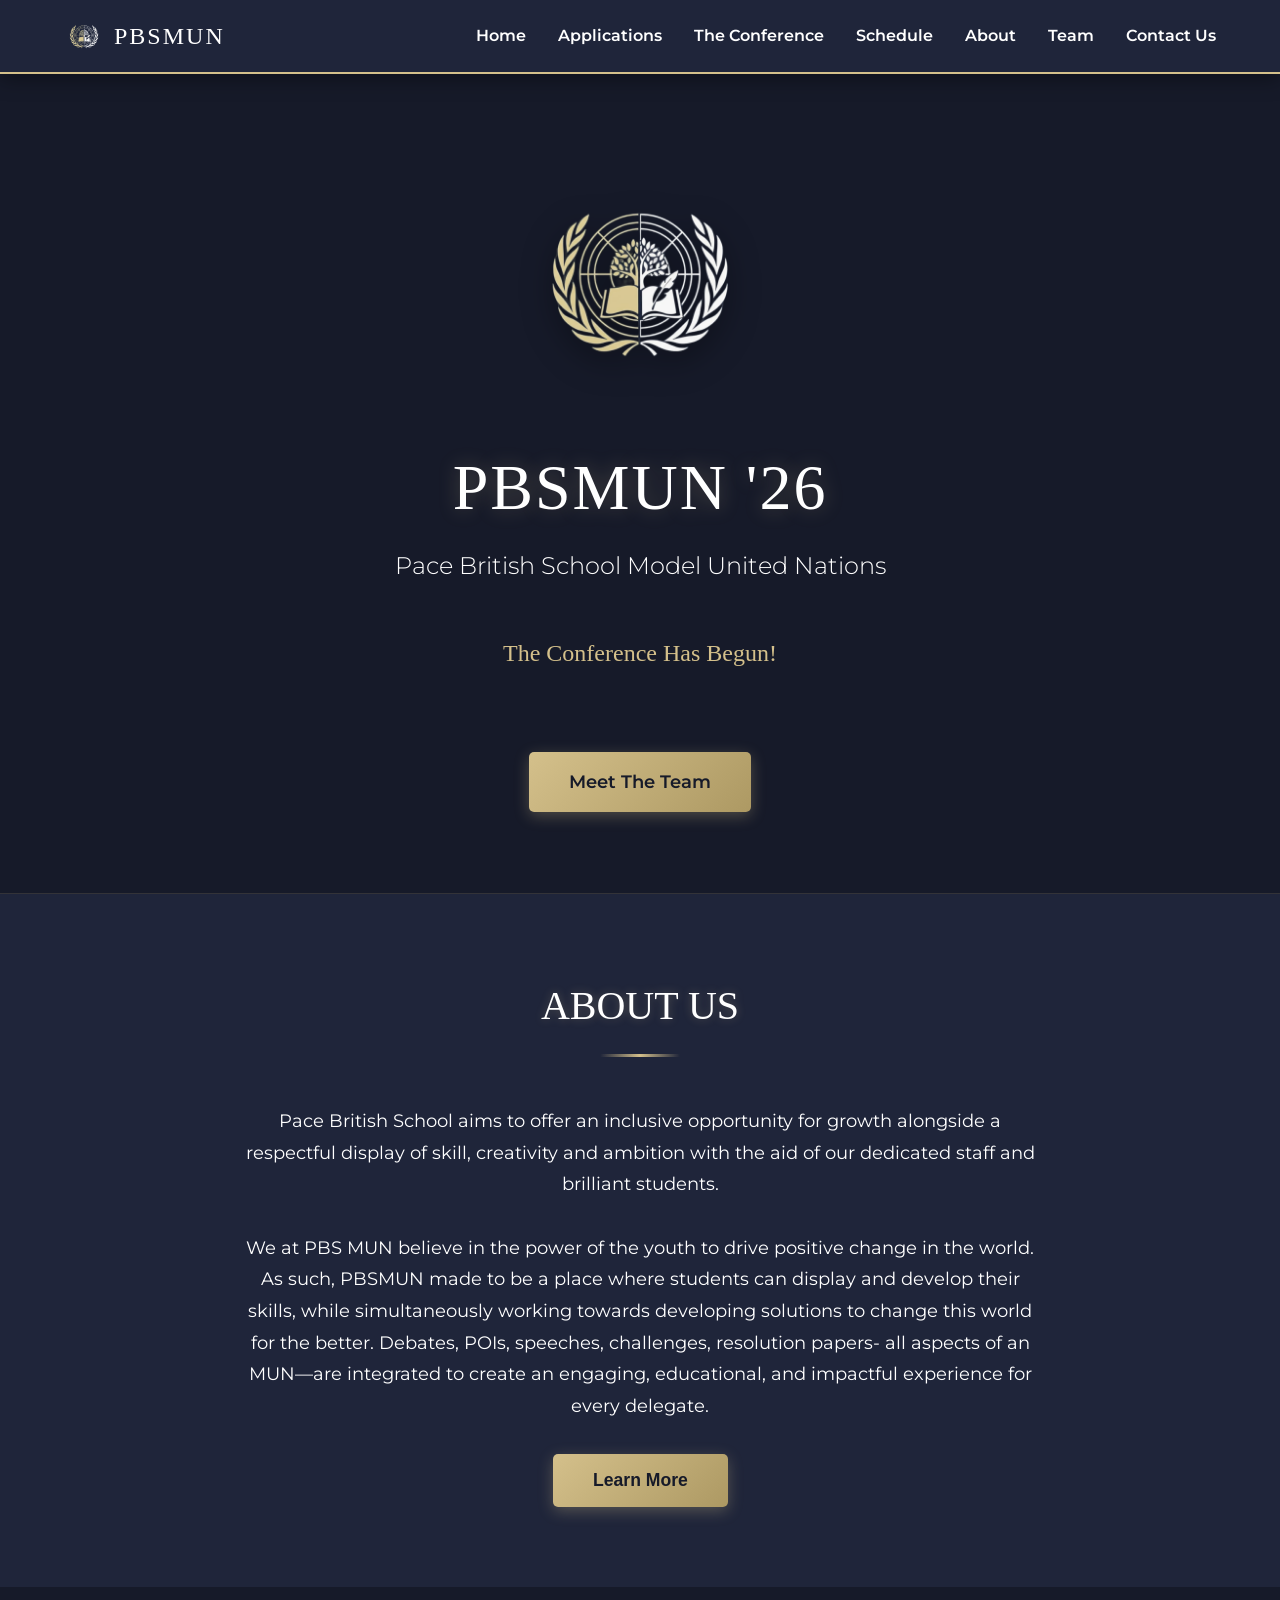
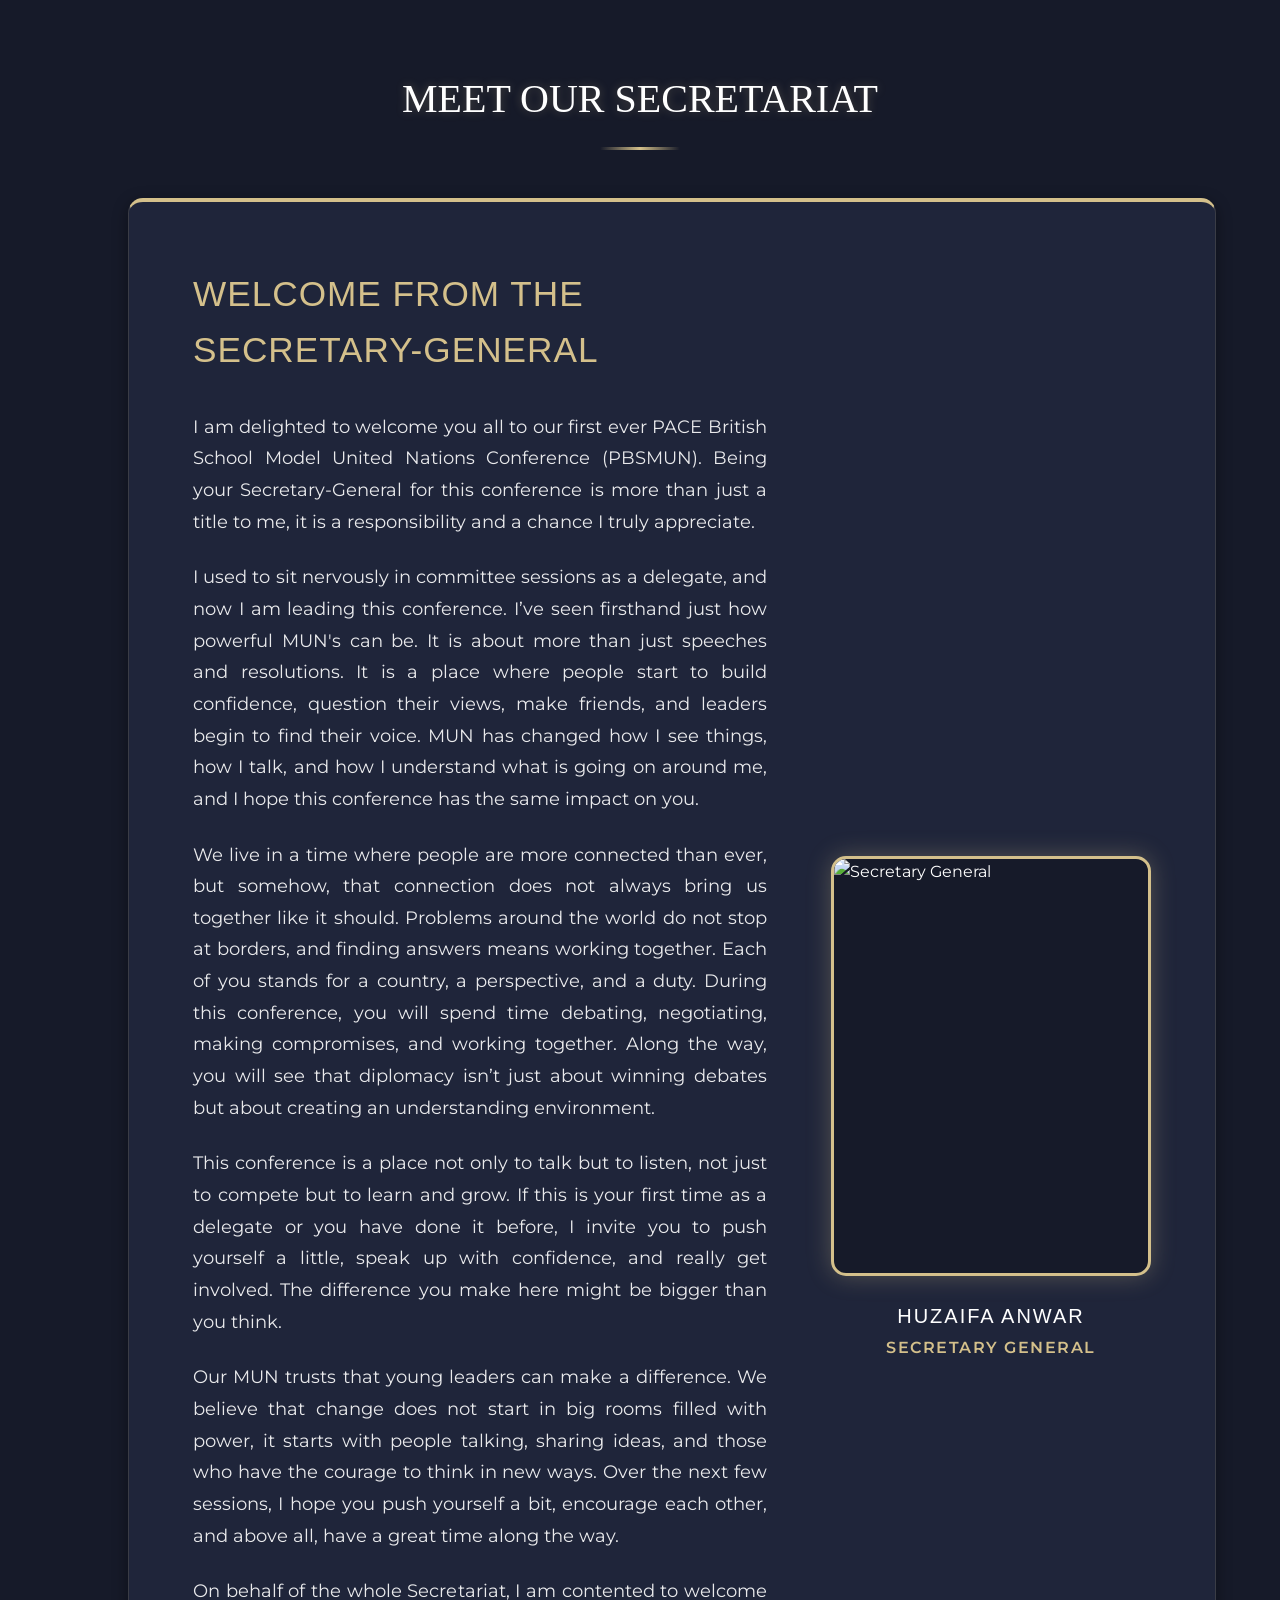
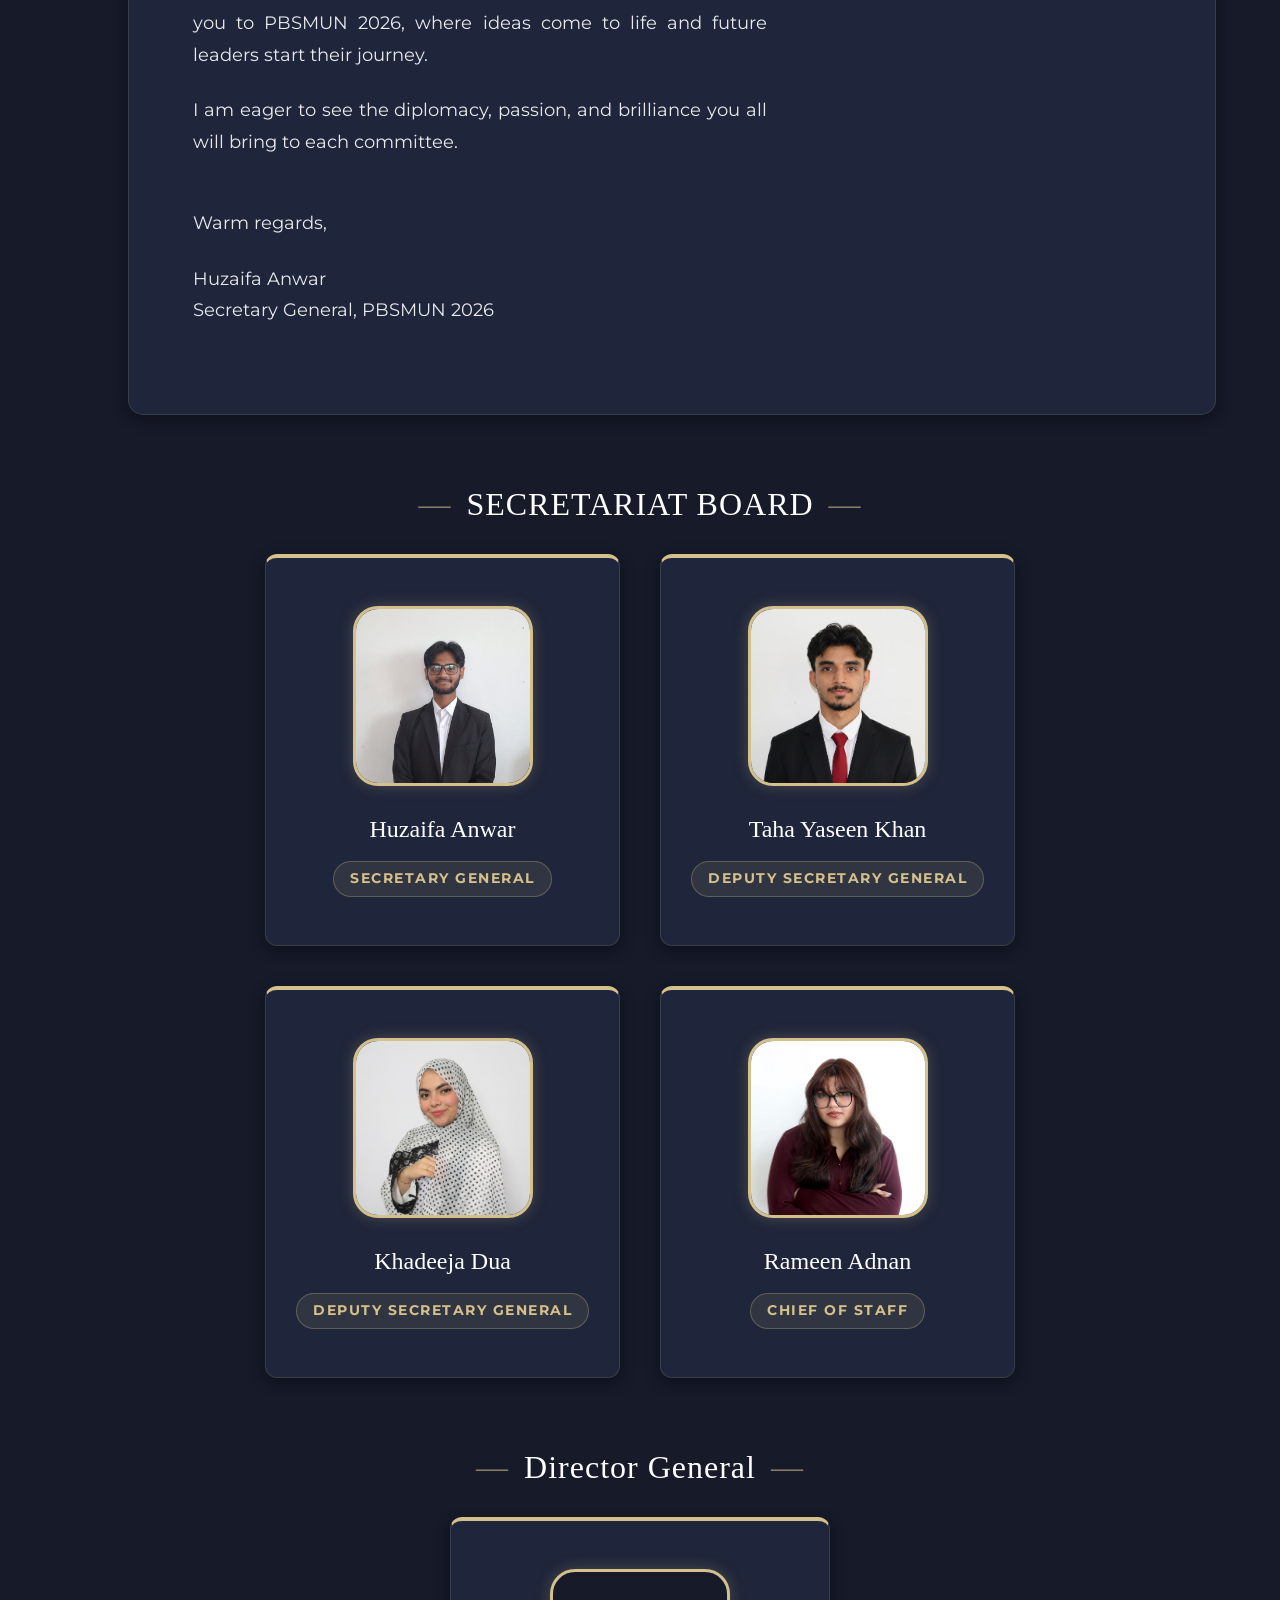
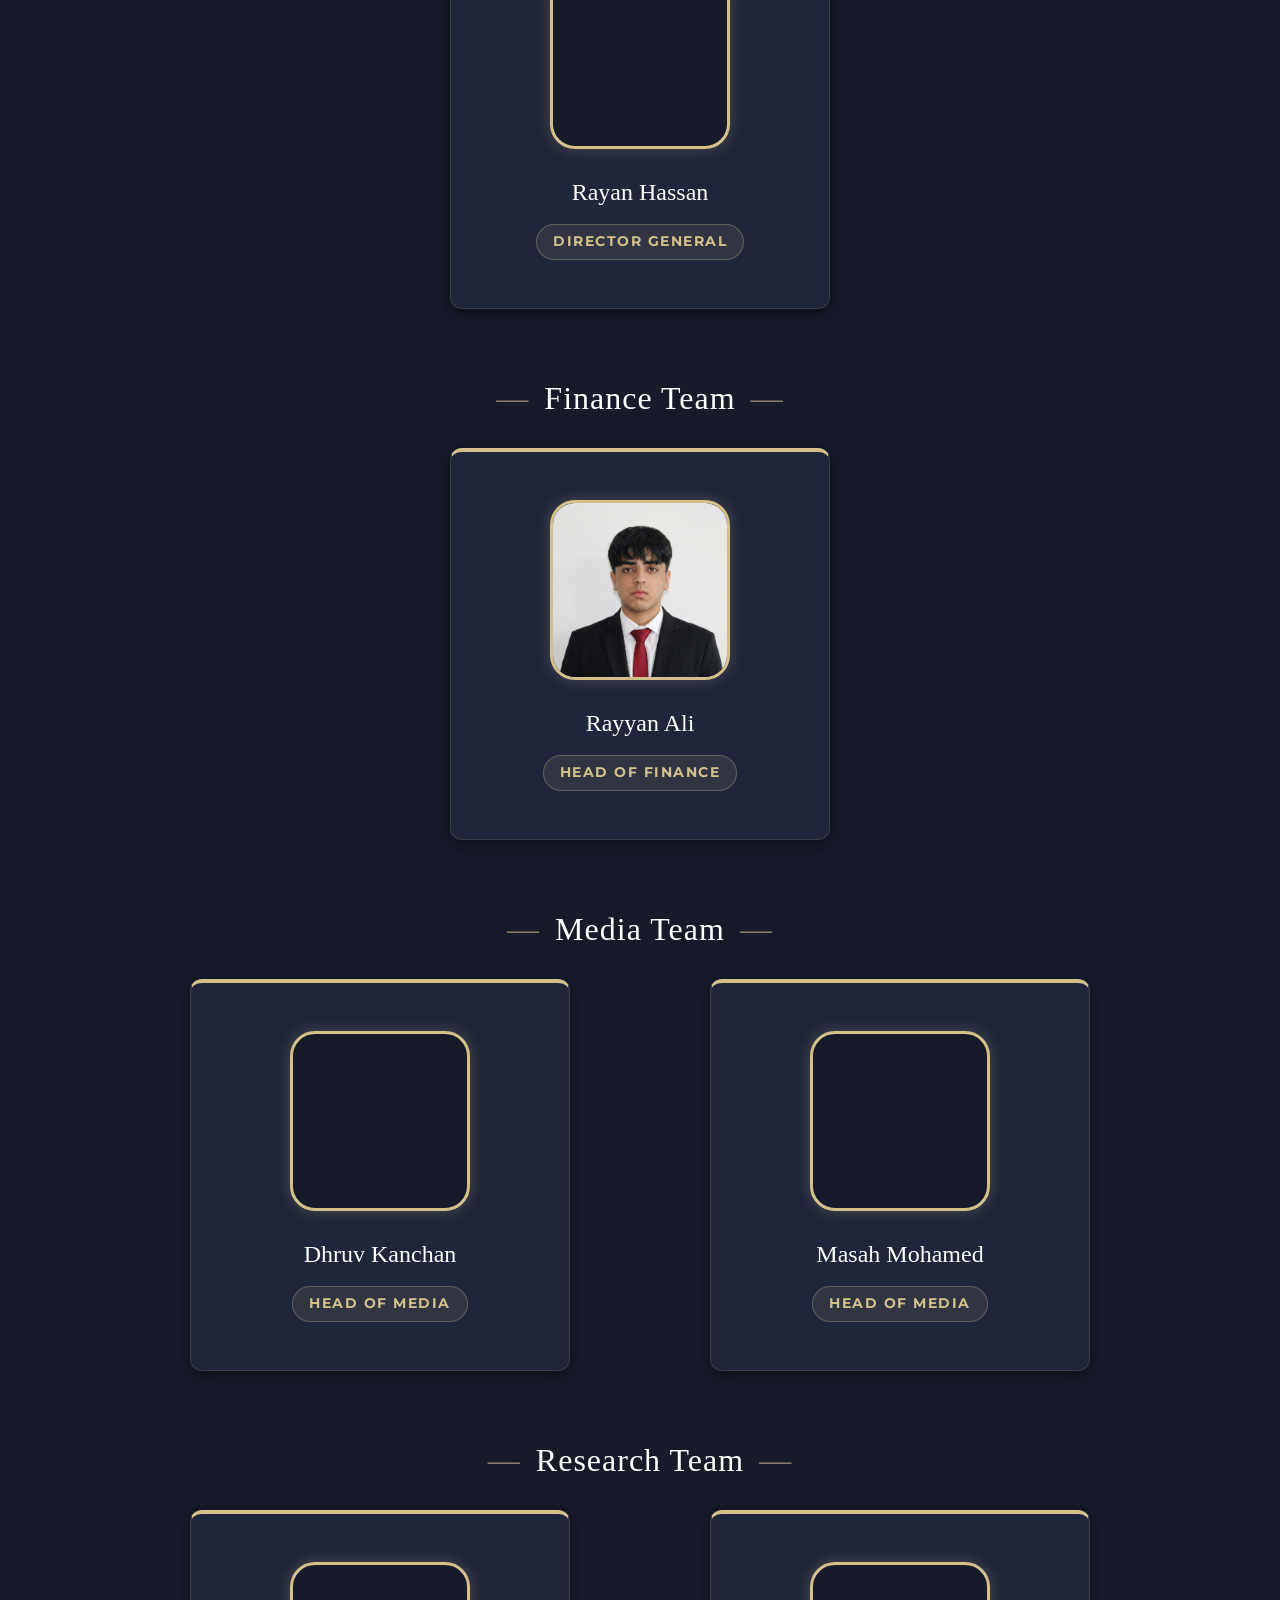
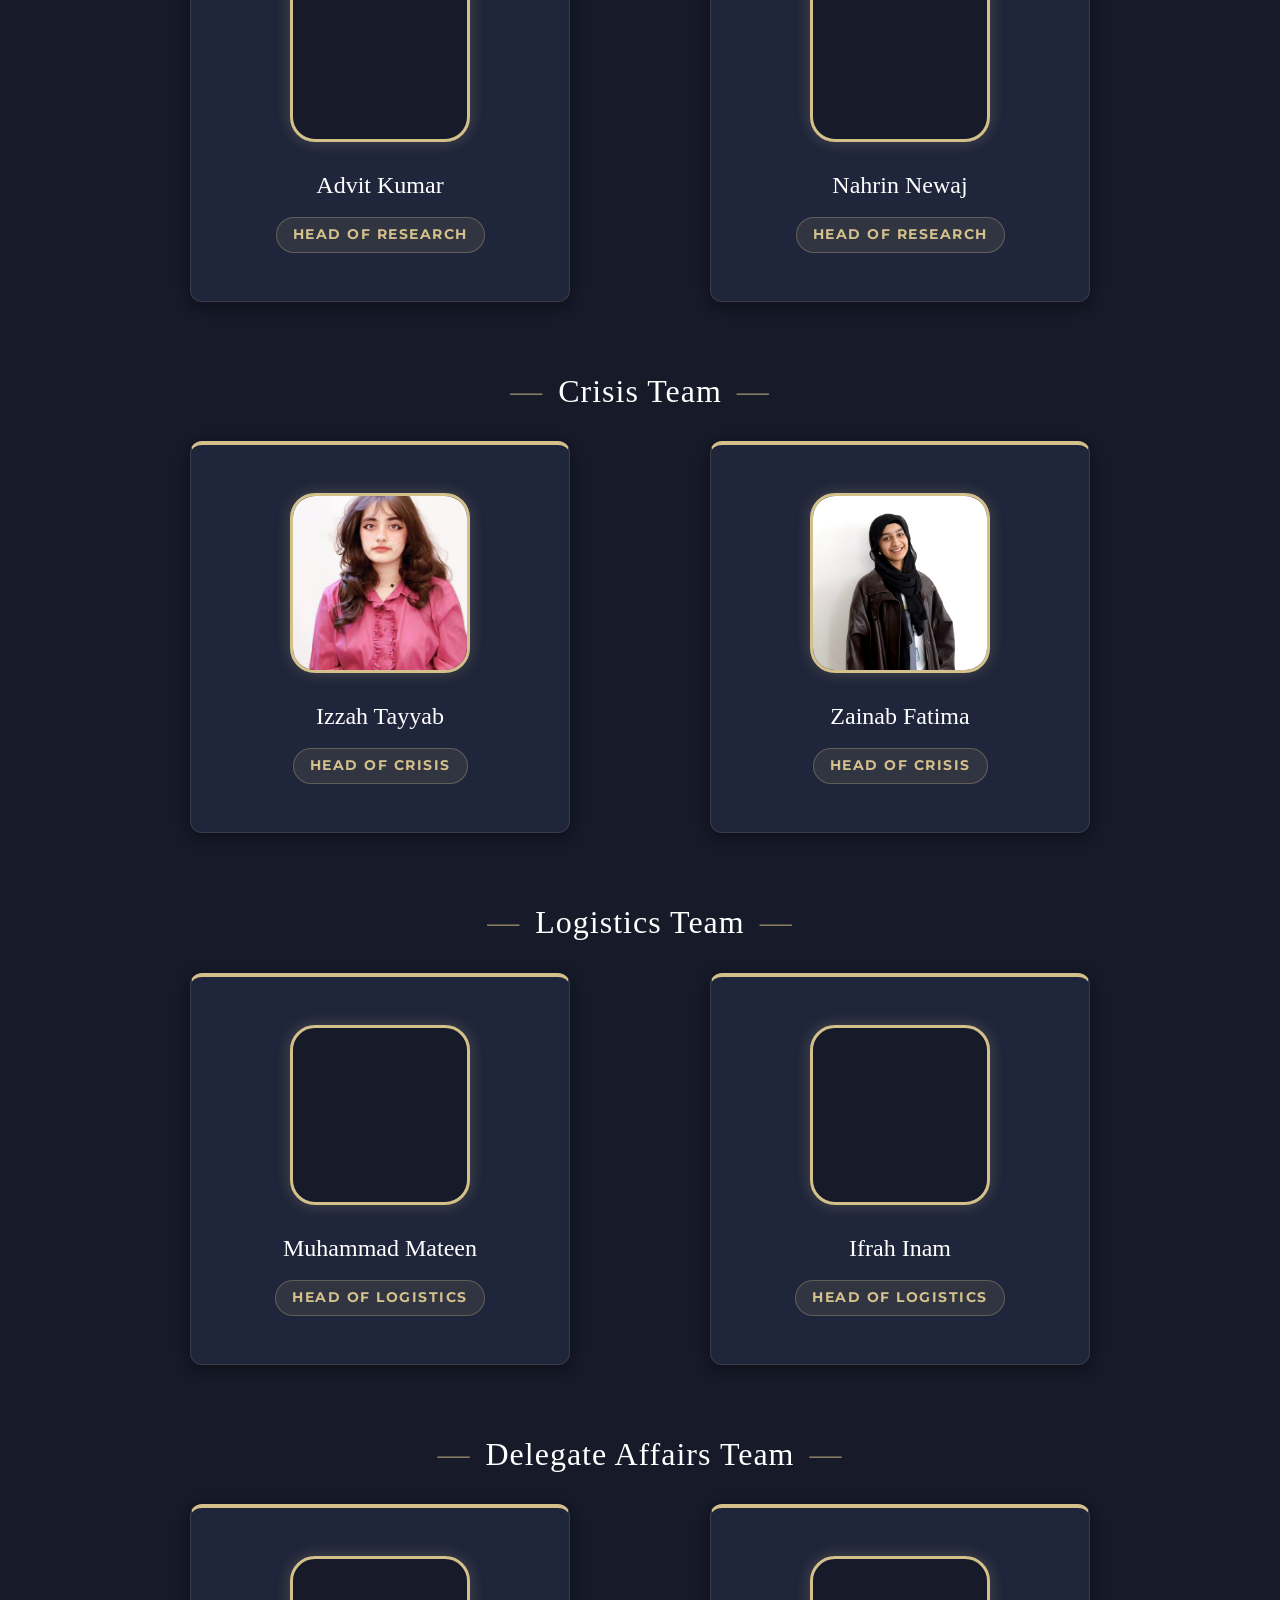
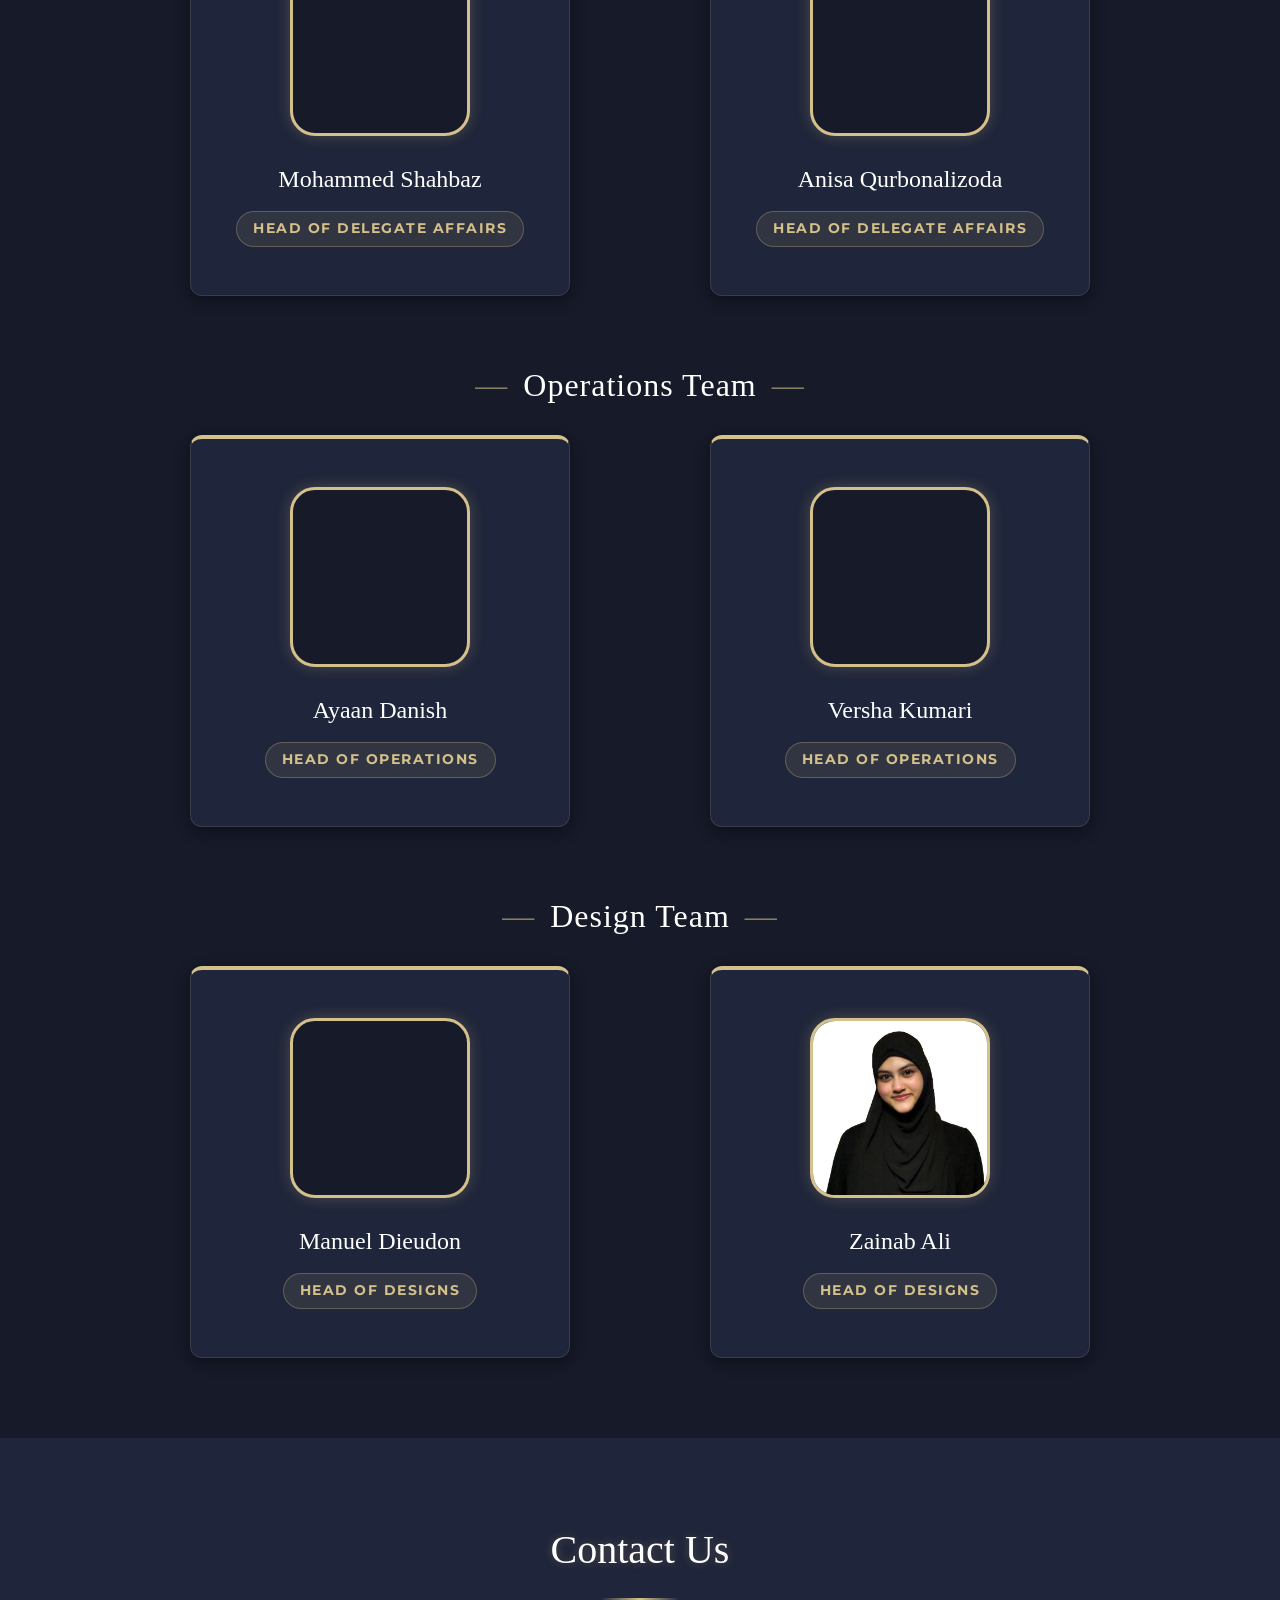
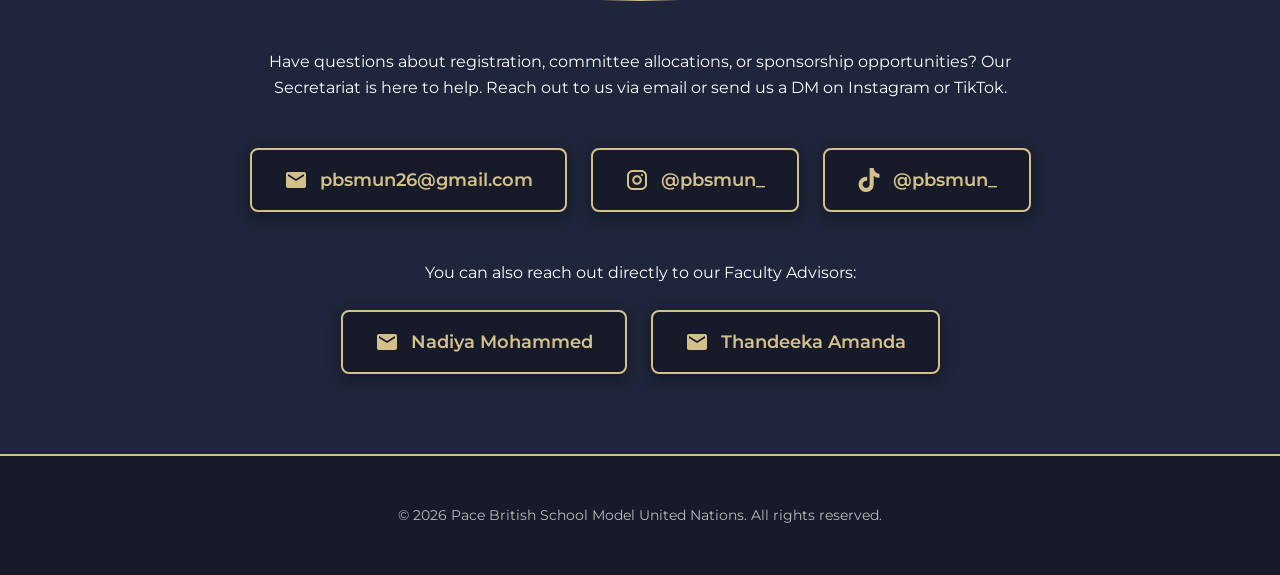
==== index.html @ da0b28e8 "Update index.html" ====
<!DOCTYPE html>
<html lang="en">
<head>
    <meta charset="UTF-8">
    <meta name="viewport" content="width=device-width, initial-scale=1.0">
    <title>PBSMUN | Pace British School Model United Nations</title>
    <link rel="icon" type="image/x-icon" href="/1_1770817820402_2cg59.png">
    <link rel="stylesheet" media="screen" href="https://fontlibrary.org//face/xb-niloofar" type="text/css"/>
    <link href="https://fonts.googleapis.com/css2?family=Montserrat:wght@300;400;500;600;700&display=swap" rel="stylesheet">
    
    <style>
        /* Color Palette & Variables */
        :root {
            --navy-blue: #161a29;
            --light-navy: #1f253a;
            --gold: #d4c08b;      
            --white: #ffffff;
            --gold-shadow: rgba(212, 192, 139, 0.3);
        }

        html {
            scroll-behavior: smooth;
            scroll-padding-top: 80px;
        }

        * {
            margin: 0;
            padding: 0;
            box-sizing: border-box;
        }

        /* Stable, Crash-Free Solid Background */
        body {
            font-family: 'Montserrat', sans-serif;
            background-color: var(--navy-blue);
            color: var(--white);
            line-height: 1.6;
            overflow-x: hidden;
        }

        /* Custom Scrollbar */
        body::-webkit-scrollbar { width: 10px; background: var(--navy-blue); }
        body::-webkit-scrollbar-thumb { background-color: var(--gold); border-radius: 5px; }

        h1, h2, h3, h4 { font-family: 'XBNiloofarRegular'; font-weight: normal; font-style: normal; }

        /* --- NAVIGATION --- */
        nav {
            display: flex;
            justify-content: space-between;
            align-items: center;
            padding: 1rem 5%;
            background-color: var(--light-navy);
            border-bottom: 2px solid var(--gold);
            position: sticky;
            top: 0;
            z-index: 1000;
            box-shadow: 0 4px 20px rgba(0,0,0,0.4);
        }

        .nav-logo {
            display: flex;
            align-items: center;
            gap: 10px;
            font-size: 1.5rem;
            font-family: 'XBNiloofarRegular';
            color: var(--white);
            text-decoration: none;
            letter-spacing: 2px;
        }
        .nav-logo img { height: 40px; width: auto; }

        .nav-links { list-style: none; display: flex; gap: 2rem; align-items: center; }
        .nav-links a {
            color: var(--white);
            text-decoration: none;
            font-weight: 600;
            transition: color 0.3s ease;
            font-family: 'Montserrat', sans-serif;
        }
        .nav-links a:hover { color: var(--gold); }

        /* Dropdown Styles */
        .dropdown { position: relative; display: flex; align-items: center; }
        .dropdown-content {
            visibility: hidden;
            opacity: 0;
            position: absolute;
            top: 100%;
            left: 50%;
            transform: translate(-50%, 15px); 
            background-color: var(--light-navy);
            min-width: 260px;
            box-shadow: 0 10px 25px rgba(0,0,0,0.6);
            border: 2px solid var(--gold); 
            border-radius: 10px; 
            z-index: 1001;
            overflow: hidden;
            margin-top: 15px; 
            transition: opacity 0.3s ease, transform 0.3s ease, visibility 0.3s; 
        }

        .dropdown-content a {
            color: var(--white);
            padding: 15px 25px;
            text-decoration: none;
            display: block;
            text-align: left;
            font-weight: 600;
            font-size: 0.95rem;
            border-bottom: 1px solid rgba(212, 192, 139, 0.15);
            transition: background-color 0.3s ease, color 0.3s ease, padding-left 0.3s ease;
        }
        .dropdown-content a:last-child { border-bottom: none; }
        .dropdown-content a:hover {
            background-color: rgba(212, 192, 139, 0.15); 
            color: var(--gold);
            padding-left: 32px;
        }

        @media (min-width: 769px) {
            .dropdown:hover .dropdown-content {
                visibility: visible;
                opacity: 1;
                transform: translate(-50%, 0); 
            }
        }

        .hamburger { display: none; cursor: pointer; font-size: 2rem; color: var(--gold); user-select: none; padding: 0.5rem; }

        /* Hero Section */
         header {
            text-align: center; padding: 2rem; min-height: calc(100vh - 80px); 
            display: flex; flex-direction: column; justify-content: center; align-items: center;
            background: linear-gradient(rgba(22, 26, 41, 0.88), rgba(22, 26, 41, 0.88)), 
            url('https://static01.nyt.com/images/2019/09/27/world/un-explainer1/un-explainer1-articleLarge.jpg?quality=75&auto=webp&disable=upscale');
            background-size: cover; background-position: center; background-attachment: fixed;
            border-bottom: 1px solid rgba(212, 192, 139, 0.15);
        }

        /* Fix background-attachment scroll lag on mobile */
        @media (hover: none) and (pointer: coarse) {
            header { background-attachment: scroll; }
        }

        .hero-logo { max-width: 250px; margin: 0 auto 2rem auto; display: block; filter: drop-shadow(0px 10px 15px rgba(0,0,0,0.5)); animation: heroFadeIn 1.5s ease-out forwards; }
        .hero-title { font-size: 4rem; margin: 0 auto 0.5rem auto; text-align: center; letter-spacing: 2px; text-shadow: 0 0 20px var(--gold-shadow); opacity: 0; animation: heroFadeInUp 1.5s ease-out 0.3s forwards; }
        .hero-subtitle { font-size: 1.5rem; font-weight: 300; margin: 0 auto 3rem auto; text-align: center; color: var(--white); opacity: 0; animation: heroFadeInUp 1.5s ease-out 0.6s forwards; }

        .countdown-container { display: flex; gap: 1.5rem; margin: 0 auto 3rem auto; flex-wrap: wrap; justify-content: center; align-items: center; opacity: 0; animation: heroFadeInUp 1.5s ease-out 0.9s forwards; }
        .time-box { background-color: rgba(212, 192, 139, 0.1); border: 2px solid var(--gold); padding: 1.5rem; border-radius: 8px; min-width: 120px; text-align: center; box-shadow: 0 4px 15px rgba(0,0,0,0.3); }
        .time-box span { display: block; font-size: 2.5rem; font-weight: 700; font-family: 'XBNiloofarRegular'; color: var(--gold); opacity: 1; user-select: none; pointer-events: none; }
        .time-box p { font-size: 0.9rem; text-transform: uppercase; letter-spacing: 1px; margin-top: 0.5rem; }

        .btn {
            background: linear-gradient(135deg, var(--gold) 0%, #ad9963 100%); color: var(--navy-blue); padding: 1rem 2.5rem;
            font-size: 1.1rem; font-weight: 600; text-decoration: none; border-radius: 5px; border: none; cursor: pointer; display: inline-block; margin: 0 auto;
            opacity: 0; box-shadow: 0 4px 15px var(--gold-shadow); animation: heroFadeInUp 1.5s ease-out 1.2s forwards; transition: transform 0.3s ease, box-shadow 0.3s ease, background 0.3s ease;
        }
        .btn:hover { background: var(--white); box-shadow: 0 8px 25px rgba(255,255,255, 0.3); transform: translateY(-3px); }

        .section-container { padding: 5rem 10%; }
        .section-title { text-align: center; font-size: 2.5rem; margin-bottom: 3rem; position: relative; text-shadow: 0 0 10px var(--gold-shadow); color: var(--white); }
        .section-title::after { content: ''; width: 80px; height: 3px; background: linear-gradient(90deg, transparent, var(--gold), transparent); display: block; margin: 1rem auto 0; }
        .bg-light { background-color: var(--light-navy); }

        /* Standard Animations with GPU Acceleration to fix scroll lag */
        .scroll-reveal { 
            opacity: 0; 
            transform: translateY(40px); 
            transition: opacity 0.8s ease-out, transform 0.8s ease-out; 
            will-change: opacity, transform; 
            backface-visibility: hidden; 
        }
        .scroll-reveal.show { opacity: 1; transform: translateY(0); }

        .about-content { text-align: center; max-width: 800px; margin: 0 auto; font-size: 1.1rem; line-height: 1.8; }
        #more-about-btn { margin-top: 2rem; animation: none; opacity: 1; }

        /* Modal Styles */
        .modal { display: none; position: fixed; z-index: 2000; left: 0; top: 0; width: 100%; height: 100%; overflow: hidden; background-color: rgba(15, 18, 30, 0.95); opacity: 0; transition: opacity 0.3s ease; }
        .modal.show { display: block; opacity: 1; }
        .modal-content { background-color: var(--light-navy); margin: 3% auto; padding: 3rem; border: 2px solid var(--gold); border-radius: 12px; width: 90%; max-width: 1100px; position: relative; box-shadow: 0 0 40px rgba(0,0,0,0.8), 0 0 15px var(--gold-shadow); transform: translateY(-30px); transition: transform 0.4s ease-out; }
        .modal.show .modal-content { transform: translateY(0); }
        .modal-content h2 { color: var(--gold); text-shadow: 0 0 10px var(--gold-shadow); }
        
        .close-modal { 
            color: var(--gold); position: absolute; top: 15px; right: 25px; 
            font-size: 40px; font-weight: bold; cursor: pointer; transition: color 0.3s ease; 
            padding: 5px 15px; z-index: 10;
        }
        .close-modal:hover { color: var(--white); text-shadow: 0 0 15px var(--gold); text-decoration: none; }

        .scrollable-content { max-height: 70vh; overflow-y: auto; padding-right: 1.5rem; text-align: left; border-top: 1px solid rgba(212, 192, 139, 0.3); padding-top: 1.5rem; }
        .scrollable-content h3 { color: var(--gold); font-size: 1.8rem; margin-top: 2rem; margin-bottom: 0.8rem; line-height: 1.3; }
        .scrollable-content p { margin-bottom: 1.2rem; font-size: 1.05rem; color: #e0e0e0; line-height: 1.8; }
        .scrollable-content::-webkit-scrollbar { width: 8px; }
        .scrollable-content::-webkit-scrollbar-track { background: rgba(22, 26, 41, 0.5); border-radius: 4px; }
        .scrollable-content::-webkit-scrollbar-thumb { background: linear-gradient(to bottom, var(--gold), #ad9963); border-radius: 4px; }

        .founder-section { display: flex; gap: 2.5rem; align-items: center; margin-bottom: 1.5rem; margin-top: 0.5rem; }
        .founder-text { flex: 1; }
        .founder-text p { margin-bottom: 0; }
        
        .founder-photo { 
            width: 160px; 
            height: 160px; 
            flex-shrink: 0; 
            border: 3px solid var(--gold); 
            border-radius: 20px; 
            background-color: var(--navy-blue); 
            box-shadow: 0 0 15px rgba(212, 192, 139, 0.2); 
            overflow: hidden; 
            display: flex; justify-content: center; align-items: center; 
        }
        .founder-photo img { width: 100%; height: 100%; object-fit: cover; }

        /* SG Formal Intro Section - Right Center Layout */
        .sg-intro-container { 
            display: flex; 
            flex-direction: row; 
            align-items: center; 
            justify-content: space-between; 
            gap: 4rem; 
            width: 85vw; 
            min-height: 75vh; 
            max-width: 1400px; 
            margin: 0 auto 4rem auto; 
            background-color: var(--light-navy); 
            padding: 4rem; 
            border-radius: 15px; 
            border: 1px solid rgba(212, 192, 139, 0.15); 
            border-top: 4px solid var(--gold); 
            box-shadow: 0 4px 15px rgba(0,0,0,0.4); 
        }
        
        .sg-profile {
            display: flex;
            flex-direction: column;
            align-items: center;
            flex-shrink: 0;
            width: 320px;
        }

        .sg-intro-text { 
            text-align: left; 
            flex: 1; 
        }
        
        .sg-intro-text h3 { 
            color: var(--gold); 
            font-size: 2.2rem; 
            margin-bottom: 2rem; 
            font-family: 'XBNiloofarRegular', sans-serif; 
            letter-spacing: 1px; 
            text-transform: uppercase;
            text-align: left;
        }
        
        .sg-intro-text p { 
            color: var(--white); 
            font-size: 1.1rem; 
            line-height: 1.8; 
            opacity: 0.9; 
            margin-bottom: 1.5rem; 
            text-align: justify; 
        }
        
        .sg-intro-photo { 
            width: 100%; 
            height: 420px; 
            border-radius: 15px; 
            border: 3px solid var(--gold); 
            overflow: hidden; 
            box-shadow: 0 0 25px rgba(212, 192, 139, 0.3); 
            background-color: var(--navy-blue); 
            margin-bottom: 1.5rem; 
        }
        .sg-intro-photo img { width: 100%; height: 100%; object-fit: cover; }
        
        /* Signature/Title under photo */
        .sg-signature { text-align: center; }
        .sg-signature h4 { 
            font-size: 1.25rem; 
            color: var(--white); 
            letter-spacing: 2px; 
            margin-bottom: 0.2rem; 
            text-transform: uppercase; 
            font-family: 'XBNiloofarRegular', sans-serif;
        }
        .sg-signature h5 { 
            font-size: 1rem; 
            color: var(--gold); 
            letter-spacing: 1.5px; 
            font-weight: 600; 
            text-transform: uppercase; 
        }

        /* Meet The Team Section */
        .division-title { font-size: 2rem; margin-top: 4rem; margin-bottom: 1.5rem; color: var(--white); letter-spacing: 1px; display: flex; justify-content: center; align-items: center; text-align: center; width: 100%; }
        .division-title::before, .division-title::after { content: "—"; color: var(--gold); margin: 0 15px; opacity: 0.6; }

        .team-grid { display: grid; grid-template-columns: repeat(auto-fit, minmax(250px, 1fr)); gap: 2.5rem; justify-content: center; max-width: 1000px; margin: 0 auto; }
        .team-grid.secretariat-row { max-width: 750px; margin: 0 auto 2.5rem auto; }
        .card-wrapper { display: flex; justify-content: center; width: 100%; }

        /* Team Cards - Added GPU acceleration */
        .team-card {
            background-color: var(--light-navy);
            border: 1px solid rgba(212, 192, 139, 0.15);
            border-top: 4px solid var(--gold);
            border-radius: 12px;
            padding: 3rem 1.5rem;
            text-align: center;
            transition: transform 0.3s ease, border-color 0.3s ease, box-shadow 0.3s ease; 
            box-shadow: 0 4px 15px rgba(0,0,0,0.4);
            cursor: pointer;
            position: relative;
            overflow: hidden;
            outline: none;
            max-width: 380px;
            width: 100%;
            will-change: transform, box-shadow; 
        }
        .team-card:hover, .team-card:focus { transform: translateY(-8px); border-color: var(--gold); box-shadow: 0 10px 30px rgba(212, 192, 139, 0.15); }

        .team-photo-frame {
            width: 180px;
            height: 180px; 
            margin: 0 auto 1.5rem auto;
            border-radius: 25px; 
            border: 3px solid var(--gold);
            background-color: var(--navy-blue);
            overflow: hidden;
            display: flex;
            align-items: center;
            justify-content: center;
            transition: transform 0.3s ease, box-shadow 0.3s ease;
            box-shadow: 0 0 15px rgba(212, 192, 139, 0.25);
            will-change: transform, box-shadow; 
        }
        .team-card:hover .team-photo-frame { transform: scale(1.03); box-shadow: 0 0 25px rgba(212, 192, 139, 0.4); }
        .team-photo-frame img { width: 100%; height: 100%; object-fit: cover; }
        .fallback-icon { font-size: 4.5rem; color: rgba(212, 192, 139, 0.5); }

        .team-card h3 { font-size: 1.5rem; margin-bottom: 0.8rem; color: var(--white); text-align: center; }
        .team-role { font-size: 0.85rem; font-weight: 700; color: var(--gold); text-transform: uppercase; letter-spacing: 1.5px; margin-bottom: 0; text-align: center; background: rgba(212, 192, 139, 0.1); display: inline-block; padding: 6px 16px; border-radius: 20px; border: 1px solid rgba(212, 192, 139, 0.3); }

        /* Contact Section */
        .contact-content { text-align: center; max-width: 800px; margin: 0 auto; }
        .contact-links { display: flex; justify-content: center; gap: 1.5rem; margin-top: 3rem; flex-wrap: wrap; }
        .contact-btn { display: flex; align-items: center; gap: 12px; font-size: 1.1rem; font-weight: 600; color: var(--gold); text-decoration: none; padding: 1rem 2rem; border: 2px solid var(--gold); border-radius: 8px; background: var(--navy-blue); box-shadow: 0 4px 15px rgba(0,0,0,0.4); transition: all 0.3s ease; }
        .contact-btn svg { width: 24px; height: 24px; fill: currentColor; transition: fill 0.3s ease; }
        .contact-btn:hover { background-color: var(--gold); color: var(--navy-blue); box-shadow: 0 8px 25px var(--gold-shadow); transform: translateY(-3px); }

        footer { text-align: center; padding: 3rem 2rem; background-color: var(--navy-blue); border-top: 2px solid var(--gold); font-size: 0.9rem; color: rgba(255,255,255,0.7); }

        @keyframes heroFadeInUp { from { opacity: 0; transform: translateY(20px); } to { opacity: 1; transform: translateY(0); } }
        @keyframes heroFadeIn { from { opacity: 0; } to { opacity: 1; } }

        /* --- MOBILE RESPONSIVENESS (IMPROVED ACCESSIBILITY) --- */
        @media (max-width: 900px) {
            /* Kept for structural continuity if needed */
        }

        @media (max-width: 768px) {
            .hero-title { font-size: 2.2rem; }
            .hero-subtitle { font-size: 1.1rem; }
            .section-title { font-size: 2rem; }
            
            .hamburger { display: block; }
            .nav-links { display: none; flex-direction: column; position: absolute; top: 72px; left: 0; width: 100%; background-color: var(--light-navy); padding: 1rem 0; box-shadow: 0 10px 25px rgba(0,0,0,0.5); border-bottom: 2px solid var(--gold); }
            .nav-links.active { display: flex; }
            .nav-links li { margin: 1rem 0; text-align: center; width: 100%; }
            .dropdown { flex-direction: column; }
            .dropdown-content { visibility: visible; opacity: 1; position: relative; top: 0; left: 0; transform: none; box-shadow: none; border: none; background-color: transparent; width: 100%; box-sizing: border-box; margin-top: 0.5rem; display: none; }
            .dropdown-content.show { display: block; animation: heroFadeIn 0.3s ease; }
            .dropdown-content a { padding: 12px 20px; font-size: 1rem; text-align: center; } 
            
            .countdown-container { gap: 0.8rem; }
            .time-box { min-width: 75px; padding: 1rem 0.5rem; }
            .time-box span { font-size: 1.5rem; }
            .time-box p { font-size: 0.75rem; }
            
            .section-container { padding: 4rem 5%; }
            .team-card { padding: 2.5rem 1.5rem; }
            .hero-logo { max-width: 180px; }

            .sg-intro-container { flex-direction: column-reverse; width: 95vw; min-height: auto; text-align: center; padding: 2.5rem 1.5rem; gap: 2rem; align-items: center; }
            .sg-intro-text p { text-align: left; }
            .sg-intro-text h3 { font-size: 1.8rem; text-align: center; }
            .sg-profile { width: 100%; max-width: 300px; }
            .sg-intro-photo { width: 100%; height: 350px; }
            
            /* Modal / About Us optimizations */
            .modal-content { 
                width: 95%; 
                padding: 1.5rem; 
                margin: 5% auto; 
            }
            .close-modal { top: 5px; right: 10px; font-size: 35px; }
            .scrollable-content { padding-right: 0.5rem; max-height: 75vh; }
            .scrollable-content h3 { font-size: 1.5rem; }
            .scrollable-content p { font-size: 1rem; }
            
            /* Founder Section stacked on mobile */
            .founder-section { 
                flex-direction: column-reverse; 
                align-items: center; 
                text-align: center; 
                gap: 1.5rem;
            }
            .founder-photo { width: 150px; height: 150px; } 
            
            .contact-btn { font-size: 1rem; padding: 1rem 1.5rem; width: 100%; justify-content: center; }
            .team-grid.secretariat-row { max-width: 100%; }
        }
    </style>
</head>
<body>

    <nav>
        <a href="#home" class="nav-logo">
            <img src="1_1770817820402_2cg59.png" alt="PBSMUN Logo" loading="lazy" decoding="async"> PBSMUN
        </a>
        <div class="hamburger" onclick="toggleMenu()">☰</div>
        <ul class="nav-links" id="nav-menu">
            <li><a href="#home" onclick="toggleMenu()">Home</a></li>
            <li class="dropdown">
                <a href="javascript:void(0)" onclick="toggleDropdown(event)">Applications</a>
                <div class="dropdown-content" id="app-dropdown">
                    <a href="/delegate-app.html" onclick="toggleMenu()">Delegate Applications</a>
                    <a href="/chair-app.html" onclick="toggleMenu()">Chair Applications</a>
                    <a href="/staff-app.html" onclick="toggleMenu()">Staff Applications</a>
                </div>
            </li>
            <li><a href="guides.html" onclick="toggleMenu()">The Conference</a></li>
            <li><a href="/schedule-coming-soon.html" onclick="toggleMenu()">Schedule</a></li>
            <li><a href="#about" onclick="toggleMenu()">About</a></li>
            <li><a href="#team" onclick="toggleMenu()">Team</a></li>
            <li><a href="#contact" onclick="toggleMenu()">Contact Us</a></li>
        </ul>
    </nav>

    <header id="home">
        <img src="1_1770817820402_2cg59.png" alt="PBSMUN Logo" class="hero-logo" loading="lazy" decoding="async">
        
        <h1 class="hero-title">PBSMUN '26</h1>
        <p class="hero-subtitle">Pace British School Model United Nations</p>

        <div class="countdown-container" id="timer-container">
            <div class="time-box">
                <span id="days">00</span>
                <p>Days</p>
            </div>
            <div class="time-box">
                <span id="hours">00</span>
                <p>Hours</p>
            </div>
            <div class="time-box">
                <span id="minutes">00</span>
                <p>Minutes</p>
            </div>
            <div class="time-box">
                <span id="seconds">00</span>
                <p>Seconds</p>
            </div>
        </div>

        <a href="#team" class="btn">Meet The Team</a>
    </header>

    <section id="about" class="section-container bg-light">
        <h2 class="section-title scroll-reveal">ABOUT US</h2>
        <div class="about-content scroll-reveal">
            <p> Pace British School aims to offer an inclusive opportunity for growth alongside a respectful display of skill, creativity and ambition with the aid of our dedicated staff and brilliant students. </p>
            <br>
            <p>We at PBS MUN believe in the power of the youth to drive positive change in the world. As such, PBSMUN made to be a place where students can display and develop their skills, while simultaneously working towards developing solutions to change this world for the better. Debates, POIs, speeches, challenges, resolution papers- all aspects of an MUN—are integrated to create an engaging, educational, and impactful experience for every delegate.  </p>
            
            <button id="more-about-btn" class="btn scroll-reveal">Learn More</button>
        </div>
    </section>

    <section id="team" class="section-container">
        <h2 class="section-title scroll-reveal">MEET OUR SECRETARIAT</h2>

        <div class="sg-intro-container scroll-reveal">
            <div class="sg-intro-text">
                <h3>Welcome from the Secretary-General</h3>
                <p>I am delighted to welcome you all to our first ever PACE British School Model United Nations Conference (PBSMUN). Being your Secretary-General for this conference is more than just a title to me, it is a responsibility and a chance I truly appreciate.</p>
                
                <p>I used to sit nervously in committee sessions as a delegate, and now I am leading this conference. I’ve seen firsthand just how powerful MUN's can be. It is about more than just speeches and resolutions. It is a place where people start to build confidence, question their views, make friends, and leaders begin to find their voice. MUN has changed how I see things, how I talk, and how I understand what is going on around me, and I hope this conference has the same impact on you.</p>
                
                <p>We live in a time where people are more connected than ever, but somehow, that connection does not always bring us together like it should. Problems around the world do not stop at borders, and finding answers means working together. Each of you stands for a country, a perspective, and a duty. During this conference, you will spend time debating, negotiating, making compromises, and working together. Along the way, you will see that diplomacy isn’t just about winning debates but about creating an understanding environment.</p>
                
                <p>This conference is a place not only to talk but to listen, not just to compete but to learn and grow. If this is your first time as a delegate or you have done it before, I invite you to push yourself a little, speak up with confidence, and really get involved. The difference you make here might be bigger than you think.</p>
                
                <p>Our MUN trusts that young leaders can make a difference. We believe that change does not start in big rooms filled with power, it starts with people talking, sharing ideas, and those who have the courage to think in new ways. Over the next few sessions, I hope you push yourself a bit, encourage each other, and above all, have a great time along the way.</p>
                
                <p>On behalf of the whole Secretariat, I am contented to welcome you to PBSMUN 2026, where ideas come to life and future leaders start their journey.</p>
                
                <p>I am eager to see the diplomacy, passion, and brilliance you all will bring to each committee.</p>
                <br>
                <p>Warm regards,</p>
                <p>Huzaifa Anwar<br>Secretary General, PBSMUN 2026</p>
            </div>

            <div class="sg-profile">
                <div class="sg-intro-photo">
                    <img src="Huzaifa Main.jpeg" alt="Secretary General" loading="lazy" decoding="async">
                </div>
                <div class="sg-signature">
                    <h4>Huzaifa Anwar</h4>
                    <h5>Secretary General</h5>
                </div>
            </div>
        </div>
        
        <h3 class="division-title scroll-reveal">SECRETARIAT BOARD</h3>
        
        <div class="team-grid secretariat-row">
            <div class="card-wrapper scroll-reveal">
                <div class="team-card">
                    <div class="team-photo-frame">
                        <img src="Huzaifa.jpeg" alt="Huzaifa Anwar" loading="lazy" decoding="async" onerror="this.style.display='none'; this.nextElementSibling.style.display='block';">
                        <span class="fallback-icon" style="display:none;"></span>
                    </div>
                    <h3>Huzaifa Anwar</h3>
                    <p class="team-role">Secretary General</p>
                </div>
            </div>

            <div class="card-wrapper scroll-reveal">
                <div class="team-card">
                    <div class="team-photo-frame">
                        <img src="Taha.png" alt="Taha Yaseen Khan" loading="lazy" decoding="async" onerror="this.style.display='none'; this.nextElementSibling.style.display='block';">
                        <span class="fallback-icon" style="display:none;"></span>
                    </div>
                    <h3>Taha Yaseen Khan</h3>
                    <p class="team-role">Deputy Secretary General</p>
                </div>
            </div>
        </div>

        <div class="team-grid secretariat-row" style="margin-bottom: 0;">
            <div class="card-wrapper scroll-reveal">
                <div class="team-card">
                    <div class="team-photo-frame">
                        <img src="Khadeeja.png" alt="Khadeeja Dua" loading="lazy" decoding="async" onerror="this.style.display='none'; this.nextElementSibling.style.display='block';">
                        <span class="fallback-icon" style="display:none;"></span>
                    </div>
                    <h3>Khadeeja Dua</h3>
                    <p class="team-role">Deputy Secretary General</p>
                </div>
            </div>

            <div class="card-wrapper scroll-reveal">
                <div class="team-card">
                    <div class="team-photo-frame">
                        <img src="Rameen.jpeg" alt="Rameen Adnan" loading="lazy" decoding="async" onerror="this.style.display='none'; this.nextElementSibling.style.display='block';">
                        <span class="fallback-icon" style="display:none;"></span>
                    </div>
                    <h3>Rameen Adnan</h3>
                    <p class="team-role">Chief of Staff</p>
                </div>
            </div>
        </div>
        
        <h3 class="division-title scroll-reveal">Director General</h3>
        <div class="team-grid">
            <div class="card-wrapper scroll-reveal">
                <div class="team-card">
                    <div class="team-photo-frame">
                        <img src="Rayan.jpeg" alt="Rayan Hassan" loading="lazy" decoding="async" onerror="this.style.display='none'; this.nextElementSibling.style.display='block';">
                        <span class="fallback-icon" style="display:none;"></span>
                    </div>
                    <h3>Rayan Hassan</h3>
                    <p class="team-role">Director General</p>
                </div>
            </div>
        </div>

        <h3 class="division-title scroll-reveal">Finance Team</h3>
        <div class="team-grid">
            <div class="card-wrapper scroll-reveal">
                <div class="team-card">
                    <div class="team-photo-frame">
                        <img src="Rayyan.png" alt="Rayyan Ali" loading="lazy" decoding="async" onerror="this.style.display='none'; this.nextElementSibling.style.display='block';">
                        <span class="fallback-icon" style="display:none;"></span>
                    </div>
                    <h3>Rayyan Ali</h3>
                    <p class="team-role">Head of Finance</p>
                </div>
            </div>
        </div>
    
        <h3 class="division-title scroll-reveal">Media Team</h3>
        <div class="team-grid">
            <div class="card-wrapper scroll-reveal">
                <div class="team-card">
                    <div class="team-photo-frame">
                        <img src="Dhruv.jpeg" alt="Dhruv Kanchan" loading="lazy" decoding="async" onerror="this.style.display='none'; this.nextElementSibling.style.display='block';">
                        <span class="fallback-icon" style="display:none;"></span>
                    </div>
                    <h3>Dhruv Kanchan</h3>
                    <p class="team-role">Head of Media</p>
                </div>
            </div>

            <div class="card-wrapper scroll-reveal">
                <div class="team-card">
                    <div class="team-photo-frame">
                        <img src="Masah.jpeg" alt="Masah Mohamed" loading="lazy" decoding="async" onerror="this.style.display='none'; this.nextElementSibling.style.display='block';">
                        <span class="fallback-icon" style="display:none;"></span>
                    </div>
                    <h3>Masah Mohamed</h3>
                    <p class="team-role">Head of Media</p>
                </div>
            </div>
        </div>
        
        <h3 class="division-title scroll-reveal">Research Team</h3>
        <div class="team-grid">
            <div class="card-wrapper scroll-reveal">
                <div class="team-card">
                    <div class="team-photo-frame">
                         <img src="Advit.jpeg" alt="Advit Kumar" loading="lazy" decoding="async" onerror="this.style.display='none'; this.nextElementSibling.style.display='block';">
                        <span class="fallback-icon" style="display:none;"></span>
                    </div>
                    <h3>Advit Kumar</h3>
                    <p class="team-role">Head of Research</p>
                </div>
            </div>

            <div class="card-wrapper scroll-reveal">
                <div class="team-card">
                    <div class="team-photo-frame">
                        <img src="placeholder.jpg" alt="Nahrin Newaj" loading="lazy" decoding="async" onerror="this.style.display='none'; this.nextElementSibling.style.display='block';">
                        <span class="fallback-icon" style="display:none;"></span>
                    </div>
                    <h3>Nahrin Newaj</h3>
                    <p class="team-role">Head of Research</p>
                </div>
            </div>
        </div>

        <h3 class="division-title scroll-reveal">Crisis Team</h3>
        <div class="team-grid">
            <div class="card-wrapper scroll-reveal">
                <div class="team-card">
                    <div class="team-photo-frame">
                        <img src="Izzah.jpeg" alt="Izzah Tayyab" loading="lazy" decoding="async" onerror="this.style.display='none'; this.nextElementSibling.style.display='block';">
                        <span class="fallback-icon" style="display:none;"></span>
                    </div>
                    <h3>Izzah Tayyab</h3>
                    <p class="team-role">Head of Crisis</p>
                </div>
            </div>

            <div class="card-wrapper scroll-reveal">
                <div class="team-card">
                    <div class="team-photo-frame">
                        <img src="Zainab M.jpeg" alt="Zainab Fatima" loading="lazy" decoding="async" onerror="this.style.display='none'; this.nextElementSibling.style.display='block';">
                        <span class="fallback-icon" style="display:none;"></span>
                    </div>
                    <h3>Zainab Fatima</h3>
                    <p class="team-role">Head of Crisis</p>
                </div>
            </div>
        </div>

        <h3 class="division-title scroll-reveal">Logistics Team</h3>
        <div class="team-grid">
            <div class="card-wrapper scroll-reveal">
                <div class="team-card">
                    <div class="team-photo-frame">
                        <img src="Mateen.png" alt="Muhammad Mateen" loading="lazy" decoding="async" onerror="this.style.display='none'; this.nextElementSibling.style.display='block';">
                        <span class="fallback-icon" style="display:none;"></span>
                    </div>
                    <h3>Muhammad Mateen</h3>
                    <p class="team-role">Head of Logistics</p>
                </div>
            </div>

            <div class="card-wrapper scroll-reveal">
                <div class="team-card">
                    <div class="team-photo-frame">
                        <img src="Ifrah.jpeg" alt="Ifrah Inam" loading="lazy" decoding="async" onerror="this.style.display='none'; this.nextElementSibling.style.display='block';">
                        <span class="fallback-icon" style="display:none;"></span>
                    </div>
                    <h3>Ifrah Inam</h3>
                    <p class="team-role">Head of Logistics</p>
                </div>
            </div>
        </div>

        <h3 class="division-title scroll-reveal">Delegate Affairs Team</h3>
        <div class="team-grid">
            <div class="card-wrapper scroll-reveal">
                <div class="team-card">
                    <div class="team-photo-frame">
                         <img src="Shahbaz.jpeg" alt="Mohammed Shahbaz" loading="lazy" decoding="async" onerror="this.style.display='none'; this.nextElementSibling.style.display='block';">
                        <span class="fallback-icon" style="display:none;"></span>
                    </div>
                    <h3>Mohammed Shahbaz</h3>
                    <p class="team-role">Head of Delegate Affairs</p>
                </div>
            </div>

            <div class="card-wrapper scroll-reveal">
                <div class="team-card">
                    <div class="team-photo-frame">
                        <img src="Anisa.jpeg" alt="Anisa Qurbonalizoda" loading="lazy" decoding="async" onerror="this.style.display='none'; this.nextElementSibling.style.display='block';">
                        <span class="fallback-icon" style="display:none;"></span>
                    </div>
                    <h3>Anisa Qurbonalizoda</h3>
                    <p class="team-role">Head of Delegate Affairs</p>
                </div>
            </div>
        </div>

        <h3 class="division-title scroll-reveal">Operations Team</h3>
        <div class="team-grid">
            <div class="card-wrapper scroll-reveal">
                <div class="team-card">
                    <div class="team-photo-frame">
                         <img src="Ayaan.jpeg" alt="Ayaan Danish" loading="lazy" decoding="async" onerror="this.style.display='none'; this.nextElementSibling.style.display='block';">
                        <span class="fallback-icon" style="display:none;"></span>
                    </div>
                    <h3>Ayaan Danish</h3>
                    <p class="team-role">Head of Operations</p>
                </div>
            </div>

            <div class="card-wrapper scroll-reveal">
                <div class="team-card">
                    <div class="team-photo-frame">
                        <img src="Versha.jpeg" alt="Versha Kumari" loading="lazy" decoding="async" onerror="this.style.display='none'; this.nextElementSibling.style.display='block';">
                        <span class="fallback-icon" style="display:none;"></span>
                    </div>
                    <h3>Versha Kumari</h3>
                    <p class="team-role">Head of Operations</p>
                </div>
            </div>
        </div>

        <h3 class="division-title scroll-reveal">Design Team</h3>
        <div class="team-grid">
            <div class="card-wrapper scroll-reveal">
                <div class="team-card">
                    <div class="team-photo-frame">
                         <img src="Manuel.jpeg" alt="Manuel Dieudon" loading="lazy" decoding="async" onerror="this.style.display='none'; this.nextElementSibling.style.display='block';">
                        <span class="fallback-icon" style="display:none;"></span>
                    </div>
                    <h3>Manuel Dieudon</h3>
                    <p class="team-role">Head of Designs</p>
                </div>
            </div>

            <div class="card-wrapper scroll-reveal">
                <div class="team-card">
                    <div class="team-photo-frame">
                        <img src="Zainab.jpeg" alt="Zainab Ali" loading="lazy" decoding="async" onerror="this.style.display='none'; this.nextElementSibling.style.display='block';">
                        <span class="fallback-icon" style="display:none;"></span>
                    </div>
                    <h3>Zainab Ali</h3>
                    <p class="team-role">Head of Designs</p>
                </div>
            </div>
        </div>

    </section>

    <section id="contact" class="section-container bg-light">
        <h2 class="section-title scroll-reveal">Contact Us</h2>
        <div class="contact-content scroll-reveal">
            <p>Have questions about registration, committee allocations, or sponsorship opportunities? Our Secretariat is here to help. Reach out to us via email or send us a DM on Instagram or TikTok.</p>
            
            <div class="contact-links">
                <a href="mailto:pbsmun26@gmail.com" class="contact-btn">
                    <svg viewBox="0 0 24 24"><path d="M20 4H4C2.9 4 2.01 4.9 2.01 6L2 18C2 19.1 2.9 20 4 20H20C21.1 20 22 19.1 22 18V6C22 4.9 21.1 4 20 4ZM20 8L12 13L4 8V6L12 11L20 6V8Z"/></svg>
                    pbsmun26@gmail.com
                </a>
                
                <a href="https://www.instagram.com/pbsmun_?utm_source=ig_web_button_share_sheet&igsh=ZDNlZDc0MzIxNw==" target="_blank" rel="noopener noreferrer" class="contact-btn">
                    <svg viewBox="0 0 24 24"><path d="M7.8 2H16.2C19.4 2 22 4.6 22 7.8V16.2C22 19.4 19.4 22 16.2 22H7.8C4.6 22 2 19.4 2 16.2V7.8C2 4.6 4.6 2 7.8 2ZM7.6 4C5.6 4 4 5.6 4 7.6V16.4C4 18.4 5.6 20 7.6 20H16.4C18.4 20 20 18.4 20 16.4V7.6C20 5.6 18.4 4 16.4 4H7.6ZM12 9.25C13.52 9.25 14.75 10.48 14.75 12C14.75 13.52 13.52 14.75 12 14.75C10.48 14.75 9.25 13.52 9.25 12C9.25 10.48 10.48 9.25 12 9.25ZM12 7.25C9.38 7.25 7.25 9.38 7.25 12C7.25 14.62 9.38 16.75 12 16.75C14.62 16.75 16.75 14.62 16.75 12C16.75 9.38 14.62 7.25 12 7.25ZM17 6C17.55 6 18 6.45 18 7C18 7.55 17.55 8 17 8C16.45 8 16 7.55 16 7C16 6.45 16.45 6 17 6Z"/></svg>
                    @pbsmun_
                </a>

                <a href="https://www.tiktok.com/@pbsmun_?is_from_webapp=1&sender_device=pc" target="_blank" rel="noopener noreferrer" class="contact-btn">
                    <svg viewBox="0 0 448 512"><path d="M448,209.91a210.06,210.06,0,0,1-122.77-39.25V349.38A162.55,162.55,0,1,1,185,188.31V278.2a74.62,74.62,0,1,0,52.23,71.18V0l88,0a121.18,121.18,0,0,0,1.86,22.17h0A122.18,122.18,0,0,0,381,102.39a121.43,121.43,0,0,0,67,20.14Z"/></svg>
                    @pbsmun_
                </a>
            </div>

            <p style="margin-top: 3rem;">You can also reach out directly to our Faculty Advisors:</p>
            <div class="contact-links" style="margin-top: 1.5rem;">
                <a href="mailto:nadiya.saleem@pacebritish.com" class="contact-btn">
                    <svg viewBox="0 0 24 24"><path d="M20 4H4C2.9 4 2.01 4.9 2.01 6L2 18C2 19.1 2.9 20 4 20H20C21.1 20 22 19.1 22 18V6C22 4.9 21.1 4 20 4ZM20 8L12 13L4 8V6L12 11L20 6V8Z"/></svg>
                    Nadiya Mohammed
                </a>
                <a href="mailto:thandeka.amanda@pacebritish.com" class="contact-btn">
                    <svg viewBox="0 0 24 24"><path d="M20 4H4C2.9 4 2.01 4.9 2.01 6L2 18C2 19.1 2.9 20 4 20H20C21.1 20 22 19.1 22 18V6C22 4.9 21.1 4 20 4ZM20 8L12 13L4 8V6L12 11L20 6V8Z"/></svg>
                    Thandeeka Amanda
                </a>
            </div>
        </div>
    </section>

    <footer>
        <p>© 2026 Pace British School Model United Nations. All rights reserved.</p>
    </footer>

    <div id="about-modal" class="modal">
        <div class="modal-content">
            <span class="close-modal" id="close-modal-btn">×</span>
            <h2 class="section-title" style="margin-bottom: 1.5rem;">More About Us</h2>
            
            <div class="scrollable-content">
                <h3>About Pace British School </h3>
                <p>Opened in 2019, Pace British School is a Cambridge International Curriculum School, alongside offering Edexcel IGCSE’s in Years 10 and 11. The school focuses on academic excellence while encouraging growth and development within a robust and inclusive system made to foster learners for a bright future. </p>
                
                <h3>Our History</h3>
                <div class="founder-section">
                    <div class="founder-text">
                        <p>The first iteration of PBSMUN hopes to support the founder of the PACE Group, Dr. PA Ibrahim Haji's belief that education should not merely impart knowledge but translate it into actions that benefit humanity. Three years ago, the Pace British Lunchtime Club was founded by the Head-boy and the Head-girl at that time, the MUN lunchtime club was comprised of many beginners and the lunchtime club served to help students prepair for their first MUN elsewhere. </p>
                    </div>
                    <div class="founder-photo">
                        <img src="/Ibrahimhaji.jpg.jpg" alt="Dr. PA Ibrahim Haji" loading="lazy" decoding="async">
                    </div>
                </div>
                
                <h3>Our Experience</h3>
                <p>Our student-led staff has experience many aspects of MUNs, ranging from delegates with many Best Delegate, Best Research, Best Orator and Honourable Mention Awards, staff with experience as chairs and experience in organizing other events within and outside Pace British School, such as our Bake Sale and Sports day, alongside student leadership roles such as headboy and headgirl, prefect and student council.</p>
                
                <h3>Our Mission</h3>
                <p> The first iteration of PBSMUN aims to grant students a chance to develop their organization skills as they overcome many adversities to bring everyone a welcoming space for growth whilst being a space to appreciate, encourage and develop our core values, which entail being ambitious, internationally minded, inclusive and kind, environmentally responsible alongside the Islamic Values. </p>
                
                <div style="text-align: center; margin-top: 3rem; margin-bottom: 1.5rem;">
                    <a href="https://pacebritish.com/" target="_blank" rel="noopener noreferrer" class="btn" style="opacity: 1; animation: none;">Learn More at Pace British</a>
                </div>
            </div>
        </div>
    </div>

    <script>
        // --- Mobile Menu Toggle ---
        function toggleMenu() {
            const menu = document.getElementById('nav-menu');
            if (window.innerWidth <= 768) {
                menu.classList.toggle('active');
            }
        }

        // --- Mobile Dropdown Toggle ---
        function toggleDropdown(e) {
            if (window.innerWidth <= 768) {
                e.preventDefault(); 
                document.getElementById('app-dropdown').classList.toggle('show');
            }
        }

        // --- Team Card Accessibility & Click Logic ---
        document.querySelectorAll('.team-card').forEach(card => {
            card.setAttribute('tabindex', '0'); 
            card.setAttribute('role', 'button'); 
            card.setAttribute('aria-expanded', 'false');

            const toggleQuote = () => {
                const isExpanded = card.classList.toggle('show-quote');
                card.setAttribute('aria-expanded', isExpanded);
                const hint = card.querySelector('.click-hint');
                if (hint) hint.textContent = isExpanded ? "" : "Tap to reveal quote";
            };

            card.addEventListener('click', toggleQuote);
 
            card.addEventListener('keydown', (e) => {
                if (e.key === 'Enter' || e.key === ' ') {
                    e.preventDefault(); 
                    toggleQuote();
                }
            });
        });

        // --- Countdown Timer Logic ---
        const countDownDate = new Date("Nov 13, 2026 08:00:00 GMT+0400").getTime();
        const timerInterval = setInterval(function() {
            const now = new Date().getTime();
            const distance = countDownDate - now;

            if (distance < 0) {
                clearInterval(timerInterval);
                document.getElementById("timer-container").innerHTML = "<h2 style='margin-bottom: 2rem; color: var(--gold);'>The Conference Has Begun!</h2>";
                return;
            }

            const days = Math.floor(distance / (1000 * 60 * 60 * 24));
            const hours = Math.floor((distance % (1000 * 60 * 60 * 24)) / (1000 * 60 * 60));
            const minutes = Math.floor((distance % (1000 * 60 * 60)) / (1000 * 60));
            const seconds = Math.floor((distance % (1000 * 60)) / 1000);

            document.getElementById("days").innerText = days.toString().padStart(2, '0');
            document.getElementById("hours").innerText = hours.toString().padStart(2, '0');
            document.getElementById("minutes").innerText = minutes.toString().padStart(2, '0');
            document.getElementById("seconds").innerText = seconds.toString().padStart(2, '0');
        }, 1000);

        // --- Performance Fix: Modified Scroll Animation Logic ---
        const observerOptions = {
            root: null,
            rootMargin: '0px 0px -20px 0px', 
            threshold: 0.1 
        };
        const observer = new IntersectionObserver((entries, observer) => {
            entries.forEach(entry => {
                if (entry.isIntersecting) {
                    entry.target.classList.add('show');
                    observer.unobserve(entry.target); 
                }
            });
        }, observerOptions);
        document.querySelectorAll('.scroll-reveal').forEach(el => observer.observe(el));

        // --- More About Us Modal Logic ---
        const modal = document.getElementById("about-modal");
        const btn = document.getElementById("more-about-btn");
        const span = document.getElementById("close-modal-btn");

        btn.onclick = function() {
            modal.style.display = "block";
            requestAnimationFrame(() => {
                requestAnimationFrame(() => {
                    modal.classList.add('show');
                });
            });
        }

        span.onclick = function() {
            modal.classList.remove('show');
            setTimeout(() => modal.style.display = "none", 300);
        }

        window.onclick = function(event) {
            if (event.target == modal) {
                modal.classList.remove('show');
                setTimeout(() => modal.style.display = "none", 300);
            }
        }
    </script>

</body>
</html>
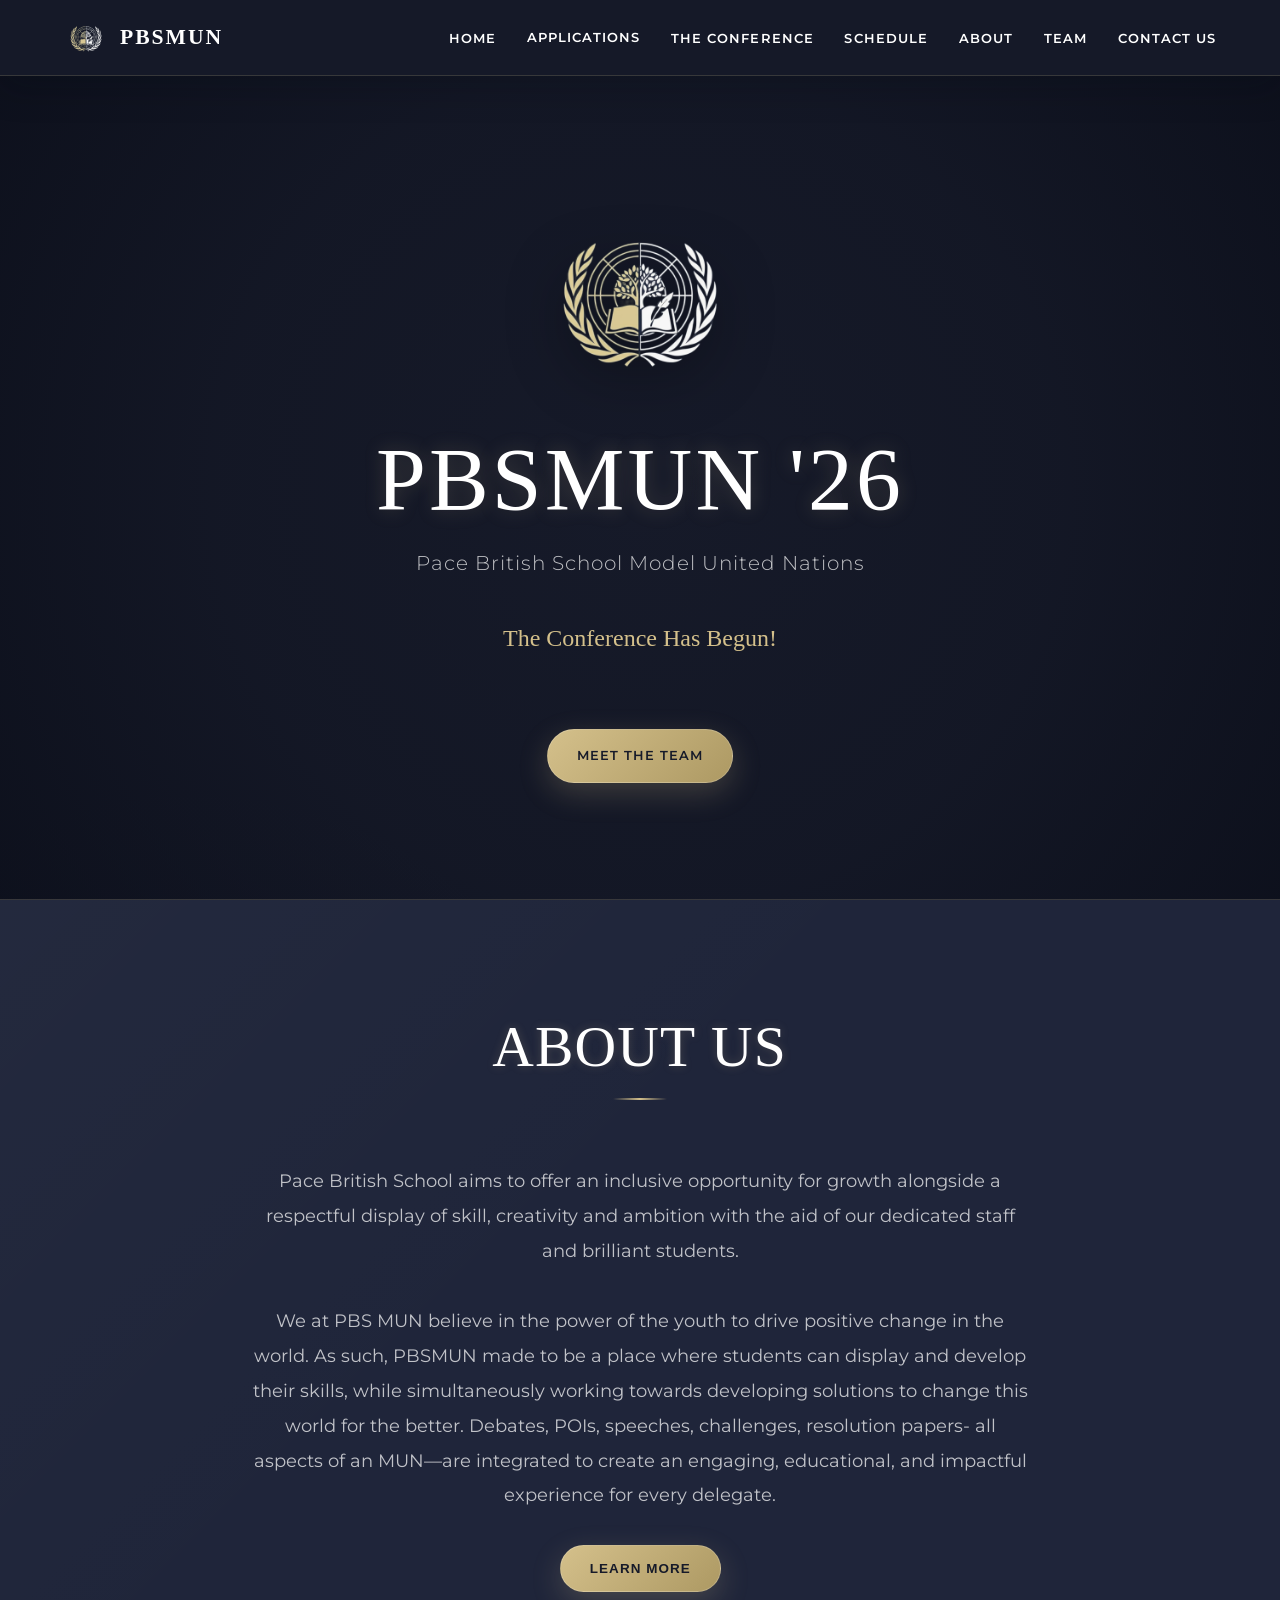
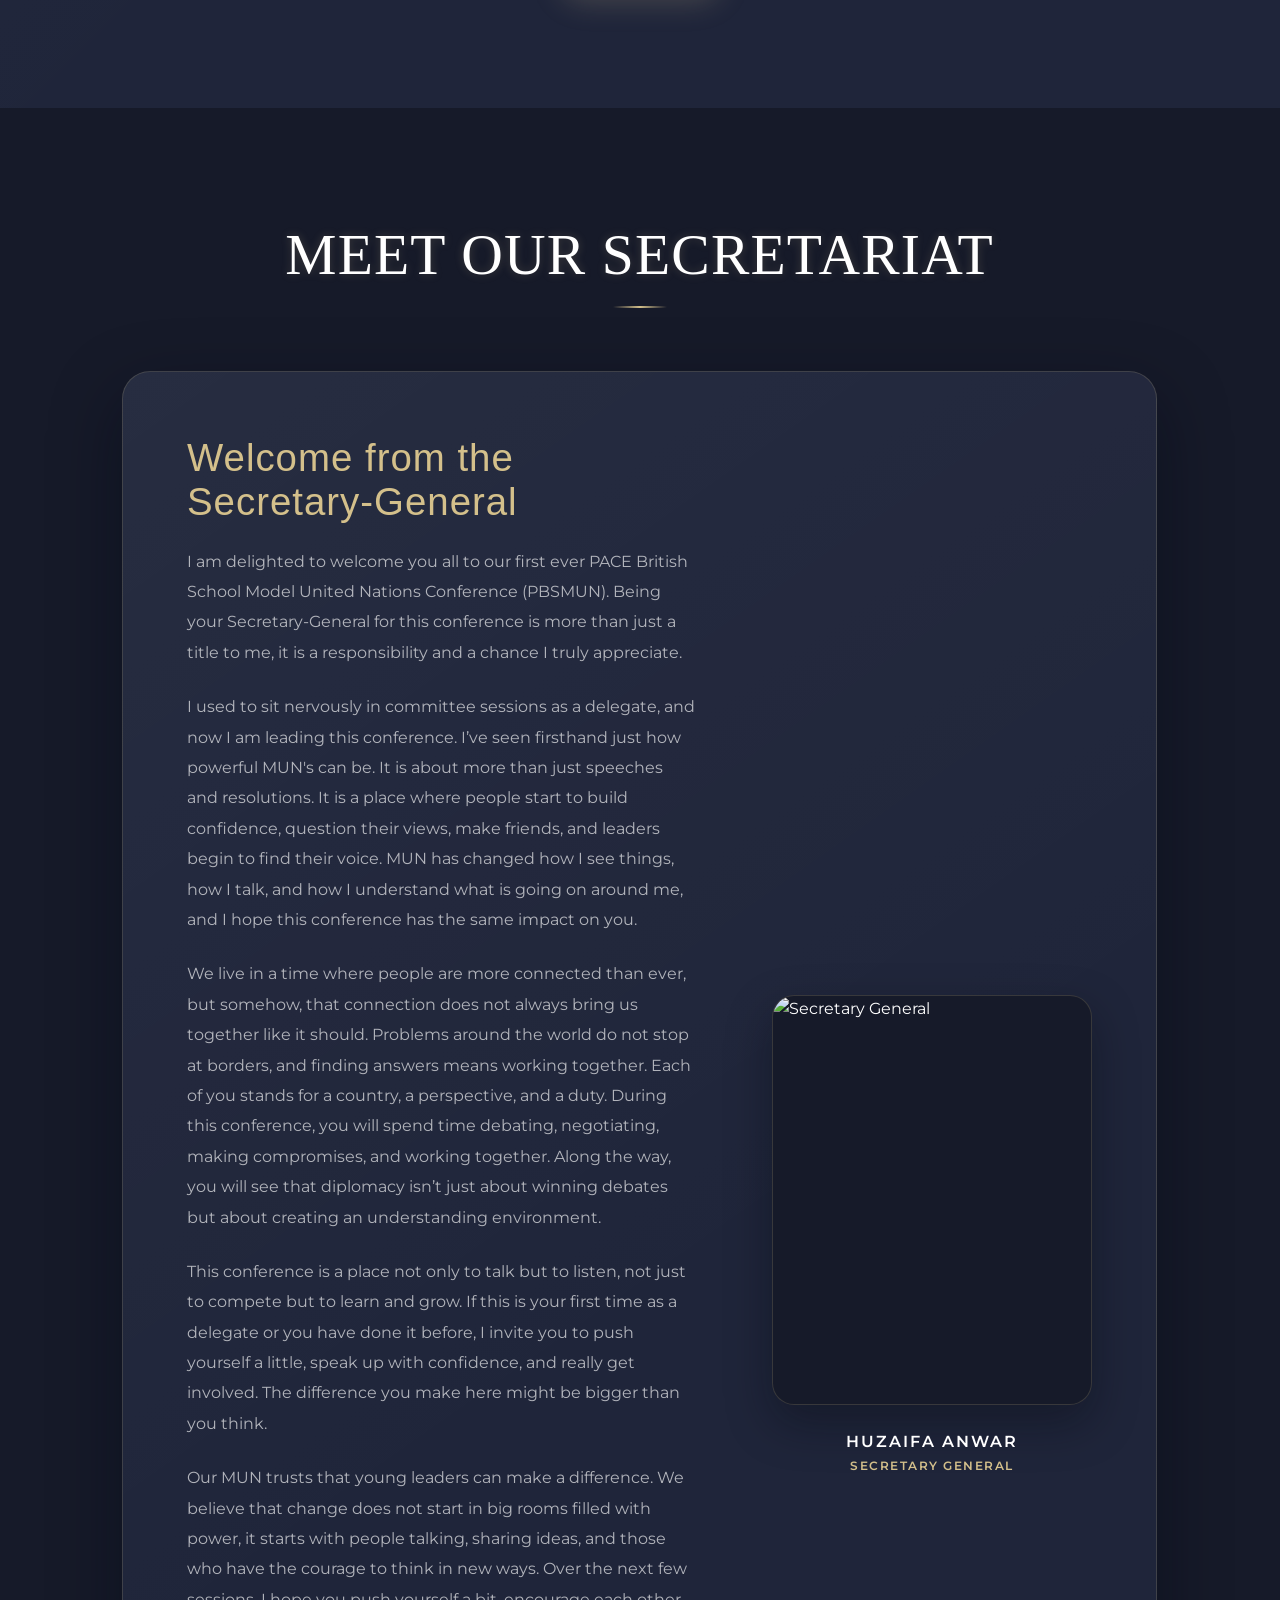
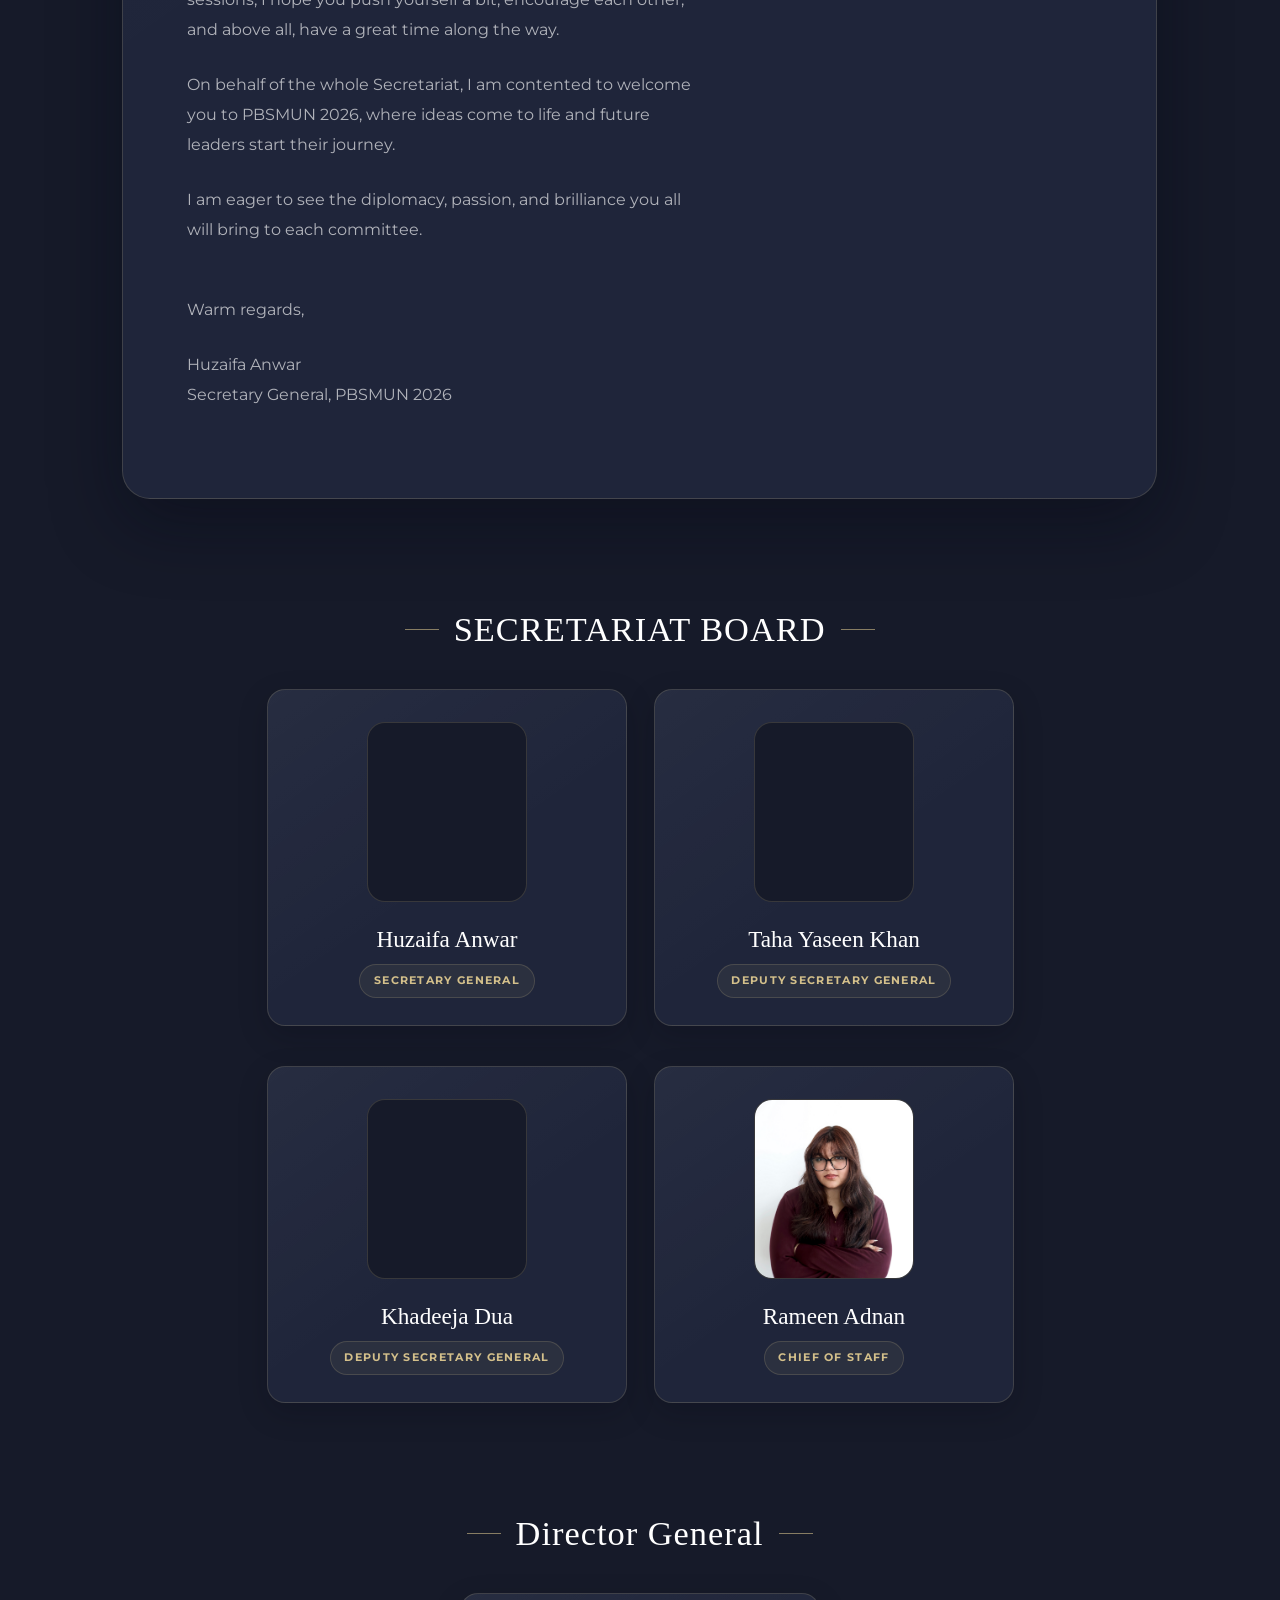
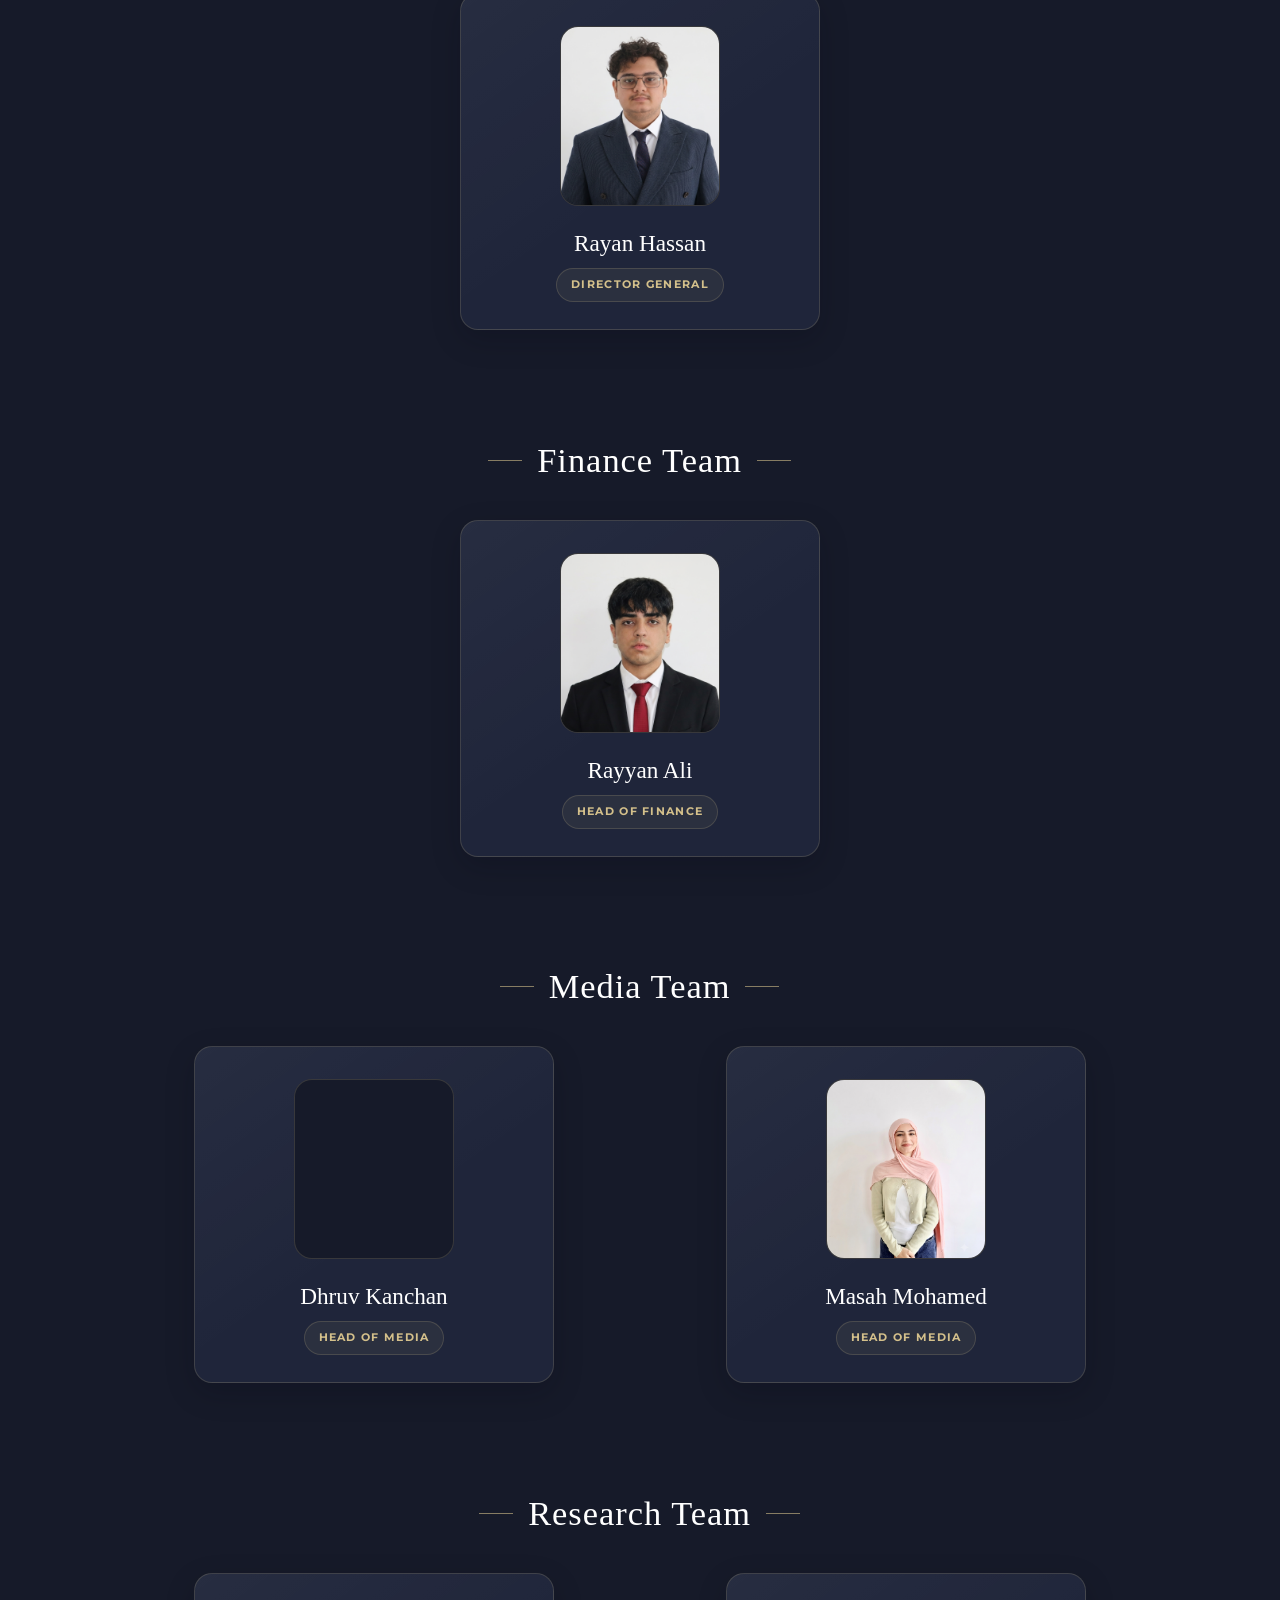
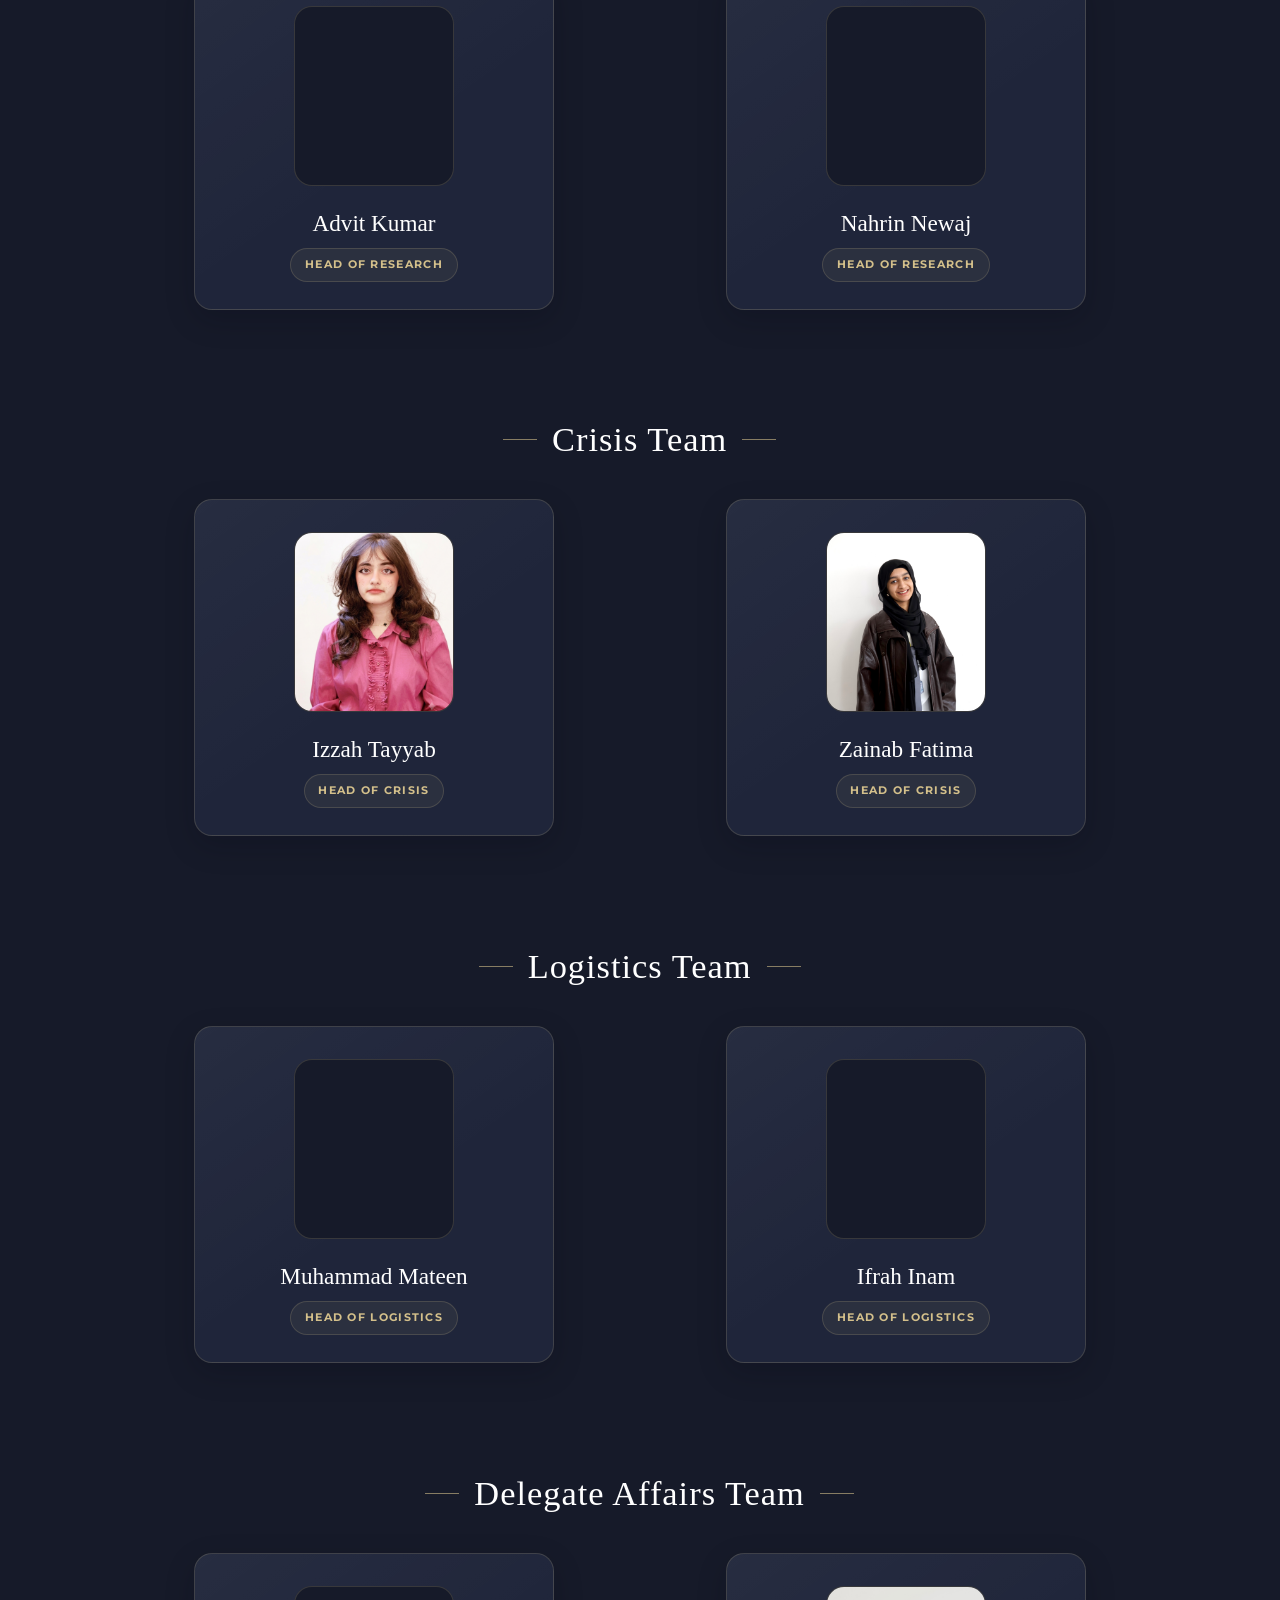
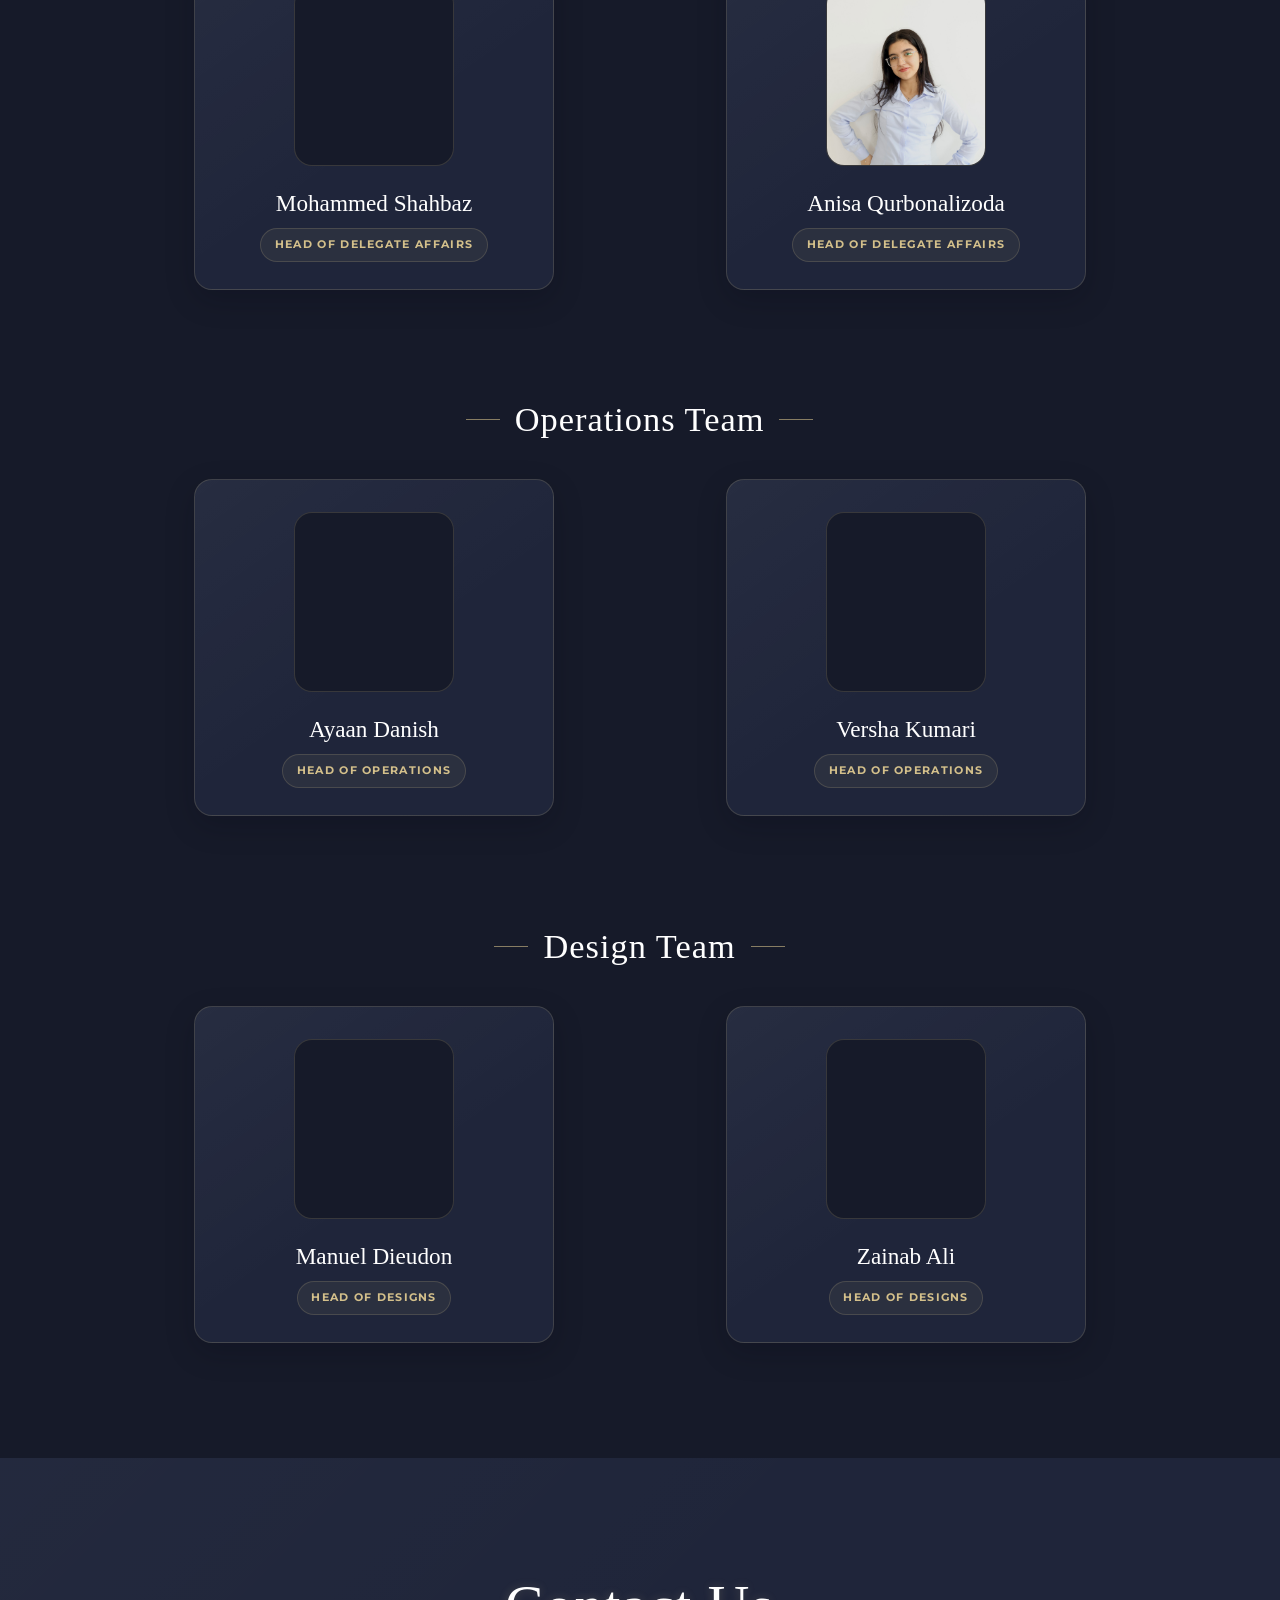
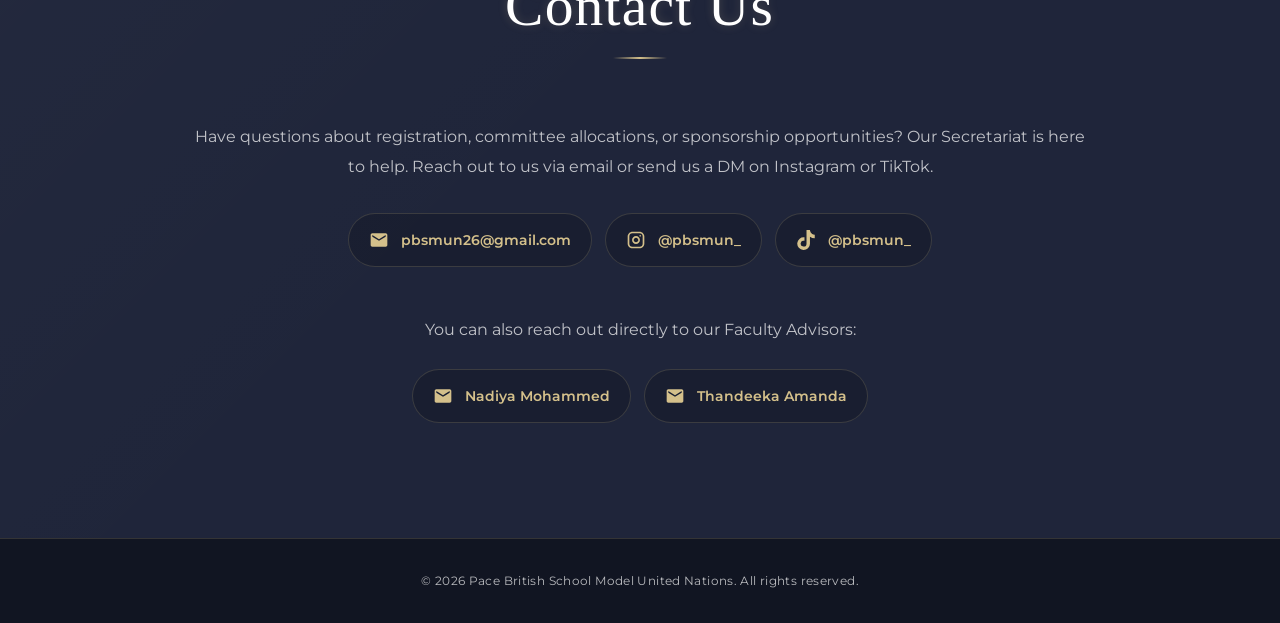
==== commit 50e66d00: "Implement CSS variables for visual refinement Added CSS variables for color palette and styling." ====
--- a/index.html
+++ b/index.html
@@ -415,6 +415,143 @@
             .contact-btn { font-size: 1rem; padding: 1rem 1.5rem; width: 100%; justify-content: center; }
             .team-grid.secretariat-row { max-width: 100%; }
         }
+        /* 2026 visual refinement — preserves the original navy and gold palette */
+        :root {
+            --navy-blue: #161a29;
+            --light-navy: #1f253a;
+            --gold: #d4c08b;
+            --white: #ffffff;
+            --gold-shadow: rgba(212, 192, 139, 0.22);
+            --surface: rgba(31, 37, 58, 0.78);
+            --muted: rgba(255, 255, 255, 0.72);
+            --line: rgba(212, 192, 139, 0.18);
+            --radius-sm: 10px;
+            --radius-md: 18px;
+            --radius-lg: 28px;
+            --shadow-sm: 0 10px 30px rgba(5, 8, 18, 0.18);
+            --shadow-lg: 0 24px 70px rgba(5, 8, 18, 0.42);
+        }
+
+        body {
+            background:
+                radial-gradient(circle at 15% 12%, rgba(212, 192, 139, 0.055), transparent 28rem),
+                var(--navy-blue);
+            font-size: 16px;
+            -webkit-font-smoothing: antialiased;
+        }
+
+        body::selection { background: var(--gold); color: var(--navy-blue); }
+        a, button, .team-card { -webkit-tap-highlight-color: transparent; }
+        img { max-width: 100%; }
+
+        nav {
+            min-height: 76px;
+            padding: 0.9rem clamp(1.25rem, 5vw, 5rem);
+            background: rgba(22, 26, 41, 0.9);
+            border-bottom: 1px solid var(--line);
+            box-shadow: 0 12px 35px rgba(5, 8, 18, 0.22);
+            backdrop-filter: blur(18px);
+            -webkit-backdrop-filter: blur(18px);
+        }
+
+        .nav-logo { gap: 0.75rem; font-size: 1.35rem; font-weight: 600; }
+        .nav-logo img { height: 44px; }
+        .nav-links { gap: clamp(1.1rem, 2.4vw, 2.25rem); }
+        .nav-links a { position: relative; font-size: 0.82rem; letter-spacing: 0.08em; text-transform: uppercase; }
+        .nav-links > li > a::after {
+            content: ''; position: absolute; right: 0; bottom: -0.55rem; left: 0;
+            height: 1px; background: var(--gold); transform: scaleX(0); transform-origin: right;
+            transition: transform 0.25s ease;
+        }
+        .nav-links > li > a:hover::after, .nav-links > li > a:focus-visible::after { transform: scaleX(1); transform-origin: left; }
+        .dropdown-content { padding: 0.45rem; border: 1px solid var(--line); border-radius: 14px; background: rgba(31, 37, 58, 0.98); box-shadow: var(--shadow-lg); }
+        .dropdown-content a { border-radius: 9px; border-bottom: 0; padding: 0.85rem 1rem; font-size: 0.78rem; }
+        .dropdown-content a:hover { padding-left: 1.25rem; }
+
+        header {
+            position: relative; isolation: isolate; min-height: calc(100svh - 76px);
+            padding: clamp(5rem, 9vw, 8rem) 1.5rem;
+            background-position: center 35%; border-bottom: 1px solid var(--line);
+        }
+        header::before {
+            content: ''; position: absolute; inset: 0; z-index: -1;
+            background: radial-gradient(circle at center, transparent 0%, rgba(10, 13, 24, 0.22) 55%, rgba(10, 13, 24, 0.72) 100%);
+            pointer-events: none;
+        }
+        .hero-logo { width: clamp(150px, 17vw, 225px); margin-bottom: 1.6rem; filter: drop-shadow(0 16px 30px rgba(0,0,0,.48)); }
+        .hero-title { max-width: 1000px; font-size: clamp(2.75rem, 7vw, 5.75rem); line-height: 0.98; letter-spacing: 0.035em; }
+        .hero-subtitle { max-width: 720px; margin-top: 1rem; margin-bottom: 2.5rem; color: var(--muted); font-size: clamp(1rem, 2vw, 1.25rem); letter-spacing: 0.05em; }
+        .countdown-container { gap: 0.75rem; margin-bottom: 2.5rem; }
+        .time-box { min-width: 112px; padding: 1.15rem 1rem; background: rgba(22, 26, 41, 0.58); border: 1px solid var(--line); border-radius: 14px; box-shadow: var(--shadow-sm); backdrop-filter: blur(10px); }
+        .time-box span { font-family: 'Montserrat', sans-serif; font-size: clamp(1.8rem, 4vw, 2.45rem); line-height: 1; }
+        .time-box p { color: var(--muted); font-size: 0.68rem; letter-spacing: 0.16em; }
+
+        .btn { padding: 0.95rem 1.8rem; border: 1px solid rgba(255,255,255,.18); border-radius: 999px; font-size: 0.84rem; letter-spacing: 0.08em; text-transform: uppercase; box-shadow: 0 10px 30px var(--gold-shadow); }
+        .btn:focus-visible, .contact-btn:focus-visible, .team-card:focus-visible, .hamburger:focus-visible, .close-modal:focus-visible { outline: 2px solid var(--gold); outline-offset: 4px; }
+
+        .section-container { padding: clamp(5rem, 9vw, 8rem) clamp(1.25rem, 8vw, 8rem); }
+        .section-title { margin-bottom: clamp(2.5rem, 5vw, 4rem); font-size: clamp(2.25rem, 5vw, 3.6rem); line-height: 1.1; letter-spacing: 0.02em; }
+        .section-title::after { width: 54px; height: 2px; margin-top: 1.2rem; }
+        .bg-light { background: linear-gradient(135deg, rgba(255,255,255,.018), transparent 45%), var(--light-navy); }
+        .about-content { max-width: 780px; color: var(--muted); font-size: clamp(1rem, 1.5vw, 1.12rem); line-height: 1.95; }
+
+        .sg-intro-container { width: min(1180px, calc(100% - 2.5rem)); min-height: 0; gap: clamp(2.5rem, 6vw, 5.5rem); padding: clamp(2rem, 5vw, 4.5rem); border: 1px solid var(--line); border-top: 1px solid var(--line); border-radius: var(--radius-lg); background: linear-gradient(145deg, rgba(255,255,255,.035), transparent 55%), var(--light-navy); box-shadow: var(--shadow-lg); }
+        .sg-profile { width: min(320px, 100%); }
+        .sg-intro-photo { height: 410px; border: 1px solid var(--line); border-radius: 22px; box-shadow: 0 18px 45px rgba(5,8,18,.36); }
+        .sg-intro-text h3 { margin-bottom: 1.4rem; font-size: clamp(1.8rem, 3vw, 2.6rem); line-height: 1.15; text-transform: none; }
+        .sg-intro-text p { color: var(--muted); font-size: 1rem; line-height: 1.9; text-align: left; }
+        .sg-signature h4 { font-family: 'Montserrat', sans-serif; font-size: 1rem; font-weight: 600; }
+        .sg-signature h5 { font-size: 0.72rem; }
+
+        .division-title { margin-top: clamp(4rem, 8vw, 7rem); margin-bottom: 2rem; font-size: clamp(1.55rem, 3vw, 2.15rem); }
+        .division-title::before, .division-title::after { content: ''; width: 34px; height: 1px; background: var(--gold); }
+        .team-grid { max-width: 1040px; gap: 1.5rem; }
+        .team-card { max-width: 360px; padding: 2rem 1.5rem 1.7rem; border: 1px solid var(--line); border-top: 1px solid var(--line); border-radius: var(--radius-md); background: linear-gradient(145deg, rgba(255,255,255,.035), transparent 55%), var(--light-navy); box-shadow: var(--shadow-sm); }
+        .team-card:hover, .team-card:focus { transform: translateY(-6px); box-shadow: 0 20px 48px rgba(5,8,18,.42); }
+        .team-photo-frame { width: 160px; height: 180px; border: 1px solid var(--line); border-radius: 18px; box-shadow: none; }
+        .team-card h3 { margin-bottom: 0.65rem; font-size: 1.45rem; line-height: 1.2; }
+        .team-role { padding: 0.45rem 0.85rem; border-color: var(--line); background: rgba(212,192,139,.07); font-size: 0.68rem; letter-spacing: 0.12em; }
+
+        .contact-content { max-width: 900px; }
+        .contact-content > p { color: var(--muted); line-height: 1.85; }
+        .contact-links { gap: 0.8rem; margin-top: 2rem; }
+        .contact-btn { min-height: 54px; padding: 0.8rem 1.25rem; border: 1px solid var(--line); border-radius: 999px; background: rgba(22,26,41,.52); box-shadow: none; font-size: 0.86rem; }
+        .contact-btn svg { width: 20px; height: 20px; }
+        footer { padding: 2rem 1.25rem; border-top: 1px solid var(--line); background: #111522; font-size: 0.78rem; letter-spacing: 0.03em; }
+
+        .modal { padding: 1.5rem; background: rgba(8, 11, 20, 0.82); backdrop-filter: blur(12px); }
+        .modal-content { width: min(1040px, 100%); margin: min(5vh, 3rem) auto; padding: clamp(1.5rem, 4vw, 3.5rem); border: 1px solid var(--line); border-radius: var(--radius-lg); box-shadow: var(--shadow-lg); }
+        .close-modal { top: 0.8rem; right: 1rem; font-size: 2rem; line-height: 1; }
+        .scrollable-content { scrollbar-color: var(--gold) transparent; }
+
+        @media (max-width: 768px) {
+            nav { min-height: 68px; }
+            .nav-logo { font-size: 1.08rem; }
+            .nav-logo img { height: 38px; }
+            .hamburger { padding: 0.2rem; font-size: 1.65rem; }
+            .nav-links { top: 68px; max-height: calc(100vh - 68px); overflow-y: auto; padding: 1.2rem; gap: 0; background: rgba(22,26,41,.98); }
+            .nav-links li { margin: 0.35rem 0; }
+            .nav-links > li > a { display: block; padding: 0.75rem; }
+            header { padding-inline: 1rem; }
+            .hero-title { font-size: clamp(2.5rem, 13vw, 4rem); }
+            .countdown-container { display: grid; grid-template-columns: repeat(4, minmax(0, 1fr)); width: min(100%, 430px); }
+            .time-box { min-width: 0; padding: 0.9rem 0.25rem; }
+            .time-box p { font-size: 0.58rem; letter-spacing: 0.09em; }
+            .section-container { padding-inline: 1.25rem; }
+            .sg-intro-container { width: calc(100% - 1rem); padding: 2rem 1.25rem; border-radius: 22px; }
+            .sg-intro-photo { height: 360px; }
+            .team-grid { grid-template-columns: 1fr; }
+            .team-card { max-width: 390px; }
+            .contact-btn { width: 100%; justify-content: center; }
+            .modal { padding: 0.65rem; }
+            .modal-content { margin: 1.5vh auto; }
+        }
+
+        @media (prefers-reduced-motion: reduce) {
+            html { scroll-behavior: auto; }
+            *, *::before, *::after { animation-duration: 0.01ms !important; animation-iteration-count: 1 !important; transition-duration: 0.01ms !important; }
+            .scroll-reveal { opacity: 1; transform: none; }
+        }
     </style>
 </head>
 <body>
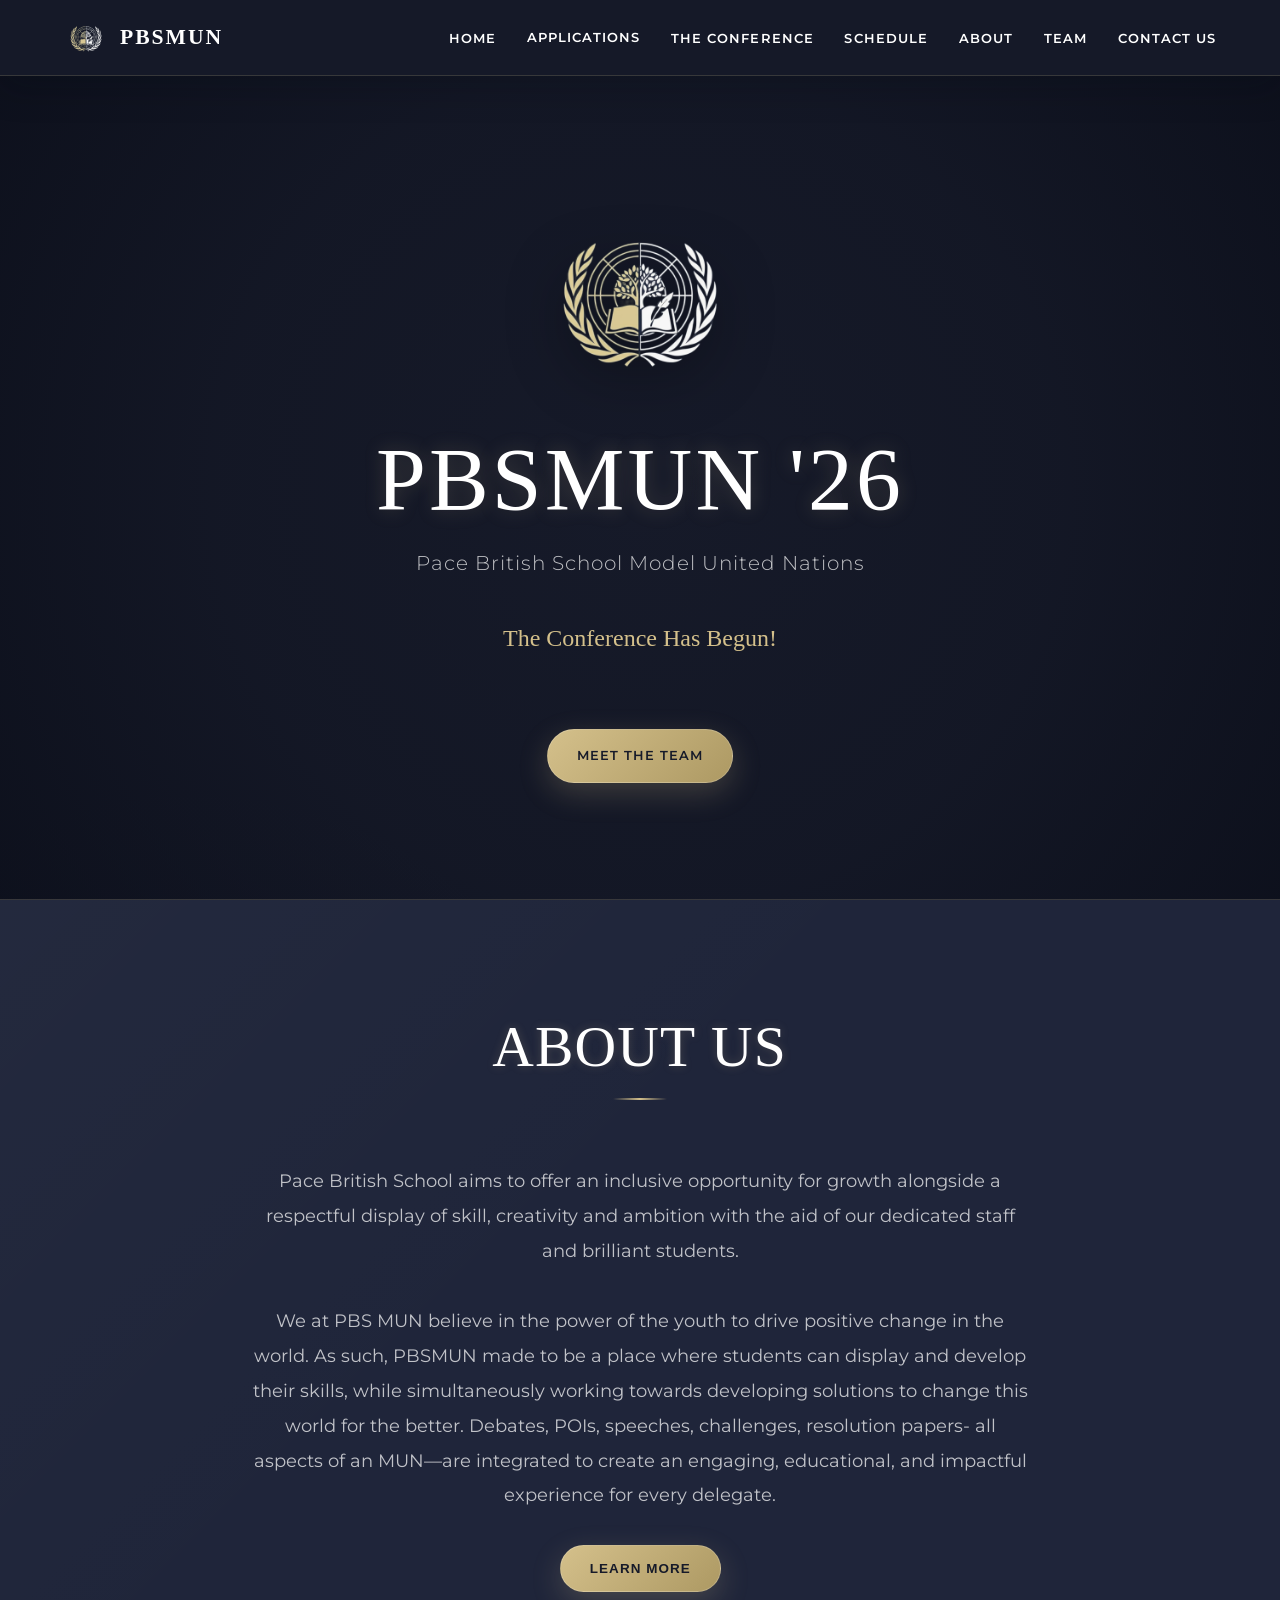
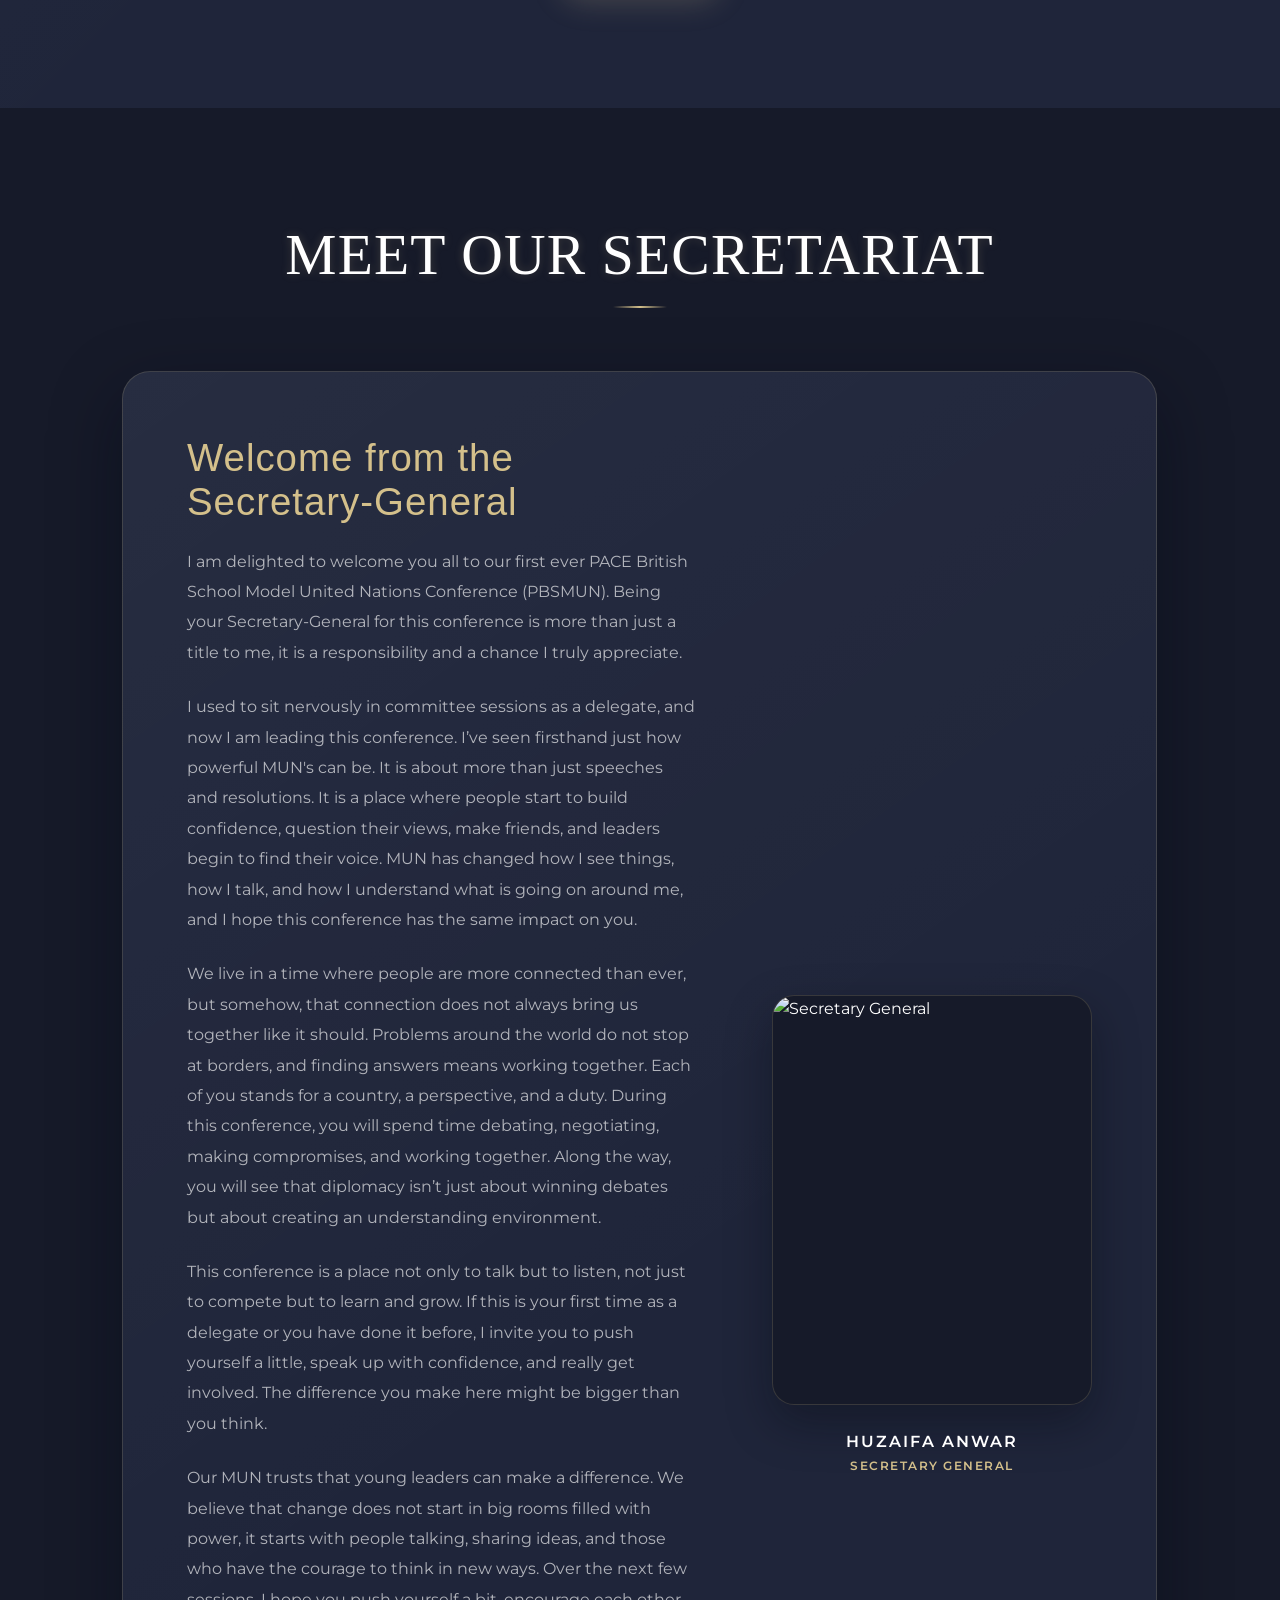
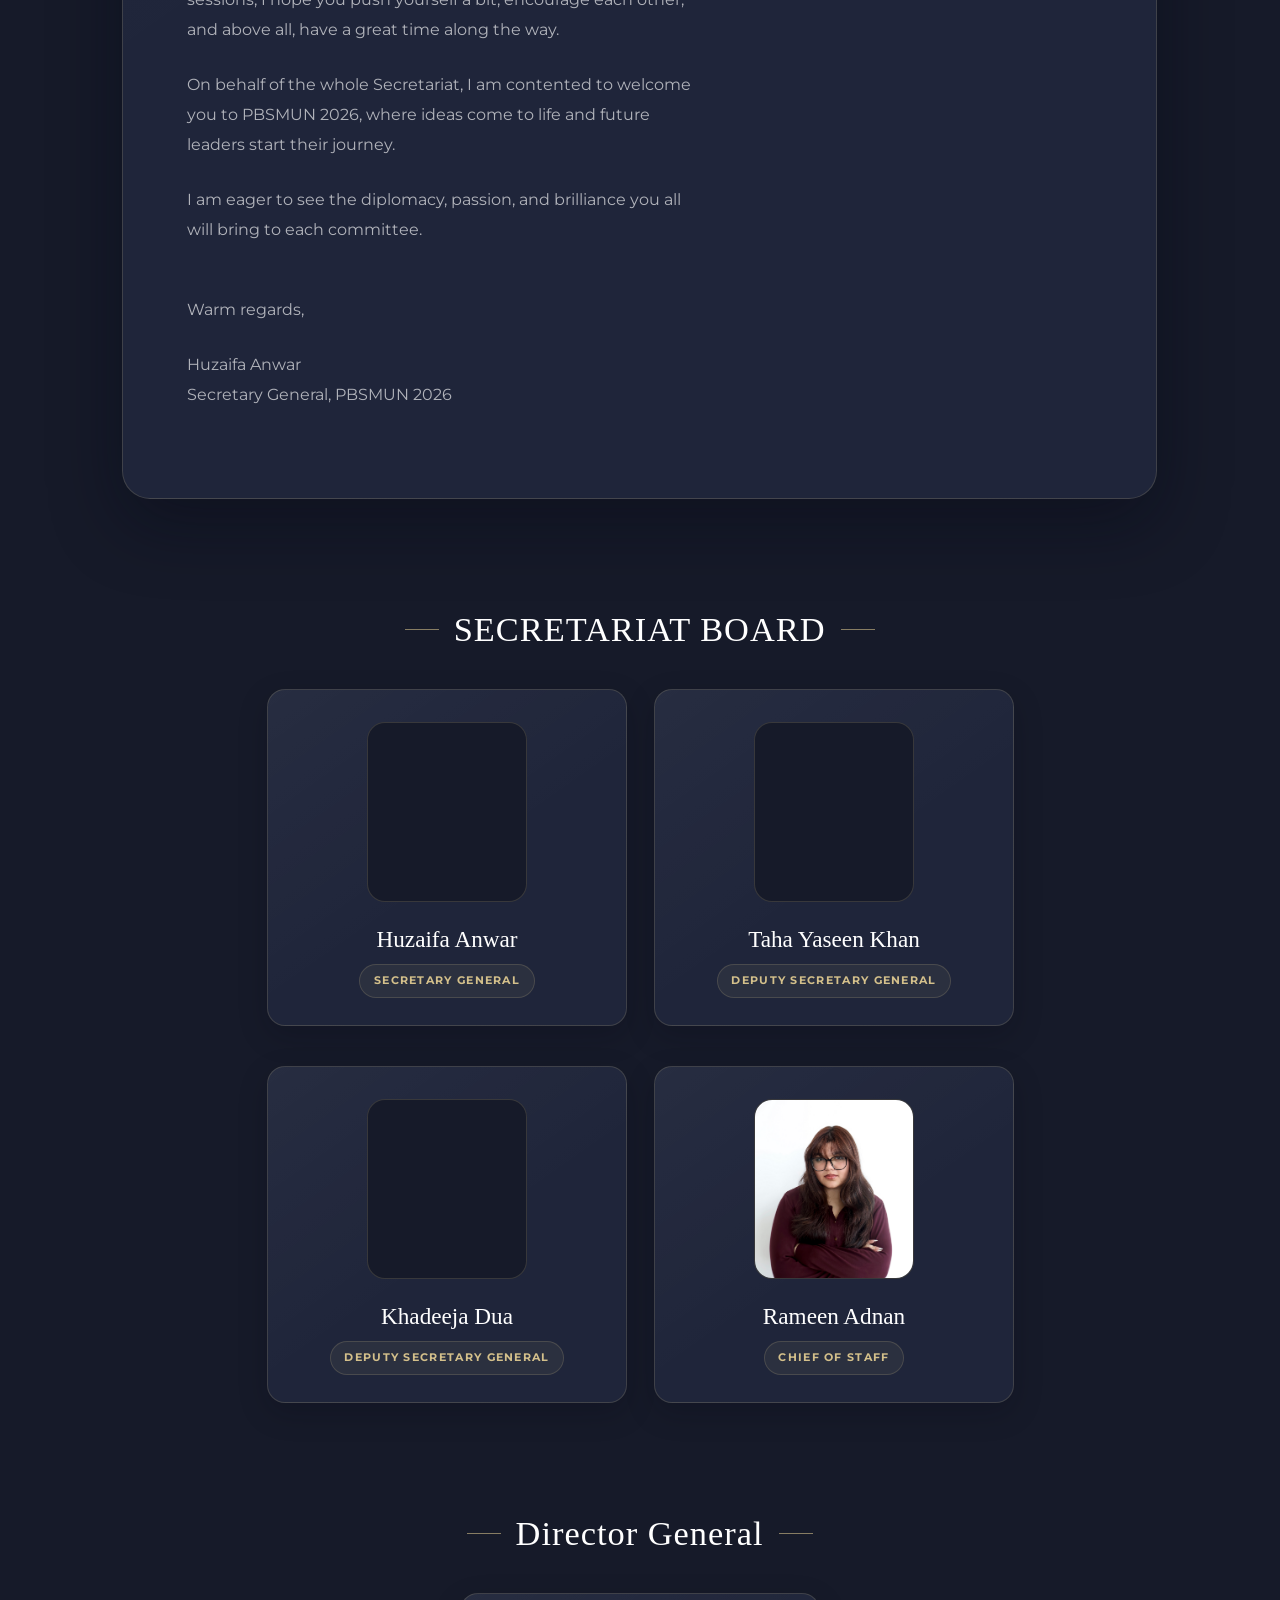
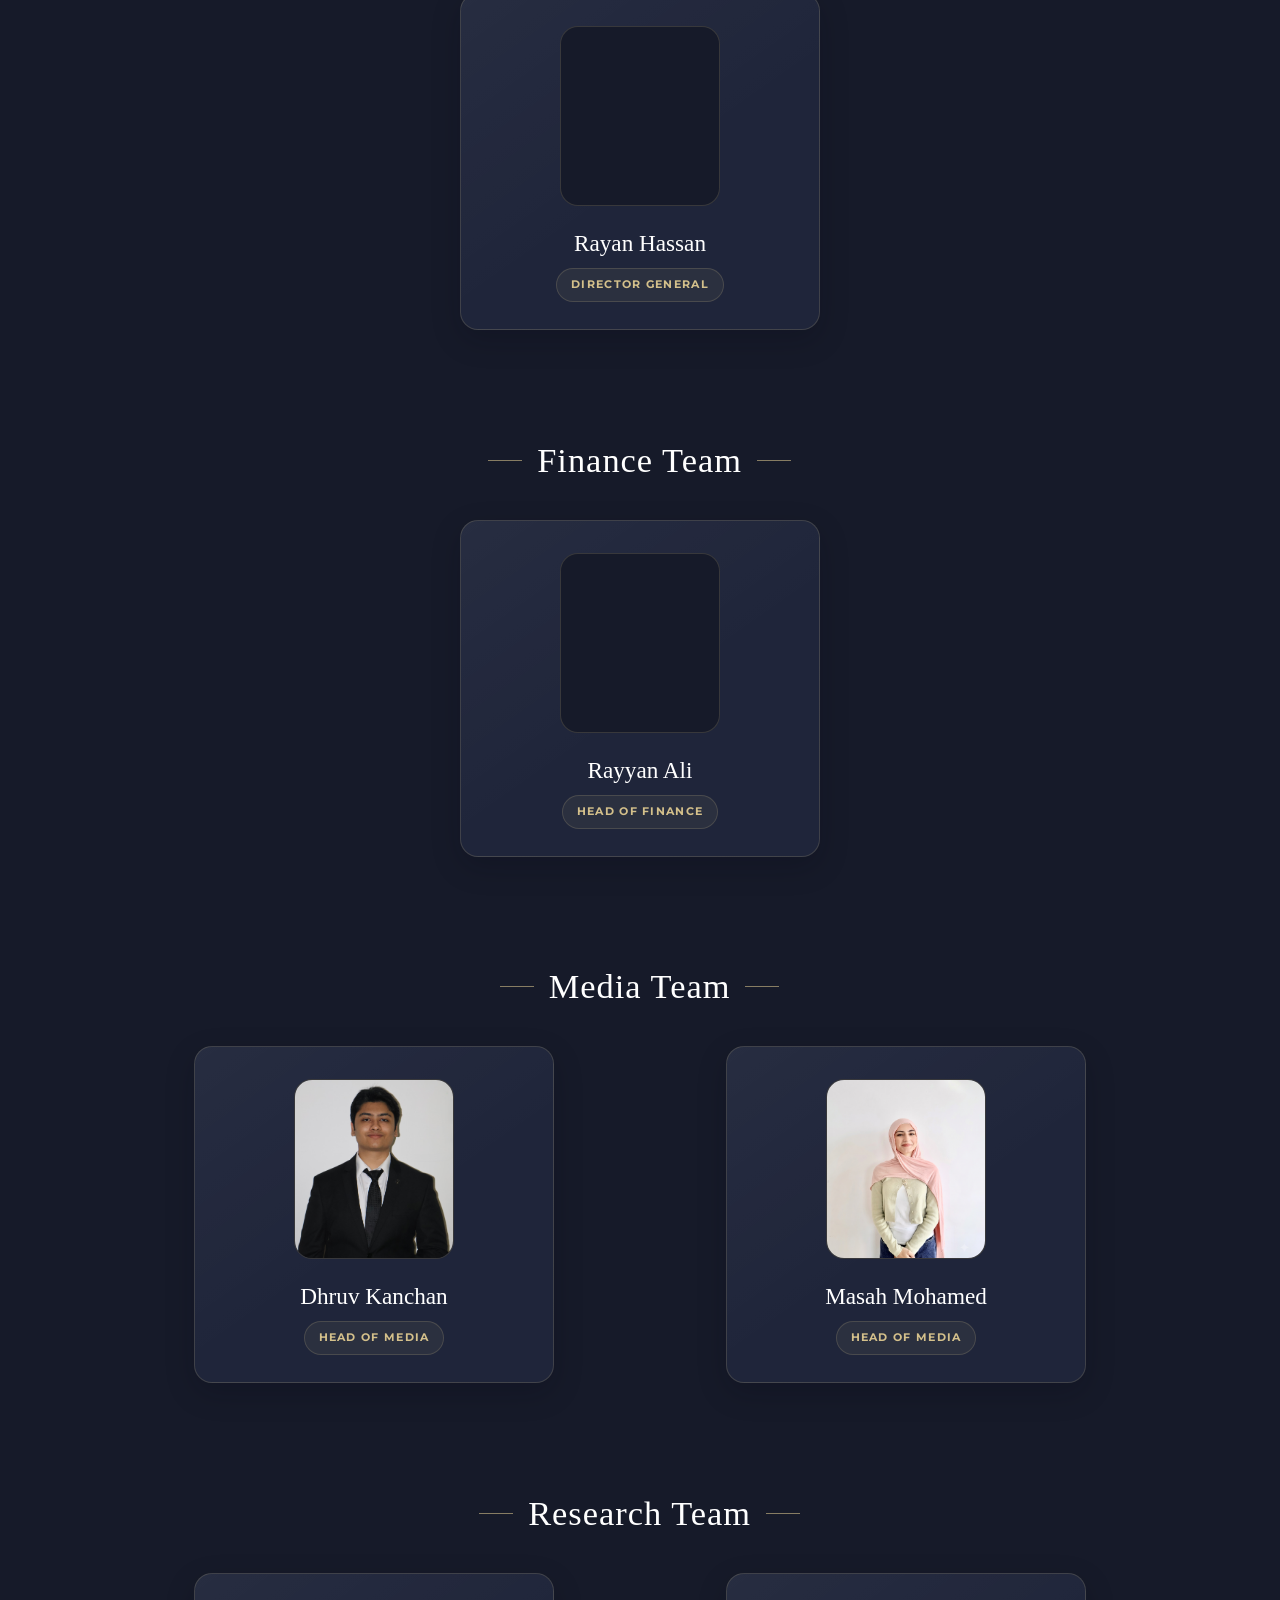
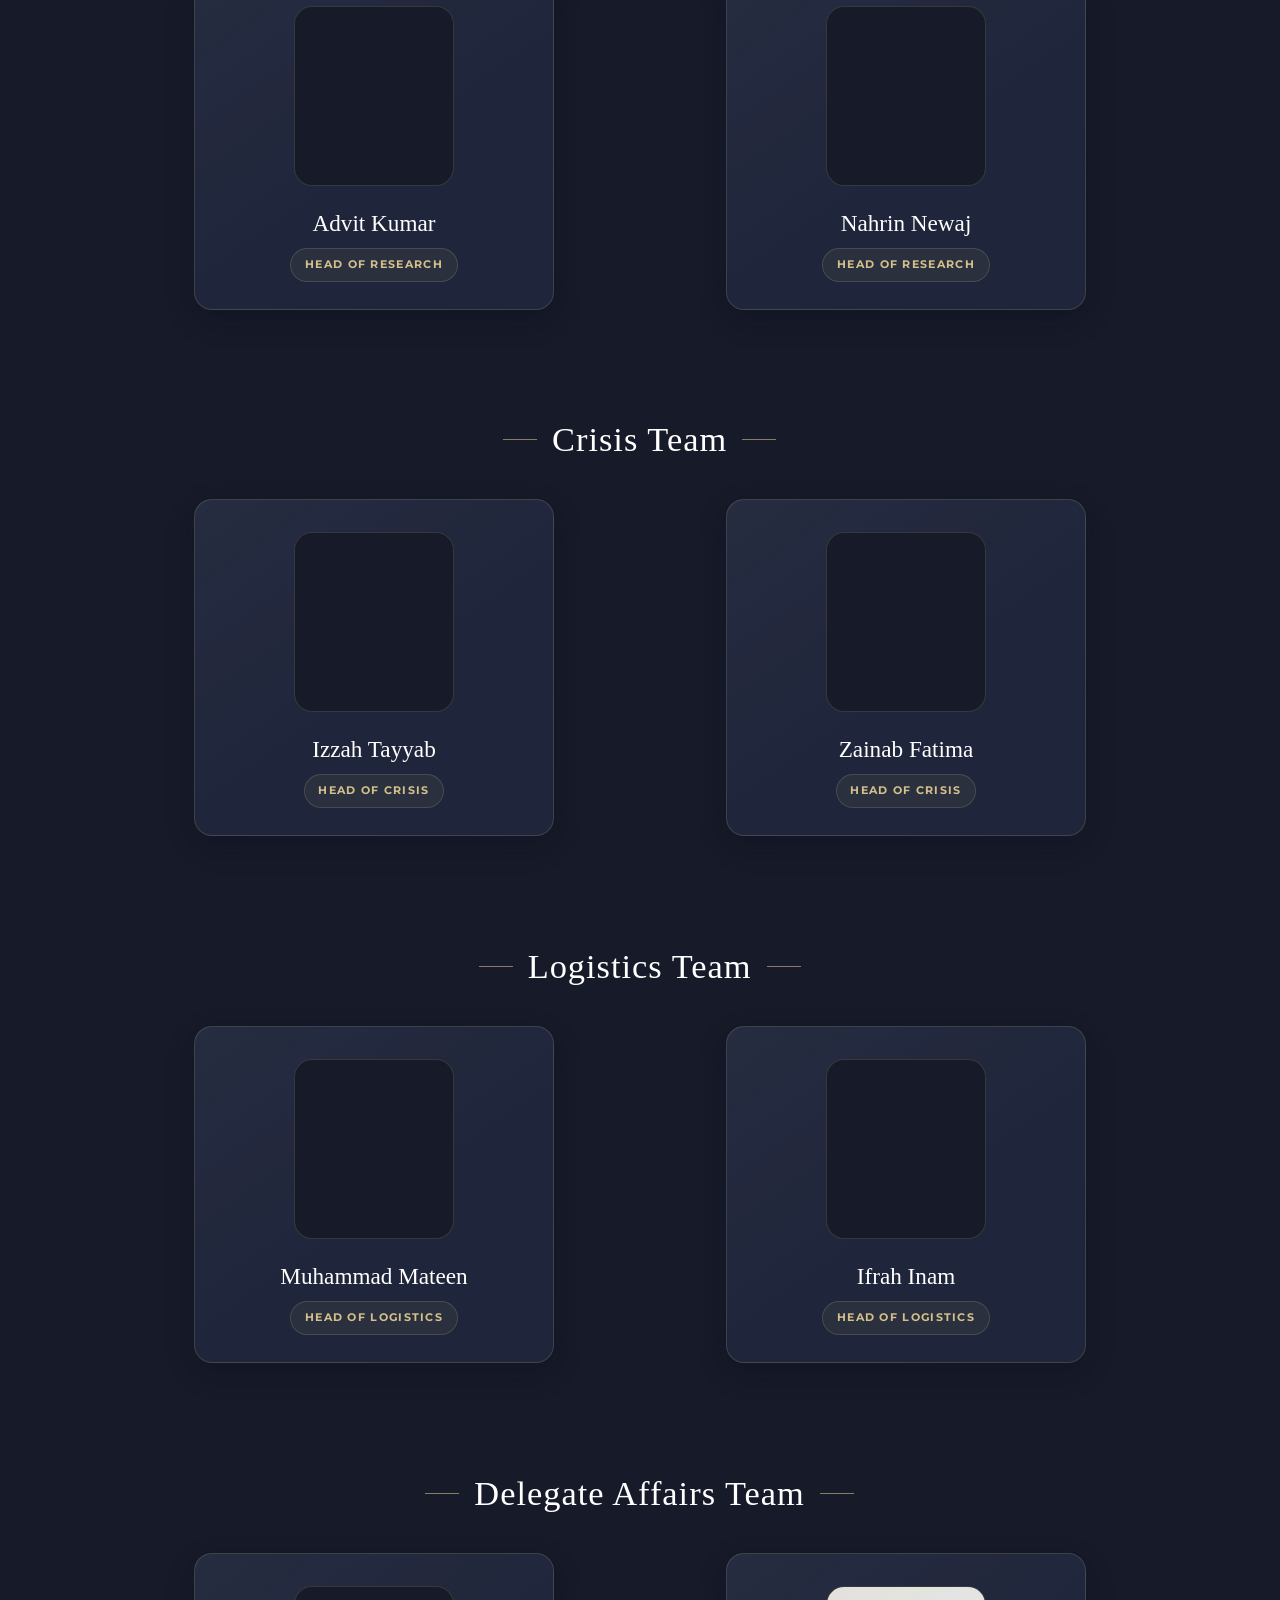
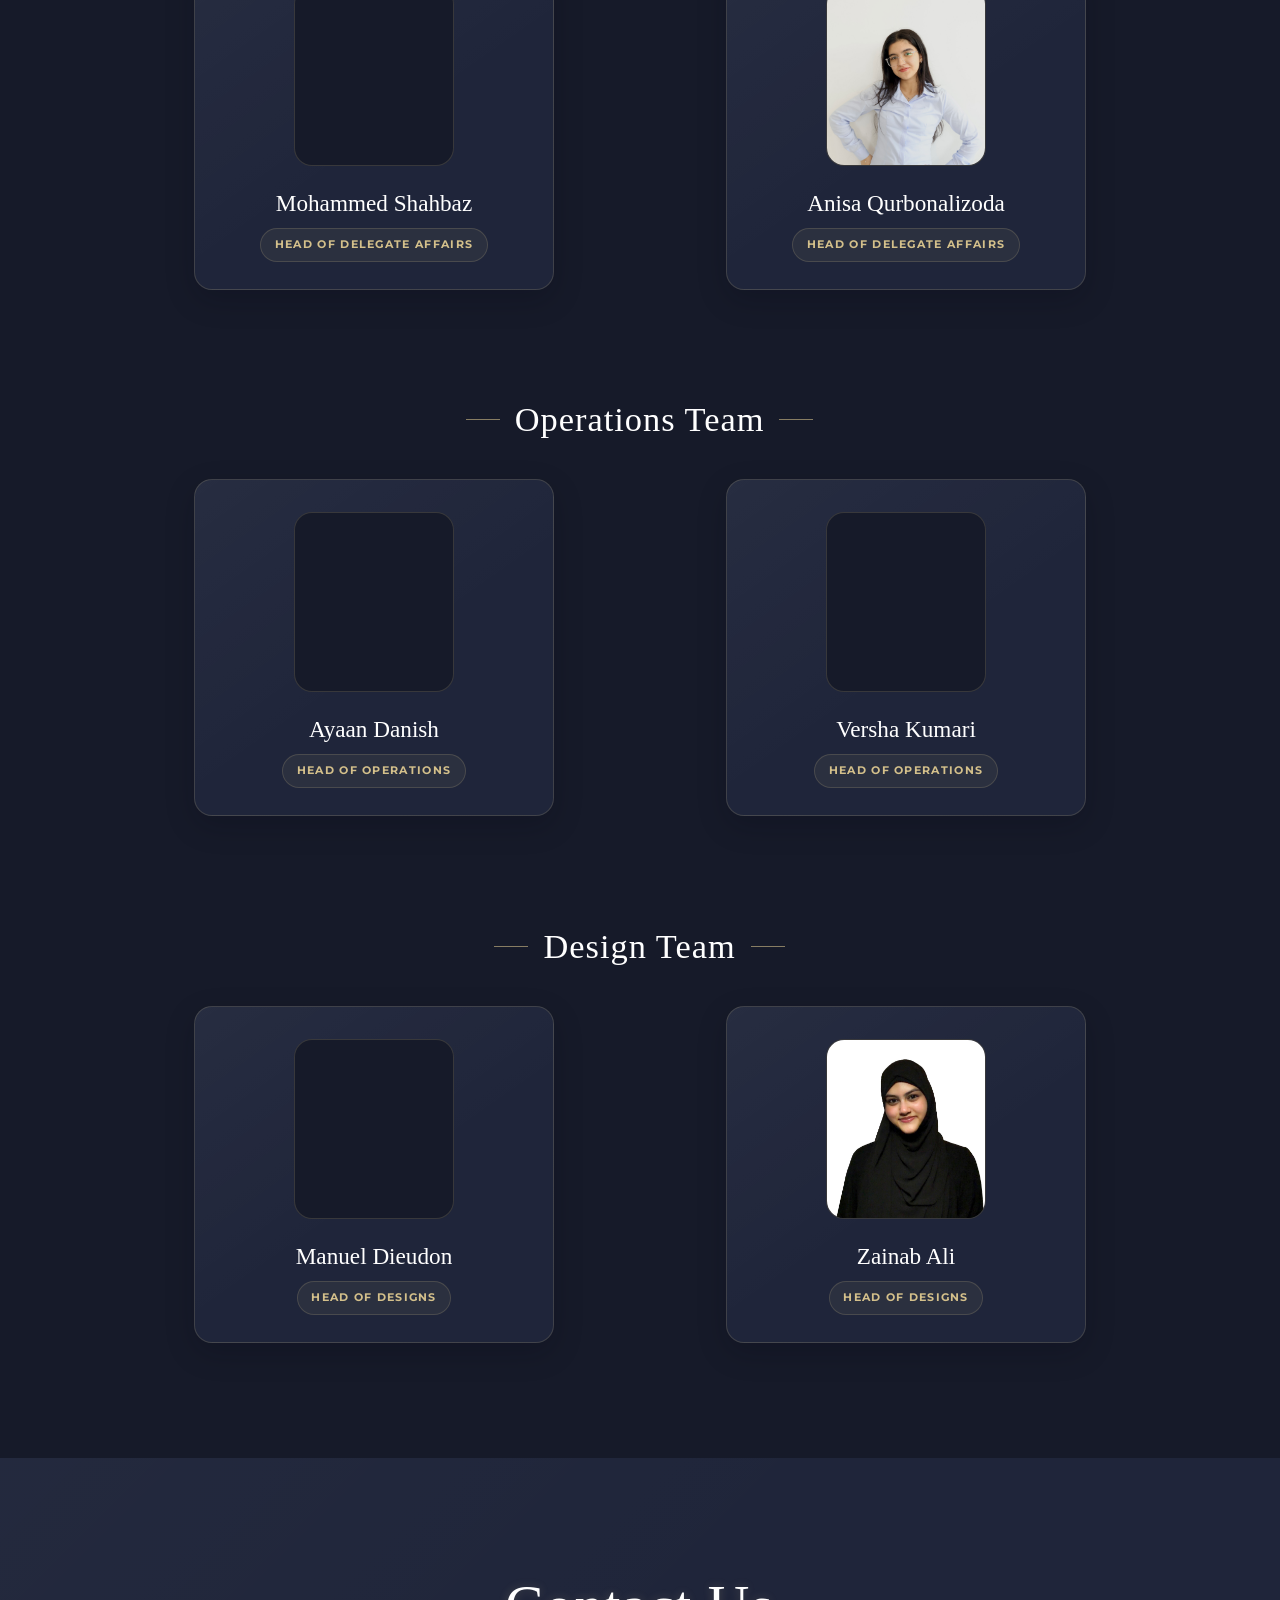
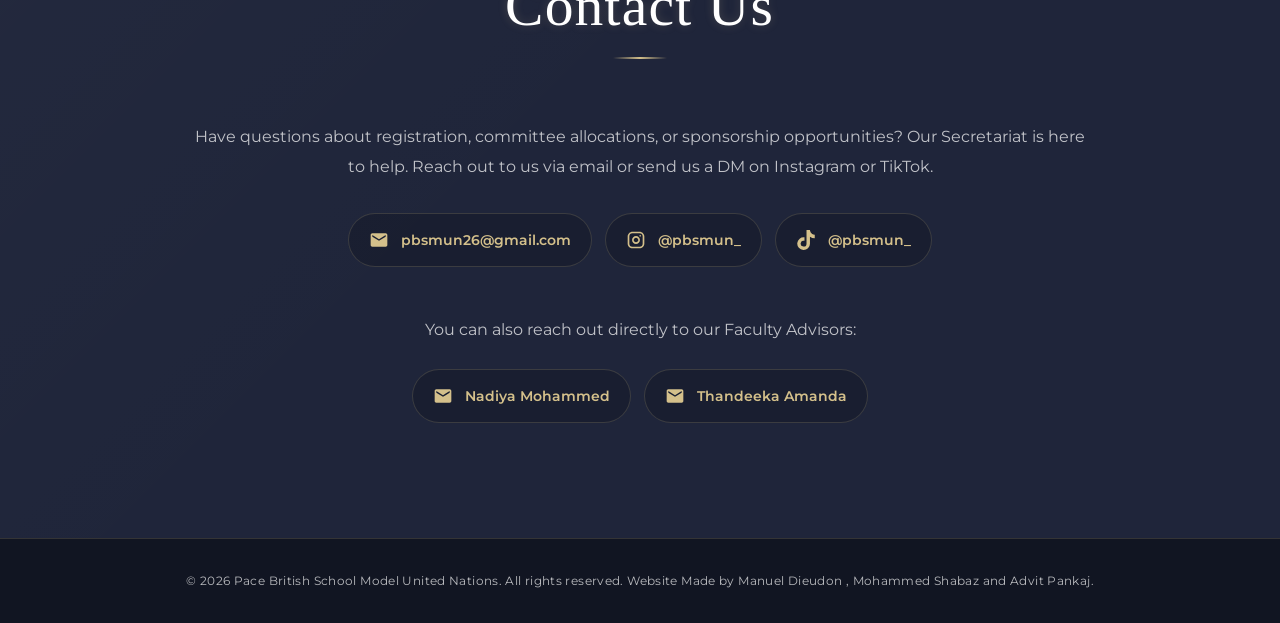
==== commit 7a52d568: "Update index.html" ====
--- a/index.html
+++ b/index.html
@@ -945,7 +945,7 @@
     </section>
 
     <footer>
-        <p>© 2026 Pace British School Model United Nations. All rights reserved.</p>
+        <p>© 2026 Pace British School Model United Nations. All rights reserved. Website Made by Manuel Dieudon , Mohammed Shabaz and Advit Pankaj. </p>
     </footer>
 
     <div id="about-modal" class="modal">
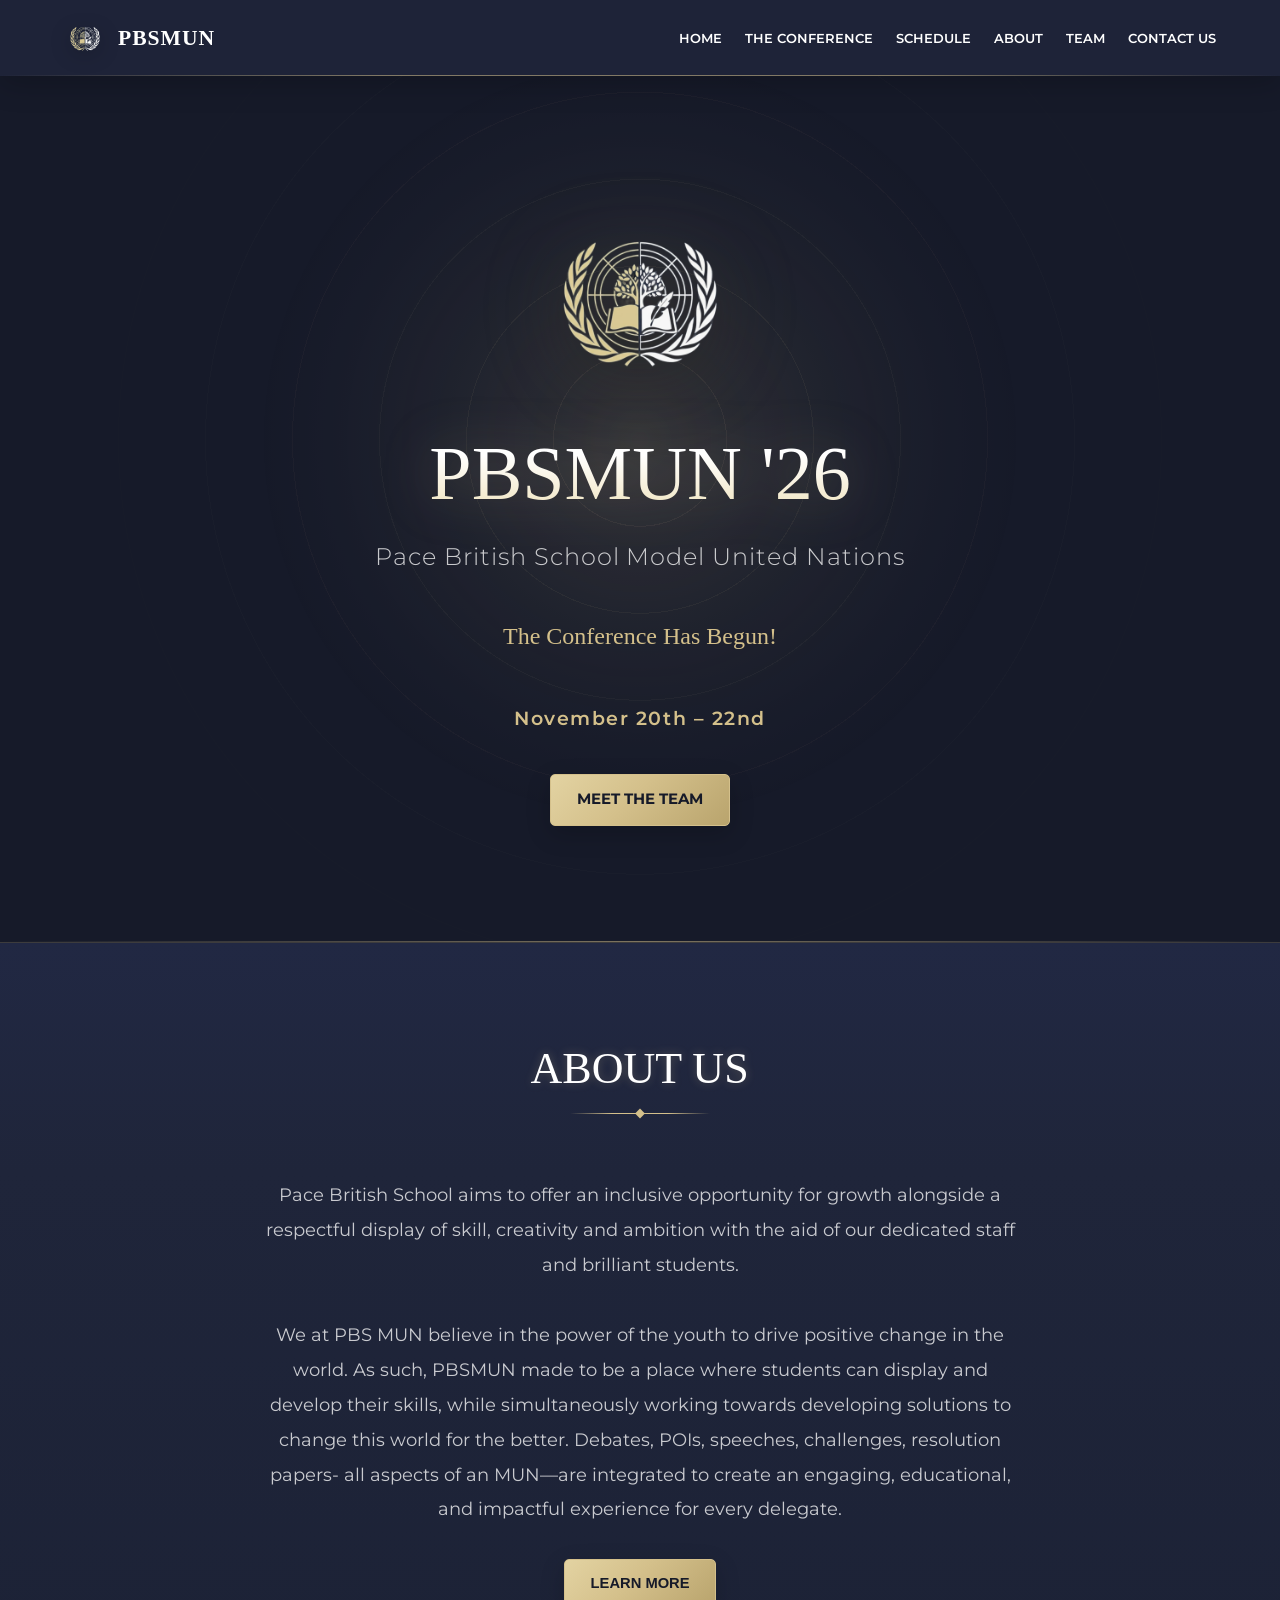
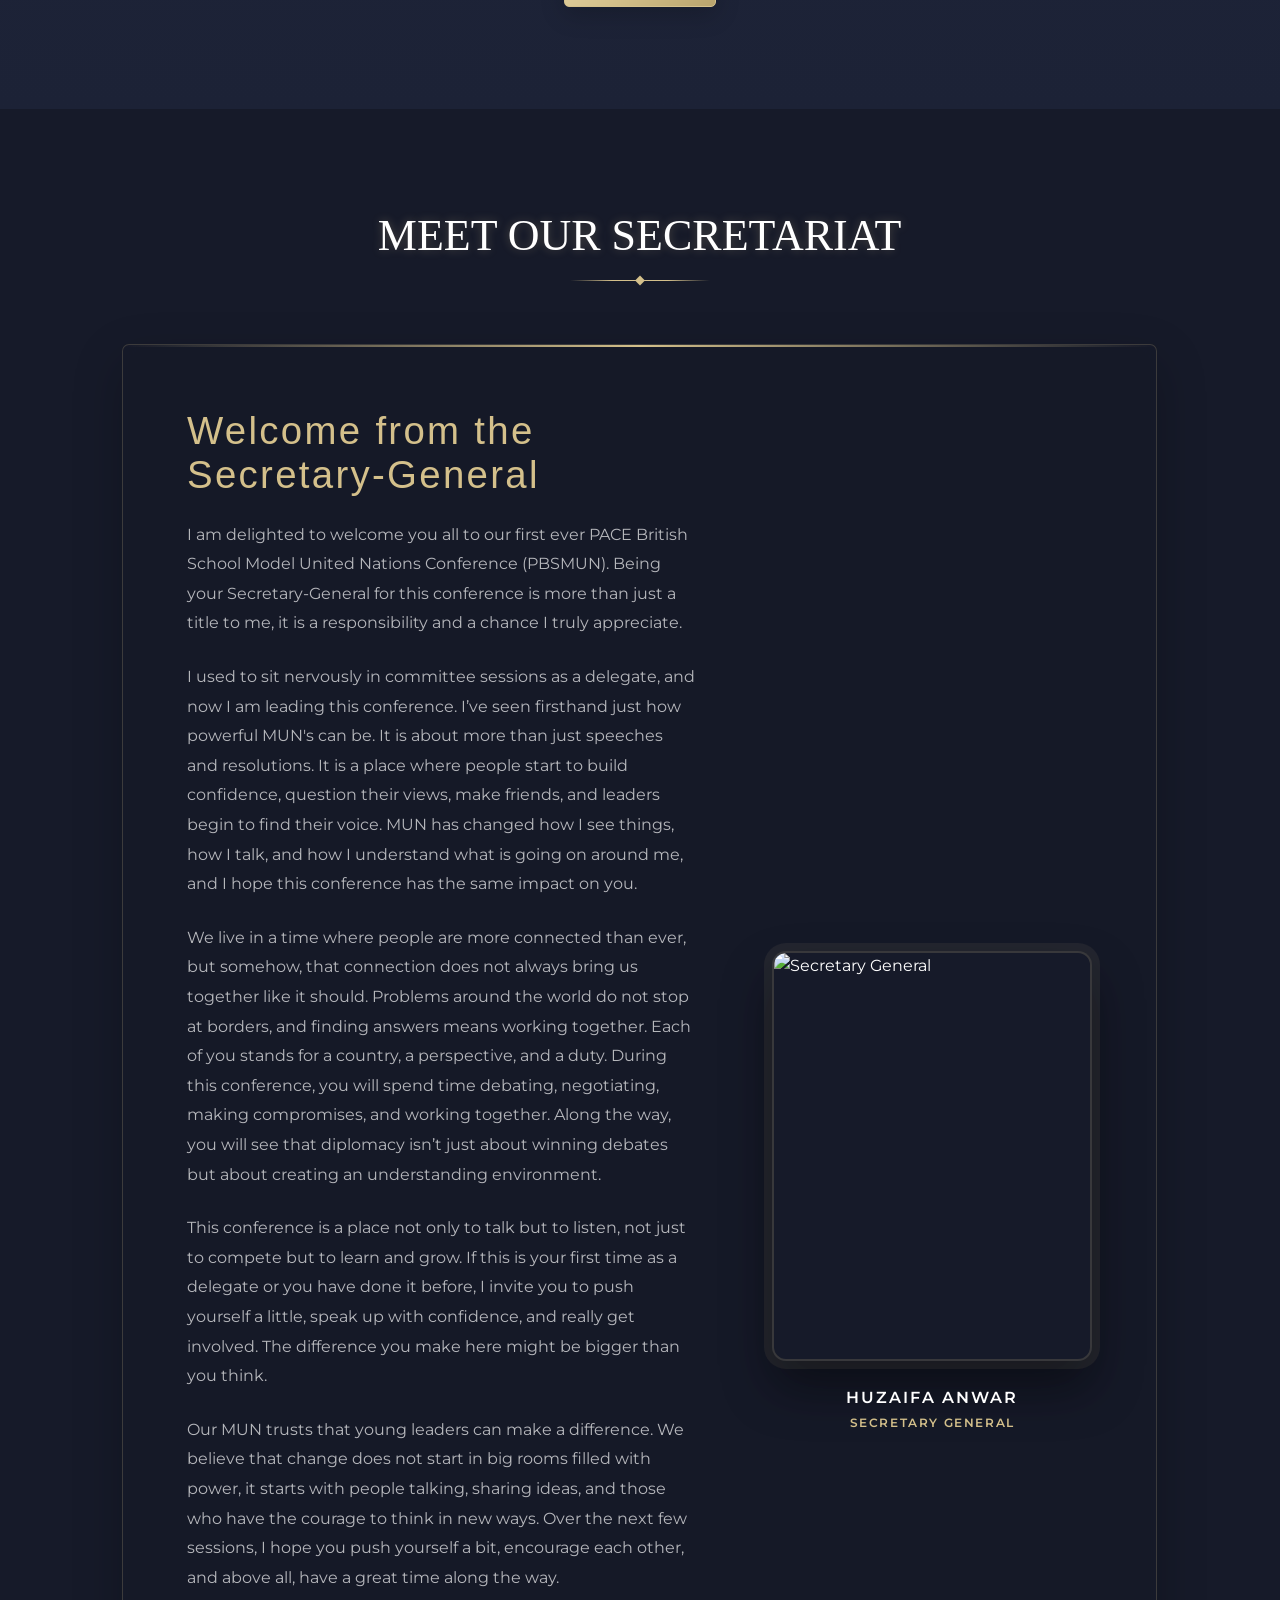
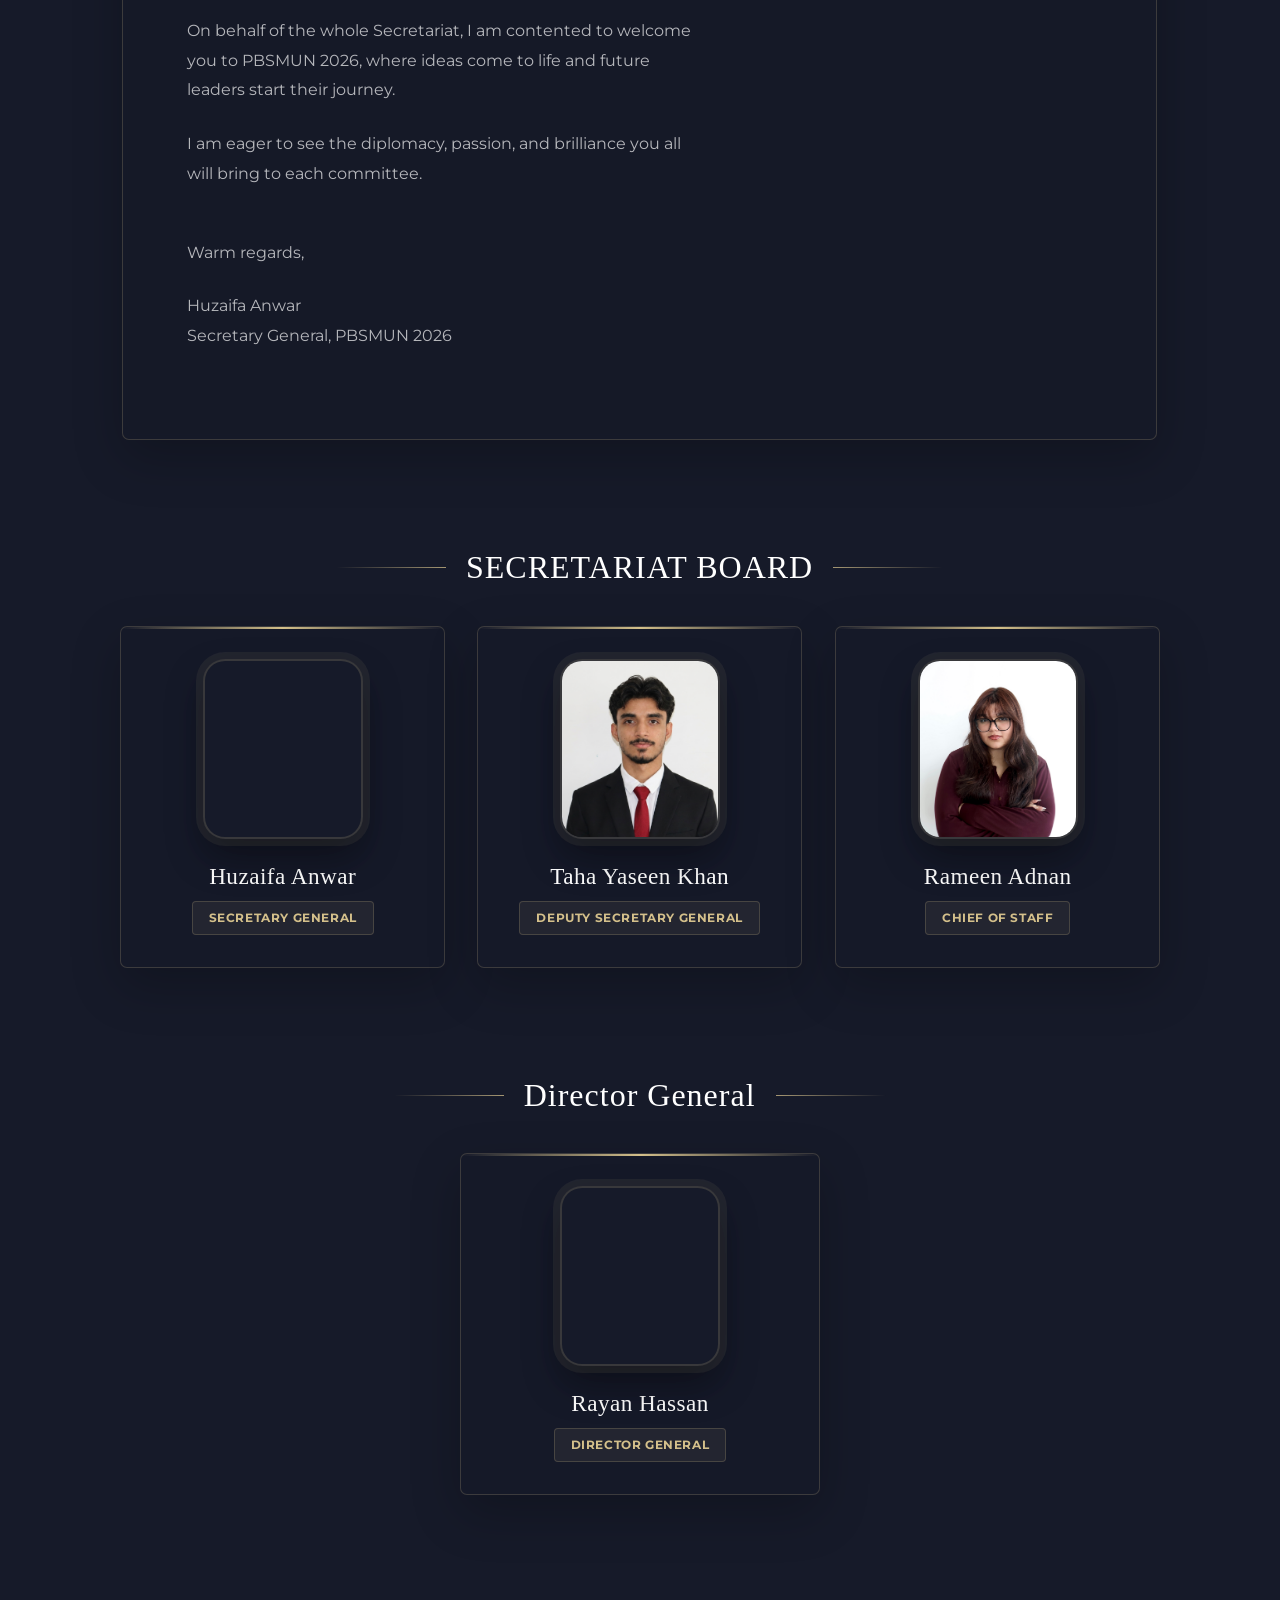
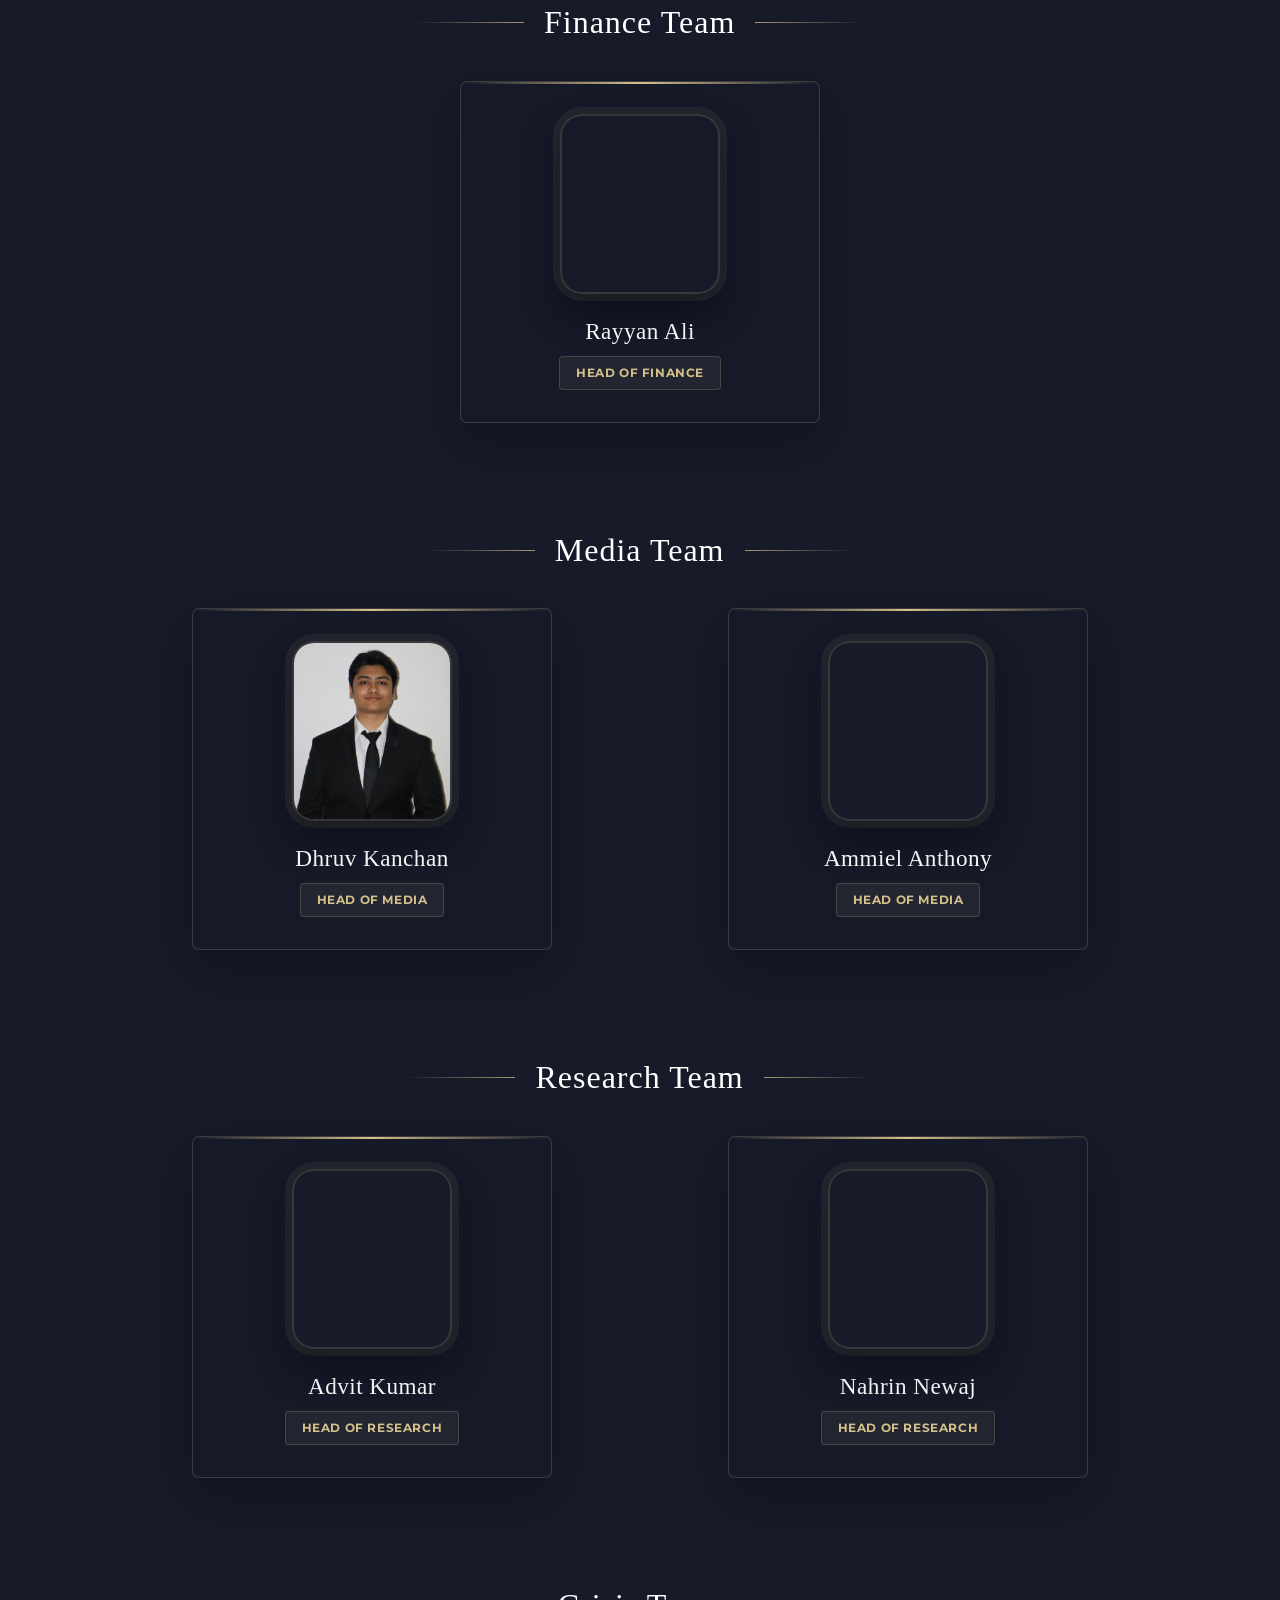
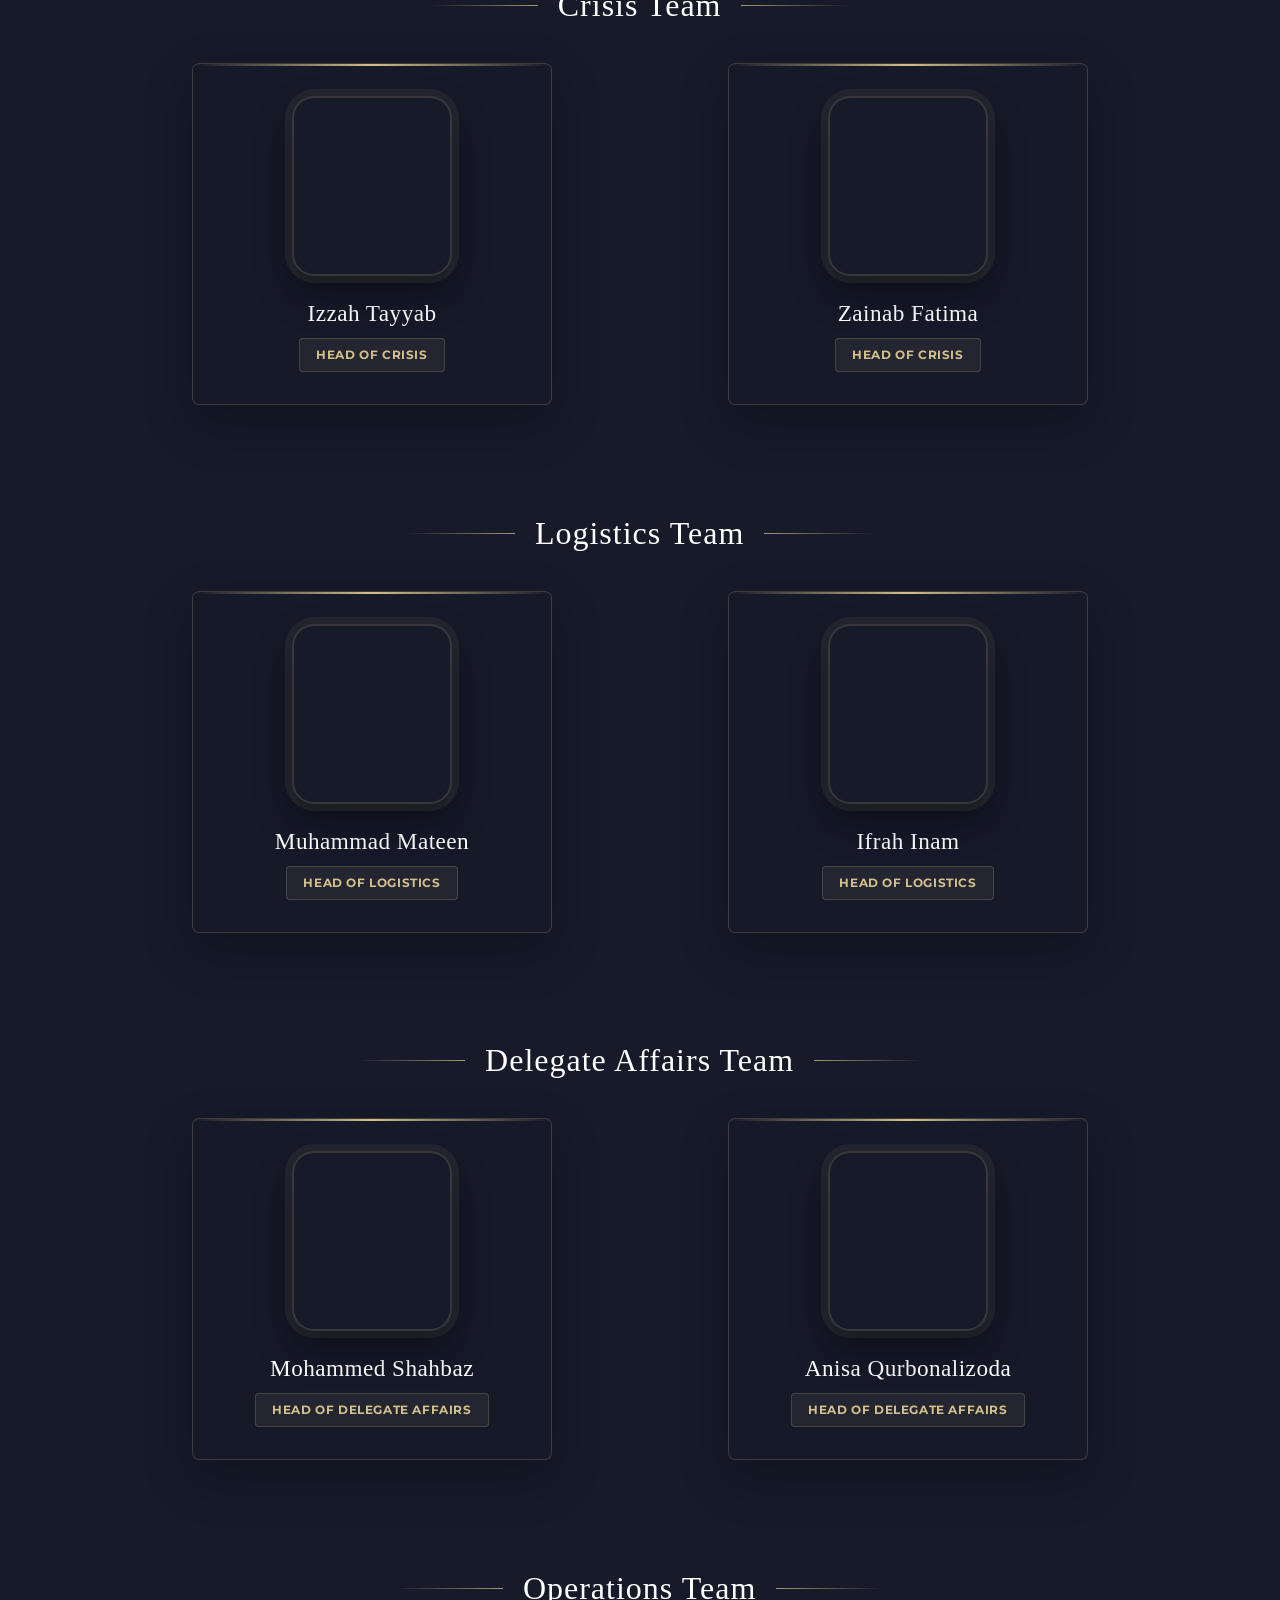
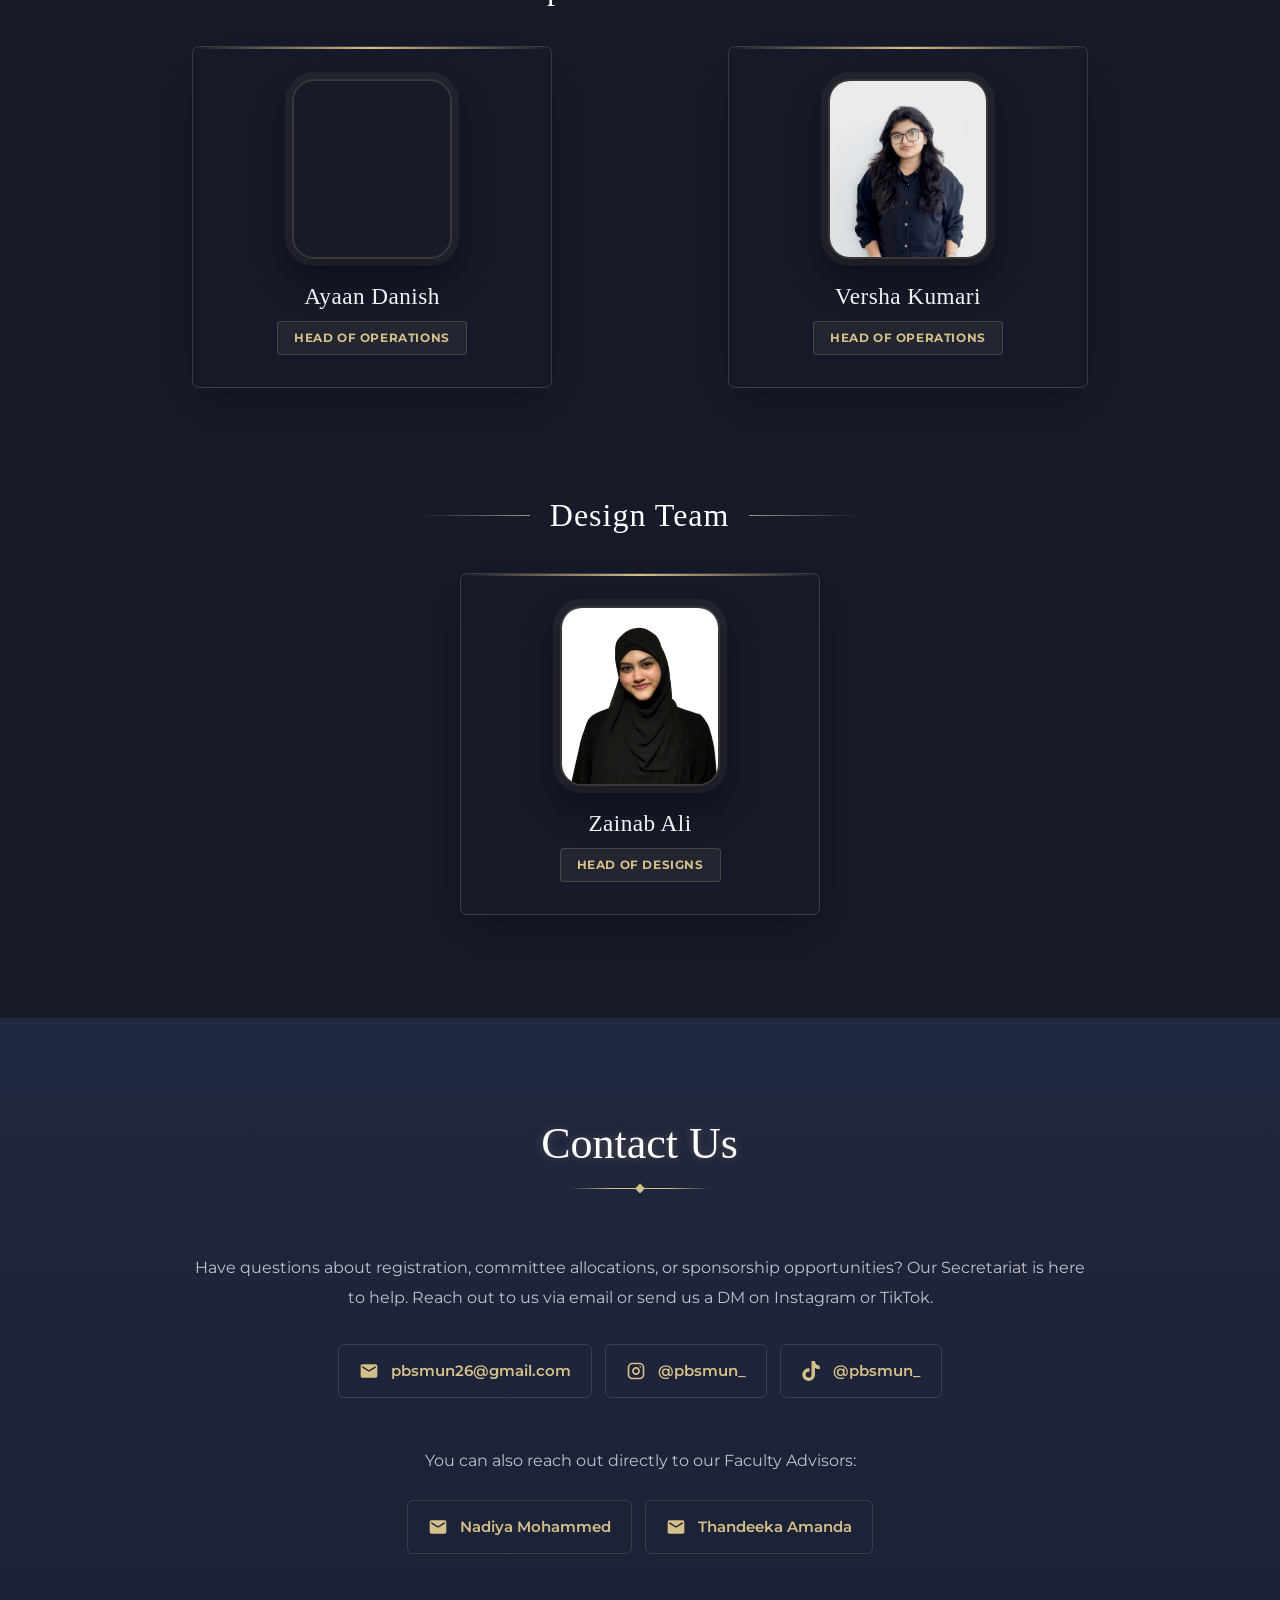
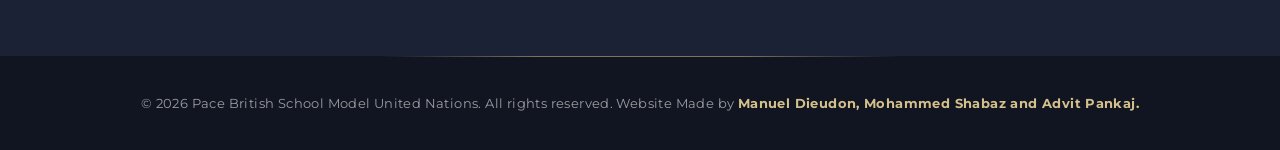
==== commit 81d753a6: "Add files via upload" ====
--- a/index.html
+++ b/index.html
@@ -1,35 +1,37 @@
 <!DOCTYPE html>
 <html lang="en">
+
 <head>
     <meta charset="UTF-8">
     <meta name="viewport" content="width=device-width, initial-scale=1.0">
     <title>PBSMUN | Pace British School Model United Nations</title>
     <link rel="icon" type="image/x-icon" href="/1_1770817820402_2cg59.png">
-    <link rel="stylesheet" media="screen" href="https://fontlibrary.org//face/xb-niloofar" type="text/css"/>
+    <link rel="stylesheet" media="screen" href="https://fontlibrary.org//face/xb-niloofar" type="text/css" />
     <link href="https://fonts.googleapis.com/css2?family=Montserrat:wght@300;400;500;600;700&display=swap" rel="stylesheet">
-    
+
     <style>
         /* Color Palette & Variables */
-        :root {
+        
+         :root {
             --navy-blue: #161a29;
             --light-navy: #1f253a;
-            --gold: #d4c08b;      
+            --gold: #d4c08b;
             --white: #ffffff;
             --gold-shadow: rgba(212, 192, 139, 0.3);
         }
-
+        
         html {
             scroll-behavior: smooth;
             scroll-padding-top: 80px;
         }
-
+        
         * {
             margin: 0;
             padding: 0;
             box-sizing: border-box;
         }
-
         /* Stable, Crash-Free Solid Background */
+        
         body {
             font-family: 'Montserrat', sans-serif;
             background-color: var(--navy-blue);
@@ -37,14 +39,28 @@
             line-height: 1.6;
             overflow-x: hidden;
         }
-
         /* Custom Scrollbar */
-        body::-webkit-scrollbar { width: 10px; background: var(--navy-blue); }
-        body::-webkit-scrollbar-thumb { background-color: var(--gold); border-radius: 5px; }
-
-        h1, h2, h3, h4 { font-family: 'XBNiloofarRegular'; font-weight: normal; font-style: normal; }
-
+        
+        body::-webkit-scrollbar {
+            width: 10px;
+            background: var(--navy-blue);
+        }
+        
+        body::-webkit-scrollbar-thumb {
+            background-color: var(--gold);
+            border-radius: 5px;
+        }
+        
+        h1,
+        h2,
+        h3,
+        h4 {
+            font-family: 'XBNiloofarRegular';
+            font-weight: normal;
+            font-style: normal;
+        }
         /* --- NAVIGATION --- */
+        
         nav {
             display: flex;
             justify-content: space-between;
@@ -55,9 +71,9 @@
             position: sticky;
             top: 0;
             z-index: 1000;
-            box-shadow: 0 4px 20px rgba(0,0,0,0.4);
-        }
-
+            box-shadow: 0 4px 20px rgba(0, 0, 0, 0.4);
+        }
+        
         .nav-logo {
             display: flex;
             align-items: center;
@@ -68,9 +84,19 @@
             text-decoration: none;
             letter-spacing: 2px;
         }
-        .nav-logo img { height: 40px; width: auto; }
-
-        .nav-links { list-style: none; display: flex; gap: 2rem; align-items: center; }
+        
+        .nav-logo img {
+            height: 40px;
+            width: auto;
+        }
+        
+        .nav-links {
+            list-style: none;
+            display: flex;
+            gap: 2rem;
+            align-items: center;
+        }
+        
         .nav-links a {
             color: var(--white);
             text-decoration: none;
@@ -78,28 +104,36 @@
             transition: color 0.3s ease;
             font-family: 'Montserrat', sans-serif;
         }
-        .nav-links a:hover { color: var(--gold); }
-
+        
+        .nav-links a:hover {
+            color: var(--gold);
+        }
         /* Dropdown Styles */
-        .dropdown { position: relative; display: flex; align-items: center; }
+        
+        .dropdown {
+            position: relative;
+            display: flex;
+            align-items: center;
+        }
+        
         .dropdown-content {
             visibility: hidden;
             opacity: 0;
             position: absolute;
             top: 100%;
             left: 50%;
-            transform: translate(-50%, 15px); 
+            transform: translate(-50%, 15px);
             background-color: var(--light-navy);
             min-width: 260px;
-            box-shadow: 0 10px 25px rgba(0,0,0,0.6);
-            border: 2px solid var(--gold); 
-            border-radius: 10px; 
+            box-shadow: 0 10px 25px rgba(0, 0, 0, 0.6);
+            border: 2px solid var(--gold);
+            border-radius: 10px;
             z-index: 1001;
             overflow: hidden;
-            margin-top: 15px; 
-            transition: opacity 0.3s ease, transform 0.3s ease, visibility 0.3s; 
-        }
-
+            margin-top: 15px;
+            transition: opacity 0.3s ease, transform 0.3s ease, visibility 0.3s;
+        }
+        
         .dropdown-content a {
             color: var(--white);
             padding: 15px 25px;
@@ -111,127 +145,355 @@
             border-bottom: 1px solid rgba(212, 192, 139, 0.15);
             transition: background-color 0.3s ease, color 0.3s ease, padding-left 0.3s ease;
         }
-        .dropdown-content a:last-child { border-bottom: none; }
+        
+        .dropdown-content a:last-child {
+            border-bottom: none;
+        }
+        
         .dropdown-content a:hover {
-            background-color: rgba(212, 192, 139, 0.15); 
+            background-color: rgba(212, 192, 139, 0.15);
             color: var(--gold);
             padding-left: 32px;
         }
-
+        
         @media (min-width: 769px) {
             .dropdown:hover .dropdown-content {
                 visibility: visible;
                 opacity: 1;
-                transform: translate(-50%, 0); 
-            }
-        }
-
-        .hamburger { display: none; cursor: pointer; font-size: 2rem; color: var(--gold); user-select: none; padding: 0.5rem; }
-
+                transform: translate(-50%, 0);
+            }
+        }
+        
+        .hamburger {
+            display: none;
+            cursor: pointer;
+            font-size: 2rem;
+            color: var(--gold);
+            user-select: none;
+            padding: 0.5rem;
+        }
         /* Hero Section */
-         header {
-            text-align: center; padding: 2rem; min-height: calc(100vh - 80px); 
-            display: flex; flex-direction: column; justify-content: center; align-items: center;
-            background: linear-gradient(rgba(22, 26, 41, 0.88), rgba(22, 26, 41, 0.88)), 
-            url('https://static01.nyt.com/images/2019/09/27/world/un-explainer1/un-explainer1-articleLarge.jpg?quality=75&auto=webp&disable=upscale');
-            background-size: cover; background-position: center; background-attachment: fixed;
+        
+        header {
+            text-align: center;
+            padding: 2rem;
+            min-height: calc(100vh - 80px);
+            display: flex;
+            flex-direction: column;
+            justify-content: center;
+            align-items: center;
+            background: linear-gradient(rgba(22, 26, 41, 0.88), rgba(22, 26, 41, 0.88)), url('https://static01.nyt.com/images/2019/09/27/world/un-explainer1/un-explainer1-articleLarge.jpg?quality=75&auto=webp&disable=upscale');
+            background-size: cover;
+            background-position: center;
+            background-attachment: fixed;
             border-bottom: 1px solid rgba(212, 192, 139, 0.15);
         }
-
         /* Fix background-attachment scroll lag on mobile */
+        
         @media (hover: none) and (pointer: coarse) {
-            header { background-attachment: scroll; }
-        }
-
-        .hero-logo { max-width: 250px; margin: 0 auto 2rem auto; display: block; filter: drop-shadow(0px 10px 15px rgba(0,0,0,0.5)); animation: heroFadeIn 1.5s ease-out forwards; }
-        .hero-title { font-size: 4rem; margin: 0 auto 0.5rem auto; text-align: center; letter-spacing: 2px; text-shadow: 0 0 20px var(--gold-shadow); opacity: 0; animation: heroFadeInUp 1.5s ease-out 0.3s forwards; }
-        .hero-subtitle { font-size: 1.5rem; font-weight: 300; margin: 0 auto 3rem auto; text-align: center; color: var(--white); opacity: 0; animation: heroFadeInUp 1.5s ease-out 0.6s forwards; }
-
-        .countdown-container { display: flex; gap: 1.5rem; margin: 0 auto 3rem auto; flex-wrap: wrap; justify-content: center; align-items: center; opacity: 0; animation: heroFadeInUp 1.5s ease-out 0.9s forwards; }
-        .time-box { background-color: rgba(212, 192, 139, 0.1); border: 2px solid var(--gold); padding: 1.5rem; border-radius: 8px; min-width: 120px; text-align: center; box-shadow: 0 4px 15px rgba(0,0,0,0.3); }
-        .time-box span { display: block; font-size: 2.5rem; font-weight: 700; font-family: 'XBNiloofarRegular'; color: var(--gold); opacity: 1; user-select: none; pointer-events: none; }
-        .time-box p { font-size: 0.9rem; text-transform: uppercase; letter-spacing: 1px; margin-top: 0.5rem; }
-
+            header {
+                background-attachment: scroll;
+            }
+        }
+        
+        .hero-logo {
+            max-width: 250px;
+            margin: 0 auto 2rem auto;
+            display: block;
+            filter: drop-shadow(0px 10px 15px rgba(0, 0, 0, 0.5));
+            animation: heroFadeIn 1.5s ease-out forwards;
+        }
+        
+        .hero-title {
+            font-size: 4rem;
+            margin: 0 auto 0.5rem auto;
+            text-align: center;
+            letter-spacing: 2px;
+            text-shadow: 0 0 20px var(--gold-shadow);
+            opacity: 0;
+            animation: heroFadeInUp 1.5s ease-out 0.3s forwards;
+        }
+        
+        .hero-subtitle {
+            font-size: 1.5rem;
+            font-weight: 300;
+            margin: 0 auto 3rem auto;
+            text-align: center;
+            color: var(--white);
+            opacity: 0;
+            animation: heroFadeInUp 1.5s ease-out 0.6s forwards;
+        }
+        
+        .countdown-container {
+            display: flex;
+            gap: 1.5rem;
+            margin: 0 auto 3rem auto;
+            flex-wrap: wrap;
+            justify-content: center;
+            align-items: center;
+            opacity: 0;
+            animation: heroFadeInUp 1.5s ease-out 0.9s forwards;
+        }
+        
+        .time-box {
+            background-color: rgba(212, 192, 139, 0.1);
+            border: 2px solid var(--gold);
+            padding: 1.5rem;
+            border-radius: 8px;
+            min-width: 120px;
+            text-align: center;
+            box-shadow: 0 4px 15px rgba(0, 0, 0, 0.3);
+        }
+        
+        .time-box span {
+            display: block;
+            font-size: 2.5rem;
+            font-weight: 700;
+            font-family: 'XBNiloofarRegular';
+            color: var(--gold);
+            opacity: 1;
+            user-select: none;
+            pointer-events: none;
+        }
+        
+        .time-box p {
+            font-size: 0.9rem;
+            text-transform: uppercase;
+            letter-spacing: 1px;
+            margin-top: 0.5rem;
+        }
+        
         .btn {
-            background: linear-gradient(135deg, var(--gold) 0%, #ad9963 100%); color: var(--navy-blue); padding: 1rem 2.5rem;
-            font-size: 1.1rem; font-weight: 600; text-decoration: none; border-radius: 5px; border: none; cursor: pointer; display: inline-block; margin: 0 auto;
-            opacity: 0; box-shadow: 0 4px 15px var(--gold-shadow); animation: heroFadeInUp 1.5s ease-out 1.2s forwards; transition: transform 0.3s ease, box-shadow 0.3s ease, background 0.3s ease;
-        }
-        .btn:hover { background: var(--white); box-shadow: 0 8px 25px rgba(255,255,255, 0.3); transform: translateY(-3px); }
-
-        .section-container { padding: 5rem 10%; }
-        .section-title { text-align: center; font-size: 2.5rem; margin-bottom: 3rem; position: relative; text-shadow: 0 0 10px var(--gold-shadow); color: var(--white); }
-        .section-title::after { content: ''; width: 80px; height: 3px; background: linear-gradient(90deg, transparent, var(--gold), transparent); display: block; margin: 1rem auto 0; }
-        .bg-light { background-color: var(--light-navy); }
-
+            background: linear-gradient(135deg, var(--gold) 0%, #ad9963 100%);
+            color: var(--navy-blue);
+            padding: 1rem 2.5rem;
+            font-size: 1.1rem;
+            font-weight: 600;
+            text-decoration: none;
+            border-radius: 5px;
+            border: none;
+            cursor: pointer;
+            display: inline-block;
+            margin: 0 auto;
+            opacity: 0;
+            box-shadow: 0 4px 15px var(--gold-shadow);
+            animation: heroFadeInUp 1.5s ease-out 1.2s forwards;
+            transition: transform 0.3s ease, box-shadow 0.3s ease, background 0.3s ease;
+        }
+        
+        .btn:hover {
+            background: var(--white);
+            box-shadow: 0 8px 25px rgba(255, 255, 255, 0.3);
+            transform: translateY(-3px);
+        }
+        
+        .section-container {
+            padding: 5rem 10%;
+        }
+        
+        .section-title {
+            text-align: center;
+            font-size: 2.5rem;
+            margin-bottom: 3rem;
+            position: relative;
+            text-shadow: 0 0 10px var(--gold-shadow);
+            color: var(--white);
+        }
+        
+        .section-title::after {
+            content: '';
+            width: 80px;
+            height: 3px;
+            background: linear-gradient(90deg, transparent, var(--gold), transparent);
+            display: block;
+            margin: 1rem auto 0;
+        }
+        
+        .bg-light {
+            background-color: var(--light-navy);
+        }
         /* Standard Animations with GPU Acceleration to fix scroll lag */
-        .scroll-reveal { 
-            opacity: 0; 
-            transform: translateY(40px); 
-            transition: opacity 0.8s ease-out, transform 0.8s ease-out; 
-            will-change: opacity, transform; 
-            backface-visibility: hidden; 
-        }
-        .scroll-reveal.show { opacity: 1; transform: translateY(0); }
-
-        .about-content { text-align: center; max-width: 800px; margin: 0 auto; font-size: 1.1rem; line-height: 1.8; }
-        #more-about-btn { margin-top: 2rem; animation: none; opacity: 1; }
-
+        
+        .scroll-reveal {
+            opacity: 0;
+            transform: translateY(40px);
+            transition: opacity 0.8s ease-out, transform 0.8s ease-out;
+            will-change: opacity, transform;
+            backface-visibility: hidden;
+        }
+        
+        .scroll-reveal.show {
+            opacity: 1;
+            transform: translateY(0);
+        }
+        
+        .about-content {
+            text-align: center;
+            max-width: 800px;
+            margin: 0 auto;
+            font-size: 1.1rem;
+            line-height: 1.8;
+        }
+        
+        #more-about-btn {
+            margin-top: 2rem;
+            animation: none;
+            opacity: 1;
+        }
         /* Modal Styles */
-        .modal { display: none; position: fixed; z-index: 2000; left: 0; top: 0; width: 100%; height: 100%; overflow: hidden; background-color: rgba(15, 18, 30, 0.95); opacity: 0; transition: opacity 0.3s ease; }
-        .modal.show { display: block; opacity: 1; }
-        .modal-content { background-color: var(--light-navy); margin: 3% auto; padding: 3rem; border: 2px solid var(--gold); border-radius: 12px; width: 90%; max-width: 1100px; position: relative; box-shadow: 0 0 40px rgba(0,0,0,0.8), 0 0 15px var(--gold-shadow); transform: translateY(-30px); transition: transform 0.4s ease-out; }
-        .modal.show .modal-content { transform: translateY(0); }
-        .modal-content h2 { color: var(--gold); text-shadow: 0 0 10px var(--gold-shadow); }
-        
-        .close-modal { 
-            color: var(--gold); position: absolute; top: 15px; right: 25px; 
-            font-size: 40px; font-weight: bold; cursor: pointer; transition: color 0.3s ease; 
-            padding: 5px 15px; z-index: 10;
-        }
-        .close-modal:hover { color: var(--white); text-shadow: 0 0 15px var(--gold); text-decoration: none; }
-
-        .scrollable-content { max-height: 70vh; overflow-y: auto; padding-right: 1.5rem; text-align: left; border-top: 1px solid rgba(212, 192, 139, 0.3); padding-top: 1.5rem; }
-        .scrollable-content h3 { color: var(--gold); font-size: 1.8rem; margin-top: 2rem; margin-bottom: 0.8rem; line-height: 1.3; }
-        .scrollable-content p { margin-bottom: 1.2rem; font-size: 1.05rem; color: #e0e0e0; line-height: 1.8; }
-        .scrollable-content::-webkit-scrollbar { width: 8px; }
-        .scrollable-content::-webkit-scrollbar-track { background: rgba(22, 26, 41, 0.5); border-radius: 4px; }
-        .scrollable-content::-webkit-scrollbar-thumb { background: linear-gradient(to bottom, var(--gold), #ad9963); border-radius: 4px; }
-
-        .founder-section { display: flex; gap: 2.5rem; align-items: center; margin-bottom: 1.5rem; margin-top: 0.5rem; }
-        .founder-text { flex: 1; }
-        .founder-text p { margin-bottom: 0; }
-        
-        .founder-photo { 
-            width: 160px; 
-            height: 160px; 
-            flex-shrink: 0; 
-            border: 3px solid var(--gold); 
-            border-radius: 20px; 
-            background-color: var(--navy-blue); 
-            box-shadow: 0 0 15px rgba(212, 192, 139, 0.2); 
-            overflow: hidden; 
-            display: flex; justify-content: center; align-items: center; 
-        }
-        .founder-photo img { width: 100%; height: 100%; object-fit: cover; }
-
+        
+        .modal {
+            display: none;
+            position: fixed;
+            z-index: 2000;
+            left: 0;
+            top: 0;
+            width: 100%;
+            height: 100%;
+            overflow: hidden;
+            background-color: rgba(15, 18, 30, 0.95);
+            opacity: 0;
+            transition: opacity 0.3s ease;
+        }
+        
+        .modal.show {
+            display: block;
+            opacity: 1;
+        }
+        
+        .modal-content {
+            background-color: var(--light-navy);
+            margin: 3% auto;
+            padding: 3rem;
+            border: 2px solid var(--gold);
+            border-radius: 12px;
+            width: 90%;
+            max-width: 1100px;
+            position: relative;
+            box-shadow: 0 0 40px rgba(0, 0, 0, 0.8), 0 0 15px var(--gold-shadow);
+            transform: translateY(-30px);
+            transition: transform 0.4s ease-out;
+        }
+        
+        .modal.show .modal-content {
+            transform: translateY(0);
+        }
+        
+        .modal-content h2 {
+            color: var(--gold);
+            text-shadow: 0 0 10px var(--gold-shadow);
+        }
+        
+        .close-modal {
+            color: var(--gold);
+            position: absolute;
+            top: 15px;
+            right: 25px;
+            font-size: 40px;
+            font-weight: bold;
+            cursor: pointer;
+            transition: color 0.3s ease;
+            padding: 5px 15px;
+            z-index: 10;
+        }
+        
+        .close-modal:hover {
+            color: var(--white);
+            text-shadow: 0 0 15px var(--gold);
+            text-decoration: none;
+        }
+        
+        .scrollable-content {
+            max-height: 70vh;
+            overflow-y: auto;
+            padding-right: 1.5rem;
+            text-align: left;
+            border-top: 1px solid rgba(212, 192, 139, 0.3);
+            padding-top: 1.5rem;
+        }
+        
+        .scrollable-content h3 {
+            color: var(--gold);
+            font-size: 1.8rem;
+            margin-top: 2rem;
+            margin-bottom: 0.8rem;
+            line-height: 1.3;
+        }
+        
+        .scrollable-content p {
+            margin-bottom: 1.2rem;
+            font-size: 1.05rem;
+            color: #e0e0e0;
+            line-height: 1.8;
+        }
+        
+        .scrollable-content::-webkit-scrollbar {
+            width: 8px;
+        }
+        
+        .scrollable-content::-webkit-scrollbar-track {
+            background: rgba(22, 26, 41, 0.5);
+            border-radius: 4px;
+        }
+        
+        .scrollable-content::-webkit-scrollbar-thumb {
+            background: linear-gradient(to bottom, var(--gold), #ad9963);
+            border-radius: 4px;
+        }
+        
+        .founder-section {
+            display: flex;
+            gap: 2.5rem;
+            align-items: center;
+            margin-bottom: 1.5rem;
+            margin-top: 0.5rem;
+        }
+        
+        .founder-text {
+            flex: 1;
+        }
+        
+        .founder-text p {
+            margin-bottom: 0;
+        }
+        
+        .founder-photo {
+            width: 160px;
+            height: 160px;
+            flex-shrink: 0;
+            border: 3px solid var(--gold);
+            border-radius: 20px;
+            background-color: var(--navy-blue);
+            box-shadow: 0 0 15px rgba(212, 192, 139, 0.2);
+            overflow: hidden;
+            display: flex;
+            justify-content: center;
+            align-items: center;
+        }
+        
+        .founder-photo img {
+            width: 100%;
+            height: 100%;
+            object-fit: cover;
+        }
         /* SG Formal Intro Section - Right Center Layout */
-        .sg-intro-container { 
-            display: flex; 
-            flex-direction: row; 
-            align-items: center; 
-            justify-content: space-between; 
-            gap: 4rem; 
-            width: 85vw; 
-            min-height: 75vh; 
-            max-width: 1400px; 
-            margin: 0 auto 4rem auto; 
-            background-color: var(--light-navy); 
-            padding: 4rem; 
-            border-radius: 15px; 
-            border: 1px solid rgba(212, 192, 139, 0.15); 
-            border-top: 4px solid var(--gold); 
-            box-shadow: 0 4px 15px rgba(0,0,0,0.4); 
+        
+        .sg-intro-container {
+            display: flex;
+            flex-direction: row;
+            align-items: center;
+            justify-content: space-between;
+            gap: 4rem;
+            width: 85vw;
+            min-height: 75vh;
+            max-width: 1400px;
+            margin: 0 auto 4rem auto;
+            background-color: var(--light-navy);
+            padding: 4rem;
+            border-radius: 15px;
+            border: 1px solid rgba(212, 192, 139, 0.15);
+            border-top: 4px solid var(--gold);
+            box-shadow: 0 4px 15px rgba(0, 0, 0, 0.4);
         }
         
         .sg-profile {
@@ -241,70 +503,113 @@
             flex-shrink: 0;
             width: 320px;
         }
-
-        .sg-intro-text { 
-            text-align: left; 
-            flex: 1; 
-        }
-        
-        .sg-intro-text h3 { 
-            color: var(--gold); 
-            font-size: 2.2rem; 
-            margin-bottom: 2rem; 
-            font-family: 'XBNiloofarRegular', sans-serif; 
-            letter-spacing: 1px; 
+        
+        .sg-intro-text {
+            text-align: left;
+            flex: 1;
+        }
+        
+        .sg-intro-text h3 {
+            color: var(--gold);
+            font-size: 2.2rem;
+            margin-bottom: 2rem;
+            font-family: 'XBNiloofarRegular', sans-serif;
+            letter-spacing: 1px;
             text-transform: uppercase;
             text-align: left;
         }
         
-        .sg-intro-text p { 
-            color: var(--white); 
-            font-size: 1.1rem; 
-            line-height: 1.8; 
-            opacity: 0.9; 
-            margin-bottom: 1.5rem; 
-            text-align: justify; 
-        }
-        
-        .sg-intro-photo { 
-            width: 100%; 
-            height: 420px; 
-            border-radius: 15px; 
-            border: 3px solid var(--gold); 
-            overflow: hidden; 
-            box-shadow: 0 0 25px rgba(212, 192, 139, 0.3); 
-            background-color: var(--navy-blue); 
-            margin-bottom: 1.5rem; 
-        }
-        .sg-intro-photo img { width: 100%; height: 100%; object-fit: cover; }
-        
+        .sg-intro-text p {
+            color: var(--white);
+            font-size: 1.1rem;
+            line-height: 1.8;
+            opacity: 0.9;
+            margin-bottom: 1.5rem;
+            text-align: justify;
+        }
+        
+        .sg-intro-photo {
+            width: 100%;
+            height: 420px;
+            border-radius: 15px;
+            border: 3px solid var(--gold);
+            overflow: hidden;
+            box-shadow: 0 0 25px rgba(212, 192, 139, 0.3);
+            background-color: var(--navy-blue);
+            margin-bottom: 1.5rem;
+        }
+        
+        .sg-intro-photo img {
+            width: 100%;
+            height: 100%;
+            object-fit: cover;
+        }
         /* Signature/Title under photo */
-        .sg-signature { text-align: center; }
-        .sg-signature h4 { 
-            font-size: 1.25rem; 
-            color: var(--white); 
-            letter-spacing: 2px; 
-            margin-bottom: 0.2rem; 
-            text-transform: uppercase; 
+        
+        .sg-signature {
+            text-align: center;
+        }
+        
+        .sg-signature h4 {
+            font-size: 1.25rem;
+            color: var(--white);
+            letter-spacing: 2px;
+            margin-bottom: 0.2rem;
+            text-transform: uppercase;
             font-family: 'XBNiloofarRegular', sans-serif;
         }
-        .sg-signature h5 { 
-            font-size: 1rem; 
-            color: var(--gold); 
-            letter-spacing: 1.5px; 
-            font-weight: 600; 
-            text-transform: uppercase; 
-        }
-
+        
+        .sg-signature h5 {
+            font-size: 1rem;
+            color: var(--gold);
+            letter-spacing: 1.5px;
+            font-weight: 600;
+            text-transform: uppercase;
+        }
         /* Meet The Team Section */
-        .division-title { font-size: 2rem; margin-top: 4rem; margin-bottom: 1.5rem; color: var(--white); letter-spacing: 1px; display: flex; justify-content: center; align-items: center; text-align: center; width: 100%; }
-        .division-title::before, .division-title::after { content: "—"; color: var(--gold); margin: 0 15px; opacity: 0.6; }
-
-        .team-grid { display: grid; grid-template-columns: repeat(auto-fit, minmax(250px, 1fr)); gap: 2.5rem; justify-content: center; max-width: 1000px; margin: 0 auto; }
-        .team-grid.secretariat-row { max-width: 750px; margin: 0 auto 2.5rem auto; }
-        .card-wrapper { display: flex; justify-content: center; width: 100%; }
-
+        
+        .division-title {
+            font-size: 2rem;
+            margin-top: 4rem;
+            margin-bottom: 1.5rem;
+            color: var(--white);
+            letter-spacing: 1px;
+            display: flex;
+            justify-content: center;
+            align-items: center;
+            text-align: center;
+            width: 100%;
+        }
+        
+        .division-title::before,
+        .division-title::after {
+            content: "—";
+            color: var(--gold);
+            margin: 0 15px;
+            opacity: 0.6;
+        }
+        
+        .team-grid {
+            display: grid;
+            grid-template-columns: repeat(auto-fit, minmax(250px, 1fr));
+            gap: 2.5rem;
+            justify-content: center;
+            max-width: 1000px;
+            margin: 0 auto;
+        }
+        
+        .team-grid.secretariat-row {
+            max-width: 1040px;
+            margin: 0 auto 2.5rem auto;
+        }
+        
+        .card-wrapper {
+            display: flex;
+            justify-content: center;
+            width: 100%;
+        }
         /* Team Cards - Added GPU acceleration */
+        
         .team-card {
             background-color: var(--light-navy);
             border: 1px solid rgba(212, 192, 139, 0.15);
@@ -312,23 +617,29 @@
             border-radius: 12px;
             padding: 3rem 1.5rem;
             text-align: center;
-            transition: transform 0.3s ease, border-color 0.3s ease, box-shadow 0.3s ease; 
-            box-shadow: 0 4px 15px rgba(0,0,0,0.4);
+            transition: transform 0.3s ease, border-color 0.3s ease, box-shadow 0.3s ease;
+            box-shadow: 0 4px 15px rgba(0, 0, 0, 0.4);
             cursor: pointer;
             position: relative;
             overflow: hidden;
             outline: none;
             max-width: 380px;
             width: 100%;
-            will-change: transform, box-shadow; 
-        }
-        .team-card:hover, .team-card:focus { transform: translateY(-8px); border-color: var(--gold); box-shadow: 0 10px 30px rgba(212, 192, 139, 0.15); }
-
+            will-change: transform, box-shadow;
+        }
+        
+        .team-card:hover,
+        .team-card:focus {
+            transform: translateY(-8px);
+            border-color: var(--gold);
+            box-shadow: 0 10px 30px rgba(212, 192, 139, 0.15);
+        }
+        
         .team-photo-frame {
             width: 180px;
-            height: 180px; 
+            height: 180px;
             margin: 0 auto 1.5rem auto;
-            border-radius: 25px; 
+            border-radius: 25px;
             border: 3px solid var(--gold);
             background-color: var(--navy-blue);
             overflow: hidden;
@@ -337,86 +648,277 @@
             justify-content: center;
             transition: transform 0.3s ease, box-shadow 0.3s ease;
             box-shadow: 0 0 15px rgba(212, 192, 139, 0.25);
-            will-change: transform, box-shadow; 
-        }
-        .team-card:hover .team-photo-frame { transform: scale(1.03); box-shadow: 0 0 25px rgba(212, 192, 139, 0.4); }
-        .team-photo-frame img { width: 100%; height: 100%; object-fit: cover; }
-        .fallback-icon { font-size: 4.5rem; color: rgba(212, 192, 139, 0.5); }
-
-        .team-card h3 { font-size: 1.5rem; margin-bottom: 0.8rem; color: var(--white); text-align: center; }
-        .team-role { font-size: 0.85rem; font-weight: 700; color: var(--gold); text-transform: uppercase; letter-spacing: 1.5px; margin-bottom: 0; text-align: center; background: rgba(212, 192, 139, 0.1); display: inline-block; padding: 6px 16px; border-radius: 20px; border: 1px solid rgba(212, 192, 139, 0.3); }
-
+            will-change: transform, box-shadow;
+        }
+        
+        .team-card:hover .team-photo-frame {
+            transform: scale(1.03);
+            box-shadow: 0 0 25px rgba(212, 192, 139, 0.4);
+        }
+        
+        .team-photo-frame img {
+            width: 100%;
+            height: 100%;
+            object-fit: cover;
+        }
+        
+        .fallback-icon {
+            font-size: 4.5rem;
+            color: rgba(212, 192, 139, 0.5);
+        }
+        
+        .team-card h3 {
+            font-size: 1.5rem;
+            margin-bottom: 0.8rem;
+            color: var(--white);
+            text-align: center;
+        }
+        
+        .team-role {
+            font-size: 0.85rem;
+            font-weight: 700;
+            color: var(--gold);
+            text-transform: uppercase;
+            letter-spacing: 1.5px;
+            margin-bottom: 0;
+            text-align: center;
+            background: rgba(212, 192, 139, 0.1);
+            display: inline-block;
+            padding: 6px 16px;
+            border-radius: 20px;
+            border: 1px solid rgba(212, 192, 139, 0.3);
+        }
         /* Contact Section */
-        .contact-content { text-align: center; max-width: 800px; margin: 0 auto; }
-        .contact-links { display: flex; justify-content: center; gap: 1.5rem; margin-top: 3rem; flex-wrap: wrap; }
-        .contact-btn { display: flex; align-items: center; gap: 12px; font-size: 1.1rem; font-weight: 600; color: var(--gold); text-decoration: none; padding: 1rem 2rem; border: 2px solid var(--gold); border-radius: 8px; background: var(--navy-blue); box-shadow: 0 4px 15px rgba(0,0,0,0.4); transition: all 0.3s ease; }
-        .contact-btn svg { width: 24px; height: 24px; fill: currentColor; transition: fill 0.3s ease; }
-        .contact-btn:hover { background-color: var(--gold); color: var(--navy-blue); box-shadow: 0 8px 25px var(--gold-shadow); transform: translateY(-3px); }
-
-        footer { text-align: center; padding: 3rem 2rem; background-color: var(--navy-blue); border-top: 2px solid var(--gold); font-size: 0.9rem; color: rgba(255,255,255,0.7); }
-
-        @keyframes heroFadeInUp { from { opacity: 0; transform: translateY(20px); } to { opacity: 1; transform: translateY(0); } }
-        @keyframes heroFadeIn { from { opacity: 0; } to { opacity: 1; } }
-
+        
+        .contact-content {
+            text-align: center;
+            max-width: 800px;
+            margin: 0 auto;
+        }
+        
+        .contact-links {
+            display: flex;
+            justify-content: center;
+            gap: 1.5rem;
+            margin-top: 3rem;
+            flex-wrap: wrap;
+        }
+        
+        .contact-btn {
+            display: flex;
+            align-items: center;
+            gap: 12px;
+            font-size: 1.1rem;
+            font-weight: 600;
+            color: var(--gold);
+            text-decoration: none;
+            padding: 1rem 2rem;
+            border: 2px solid var(--gold);
+            border-radius: 8px;
+            background: var(--navy-blue);
+            box-shadow: 0 4px 15px rgba(0, 0, 0, 0.4);
+            transition: all 0.3s ease;
+        }
+        
+        .contact-btn svg {
+            width: 24px;
+            height: 24px;
+            fill: currentColor;
+            transition: fill 0.3s ease;
+        }
+        
+        .contact-btn:hover {
+            background-color: var(--gold);
+            color: var(--navy-blue);
+            box-shadow: 0 8px 25px var(--gold-shadow);
+            transform: translateY(-3px);
+        }
+        
+        footer {
+            text-align: center;
+            padding: 3rem 2rem;
+            background-color: var(--navy-blue);
+            border-top: 2px solid var(--gold);
+            font-size: 0.9rem;
+            color: rgba(255, 255, 255, 0.7);
+        }
+        
+        @keyframes heroFadeInUp {
+            from {
+                opacity: 0;
+                transform: translateY(20px);
+            }
+            to {
+                opacity: 1;
+                transform: translateY(0);
+            }
+        }
+        
+        @keyframes heroFadeIn {
+            from {
+                opacity: 0;
+            }
+            to {
+                opacity: 1;
+            }
+        }
         /* --- MOBILE RESPONSIVENESS (IMPROVED ACCESSIBILITY) --- */
+        
         @media (max-width: 900px) {
             /* Kept for structural continuity if needed */
         }
-
+        
         @media (max-width: 768px) {
-            .hero-title { font-size: 2.2rem; }
-            .hero-subtitle { font-size: 1.1rem; }
-            .section-title { font-size: 2rem; }
-            
-            .hamburger { display: block; }
-            .nav-links { display: none; flex-direction: column; position: absolute; top: 72px; left: 0; width: 100%; background-color: var(--light-navy); padding: 1rem 0; box-shadow: 0 10px 25px rgba(0,0,0,0.5); border-bottom: 2px solid var(--gold); }
-            .nav-links.active { display: flex; }
-            .nav-links li { margin: 1rem 0; text-align: center; width: 100%; }
-            .dropdown { flex-direction: column; }
-            .dropdown-content { visibility: visible; opacity: 1; position: relative; top: 0; left: 0; transform: none; box-shadow: none; border: none; background-color: transparent; width: 100%; box-sizing: border-box; margin-top: 0.5rem; display: none; }
-            .dropdown-content.show { display: block; animation: heroFadeIn 0.3s ease; }
-            .dropdown-content a { padding: 12px 20px; font-size: 1rem; text-align: center; } 
-            
-            .countdown-container { gap: 0.8rem; }
-            .time-box { min-width: 75px; padding: 1rem 0.5rem; }
-            .time-box span { font-size: 1.5rem; }
-            .time-box p { font-size: 0.75rem; }
-            
-            .section-container { padding: 4rem 5%; }
-            .team-card { padding: 2.5rem 1.5rem; }
-            .hero-logo { max-width: 180px; }
-
-            .sg-intro-container { flex-direction: column-reverse; width: 95vw; min-height: auto; text-align: center; padding: 2.5rem 1.5rem; gap: 2rem; align-items: center; }
-            .sg-intro-text p { text-align: left; }
-            .sg-intro-text h3 { font-size: 1.8rem; text-align: center; }
-            .sg-profile { width: 100%; max-width: 300px; }
-            .sg-intro-photo { width: 100%; height: 350px; }
-            
+            .hero-title {
+                font-size: 2.2rem;
+            }
+            .hero-subtitle {
+                font-size: 1.1rem;
+            }
+            .section-title {
+                font-size: 2rem;
+            }
+            .hamburger {
+                display: block;
+            }
+            .nav-links {
+                display: none;
+                flex-direction: column;
+                position: absolute;
+                top: 72px;
+                left: 0;
+                width: 100%;
+                background-color: var(--light-navy);
+                padding: 1rem 0;
+                box-shadow: 0 10px 25px rgba(0, 0, 0, 0.5);
+                border-bottom: 2px solid var(--gold);
+            }
+            .nav-links.active {
+                display: flex;
+            }
+            .nav-links li {
+                margin: 1rem 0;
+                text-align: center;
+                width: 100%;
+            }
+            .dropdown {
+                flex-direction: column;
+            }
+            .dropdown-content {
+                visibility: visible;
+                opacity: 1;
+                position: relative;
+                top: 0;
+                left: 0;
+                transform: none;
+                box-shadow: none;
+                border: none;
+                background-color: transparent;
+                width: 100%;
+                box-sizing: border-box;
+                margin-top: 0.5rem;
+                display: none;
+            }
+            .dropdown-content.show {
+                display: block;
+                animation: heroFadeIn 0.3s ease;
+            }
+            .dropdown-content a {
+                padding: 12px 20px;
+                font-size: 1rem;
+                text-align: center;
+            }
+            .countdown-container {
+                gap: 0.8rem;
+            }
+            .time-box {
+                min-width: 75px;
+                padding: 1rem 0.5rem;
+            }
+            .time-box span {
+                font-size: 1.5rem;
+            }
+            .time-box p {
+                font-size: 0.75rem;
+            }
+            .section-container {
+                padding: 4rem 5%;
+            }
+            .team-card {
+                padding: 2.5rem 1.5rem;
+            }
+            .hero-logo {
+                max-width: 180px;
+            }
+            .sg-intro-container {
+                flex-direction: column-reverse;
+                width: 95vw;
+                min-height: auto;
+                text-align: center;
+                padding: 2.5rem 1.5rem;
+                gap: 2rem;
+                align-items: center;
+            }
+            .sg-intro-text p {
+                text-align: left;
+            }
+            .sg-intro-text h3 {
+                font-size: 1.8rem;
+                text-align: center;
+            }
+            .sg-profile {
+                width: 100%;
+                max-width: 300px;
+            }
+            .sg-intro-photo {
+                width: 100%;
+                height: 350px;
+            }
             /* Modal / About Us optimizations */
-            .modal-content { 
-                width: 95%; 
-                padding: 1.5rem; 
-                margin: 5% auto; 
-            }
-            .close-modal { top: 5px; right: 10px; font-size: 35px; }
-            .scrollable-content { padding-right: 0.5rem; max-height: 75vh; }
-            .scrollable-content h3 { font-size: 1.5rem; }
-            .scrollable-content p { font-size: 1rem; }
-            
+            .modal-content {
+                width: 95%;
+                padding: 1.5rem;
+                margin: 5% auto;
+            }
+            .close-modal {
+                top: 5px;
+                right: 10px;
+                font-size: 35px;
+            }
+            .scrollable-content {
+                padding-right: 0.5rem;
+                max-height: 75vh;
+            }
+            .scrollable-content h3 {
+                font-size: 1.5rem;
+            }
+            .scrollable-content p {
+                font-size: 1rem;
+            }
             /* Founder Section stacked on mobile */
-            .founder-section { 
-                flex-direction: column-reverse; 
-                align-items: center; 
-                text-align: center; 
+            .founder-section {
+                flex-direction: column-reverse;
+                align-items: center;
+                text-align: center;
                 gap: 1.5rem;
             }
-            .founder-photo { width: 150px; height: 150px; } 
-            
-            .contact-btn { font-size: 1rem; padding: 1rem 1.5rem; width: 100%; justify-content: center; }
-            .team-grid.secretariat-row { max-width: 100%; }
+            .founder-photo {
+                width: 150px;
+                height: 150px;
+            }
+            .contact-btn {
+                font-size: 1rem;
+                padding: 1rem 1.5rem;
+                width: 100%;
+                justify-content: center;
+            }
+            .team-grid.secretariat-row {
+                max-width: 100%;
+            }
         }
         /* 2026 visual refinement — preserves the original navy and gold palette */
-        :root {
+        
+         :root {
             --navy-blue: #161a29;
             --light-navy: #1f253a;
             --gold: #d4c08b;
@@ -431,19 +933,28 @@
             --shadow-sm: 0 10px 30px rgba(5, 8, 18, 0.18);
             --shadow-lg: 0 24px 70px rgba(5, 8, 18, 0.42);
         }
-
+        
         body {
-            background:
-                radial-gradient(circle at 15% 12%, rgba(212, 192, 139, 0.055), transparent 28rem),
-                var(--navy-blue);
+            background: radial-gradient(circle at 15% 12%, rgba(212, 192, 139, 0.055), transparent 28rem), var(--navy-blue);
             font-size: 16px;
             -webkit-font-smoothing: antialiased;
         }
-
-        body::selection { background: var(--gold); color: var(--navy-blue); }
-        a, button, .team-card { -webkit-tap-highlight-color: transparent; }
-        img { max-width: 100%; }
-
+        
+        body::selection {
+            background: var(--gold);
+            color: var(--navy-blue);
+        }
+        
+        a,
+        button,
+        .team-card {
+            -webkit-tap-highlight-color: transparent;
+        }
+        
+        img {
+            max-width: 100%;
+        }
+        
         nav {
             min-height: 76px;
             padding: 0.9rem clamp(1.25rem, 5vw, 5rem);
@@ -453,107 +964,454 @@
             backdrop-filter: blur(18px);
             -webkit-backdrop-filter: blur(18px);
         }
-
-        .nav-logo { gap: 0.75rem; font-size: 1.35rem; font-weight: 600; }
-        .nav-logo img { height: 44px; }
-        .nav-links { gap: clamp(1.1rem, 2.4vw, 2.25rem); }
-        .nav-links a { position: relative; font-size: 0.82rem; letter-spacing: 0.08em; text-transform: uppercase; }
-        .nav-links > li > a::after {
-            content: ''; position: absolute; right: 0; bottom: -0.55rem; left: 0;
-            height: 1px; background: var(--gold); transform: scaleX(0); transform-origin: right;
+        
+        .nav-logo {
+            gap: 0.75rem;
+            font-size: 1.35rem;
+            font-weight: 600;
+        }
+        
+        .nav-logo img {
+            height: 44px;
+        }
+        
+        .nav-links {
+            gap: clamp(1.1rem, 2.4vw, 2.25rem);
+        }
+        
+        .nav-links a {
+            position: relative;
+            font-size: 0.82rem;
+            letter-spacing: 0.08em;
+            text-transform: uppercase;
+        }
+        
+        .nav-links>li>a::after {
+            content: '';
+            position: absolute;
+            right: 0;
+            bottom: -0.55rem;
+            left: 0;
+            height: 1px;
+            background: var(--gold);
+            transform: scaleX(0);
+            transform-origin: right;
             transition: transform 0.25s ease;
         }
-        .nav-links > li > a:hover::after, .nav-links > li > a:focus-visible::after { transform: scaleX(1); transform-origin: left; }
-        .dropdown-content { padding: 0.45rem; border: 1px solid var(--line); border-radius: 14px; background: rgba(31, 37, 58, 0.98); box-shadow: var(--shadow-lg); }
-        .dropdown-content a { border-radius: 9px; border-bottom: 0; padding: 0.85rem 1rem; font-size: 0.78rem; }
-        .dropdown-content a:hover { padding-left: 1.25rem; }
-
+        
+        .nav-links>li>a:hover::after,
+        .nav-links>li>a:focus-visible::after {
+            transform: scaleX(1);
+            transform-origin: left;
+        }
+        
+        .dropdown-content {
+            padding: 0.45rem;
+            border: 1px solid var(--line);
+            border-radius: 14px;
+            background: rgba(31, 37, 58, 0.98);
+            box-shadow: var(--shadow-lg);
+        }
+        
+        .dropdown-content a {
+            border-radius: 9px;
+            border-bottom: 0;
+            padding: 0.85rem 1rem;
+            font-size: 0.78rem;
+        }
+        
+        .dropdown-content a:hover {
+            padding-left: 1.25rem;
+        }
+        
         header {
-            position: relative; isolation: isolate; min-height: calc(100svh - 76px);
+            position: relative;
+            isolation: isolate;
+            min-height: calc(100svh - 76px);
             padding: clamp(5rem, 9vw, 8rem) 1.5rem;
-            background-position: center 35%; border-bottom: 1px solid var(--line);
-        }
+            background-position: center 35%;
+            border-bottom: 1px solid var(--line);
+        }
+        
         header::before {
-            content: ''; position: absolute; inset: 0; z-index: -1;
+            content: '';
+            position: absolute;
+            inset: 0;
+            z-index: -1;
             background: radial-gradient(circle at center, transparent 0%, rgba(10, 13, 24, 0.22) 55%, rgba(10, 13, 24, 0.72) 100%);
             pointer-events: none;
         }
-        .hero-logo { width: clamp(150px, 17vw, 225px); margin-bottom: 1.6rem; filter: drop-shadow(0 16px 30px rgba(0,0,0,.48)); }
-        .hero-title { max-width: 1000px; font-size: clamp(2.75rem, 7vw, 5.75rem); line-height: 0.98; letter-spacing: 0.035em; }
-        .hero-subtitle { max-width: 720px; margin-top: 1rem; margin-bottom: 2.5rem; color: var(--muted); font-size: clamp(1rem, 2vw, 1.25rem); letter-spacing: 0.05em; }
-        .countdown-container { gap: 0.75rem; margin-bottom: 2.5rem; }
-        .time-box { min-width: 112px; padding: 1.15rem 1rem; background: rgba(22, 26, 41, 0.58); border: 1px solid var(--line); border-radius: 14px; box-shadow: var(--shadow-sm); backdrop-filter: blur(10px); }
-        .time-box span { font-family: 'Montserrat', sans-serif; font-size: clamp(1.8rem, 4vw, 2.45rem); line-height: 1; }
-        .time-box p { color: var(--muted); font-size: 0.68rem; letter-spacing: 0.16em; }
-
-        .btn { padding: 0.95rem 1.8rem; border: 1px solid rgba(255,255,255,.18); border-radius: 999px; font-size: 0.84rem; letter-spacing: 0.08em; text-transform: uppercase; box-shadow: 0 10px 30px var(--gold-shadow); }
-        .btn:focus-visible, .contact-btn:focus-visible, .team-card:focus-visible, .hamburger:focus-visible, .close-modal:focus-visible { outline: 2px solid var(--gold); outline-offset: 4px; }
-
-        .section-container { padding: clamp(5rem, 9vw, 8rem) clamp(1.25rem, 8vw, 8rem); }
-        .section-title { margin-bottom: clamp(2.5rem, 5vw, 4rem); font-size: clamp(2.25rem, 5vw, 3.6rem); line-height: 1.1; letter-spacing: 0.02em; }
-        .section-title::after { width: 54px; height: 2px; margin-top: 1.2rem; }
-        .bg-light { background: linear-gradient(135deg, rgba(255,255,255,.018), transparent 45%), var(--light-navy); }
-        .about-content { max-width: 780px; color: var(--muted); font-size: clamp(1rem, 1.5vw, 1.12rem); line-height: 1.95; }
-
-        .sg-intro-container { width: min(1180px, calc(100% - 2.5rem)); min-height: 0; gap: clamp(2.5rem, 6vw, 5.5rem); padding: clamp(2rem, 5vw, 4.5rem); border: 1px solid var(--line); border-top: 1px solid var(--line); border-radius: var(--radius-lg); background: linear-gradient(145deg, rgba(255,255,255,.035), transparent 55%), var(--light-navy); box-shadow: var(--shadow-lg); }
-        .sg-profile { width: min(320px, 100%); }
-        .sg-intro-photo { height: 410px; border: 1px solid var(--line); border-radius: 22px; box-shadow: 0 18px 45px rgba(5,8,18,.36); }
-        .sg-intro-text h3 { margin-bottom: 1.4rem; font-size: clamp(1.8rem, 3vw, 2.6rem); line-height: 1.15; text-transform: none; }
-        .sg-intro-text p { color: var(--muted); font-size: 1rem; line-height: 1.9; text-align: left; }
-        .sg-signature h4 { font-family: 'Montserrat', sans-serif; font-size: 1rem; font-weight: 600; }
-        .sg-signature h5 { font-size: 0.72rem; }
-
-        .division-title { margin-top: clamp(4rem, 8vw, 7rem); margin-bottom: 2rem; font-size: clamp(1.55rem, 3vw, 2.15rem); }
-        .division-title::before, .division-title::after { content: ''; width: 34px; height: 1px; background: var(--gold); }
-        .team-grid { max-width: 1040px; gap: 1.5rem; }
-        .team-card { max-width: 360px; padding: 2rem 1.5rem 1.7rem; border: 1px solid var(--line); border-top: 1px solid var(--line); border-radius: var(--radius-md); background: linear-gradient(145deg, rgba(255,255,255,.035), transparent 55%), var(--light-navy); box-shadow: var(--shadow-sm); }
-        .team-card:hover, .team-card:focus { transform: translateY(-6px); box-shadow: 0 20px 48px rgba(5,8,18,.42); }
-        .team-photo-frame { width: 160px; height: 180px; border: 1px solid var(--line); border-radius: 18px; box-shadow: none; }
-        .team-card h3 { margin-bottom: 0.65rem; font-size: 1.45rem; line-height: 1.2; }
-        .team-role { padding: 0.45rem 0.85rem; border-color: var(--line); background: rgba(212,192,139,.07); font-size: 0.68rem; letter-spacing: 0.12em; }
-
-        .contact-content { max-width: 900px; }
-        .contact-content > p { color: var(--muted); line-height: 1.85; }
-        .contact-links { gap: 0.8rem; margin-top: 2rem; }
-        .contact-btn { min-height: 54px; padding: 0.8rem 1.25rem; border: 1px solid var(--line); border-radius: 999px; background: rgba(22,26,41,.52); box-shadow: none; font-size: 0.86rem; }
-        .contact-btn svg { width: 20px; height: 20px; }
-        footer { padding: 2rem 1.25rem; border-top: 1px solid var(--line); background: #111522; font-size: 0.78rem; letter-spacing: 0.03em; }
-
-        .modal { padding: 1.5rem; background: rgba(8, 11, 20, 0.82); backdrop-filter: blur(12px); }
-        .modal-content { width: min(1040px, 100%); margin: min(5vh, 3rem) auto; padding: clamp(1.5rem, 4vw, 3.5rem); border: 1px solid var(--line); border-radius: var(--radius-lg); box-shadow: var(--shadow-lg); }
-        .close-modal { top: 0.8rem; right: 1rem; font-size: 2rem; line-height: 1; }
-        .scrollable-content { scrollbar-color: var(--gold) transparent; }
-
+        
+        .hero-logo {
+            width: clamp(150px, 17vw, 225px);
+            margin-bottom: 1.6rem;
+            filter: drop-shadow(0 16px 30px rgba(0, 0, 0, .48));
+        }
+        
+        .hero-title {
+            max-width: 1000px;
+            font-size: clamp(2.75rem, 7vw, 5.75rem);
+            line-height: 0.98;
+            letter-spacing: 0.035em;
+        }
+        
+        .hero-subtitle {
+            max-width: 720px;
+            margin-top: 1rem;
+            margin-bottom: 2.5rem;
+            color: var(--muted);
+            font-size: clamp(1rem, 2vw, 1.25rem);
+            letter-spacing: 0.05em;
+        }
+        
+        .countdown-container {
+            gap: 0.75rem;
+            margin-bottom: 1rem;
+        }
+
+        .conference-dates {
+            margin: 0 auto 2.5rem;
+            color: var(--gold);
+            font-size: clamp(1rem, 2vw, 1.2rem);
+            font-weight: 600;
+            letter-spacing: 0.08em;
+            opacity: 0;
+            animation: heroFadeInUp 1.5s ease-out 1.05s forwards;
+        }
+        
+        .time-box {
+            min-width: 112px;
+            padding: 1.15rem 1rem;
+            background: rgba(22, 26, 41, 0.58);
+            border: 1px solid var(--line);
+            border-radius: 14px;
+            box-shadow: var(--shadow-sm);
+            backdrop-filter: blur(10px);
+        }
+        
+        .time-box span {
+            font-family: 'Montserrat', sans-serif;
+            font-size: clamp(1.8rem, 4vw, 2.45rem);
+            line-height: 1;
+        }
+        
+        .time-box p {
+            color: var(--muted);
+            font-size: 0.68rem;
+            letter-spacing: 0.16em;
+        }
+        
+        .btn {
+            padding: 0.95rem 1.8rem;
+            border: 1px solid rgba(255, 255, 255, .18);
+            border-radius: 999px;
+            font-size: 0.84rem;
+            letter-spacing: 0.08em;
+            text-transform: uppercase;
+            box-shadow: 0 10px 30px var(--gold-shadow);
+        }
+        
+        .btn:focus-visible,
+        .contact-btn:focus-visible,
+        .team-card:focus-visible,
+        .hamburger:focus-visible,
+        .close-modal:focus-visible {
+            outline: 2px solid var(--gold);
+            outline-offset: 4px;
+        }
+        
+        .section-container {
+            padding: clamp(5rem, 9vw, 8rem) clamp(1.25rem, 8vw, 8rem);
+        }
+        
+        .section-title {
+            margin-bottom: clamp(2.5rem, 5vw, 4rem);
+            font-size: clamp(2.25rem, 5vw, 3.6rem);
+            line-height: 1.1;
+            letter-spacing: 0.02em;
+        }
+        
+        .section-title::after {
+            width: 54px;
+            height: 2px;
+            margin-top: 1.2rem;
+        }
+        
+        .bg-light {
+            background: linear-gradient(135deg, rgba(255, 255, 255, .018), transparent 45%), var(--light-navy);
+        }
+        
+        .about-content {
+            max-width: 780px;
+            color: var(--muted);
+            font-size: clamp(1rem, 1.5vw, 1.12rem);
+            line-height: 1.95;
+        }
+        
+        .sg-intro-container {
+            width: min(1180px, calc(100% - 2.5rem));
+            min-height: 0;
+            gap: clamp(2.5rem, 6vw, 5.5rem);
+            padding: clamp(2rem, 5vw, 4.5rem);
+            border: 1px solid var(--line);
+            border-top: 1px solid var(--line);
+            border-radius: var(--radius-lg);
+            background: linear-gradient(145deg, rgba(255, 255, 255, .035), transparent 55%), var(--light-navy);
+            box-shadow: var(--shadow-lg);
+        }
+        
+        .sg-profile {
+            width: min(320px, 100%);
+        }
+        
+        .sg-intro-photo {
+            height: 410px;
+            border: 1px solid var(--line);
+            border-radius: 22px;
+            box-shadow: 0 18px 45px rgba(5, 8, 18, .36);
+        }
+        
+        .sg-intro-text h3 {
+            margin-bottom: 1.4rem;
+            font-size: clamp(1.8rem, 3vw, 2.6rem);
+            line-height: 1.15;
+            text-transform: none;
+        }
+        
+        .sg-intro-text p {
+            color: var(--muted);
+            font-size: 1rem;
+            line-height: 1.9;
+            text-align: left;
+        }
+        
+        .sg-signature h4 {
+            font-family: 'Montserrat', sans-serif;
+            font-size: 1rem;
+            font-weight: 600;
+        }
+        
+        .sg-signature h5 {
+            font-size: 0.72rem;
+        }
+        
+        .division-title {
+            margin-top: clamp(4rem, 8vw, 7rem);
+            margin-bottom: 2rem;
+            font-size: clamp(1.55rem, 3vw, 2.15rem);
+        }
+        
+        .division-title::before,
+        .division-title::after {
+            content: '';
+            width: 34px;
+            height: 1px;
+            background: var(--gold);
+        }
+        
+        .team-grid {
+            max-width: 1040px;
+            gap: 1.5rem;
+        }
+        
+        .team-card {
+            max-width: 360px;
+            padding: 2rem 1.5rem 1.7rem;
+            border: 1px solid var(--line);
+            border-top: 1px solid var(--line);
+            border-radius: var(--radius-md);
+            background: linear-gradient(145deg, rgba(255, 255, 255, .035), transparent 55%), var(--light-navy);
+            box-shadow: var(--shadow-sm);
+        }
+        
+        .team-card:hover,
+        .team-card:focus {
+            transform: translateY(-6px);
+            box-shadow: 0 20px 48px rgba(5, 8, 18, .42);
+        }
+        
+        .team-photo-frame {
+            width: 160px;
+            height: 180px;
+            border: 1px solid var(--line);
+            border-radius: 18px;
+            box-shadow: none;
+        }
+        
+        .team-card h3 {
+            margin-bottom: 0.65rem;
+            font-size: 1.45rem;
+            line-height: 1.2;
+        }
+        
+        .team-role {
+            padding: 0.45rem 0.85rem;
+            border-color: var(--line);
+            background: rgba(212, 192, 139, .07);
+            font-size: 0.68rem;
+            letter-spacing: 0.12em;
+        }
+        
+        .contact-content {
+            max-width: 900px;
+        }
+        
+        .contact-content>p {
+            color: var(--muted);
+            line-height: 1.85;
+        }
+        
+        .contact-links {
+            gap: 0.8rem;
+            margin-top: 2rem;
+        }
+        
+        .contact-btn {
+            min-height: 54px;
+            padding: 0.8rem 1.25rem;
+            border: 1px solid var(--line);
+            border-radius: 999px;
+            background: rgba(22, 26, 41, .52);
+            box-shadow: none;
+            font-size: 0.86rem;
+        }
+        
+        .contact-btn svg {
+            width: 20px;
+            height: 20px;
+        }
+        
+        footer {
+            padding: 2rem 1.25rem;
+            border-top: 1px solid var(--line);
+            background: #111522;
+            font-size: 0.78rem;
+            letter-spacing: 0.03em;
+        }
+        
+        .modal {
+            padding: 1.5rem;
+            background: rgba(8, 11, 20, 0.82);
+            backdrop-filter: blur(12px);
+        }
+        
+        .modal-content {
+            width: min(1040px, 100%);
+            margin: min(5vh, 3rem) auto;
+            padding: clamp(1.5rem, 4vw, 3.5rem);
+            border: 1px solid var(--line);
+            border-radius: var(--radius-lg);
+            box-shadow: var(--shadow-lg);
+        }
+        
+        .close-modal {
+            top: 0.8rem;
+            right: 1rem;
+            font-size: 2rem;
+            line-height: 1;
+        }
+        
+        .scrollable-content {
+            scrollbar-color: var(--gold) transparent;
+        }
+        
         @media (max-width: 768px) {
-            nav { min-height: 68px; }
-            .nav-logo { font-size: 1.08rem; }
-            .nav-logo img { height: 38px; }
-            .hamburger { padding: 0.2rem; font-size: 1.65rem; }
-            .nav-links { top: 68px; max-height: calc(100vh - 68px); overflow-y: auto; padding: 1.2rem; gap: 0; background: rgba(22,26,41,.98); }
-            .nav-links li { margin: 0.35rem 0; }
-            .nav-links > li > a { display: block; padding: 0.75rem; }
-            header { padding-inline: 1rem; }
-            .hero-title { font-size: clamp(2.5rem, 13vw, 4rem); }
-            .countdown-container { display: grid; grid-template-columns: repeat(4, minmax(0, 1fr)); width: min(100%, 430px); }
-            .time-box { min-width: 0; padding: 0.9rem 0.25rem; }
-            .time-box p { font-size: 0.58rem; letter-spacing: 0.09em; }
-            .section-container { padding-inline: 1.25rem; }
-            .sg-intro-container { width: calc(100% - 1rem); padding: 2rem 1.25rem; border-radius: 22px; }
-            .sg-intro-photo { height: 360px; }
-            .team-grid { grid-template-columns: 1fr; }
-            .team-card { max-width: 390px; }
-            .contact-btn { width: 100%; justify-content: center; }
-            .modal { padding: 0.65rem; }
-            .modal-content { margin: 1.5vh auto; }
-        }
-
+            nav {
+                min-height: 68px;
+            }
+            .nav-logo {
+                font-size: 1.08rem;
+            }
+            .nav-logo img {
+                height: 38px;
+            }
+            .hamburger {
+                padding: 0.2rem;
+                font-size: 1.65rem;
+            }
+            .nav-links {
+                top: 68px;
+                max-height: calc(100vh - 68px);
+                overflow-y: auto;
+                padding: 1.2rem;
+                gap: 0;
+                background: rgba(22, 26, 41, .98);
+            }
+            .nav-links li {
+                margin: 0.35rem 0;
+            }
+            .nav-links>li>a {
+                display: block;
+                padding: 0.75rem;
+            }
+            header {
+                padding-inline: 1rem;
+            }
+            .hero-title {
+                font-size: clamp(2.5rem, 13vw, 4rem);
+            }
+            .countdown-container {
+                display: grid;
+                grid-template-columns: repeat(4, minmax(0, 1fr));
+                width: min(100%, 430px);
+            }
+            .time-box {
+                min-width: 0;
+                padding: 0.9rem 0.25rem;
+            }
+            .time-box p {
+                font-size: 0.58rem;
+                letter-spacing: 0.09em;
+            }
+            .section-container {
+                padding-inline: 1.25rem;
+            }
+            .sg-intro-container {
+                width: calc(100% - 1rem);
+                padding: 2rem 1.25rem;
+                border-radius: 22px;
+            }
+            .sg-intro-photo {
+                height: 360px;
+            }
+            .team-grid {
+                grid-template-columns: 1fr;
+            }
+            .team-card {
+                max-width: 390px;
+            }
+            .contact-btn {
+                width: 100%;
+                justify-content: center;
+            }
+            .modal {
+                padding: 0.65rem;
+            }
+            .modal-content {
+                margin: 1.5vh auto;
+            }
+        }
+        
         @media (prefers-reduced-motion: reduce) {
-            html { scroll-behavior: auto; }
-            *, *::before, *::after { animation-duration: 0.01ms !important; animation-iteration-count: 1 !important; transition-duration: 0.01ms !important; }
-            .scroll-reveal { opacity: 1; transform: none; }
+            html {
+                scroll-behavior: auto;
+            }
+            *,
+            *::before,
+            *::after {
+                animation-duration: 0.01ms !important;
+                animation-iteration-count: 1 !important;
+                transition-duration: 0.01ms !important;
+            }
+            .scroll-reveal {
+                opacity: 1;
+                transform: none;
+            }
         }
     </style>
+    <link rel="stylesheet" href="site-polish.css">
 </head>
+
 <body>
 
     <nav>
@@ -563,16 +1421,8 @@
         <div class="hamburger" onclick="toggleMenu()">☰</div>
         <ul class="nav-links" id="nav-menu">
             <li><a href="#home" onclick="toggleMenu()">Home</a></li>
-            <li class="dropdown">
-                <a href="javascript:void(0)" onclick="toggleDropdown(event)">Applications</a>
-                <div class="dropdown-content" id="app-dropdown">
-                    <a href="/delegate-app.html" onclick="toggleMenu()">Delegate Applications</a>
-                    <a href="/chair-app.html" onclick="toggleMenu()">Chair Applications</a>
-                    <a href="/staff-app.html" onclick="toggleMenu()">Staff Applications</a>
-                </div>
-            </li>
             <li><a href="guides.html" onclick="toggleMenu()">The Conference</a></li>
-            <li><a href="/schedule-coming-soon.html" onclick="toggleMenu()">Schedule</a></li>
+            <li><a href="schedule.html" onclick="toggleMenu()">Schedule</a></li>
             <li><a href="#about" onclick="toggleMenu()">About</a></li>
             <li><a href="#team" onclick="toggleMenu()">Team</a></li>
             <li><a href="#contact" onclick="toggleMenu()">Contact Us</a></li>
@@ -581,7 +1431,7 @@
 
     <header id="home">
         <img src="1_1770817820402_2cg59.png" alt="PBSMUN Logo" class="hero-logo" loading="lazy" decoding="async">
-        
+
         <h1 class="hero-title">PBSMUN '26</h1>
         <p class="hero-subtitle">Pace British School Model United Nations</p>
 
@@ -603,6 +1453,8 @@
                 <p>Seconds</p>
             </div>
         </div>
+
+        <p class="conference-dates">November 20th &ndash; 22nd</p>
 
         <a href="#team" class="btn">Meet The Team</a>
     </header>
@@ -612,8 +1464,9 @@
         <div class="about-content scroll-reveal">
             <p> Pace British School aims to offer an inclusive opportunity for growth alongside a respectful display of skill, creativity and ambition with the aid of our dedicated staff and brilliant students. </p>
             <br>
-            <p>We at PBS MUN believe in the power of the youth to drive positive change in the world. As such, PBSMUN made to be a place where students can display and develop their skills, while simultaneously working towards developing solutions to change this world for the better. Debates, POIs, speeches, challenges, resolution papers- all aspects of an MUN—are integrated to create an engaging, educational, and impactful experience for every delegate.  </p>
-            
+            <p>We at PBS MUN believe in the power of the youth to drive positive change in the world. As such, PBSMUN made to be a place where students can display and develop their skills, while simultaneously working towards developing solutions to change
+                this world for the better. Debates, POIs, speeches, challenges, resolution papers- all aspects of an MUN—are integrated to create an engaging, educational, and impactful experience for every delegate. </p>
+
             <button id="more-about-btn" class="btn scroll-reveal">Learn More</button>
         </div>
     </section>
@@ -624,18 +1477,26 @@
         <div class="sg-intro-container scroll-reveal">
             <div class="sg-intro-text">
                 <h3>Welcome from the Secretary-General</h3>
-                <p>I am delighted to welcome you all to our first ever PACE British School Model United Nations Conference (PBSMUN). Being your Secretary-General for this conference is more than just a title to me, it is a responsibility and a chance I truly appreciate.</p>
-                
-                <p>I used to sit nervously in committee sessions as a delegate, and now I am leading this conference. I’ve seen firsthand just how powerful MUN's can be. It is about more than just speeches and resolutions. It is a place where people start to build confidence, question their views, make friends, and leaders begin to find their voice. MUN has changed how I see things, how I talk, and how I understand what is going on around me, and I hope this conference has the same impact on you.</p>
-                
-                <p>We live in a time where people are more connected than ever, but somehow, that connection does not always bring us together like it should. Problems around the world do not stop at borders, and finding answers means working together. Each of you stands for a country, a perspective, and a duty. During this conference, you will spend time debating, negotiating, making compromises, and working together. Along the way, you will see that diplomacy isn’t just about winning debates but about creating an understanding environment.</p>
-                
-                <p>This conference is a place not only to talk but to listen, not just to compete but to learn and grow. If this is your first time as a delegate or you have done it before, I invite you to push yourself a little, speak up with confidence, and really get involved. The difference you make here might be bigger than you think.</p>
-                
-                <p>Our MUN trusts that young leaders can make a difference. We believe that change does not start in big rooms filled with power, it starts with people talking, sharing ideas, and those who have the courage to think in new ways. Over the next few sessions, I hope you push yourself a bit, encourage each other, and above all, have a great time along the way.</p>
-                
+                <p>I am delighted to welcome you all to our first ever PACE British School Model United Nations Conference (PBSMUN). Being your Secretary-General for this conference is more than just a title to me, it is a responsibility and a chance I truly
+                    appreciate.
+                </p>
+
+                <p>I used to sit nervously in committee sessions as a delegate, and now I am leading this conference. I’ve seen firsthand just how powerful MUN's can be. It is about more than just speeches and resolutions. It is a place where people start
+                    to build confidence, question their views, make friends, and leaders begin to find their voice. MUN has changed how I see things, how I talk, and how I understand what is going on around me, and I hope this conference has the same
+                    impact on you.</p>
+
+                <p>We live in a time where people are more connected than ever, but somehow, that connection does not always bring us together like it should. Problems around the world do not stop at borders, and finding answers means working together. Each
+                    of you stands for a country, a perspective, and a duty. During this conference, you will spend time debating, negotiating, making compromises, and working together. Along the way, you will see that diplomacy isn’t just about winning
+                    debates but about creating an understanding environment.</p>
+
+                <p>This conference is a place not only to talk but to listen, not just to compete but to learn and grow. If this is your first time as a delegate or you have done it before, I invite you to push yourself a little, speak up with confidence,
+                    and really get involved. The difference you make here might be bigger than you think.</p>
+
+                <p>Our MUN trusts that young leaders can make a difference. We believe that change does not start in big rooms filled with power, it starts with people talking, sharing ideas, and those who have the courage to think in new ways. Over the
+                    next few sessions, I hope you push yourself a bit, encourage each other, and above all, have a great time along the way.</p>
+
                 <p>On behalf of the whole Secretariat, I am contented to welcome you to PBSMUN 2026, where ideas come to life and future leaders start their journey.</p>
-                
+
                 <p>I am eager to see the diplomacy, passion, and brilliance you all will bring to each committee.</p>
                 <br>
                 <p>Warm regards,</p>
@@ -652,10 +1513,10 @@
                 </div>
             </div>
         </div>
-        
+
         <h3 class="division-title scroll-reveal">SECRETARIAT BOARD</h3>
-        
-        <div class="team-grid secretariat-row">
+
+        <div class="team-grid secretariat-row" style="margin-bottom: 0;">
             <div class="card-wrapper scroll-reveal">
                 <div class="team-card">
                     <div class="team-photo-frame">
@@ -677,20 +1538,6 @@
                     <p class="team-role">Deputy Secretary General</p>
                 </div>
             </div>
-        </div>
-
-        <div class="team-grid secretariat-row" style="margin-bottom: 0;">
-            <div class="card-wrapper scroll-reveal">
-                <div class="team-card">
-                    <div class="team-photo-frame">
-                        <img src="Khadeeja.png" alt="Khadeeja Dua" loading="lazy" decoding="async" onerror="this.style.display='none'; this.nextElementSibling.style.display='block';">
-                        <span class="fallback-icon" style="display:none;"></span>
-                    </div>
-                    <h3>Khadeeja Dua</h3>
-                    <p class="team-role">Deputy Secretary General</p>
-                </div>
-            </div>
-
             <div class="card-wrapper scroll-reveal">
                 <div class="team-card">
                     <div class="team-photo-frame">
@@ -702,7 +1549,7 @@
                 </div>
             </div>
         </div>
-        
+
         <h3 class="division-title scroll-reveal">Director General</h3>
         <div class="team-grid">
             <div class="card-wrapper scroll-reveal">
@@ -730,7 +1577,7 @@
                 </div>
             </div>
         </div>
-    
+
         <h3 class="division-title scroll-reveal">Media Team</h3>
         <div class="team-grid">
             <div class="card-wrapper scroll-reveal">
@@ -747,21 +1594,21 @@
             <div class="card-wrapper scroll-reveal">
                 <div class="team-card">
                     <div class="team-photo-frame">
-                        <img src="Masah.jpeg" alt="Masah Mohamed" loading="lazy" decoding="async" onerror="this.style.display='none'; this.nextElementSibling.style.display='block';">
+                        <img src="Ammiel.jpeg" alt="Ammiel" loading="lazy" decoding="async" onerror="this.style.display='none'; this.nextElementSibling.style.display='block';">
                         <span class="fallback-icon" style="display:none;"></span>
                     </div>
-                    <h3>Masah Mohamed</h3>
+                    <h3>Ammiel Anthony</h3>
                     <p class="team-role">Head of Media</p>
                 </div>
             </div>
         </div>
-        
+
         <h3 class="division-title scroll-reveal">Research Team</h3>
         <div class="team-grid">
             <div class="card-wrapper scroll-reveal">
                 <div class="team-card">
                     <div class="team-photo-frame">
-                         <img src="Advit.jpeg" alt="Advit Kumar" loading="lazy" decoding="async" onerror="this.style.display='none'; this.nextElementSibling.style.display='block';">
+                        <img src="Advit.jpeg" alt="Advit Kumar" loading="lazy" decoding="async" onerror="this.style.display='none'; this.nextElementSibling.style.display='block';">
                         <span class="fallback-icon" style="display:none;"></span>
                     </div>
                     <h3>Advit Kumar</h3>
@@ -836,7 +1683,7 @@
             <div class="card-wrapper scroll-reveal">
                 <div class="team-card">
                     <div class="team-photo-frame">
-                         <img src="Shahbaz.jpeg" alt="Mohammed Shahbaz" loading="lazy" decoding="async" onerror="this.style.display='none'; this.nextElementSibling.style.display='block';">
+                        <img src="Shahbaz.jpeg" alt="Mohammed Shahbaz" loading="lazy" decoding="async" onerror="this.style.display='none'; this.nextElementSibling.style.display='block';">
                         <span class="fallback-icon" style="display:none;"></span>
                     </div>
                     <h3>Mohammed Shahbaz</h3>
@@ -861,7 +1708,7 @@
             <div class="card-wrapper scroll-reveal">
                 <div class="team-card">
                     <div class="team-photo-frame">
-                         <img src="Ayaan.jpeg" alt="Ayaan Danish" loading="lazy" decoding="async" onerror="this.style.display='none'; this.nextElementSibling.style.display='block';">
+                        <img src="Ayaan.jpeg" alt="Ayaan Danish" loading="lazy" decoding="async" onerror="this.style.display='none'; this.nextElementSibling.style.display='block';">
                         <span class="fallback-icon" style="display:none;"></span>
                     </div>
                     <h3>Ayaan Danish</h3>
@@ -886,17 +1733,6 @@
             <div class="card-wrapper scroll-reveal">
                 <div class="team-card">
                     <div class="team-photo-frame">
-                         <img src="Manuel.jpeg" alt="Manuel Dieudon" loading="lazy" decoding="async" onerror="this.style.display='none'; this.nextElementSibling.style.display='block';">
-                        <span class="fallback-icon" style="display:none;"></span>
-                    </div>
-                    <h3>Manuel Dieudon</h3>
-                    <p class="team-role">Head of Designs</p>
-                </div>
-            </div>
-
-            <div class="card-wrapper scroll-reveal">
-                <div class="team-card">
-                    <div class="team-photo-frame">
                         <img src="Zainab.jpeg" alt="Zainab Ali" loading="lazy" decoding="async" onerror="this.style.display='none'; this.nextElementSibling.style.display='block';">
                         <span class="fallback-icon" style="display:none;"></span>
                     </div>
@@ -912,67 +1748,67 @@
         <h2 class="section-title scroll-reveal">Contact Us</h2>
         <div class="contact-content scroll-reveal">
             <p>Have questions about registration, committee allocations, or sponsorship opportunities? Our Secretariat is here to help. Reach out to us via email or send us a DM on Instagram or TikTok.</p>
-            
+
             <div class="contact-links">
                 <a href="mailto:pbsmun26@gmail.com" class="contact-btn">
-                    <svg viewBox="0 0 24 24"><path d="M20 4H4C2.9 4 2.01 4.9 2.01 6L2 18C2 19.1 2.9 20 4 20H20C21.1 20 22 19.1 22 18V6C22 4.9 21.1 4 20 4ZM20 8L12 13L4 8V6L12 11L20 6V8Z"/></svg>
-                    pbsmun26@gmail.com
+                    <svg viewBox="0 0 24 24"><path d="M20 4H4C2.9 4 2.01 4.9 2.01 6L2 18C2 19.1 2.9 20 4 20H20C21.1 20 22 19.1 22 18V6C22 4.9 21.1 4 20 4ZM20 8L12 13L4 8V6L12 11L20 6V8Z"/></svg> pbsmun26@gmail.com
                 </a>
-                
+
                 <a href="https://www.instagram.com/pbsmun_?utm_source=ig_web_button_share_sheet&igsh=ZDNlZDc0MzIxNw==" target="_blank" rel="noopener noreferrer" class="contact-btn">
-                    <svg viewBox="0 0 24 24"><path d="M7.8 2H16.2C19.4 2 22 4.6 22 7.8V16.2C22 19.4 19.4 22 16.2 22H7.8C4.6 22 2 19.4 2 16.2V7.8C2 4.6 4.6 2 7.8 2ZM7.6 4C5.6 4 4 5.6 4 7.6V16.4C4 18.4 5.6 20 7.6 20H16.4C18.4 20 20 18.4 20 16.4V7.6C20 5.6 18.4 4 16.4 4H7.6ZM12 9.25C13.52 9.25 14.75 10.48 14.75 12C14.75 13.52 13.52 14.75 12 14.75C10.48 14.75 9.25 13.52 9.25 12C9.25 10.48 10.48 9.25 12 9.25ZM12 7.25C9.38 7.25 7.25 9.38 7.25 12C7.25 14.62 9.38 16.75 12 16.75C14.62 16.75 16.75 14.62 16.75 12C16.75 9.38 14.62 7.25 12 7.25ZM17 6C17.55 6 18 6.45 18 7C18 7.55 17.55 8 17 8C16.45 8 16 7.55 16 7C16 6.45 16.45 6 17 6Z"/></svg>
-                    @pbsmun_
+                    <svg viewBox="0 0 24 24"><path d="M7.8 2H16.2C19.4 2 22 4.6 22 7.8V16.2C22 19.4 19.4 22 16.2 22H7.8C4.6 22 2 19.4 2 16.2V7.8C2 4.6 4.6 2 7.8 2ZM7.6 4C5.6 4 4 5.6 4 7.6V16.4C4 18.4 5.6 20 7.6 20H16.4C18.4 20 20 18.4 20 16.4V7.6C20 5.6 18.4 4 16.4 4H7.6ZM12 9.25C13.52 9.25 14.75 10.48 14.75 12C14.75 13.52 13.52 14.75 12 14.75C10.48 14.75 9.25 13.52 9.25 12C9.25 10.48 10.48 9.25 12 9.25ZM12 7.25C9.38 7.25 7.25 9.38 7.25 12C7.25 14.62 9.38 16.75 12 16.75C14.62 16.75 16.75 14.62 16.75 12C16.75 9.38 14.62 7.25 12 7.25ZM17 6C17.55 6 18 6.45 18 7C18 7.55 17.55 8 17 8C16.45 8 16 7.55 16 7C16 6.45 16.45 6 17 6Z"/></svg>                    @pbsmun_
                 </a>
 
                 <a href="https://www.tiktok.com/@pbsmun_?is_from_webapp=1&sender_device=pc" target="_blank" rel="noopener noreferrer" class="contact-btn">
-                    <svg viewBox="0 0 448 512"><path d="M448,209.91a210.06,210.06,0,0,1-122.77-39.25V349.38A162.55,162.55,0,1,1,185,188.31V278.2a74.62,74.62,0,1,0,52.23,71.18V0l88,0a121.18,121.18,0,0,0,1.86,22.17h0A122.18,122.18,0,0,0,381,102.39a121.43,121.43,0,0,0,67,20.14Z"/></svg>
-                    @pbsmun_
+                    <svg viewBox="0 0 448 512"><path d="M448,209.91a210.06,210.06,0,0,1-122.77-39.25V349.38A162.55,162.55,0,1,1,185,188.31V278.2a74.62,74.62,0,1,0,52.23,71.18V0l88,0a121.18,121.18,0,0,0,1.86,22.17h0A122.18,122.18,0,0,0,381,102.39a121.43,121.43,0,0,0,67,20.14Z"/></svg>                    @pbsmun_
                 </a>
             </div>
 
             <p style="margin-top: 3rem;">You can also reach out directly to our Faculty Advisors:</p>
             <div class="contact-links" style="margin-top: 1.5rem;">
                 <a href="mailto:nadiya.saleem@pacebritish.com" class="contact-btn">
-                    <svg viewBox="0 0 24 24"><path d="M20 4H4C2.9 4 2.01 4.9 2.01 6L2 18C2 19.1 2.9 20 4 20H20C21.1 20 22 19.1 22 18V6C22 4.9 21.1 4 20 4ZM20 8L12 13L4 8V6L12 11L20 6V8Z"/></svg>
-                    Nadiya Mohammed
+                    <svg viewBox="0 0 24 24"><path d="M20 4H4C2.9 4 2.01 4.9 2.01 6L2 18C2 19.1 2.9 20 4 20H20C21.1 20 22 19.1 22 18V6C22 4.9 21.1 4 20 4ZM20 8L12 13L4 8V6L12 11L20 6V8Z"/></svg> Nadiya Mohammed
                 </a>
                 <a href="mailto:thandeka.amanda@pacebritish.com" class="contact-btn">
-                    <svg viewBox="0 0 24 24"><path d="M20 4H4C2.9 4 2.01 4.9 2.01 6L2 18C2 19.1 2.9 20 4 20H20C21.1 20 22 19.1 22 18V6C22 4.9 21.1 4 20 4ZM20 8L12 13L4 8V6L12 11L20 6V8Z"/></svg>
-                    Thandeeka Amanda
+                    <svg viewBox="0 0 24 24"><path d="M20 4H4C2.9 4 2.01 4.9 2.01 6L2 18C2 19.1 2.9 20 4 20H20C21.1 20 22 19.1 22 18V6C22 4.9 21.1 4 20 4ZM20 8L12 13L4 8V6L12 11L20 6V8Z"/></svg> Thandeeka Amanda
                 </a>
             </div>
         </div>
     </section>
 
     <footer>
-        <p>© 2026 Pace British School Model United Nations. All rights reserved. Website Made by Manuel Dieudon , Mohammed Shabaz and Advit Pankaj. </p>
+        <p>© 2026 Pace British School Model United Nations. All rights reserved. Website Made by <span class="site-credit">Manuel Dieudon, Mohammed Shabaz and Advit Pankaj.</span></p>
     </footer>
 
     <div id="about-modal" class="modal">
         <div class="modal-content">
             <span class="close-modal" id="close-modal-btn">×</span>
             <h2 class="section-title" style="margin-bottom: 1.5rem;">More About Us</h2>
-            
+
             <div class="scrollable-content">
                 <h3>About Pace British School </h3>
-                <p>Opened in 2019, Pace British School is a Cambridge International Curriculum School, alongside offering Edexcel IGCSE’s in Years 10 and 11. The school focuses on academic excellence while encouraging growth and development within a robust and inclusive system made to foster learners for a bright future. </p>
-                
+                <p>Opened in 2019, Pace British School is a Cambridge International Curriculum School, alongside offering Edexcel IGCSE’s in Years 10 and 11. The school focuses on academic excellence while encouraging growth and development within a robust
+                    and inclusive system made to foster learners for a bright future. </p>
+
                 <h3>Our History</h3>
                 <div class="founder-section">
                     <div class="founder-text">
-                        <p>The first iteration of PBSMUN hopes to support the founder of the PACE Group, Dr. PA Ibrahim Haji's belief that education should not merely impart knowledge but translate it into actions that benefit humanity. Three years ago, the Pace British Lunchtime Club was founded by the Head-boy and the Head-girl at that time, the MUN lunchtime club was comprised of many beginners and the lunchtime club served to help students prepair for their first MUN elsewhere. </p>
+                        <p>The first iteration of PBSMUN hopes to support the founder of the PACE Group, Dr. PA Ibrahim Haji's belief that education should not merely impart knowledge but translate it into actions that benefit humanity. Three years ago,
+                            the Pace British Lunchtime Club was founded by the Head-boy and the Head-girl at that time, the MUN lunchtime club was comprised of many beginners and the lunchtime club served to help students prepair for their first MUN elsewhere.
+                        </p>
                     </div>
                     <div class="founder-photo">
                         <img src="/Ibrahimhaji.jpg.jpg" alt="Dr. PA Ibrahim Haji" loading="lazy" decoding="async">
                     </div>
                 </div>
-                
+
                 <h3>Our Experience</h3>
-                <p>Our student-led staff has experience many aspects of MUNs, ranging from delegates with many Best Delegate, Best Research, Best Orator and Honourable Mention Awards, staff with experience as chairs and experience in organizing other events within and outside Pace British School, such as our Bake Sale and Sports day, alongside student leadership roles such as headboy and headgirl, prefect and student council.</p>
-                
+                <p>Our student-led staff has experience many aspects of MUNs, ranging from delegates with many Best Delegate, Best Research, Best Orator and Honourable Mention Awards, staff with experience as chairs and experience in organizing other events
+                    within and outside Pace British School, such as our Bake Sale and Sports day, alongside student leadership roles such as headboy and headgirl, prefect and student council.</p>
+
                 <h3>Our Mission</h3>
-                <p> The first iteration of PBSMUN aims to grant students a chance to develop their organization skills as they overcome many adversities to bring everyone a welcoming space for growth whilst being a space to appreciate, encourage and develop our core values, which entail being ambitious, internationally minded, inclusive and kind, environmentally responsible alongside the Islamic Values. </p>
-                
+                <p> The first iteration of PBSMUN aims to grant students a chance to develop their organization skills as they overcome many adversities to bring everyone a welcoming space for growth whilst being a space to appreciate, encourage and develop
+                    our core values, which entail being ambitious, internationally minded, inclusive and kind, environmentally responsible alongside the Islamic Values. </p>
+
                 <div style="text-align: center; margin-top: 3rem; margin-bottom: 1.5rem;">
                     <a href="https://pacebritish.com/" target="_blank" rel="noopener noreferrer" class="btn" style="opacity: 1; animation: none;">Learn More at Pace British</a>
                 </div>
@@ -989,18 +1825,10 @@
             }
         }
 
-        // --- Mobile Dropdown Toggle ---
-        function toggleDropdown(e) {
-            if (window.innerWidth <= 768) {
-                e.preventDefault(); 
-                document.getElementById('app-dropdown').classList.toggle('show');
-            }
-        }
-
         // --- Team Card Accessibility & Click Logic ---
         document.querySelectorAll('.team-card').forEach(card => {
-            card.setAttribute('tabindex', '0'); 
-            card.setAttribute('role', 'button'); 
+            card.setAttribute('tabindex', '0');
+            card.setAttribute('role', 'button');
             card.setAttribute('aria-expanded', 'false');
 
             const toggleQuote = () => {
@@ -1011,17 +1839,17 @@
             };
 
             card.addEventListener('click', toggleQuote);
- 
+
             card.addEventListener('keydown', (e) => {
                 if (e.key === 'Enter' || e.key === ' ') {
-                    e.preventDefault(); 
+                    e.preventDefault();
                     toggleQuote();
                 }
             });
         });
 
         // --- Countdown Timer Logic ---
-        const countDownDate = new Date("Nov 13, 2026 08:00:00 GMT+0400").getTime();
+        const countDownDate = new Date("Nov 20, 2026 08:00:00 GMT+0400").getTime();
         const timerInterval = setInterval(function() {
             const now = new Date().getTime();
             const distance = countDownDate - now;
@@ -1046,14 +1874,14 @@
         // --- Performance Fix: Modified Scroll Animation Logic ---
         const observerOptions = {
             root: null,
-            rootMargin: '0px 0px -20px 0px', 
-            threshold: 0.1 
+            rootMargin: '0px 0px -20px 0px',
+            threshold: 0.1
         };
         const observer = new IntersectionObserver((entries, observer) => {
             entries.forEach(entry => {
                 if (entry.isIntersecting) {
                     entry.target.classList.add('show');
-                    observer.unobserve(entry.target); 
+                    observer.unobserve(entry.target);
                 }
             });
         }, observerOptions);
@@ -1087,4 +1915,5 @@
     </script>
 
 </body>
+
 </html>
--- a/site-polish.css
+++ b/site-polish.css
@@ -0,0 +1,459 @@
+/* Shared visual refinement for every PBSMUN page. */
+:root {
+    --navy-blue: #161a29;
+    --light-navy: #1f253a;
+    --gold: #d4c08b;
+    --white: #ffffff;
+    --gold-shadow: rgba(212, 192, 139, 0.3);
+    --surface-soft: rgba(255, 255, 255, 0.035);
+    --line-soft: rgba(212, 192, 139, 0.2);
+    --text-soft: rgba(255, 255, 255, 0.76);
+    --shadow-soft: 0 18px 50px rgba(0, 0, 0, 0.22);
+}
+
+html { scroll-padding-top: 88px; }
+
+body {
+    background:
+        linear-gradient(rgba(255, 255, 255, 0.012), rgba(255, 255, 255, 0.012)),
+        var(--navy-blue);
+    font-size: 16px;
+    -webkit-font-smoothing: antialiased;
+    text-rendering: optimizeLegibility;
+}
+
+::selection { background: var(--gold); color: var(--navy-blue); }
+
+a, button, [role="button"] { -webkit-tap-highlight-color: transparent; }
+a:focus-visible, button:focus-visible, [tabindex]:focus-visible {
+    outline: 2px solid var(--gold);
+    outline-offset: 4px;
+}
+
+nav {
+    min-height: 76px;
+    padding: 0.85rem clamp(1.25rem, 5vw, 5rem);
+    background: rgba(31, 37, 58, 0.94);
+    border-bottom: 1px solid var(--line-soft);
+    box-shadow: 0 8px 30px rgba(0, 0, 0, 0.2);
+    backdrop-filter: blur(14px);
+    -webkit-backdrop-filter: blur(14px);
+}
+
+.nav-logo { gap: 0.75rem; font-size: 1.35rem; letter-spacing: 1px; }
+.nav-logo img { height: 42px; }
+.nav-links { gap: clamp(0.85rem, 1.8vw, 1.8rem); }
+.nav-links a {
+    position: relative;
+    padding: 0.55rem 0;
+    font-size: 0.82rem;
+    font-weight: 600;
+    letter-spacing: 0;
+    text-transform: uppercase;
+}
+.nav-links > li > a::after {
+    content: "";
+    position: absolute;
+    right: 0;
+    bottom: 0.2rem;
+    left: 0;
+    height: 1px;
+    background: var(--gold);
+    transform: scaleX(0);
+    transition: transform 180ms ease;
+}
+.nav-links > li > a:hover::after,
+.nav-links > li > a:focus-visible::after { transform: scaleX(1); }
+
+.dropdown-content {
+    padding: 0.4rem;
+    background: rgba(31, 37, 58, 0.98);
+    border: 1px solid var(--line-soft);
+    border-radius: 6px;
+    box-shadow: var(--shadow-soft);
+}
+.dropdown-content a {
+    padding: 0.8rem 1rem;
+    border-radius: 4px;
+    border-bottom-color: rgba(212, 192, 139, 0.1);
+    font-size: 0.78rem;
+}
+.dropdown-content a:hover { padding-left: 1.25rem; }
+
+.hamburger {
+    width: 44px;
+    height: 44px;
+    padding: 0;
+    place-items: center;
+    border: 1px solid var(--line-soft);
+    border-radius: 6px;
+    font-size: 1.45rem;
+    line-height: 1;
+}
+
+header {
+    position: relative;
+    isolation: isolate;
+    background-position: center 38% !important;
+    border-bottom: 1px solid var(--line-soft) !important;
+}
+header::after {
+    content: "";
+    position: absolute;
+    z-index: -1;
+    right: 0;
+    bottom: 0;
+    left: 0;
+    height: 1px;
+    background: linear-gradient(90deg, transparent, var(--gold), transparent);
+    opacity: 0.55;
+}
+
+.hero-title { line-height: 1.05; letter-spacing: 0; text-wrap: balance; }
+.hero-subtitle { color: var(--text-soft); letter-spacing: 0; text-wrap: balance; }
+.hero-logo { filter: drop-shadow(0 16px 24px rgba(0, 0, 0, 0.34)); }
+
+.section-container { padding: clamp(4.5rem, 8vw, 7rem) clamp(1.25rem, 8vw, 8rem); }
+.section-title {
+    margin-bottom: clamp(2.5rem, 5vw, 4rem);
+    font-size: 2.75rem;
+    line-height: 1.1;
+    letter-spacing: 0;
+}
+.section-title::after { width: 56px; height: 2px; }
+.about-content { max-width: 760px; color: var(--text-soft); }
+
+.btn, .btn-gold {
+    min-height: 48px;
+    padding: 0.85rem 1.6rem;
+    border: 1px solid var(--gold);
+    border-radius: 5px;
+    background: var(--gold);
+    color: var(--navy-blue);
+    box-shadow: 0 8px 24px rgba(0, 0, 0, 0.18);
+    font-size: 0.92rem;
+    font-weight: 700;
+    letter-spacing: 0;
+    transition: transform 180ms ease, box-shadow 180ms ease, background 180ms ease;
+}
+.btn:hover, .btn-gold:hover {
+    background: var(--white);
+    border-color: var(--white);
+    box-shadow: 0 12px 28px rgba(0, 0, 0, 0.24);
+    transform: translateY(-2px);
+}
+
+.time-box, .team-card, .committee-card, .info-box, .day-card,
+.app-card, .coming-soon-card, .resources-box, .sg-intro-container {
+    border-color: var(--line-soft) !important;
+    border-radius: 7px !important;
+    box-shadow: var(--shadow-soft) !important;
+}
+.time-box { min-width: 112px; padding: 1.25rem; background: rgba(22, 26, 41, 0.62); }
+.time-box span { font-size: 2.25rem; }
+
+.team-grid, .committee-grid { gap: clamp(1.25rem, 3vw, 2rem); }
+.team-card, .committee-card { background: var(--light-navy); }
+.team-card { padding: 2rem 1.4rem; }
+.team-card:hover, .committee-card:hover {
+    border-color: rgba(212, 192, 139, 0.58) !important;
+    box-shadow: 0 20px 45px rgba(0, 0, 0, 0.3) !important;
+    transform: translateY(-5px);
+}
+.team-photo-frame, .sg-intro-photo, .founder-photo { border-width: 2px; border-radius: 6px; }
+.team-role, .level-tag, .status-tag { border-radius: 4px; letter-spacing: 0.6px; }
+
+.sg-intro-container {
+    width: min(1180px, calc(100% - 2.5rem));
+    min-height: auto;
+    padding: clamp(2rem, 5vw, 4rem);
+    border-top-width: 2px !important;
+}
+.sg-intro-text p { color: var(--text-soft); text-align: left; }
+
+.info-grid-container { padding-right: clamp(1.25rem, 8vw, 8rem); padding-left: clamp(1.25rem, 8vw, 8rem); }
+.info-box, .committee-card, .resources-box { overflow: hidden; }
+.info-box { background-color: var(--light-navy); }
+.committee-logo { filter: saturate(0.65); }
+
+.schedule-grid { gap: clamp(1.25rem, 3vw, 2rem); }
+.day-card { overflow: hidden; background: var(--light-navy); }
+.day-header-container { border-bottom-color: var(--line-soft); }
+.schedule-item { border-bottom-color: rgba(212, 192, 139, 0.1); }
+.schedule-item:hover { background: rgba(212, 192, 139, 0.055); }
+.time { color: var(--gold); font-variant-numeric: tabular-nums; }
+
+.main-content { padding: clamp(3.5rem, 7vw, 6rem) clamp(1.25rem, 10vw, 10rem); }
+.app-card, .coming-soon-card { padding: clamp(2rem, 5vw, 3.5rem); }
+.app-card p, .app-card li, .coming-soon-card p { color: var(--text-soft); }
+.app-card li::marker { color: var(--gold); }
+
+.contact-btn {
+    border-width: 1px;
+    border-radius: 6px;
+    background: transparent;
+    box-shadow: none;
+    font-size: 0.95rem;
+}
+.contact-btn:hover { transform: translateY(-2px); }
+
+.modal-content { border-width: 1px !important; border-radius: 7px !important; }
+.modal-overlay { backdrop-filter: blur(8px); -webkit-backdrop-filter: blur(8px); }
+
+footer {
+    padding: 2.25rem 1.25rem;
+    border-top: 1px solid var(--line-soft);
+    color: rgba(255, 255, 255, 0.58);
+}
+
+@media (prefers-reduced-motion: reduce) {
+    html { scroll-behavior: auto; }
+    *, *::before, *::after { animation-duration: 0.01ms !important; animation-iteration-count: 1 !important; transition-duration: 0.01ms !important; }
+    .scroll-reveal { opacity: 1; transform: none; }
+}
+
+@media (max-width: 980px) {
+    .nav-links { gap: 0.75rem; }
+    .nav-links a { font-size: 0.72rem; }
+}
+
+@media (max-width: 768px) {
+    nav { min-height: 70px; padding: 0.75rem 1.1rem; }
+    .nav-logo { font-size: 1.15rem; }
+    .nav-logo img { height: 38px; }
+    .hamburger { display: grid; }
+    .nav-links {
+        top: 70px;
+        max-height: calc(100vh - 70px);
+        padding: 0.65rem 1rem 1.25rem;
+        overflow-y: auto;
+        gap: 0;
+        background: rgba(31, 37, 58, 0.99);
+        border-bottom: 1px solid var(--line-soft);
+    }
+    .nav-links li { margin: 0 !important; }
+    .nav-links a { display: block; padding: 0.85rem; font-size: 0.82rem; }
+    .nav-links > li > a::after { display: none; }
+    .dropdown-content { margin: 0; padding: 0.2rem; }
+    .dropdown-content a { padding: 0.7rem !important; color: var(--text-soft); }
+
+    header:not(#home) { padding: 4.5rem 1.25rem; }
+    .hero-title { font-size: 2.65rem; }
+    .section-title { font-size: 2.15rem; }
+    .hero-subtitle { font-size: 1rem; }
+    .countdown-container { display: grid; grid-template-columns: repeat(2, minmax(0, 1fr)); width: min(100%, 340px); }
+    .time-box { min-width: 0; padding: 1rem 0.5rem; }
+    .time-box span { font-size: 1.75rem; }
+    .section-container { padding: 4rem 1.25rem; }
+    .sg-intro-container { width: calc(100% - 2rem); padding: 2rem 1.25rem; }
+    .main-content { padding: 3rem 1rem; }
+    .app-card, .coming-soon-card { padding: 2rem 1.25rem; }
+    .app-card .btn, .coming-soon-card .btn { width: 100%; text-align: center; }
+    .schedule-item { align-items: flex-start; gap: 0.4rem; }
+}
+
+@media (max-width: 420px) {
+    .hero-title { font-size: 2.25rem; }
+    .contact-links { display: grid; grid-template-columns: 1fr; }
+    .contact-btn { justify-content: center; width: 100%; }
+    .team-grid, .committee-grid { grid-template-columns: minmax(0, 1fr); }
+}
+
+/* ==========================================================================
+   Refinement layer v2: same navy + gold identity, finer detail.
+   CSS only, no content changes. Guides and Schedule keep their own styling.
+   ========================================================================== */
+:root {
+    --gold-soft: #efe3bd;
+    --gold-line: linear-gradient(90deg, transparent, var(--gold) 30%, var(--gold) 70%, transparent);
+    --card-surface: linear-gradient(160deg, #252c48 0%, var(--light-navy) 55%);
+    --ease-out: cubic-bezier(0.22, 1, 0.36, 1);
+}
+
+/* Page atmosphere: quiet gold glow at the top, deep navy below */
+body {
+    background:
+        radial-gradient(1200px 600px at 50% -10%, rgba(212, 192, 139, 0.07), transparent 70%),
+        var(--navy-blue);
+}
+body::-webkit-scrollbar-thumb { background: linear-gradient(var(--gold), #ad9963); border: 2px solid var(--navy-blue); }
+
+/* Navigation: glass bar with a gold hairline */
+nav { border-bottom: 0; position: sticky; }
+nav::after {
+    content: ""; position: absolute; right: 0; bottom: 0; left: 0; height: 1px;
+    background: var(--gold-line); opacity: 0.55; pointer-events: none;
+}
+.nav-logo img { filter: drop-shadow(0 4px 10px rgba(0, 0, 0, 0.35)); transition: transform 0.4s var(--ease-out); }
+.nav-logo:hover img { transform: rotate(-4deg) scale(1.06); }
+.dropdown-content { backdrop-filter: blur(14px); -webkit-backdrop-filter: blur(14px); }
+
+/* Hero (Home): concentric rings, like latitude lines on a globe */
+#home { position: relative; isolation: isolate; overflow: hidden; }
+#home::before,
+header:not(#home):not(.hero):not(.schedule-hero)::before {
+    content: ""; position: absolute; inset: 0; z-index: -1; pointer-events: none;
+    background:
+        radial-gradient(circle at 50% 42%, rgba(212, 192, 139, 0.16), transparent 48%),
+        repeating-radial-gradient(circle at 50% 42%, transparent 0 86px, rgba(212, 192, 139, 0.08) 86px 87px);
+    -webkit-mask-image: radial-gradient(circle at 50% 42%, #000 0, transparent 72%);
+    mask-image: radial-gradient(circle at 50% 42%, #000 0, transparent 72%);
+}
+#home .hero-logo { filter: drop-shadow(0 18px 30px rgba(0, 0, 0, 0.45)) drop-shadow(0 0 40px rgba(212, 192, 139, 0.18)); }
+#home .hero-title {
+    font-size: clamp(2.6rem, 7vw, 4.75rem);
+    background: linear-gradient(180deg, #ffffff 25%, var(--gold-soft) 100%);
+    -webkit-background-clip: text; background-clip: text;
+    -webkit-text-fill-color: transparent; color: transparent;
+    text-shadow: none; filter: drop-shadow(0 0 26px rgba(212, 192, 139, 0.28));
+}
+#home .hero-subtitle { font-size: clamp(1.05rem, 2.2vw, 1.5rem); letter-spacing: 0.04em; }
+
+/* Countdown: glass tiles with a gold top edge */
+.time-box {
+    position: relative; overflow: hidden;
+    background: linear-gradient(180deg, rgba(212, 192, 139, 0.1), rgba(22, 26, 41, 0.55));
+    border: 1px solid var(--line-soft); backdrop-filter: blur(10px); -webkit-backdrop-filter: blur(10px);
+}
+.time-box::before { content: ""; position: absolute; top: 0; right: 0; left: 0; height: 2px; background: var(--gold-line); }
+.time-box span { text-shadow: 0 0 22px rgba(212, 192, 139, 0.35); }
+.time-box p { color: var(--text-soft); letter-spacing: 0.14em; font-size: 0.78rem; }
+
+/* Section titles: gold rule with a diamond */
+.section-title::before {
+    content: ""; position: absolute; bottom: -3px; left: 50%; width: 7px; height: 7px;
+    background: var(--gold); transform: translateX(-50%) rotate(45deg);
+}
+.section-title::after { width: 140px; height: 1px; background: var(--gold-line); }
+.bg-light { background: linear-gradient(180deg, #212843, var(--light-navy) 30%, #1c2236); }
+
+/* Buttons: soft gold sheen */
+.btn, .btn-gold { background: linear-gradient(135deg, #e3d3a2 0%, var(--gold) 45%, #b9a46d 100%); }
+.btn:hover, .btn-gold:hover { background: var(--white); }
+
+/* Cards: dark glass surface with a gold top edge */
+.team-card, .sg-intro-container {
+    background: linear-gradient(90deg, transparent, var(--gold), transparent) top / 100% 2px no-repeat, var(--card-surface);
+    border-top-width: 1px !important;
+}
+.team-card { transition: transform 0.45s var(--ease-out), border-color 0.3s ease, box-shadow 0.3s ease; }
+.team-card:hover, .team-card:focus-visible { transform: translateY(-6px); }
+.team-photo-frame {
+    border-radius: 22px;
+    box-shadow: 0 0 0 7px rgba(212, 192, 139, 0.07), 0 18px 36px rgba(0, 0, 0, 0.4);
+}
+.team-card:hover .team-photo-frame { box-shadow: 0 0 0 9px rgba(212, 192, 139, 0.11), 0 22px 42px rgba(0, 0, 0, 0.45); }
+.team-card h3 { letter-spacing: 0.02em; }
+.team-role { background: rgba(212, 192, 139, 0.08); border: 1px solid var(--line-soft); font-size: 0.74rem; padding: 0.4rem 1rem; }
+
+/* Secretary-General intro */
+.sg-intro-photo, .founder-photo {
+    border-radius: 14px;
+    box-shadow: 0 0 0 8px rgba(212, 192, 139, 0.07), 0 26px 50px rgba(0, 0, 0, 0.45);
+}
+.sg-intro-text h3 { letter-spacing: 0.06em; }
+.sg-intro-text p { line-height: 1.85; hyphens: auto; }
+.sg-signature h5 { letter-spacing: 0.14em; }
+
+/* Team division headings: fading rules instead of dashes */
+.division-title { font-size: clamp(1.5rem, 3vw, 2rem); }
+.division-title::before, .division-title::after {
+    content: ""; flex: 0 1 110px; height: 1px; margin: 0 1.25rem; opacity: 0.75;
+}
+.division-title::before { background: linear-gradient(90deg, transparent, var(--gold)); }
+.division-title::after { background: linear-gradient(90deg, var(--gold), transparent); }
+
+/* Contact buttons */
+.contact-btn { transition: transform 0.3s var(--ease-out), background 0.25s ease, color 0.25s ease, box-shadow 0.25s ease; }
+.contact-btn:hover { background: var(--gold); color: var(--navy-blue); box-shadow: 0 14px 32px rgba(212, 192, 139, 0.22); }
+
+/* About modal */
+.modal { background: rgba(12, 15, 26, 0.86); backdrop-filter: blur(10px); -webkit-backdrop-filter: blur(10px); }
+.modal-content {
+    background: linear-gradient(90deg, transparent, var(--gold), transparent) top / 100% 2px no-repeat, var(--card-surface);
+    border: 1px solid var(--line-soft) !important;
+    box-shadow: 0 30px 80px rgba(0, 0, 0, 0.6) !important;
+}
+.close-modal {
+    top: 14px; right: 18px; width: 44px; height: 44px; padding: 0; display: grid; place-items: center;
+    border: 1px solid var(--line-soft); border-radius: 50%; font-size: 28px; line-height: 1;
+    transition: background 0.25s ease, color 0.25s ease, transform 0.3s var(--ease-out);
+}
+.close-modal:hover { background: rgba(212, 192, 139, 0.14); transform: rotate(90deg); text-shadow: none; }
+.scrollable-content { border-top-color: var(--line-soft); }
+.scrollable-content h3 { letter-spacing: 0.01em; }
+
+/* Staff Applications and Coming Soon: same card treatment */
+.app-card, .coming-soon-card {
+    background: linear-gradient(90deg, transparent, var(--gold), transparent) top / 100% 2px no-repeat, var(--card-surface);
+}
+.app-card h2, .coming-soon-card h2 { text-shadow: none; }
+.status-tag { font-size: 0.72rem; padding: 0.4rem 0.85rem; letter-spacing: 0.1em; }
+.app-card ul { padding-left: 0.25rem; }
+.app-card strong { color: var(--gold-soft); font-weight: 600; }
+
+/* Archival UN backdrop for the Secretary-General letter and staff section */
+#team {
+    position: relative;
+    isolation: isolate;
+    overflow: hidden;
+    background: var(--navy-blue);
+}
+
+#team::before,
+#team::after {
+    content: "";
+    position: absolute;
+    inset: 0;
+    z-index: 0;
+    pointer-events: none;
+}
+
+#team::before {
+    background: url('https://static01.nyt.com/images/2019/09/27/world/un-explainer1/un-explainer1-articleLarge.jpg?quality=75&auto=webp&disable=upscale') center top / cover no-repeat;
+    filter: grayscale(1) sepia(0.16) contrast(0.92);
+    opacity: 0.32;
+}
+
+#team::after {
+    background: linear-gradient(180deg, rgba(22, 26, 41, 0.78), rgba(22, 26, 41, 0.9));
+}
+
+#team > * {
+    position: relative;
+    z-index: 1;
+}
+
+#team .sg-intro-container,
+#team .team-card {
+    background: linear-gradient(90deg, transparent, var(--gold), transparent) top / 100% 2px no-repeat,
+        rgba(22, 26, 41, 0.76);
+    backdrop-filter: blur(9px) saturate(0.7);
+    -webkit-backdrop-filter: blur(9px) saturate(0.7);
+}
+.coming-soon-card { position: relative; }
+.coming-soon-card::after {
+    content: ""; position: absolute; inset: 10px; border: 1px solid rgba(212, 192, 139, 0.1);
+    border-radius: 4px; pointer-events: none;
+}
+
+/* Footer: centred gold hairline */
+footer { position: relative; border-top: 0; font-size: 0.82rem; line-height: 1.7; }
+footer::before {
+    content: ""; position: absolute; top: 0; left: 50%; width: min(520px, 70%); height: 1px;
+    transform: translateX(-50%); background: var(--gold-line); opacity: 0.55;
+}
+.site-credit { color: var(--gold); font-weight: 700; }
+
+@media (max-width: 768px) {
+    #home::before, header:not(#home):not(.hero):not(.schedule-hero)::before {
+        background:
+            radial-gradient(circle at 50% 36%, rgba(212, 192, 139, 0.16), transparent 52%),
+            repeating-radial-gradient(circle at 50% 36%, transparent 0 60px, rgba(212, 192, 139, 0.08) 60px 61px);
+    }
+    .division-title::before, .division-title::after { flex-basis: 40px; margin: 0 0.75rem; }
+    .close-modal { top: 10px; right: 12px; }
+}
+@media (prefers-reduced-motion: reduce) {
+    .nav-logo:hover img, .close-modal:hover, .team-card:hover { transform: none; }
+}
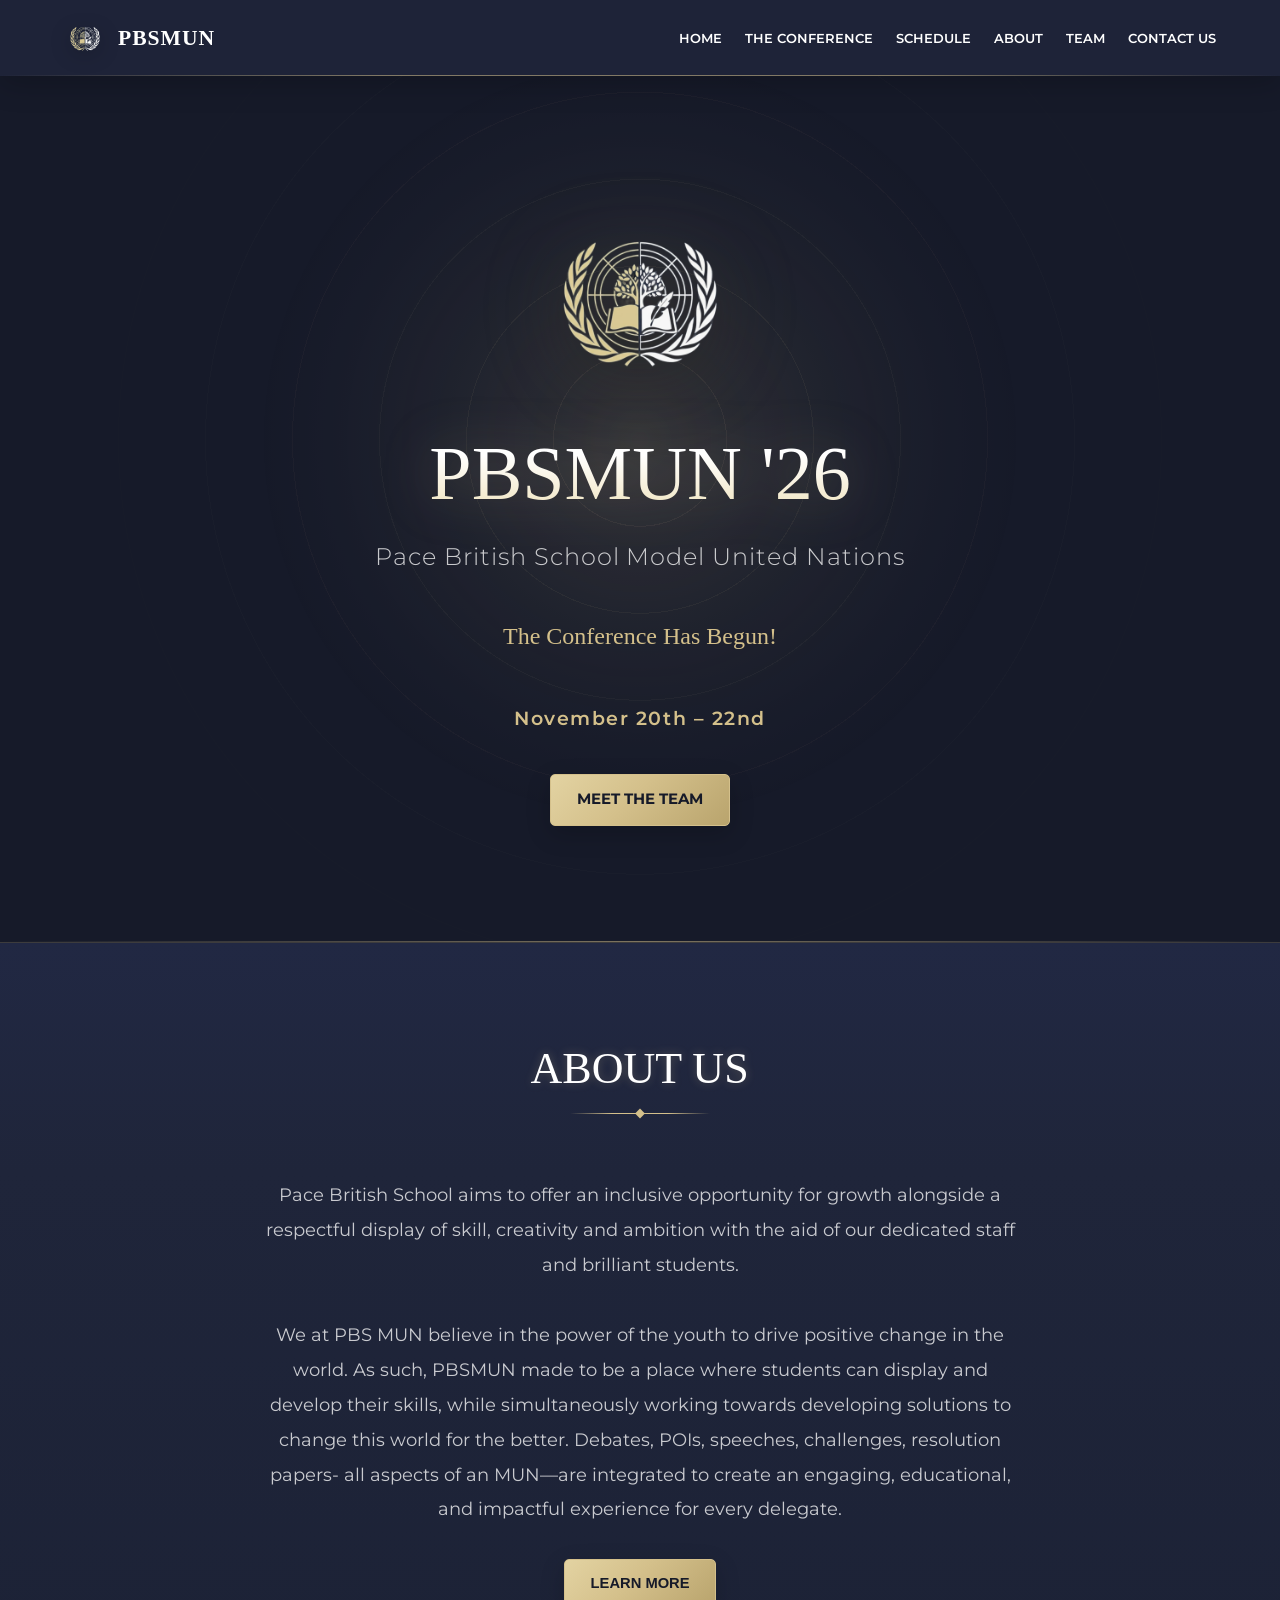
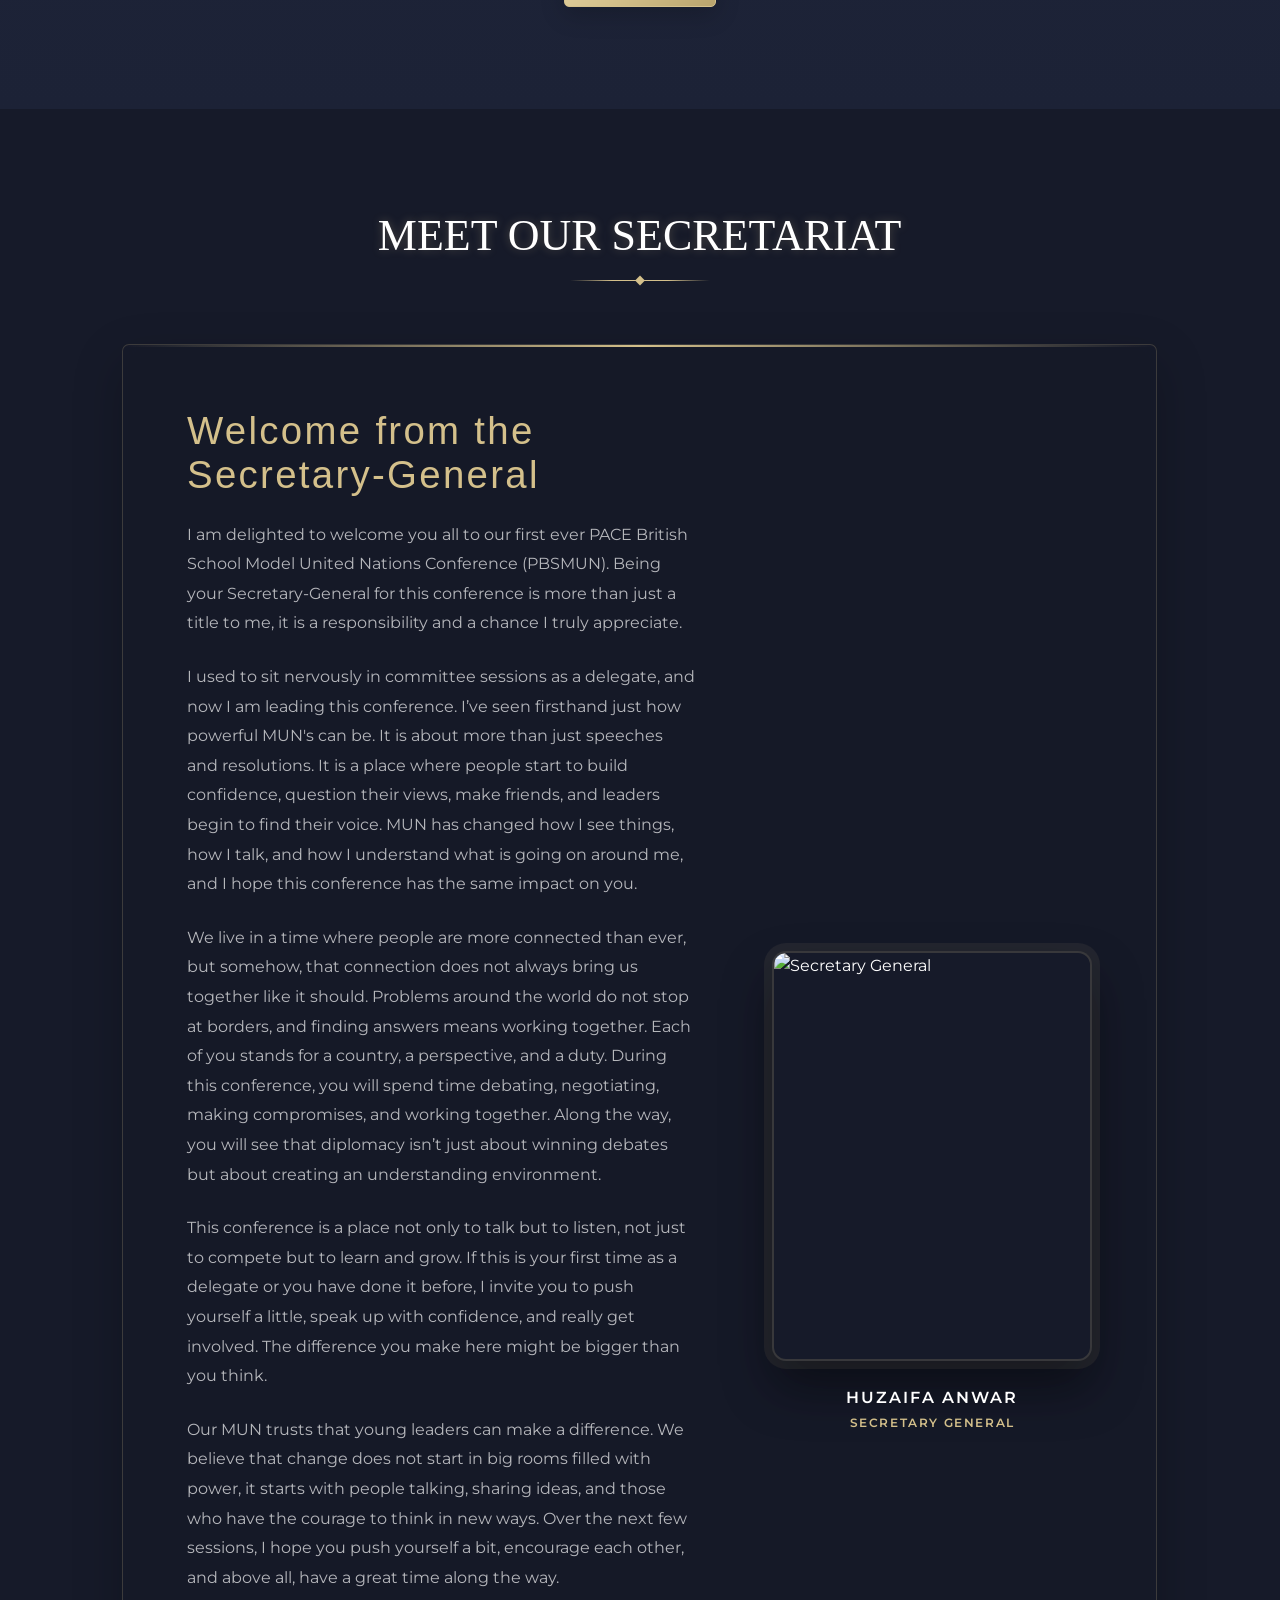
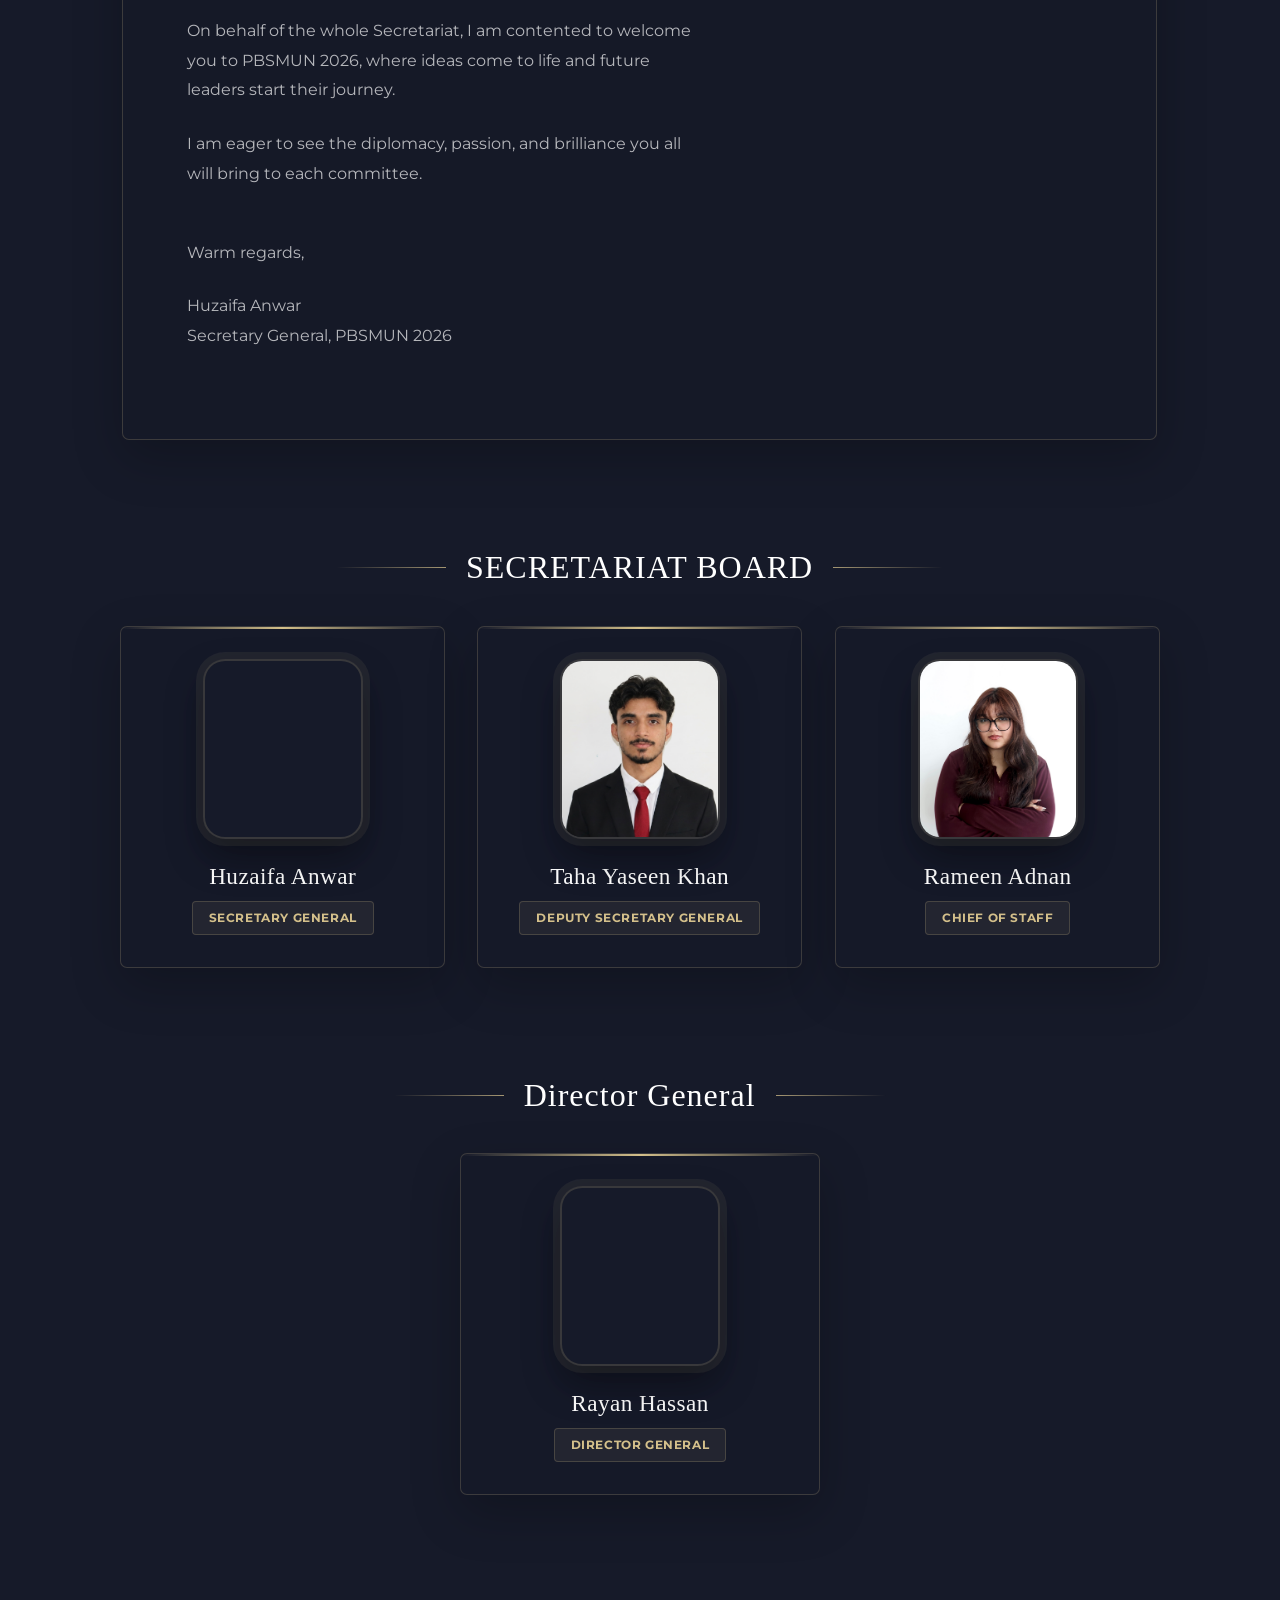
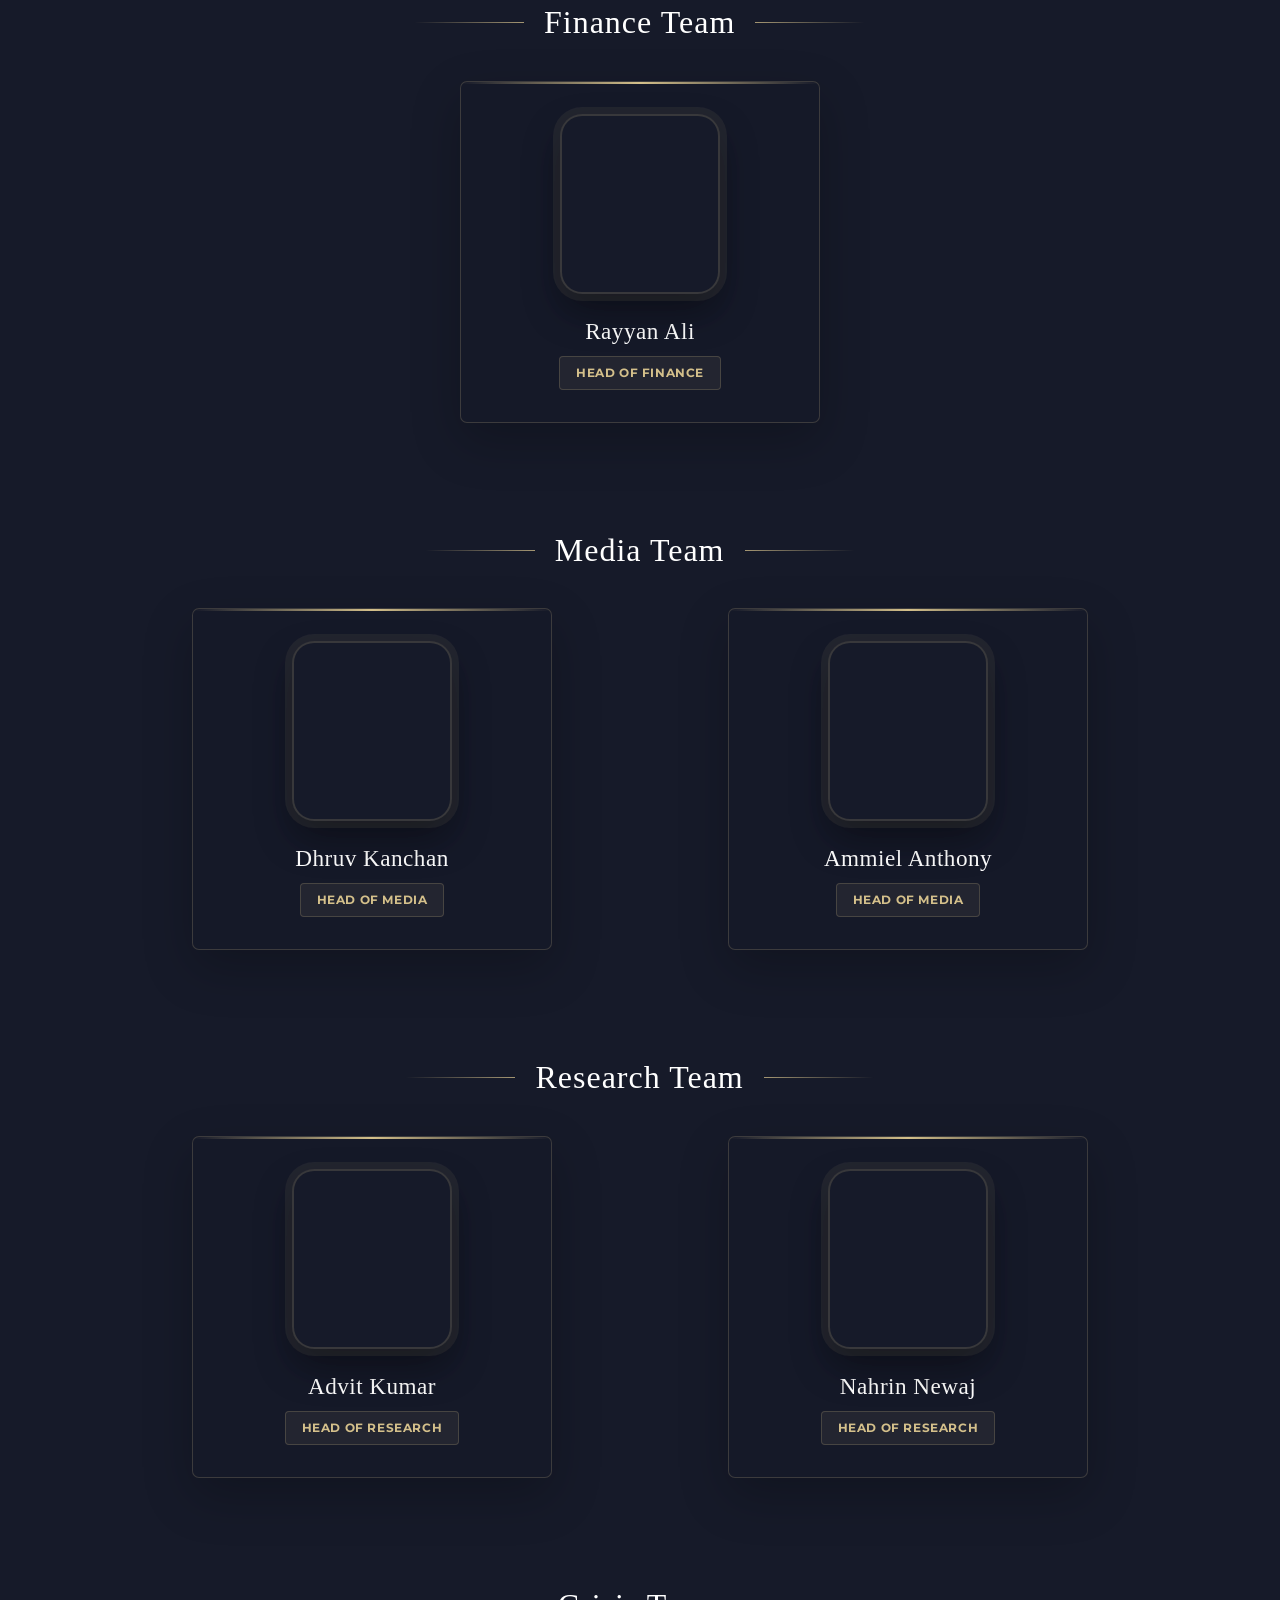
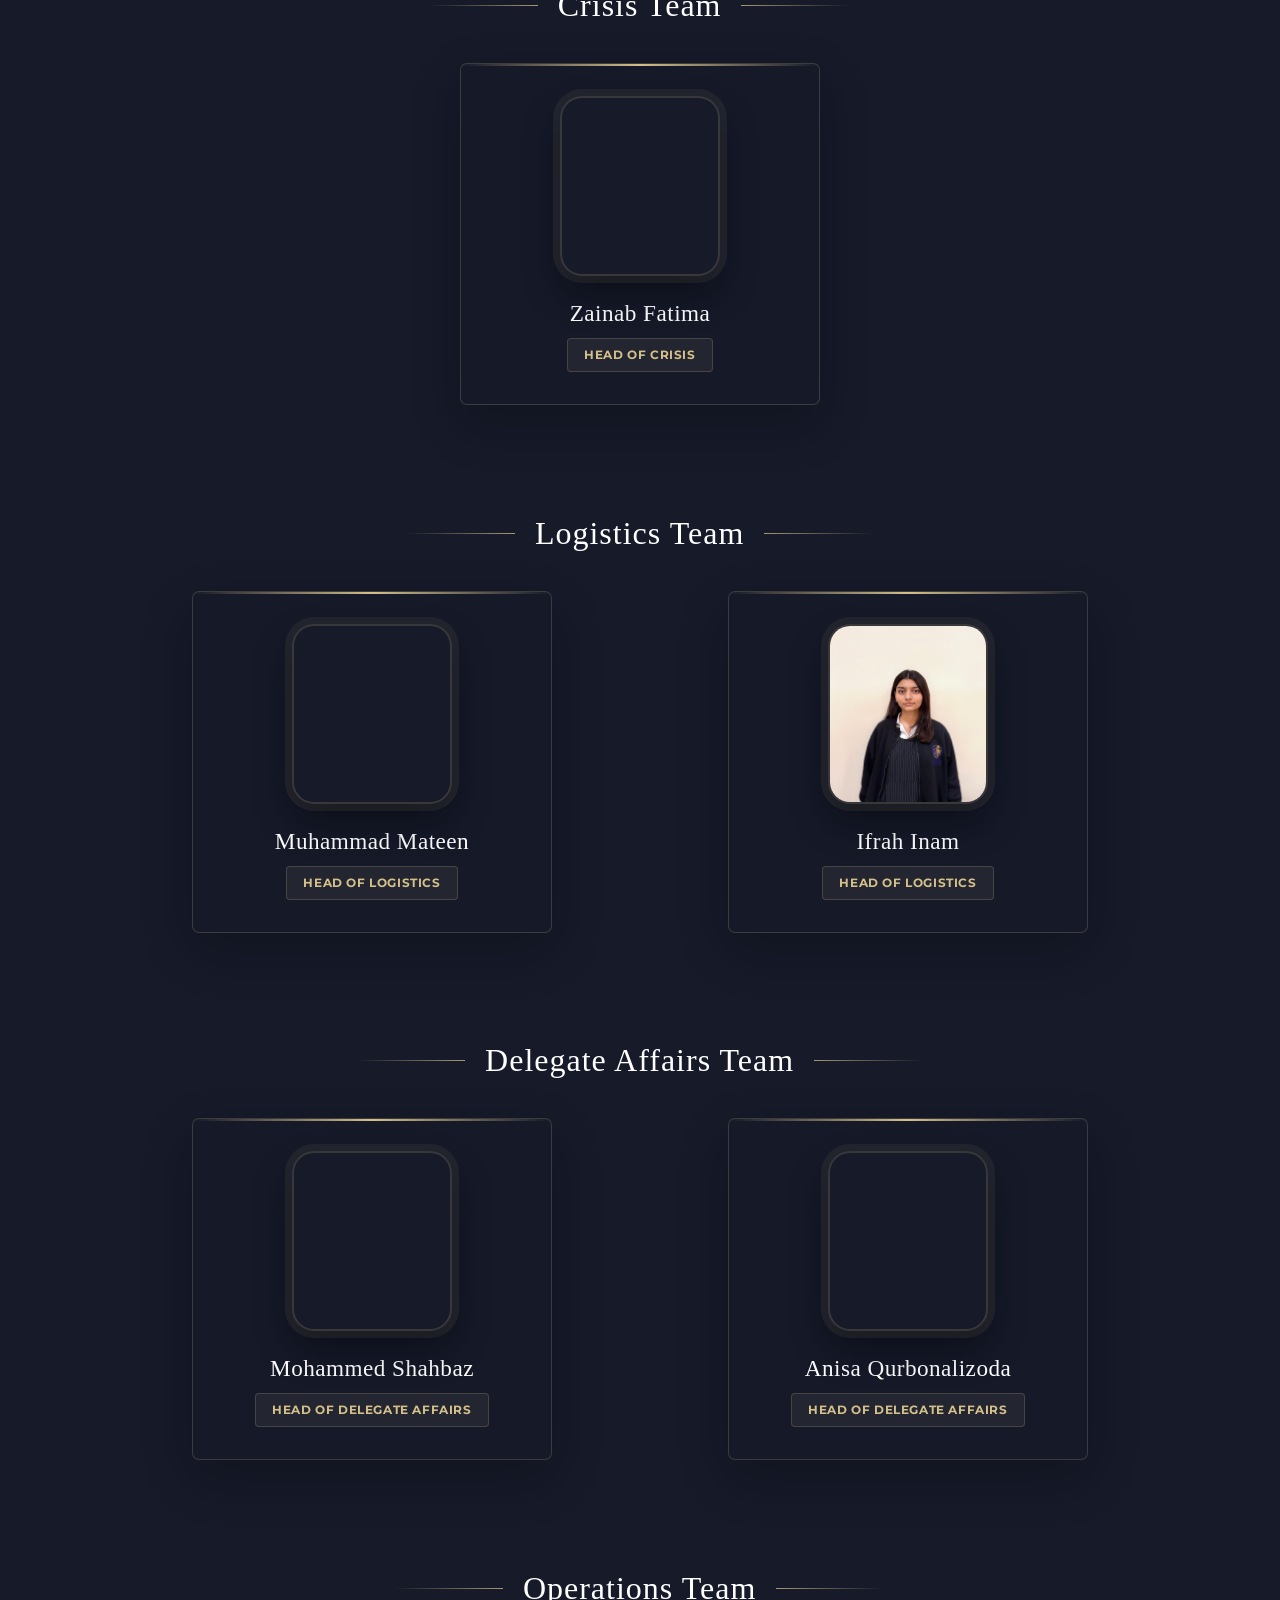
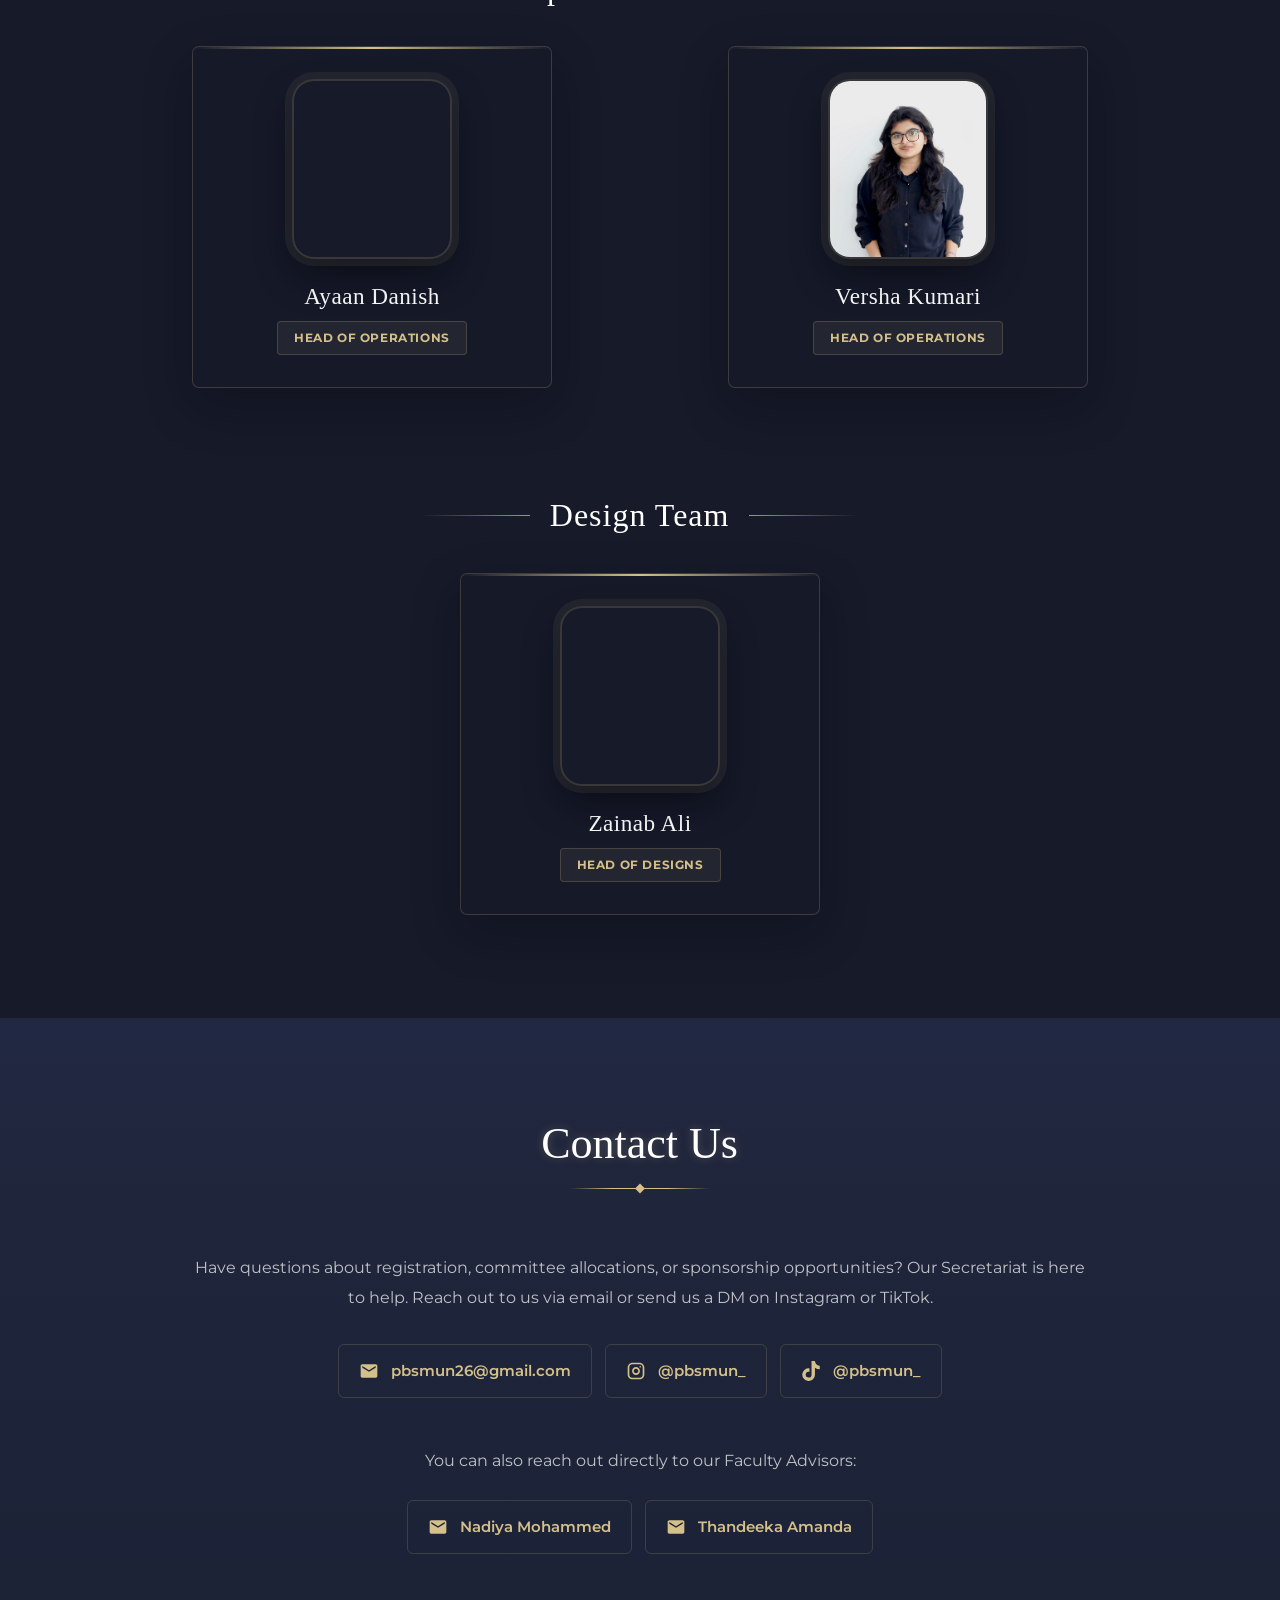
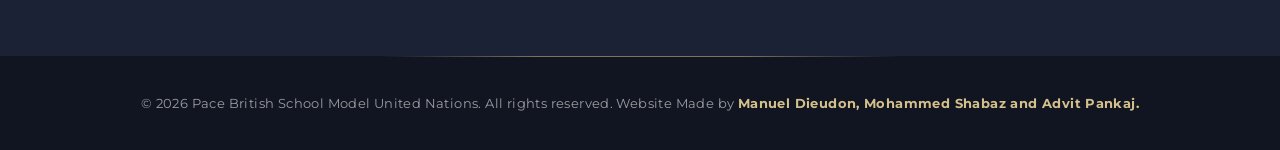
==== commit 1399bd56: "Update index.html" ====
--- a/index.html
+++ b/index.html
@@ -1454,7 +1454,7 @@
             </div>
         </div>
 
-        <p class="conference-dates">November 20th &ndash; 22nd</p>
+        <p class="conference-dates">November 20th – 22nd</p>
 
         <a href="#team" class="btn">Meet The Team</a>
     </header>
@@ -1630,17 +1630,6 @@
 
         <h3 class="division-title scroll-reveal">Crisis Team</h3>
         <div class="team-grid">
-            <div class="card-wrapper scroll-reveal">
-                <div class="team-card">
-                    <div class="team-photo-frame">
-                        <img src="Izzah.jpeg" alt="Izzah Tayyab" loading="lazy" decoding="async" onerror="this.style.display='none'; this.nextElementSibling.style.display='block';">
-                        <span class="fallback-icon" style="display:none;"></span>
-                    </div>
-                    <h3>Izzah Tayyab</h3>
-                    <p class="team-role">Head of Crisis</p>
-                </div>
-            </div>
-
             <div class="card-wrapper scroll-reveal">
                 <div class="team-card">
                     <div class="team-photo-frame">
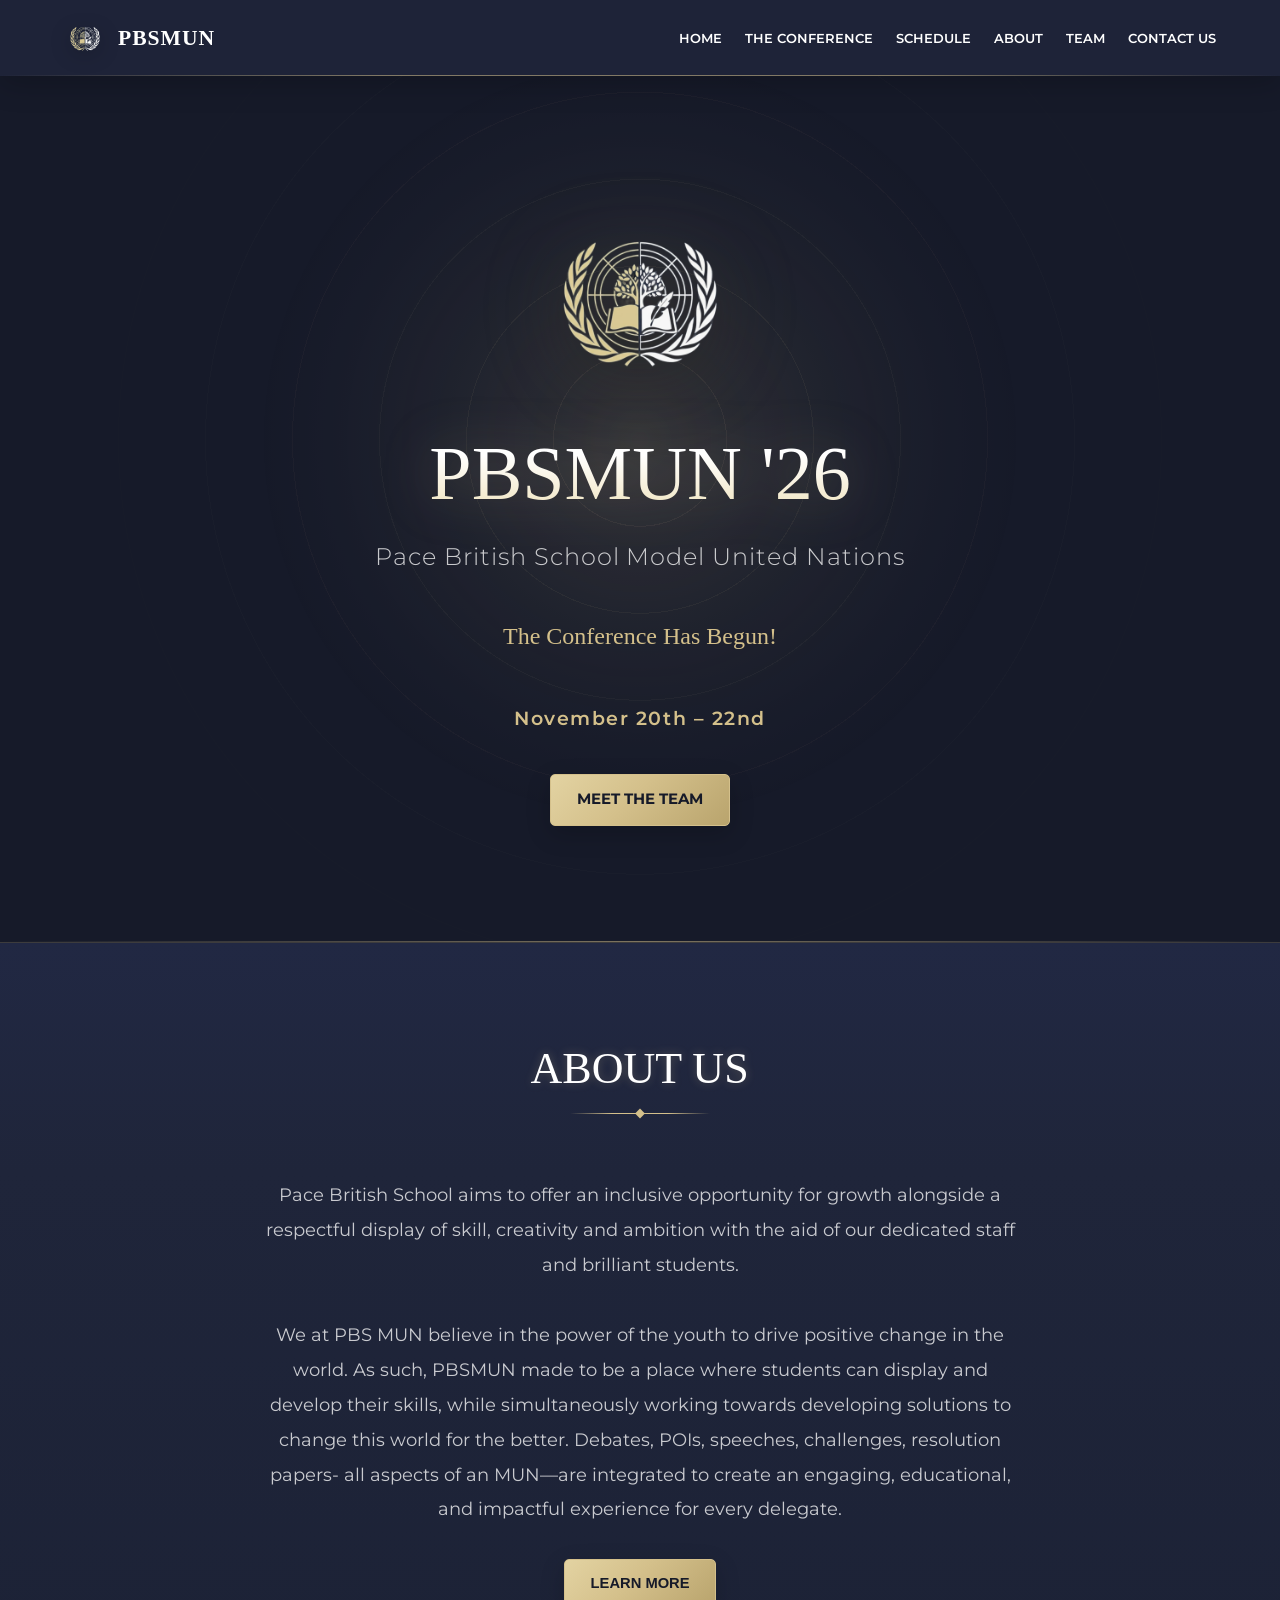
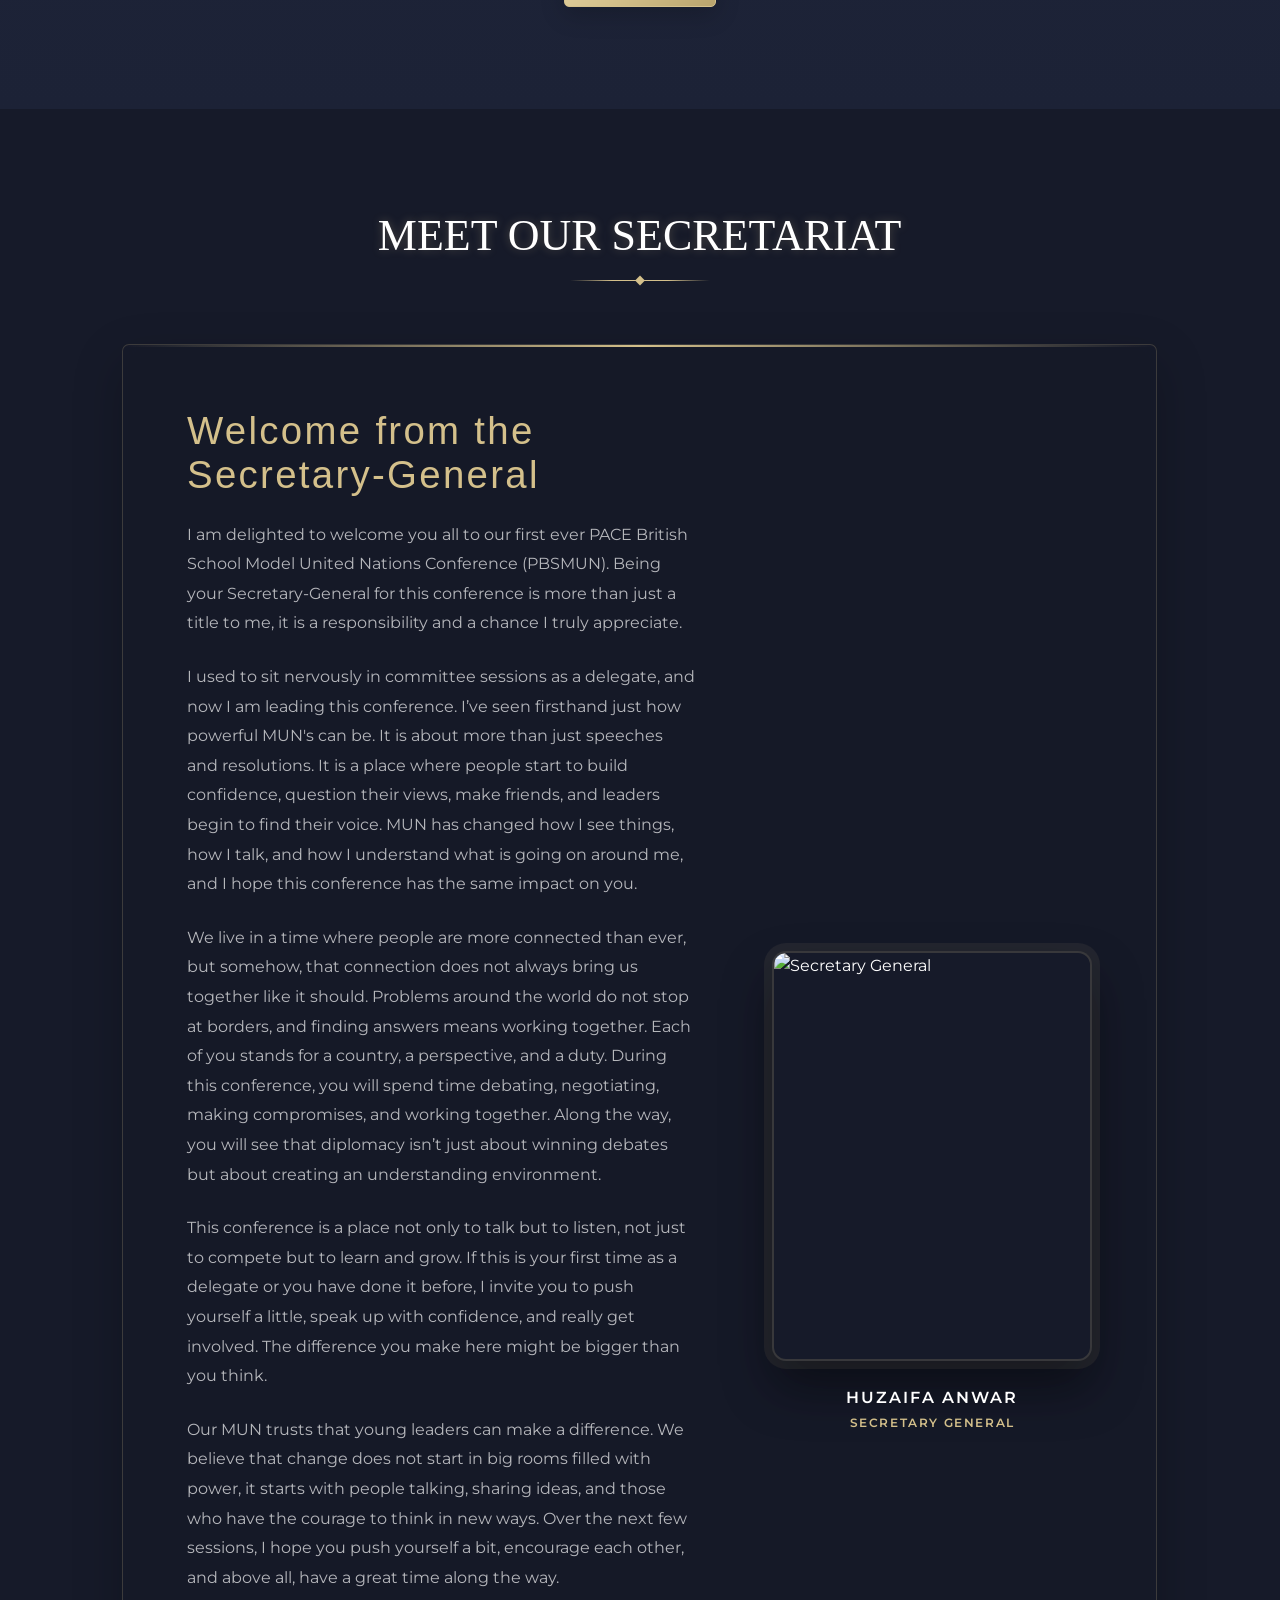
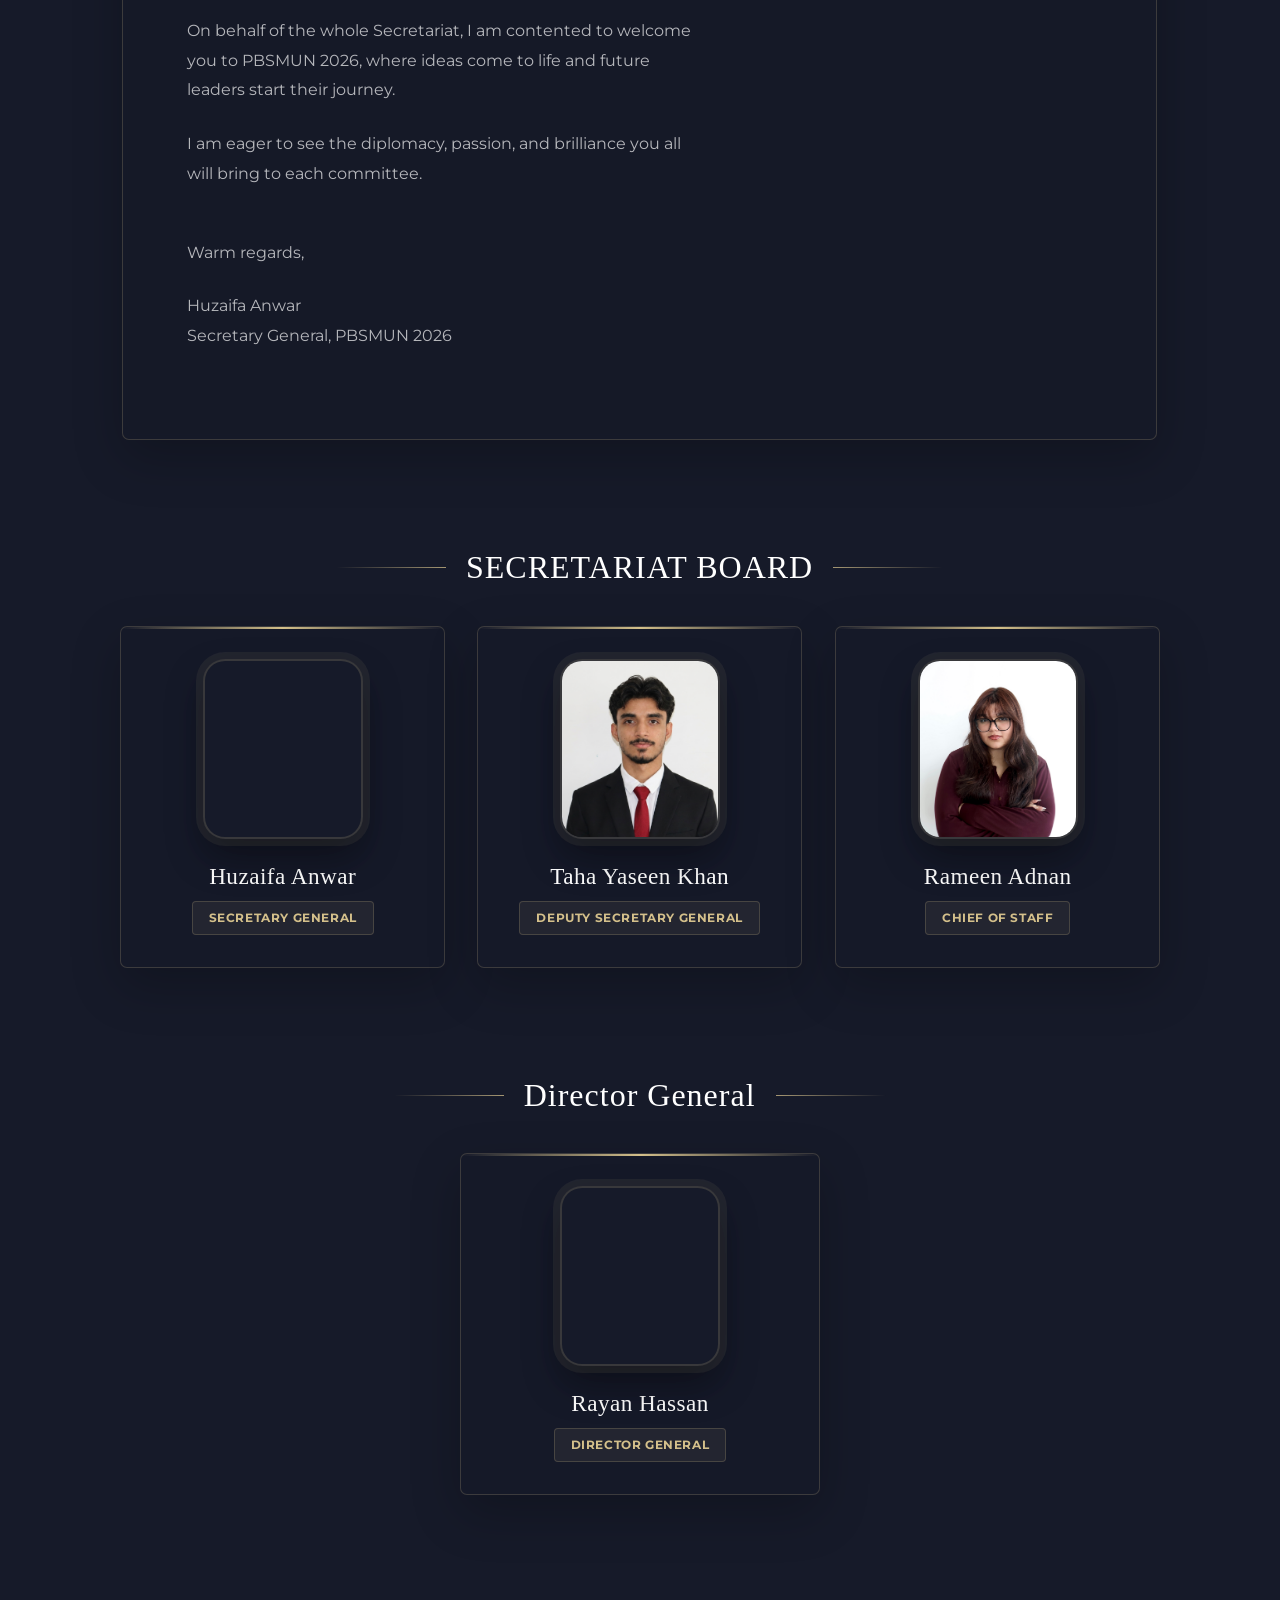
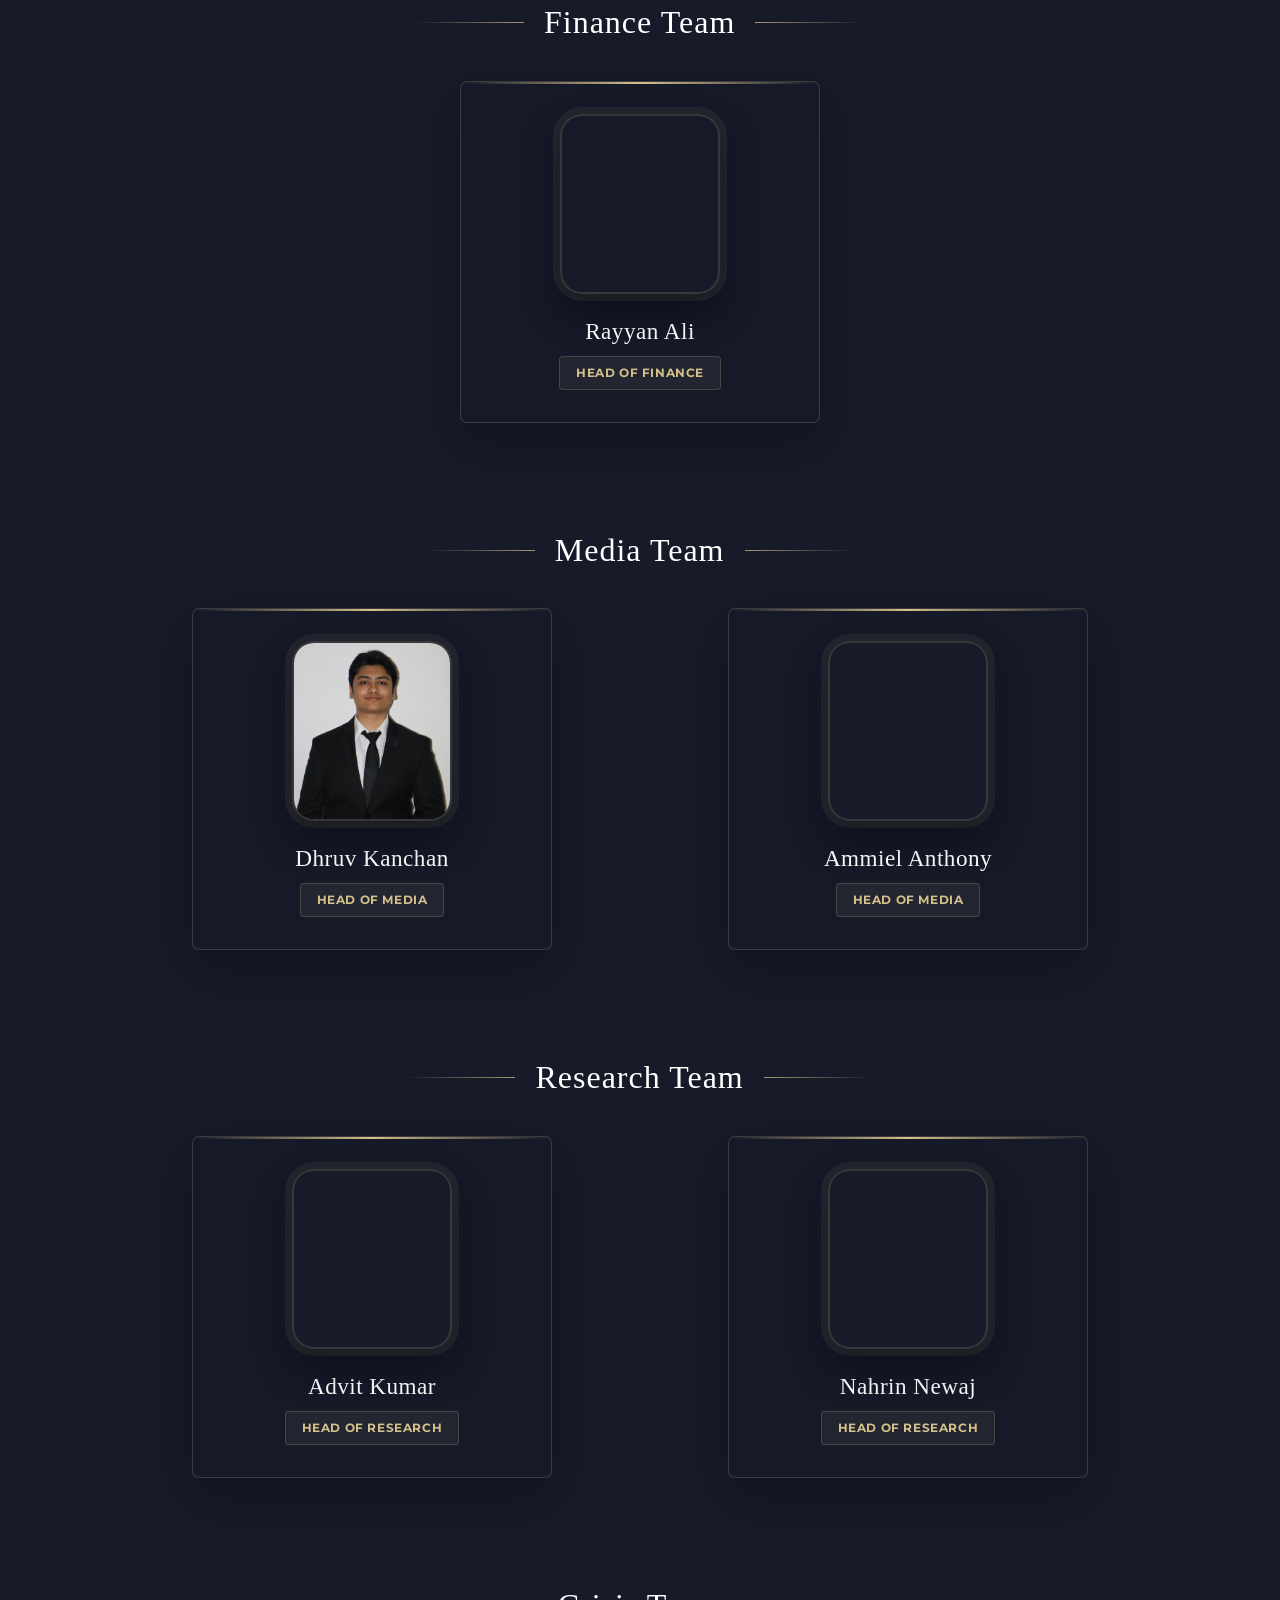
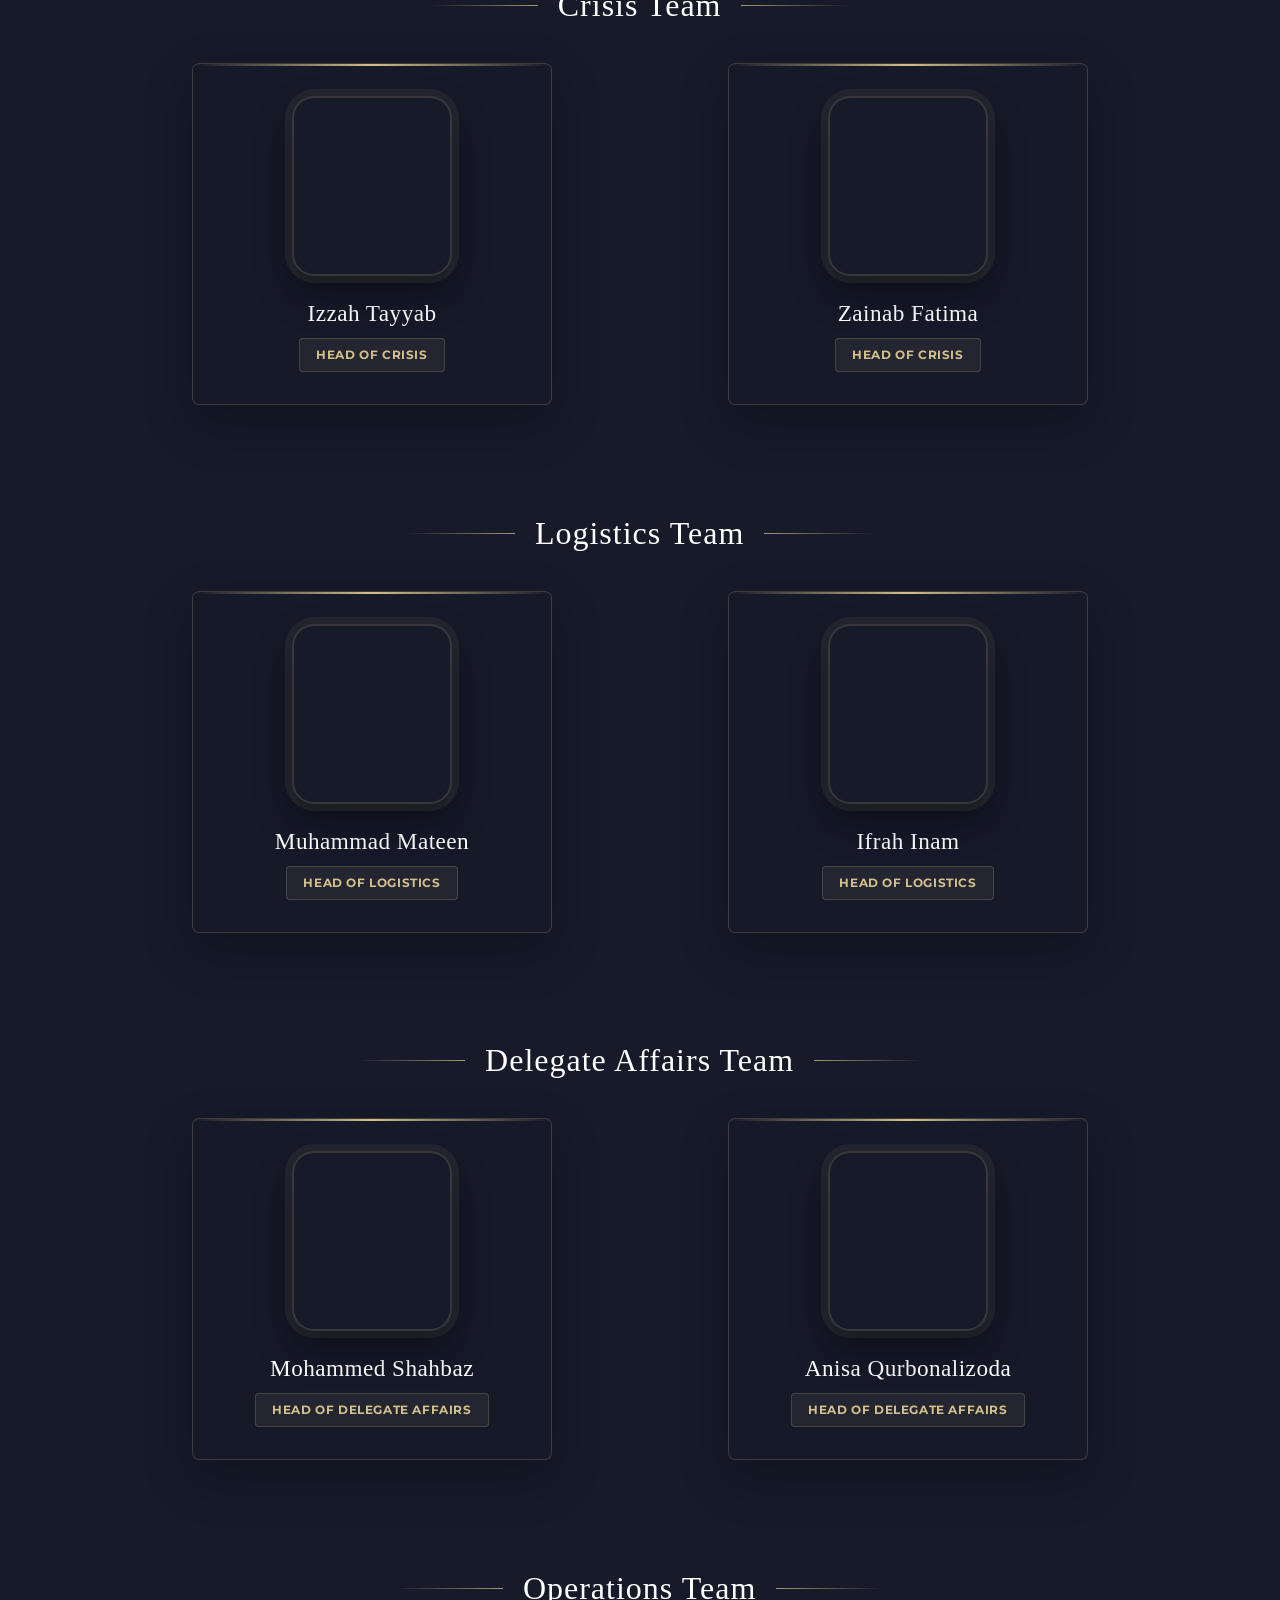
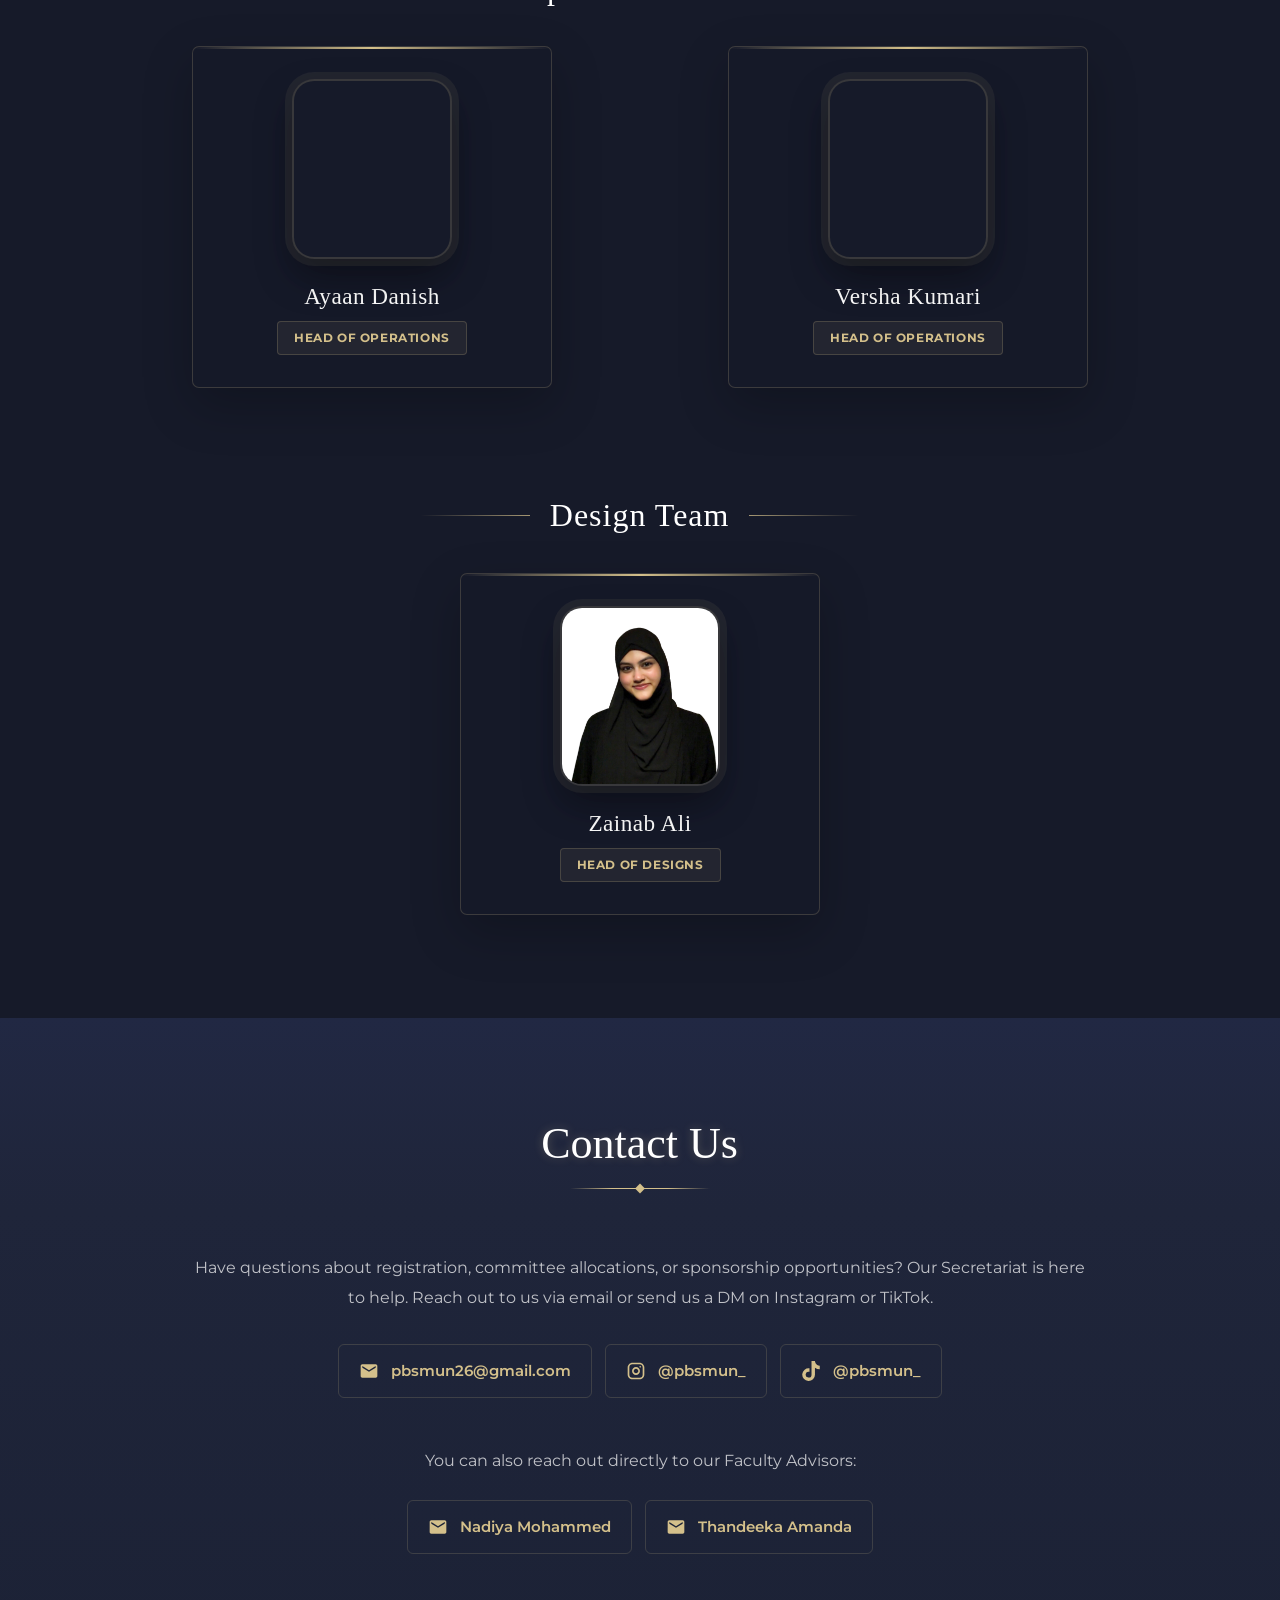
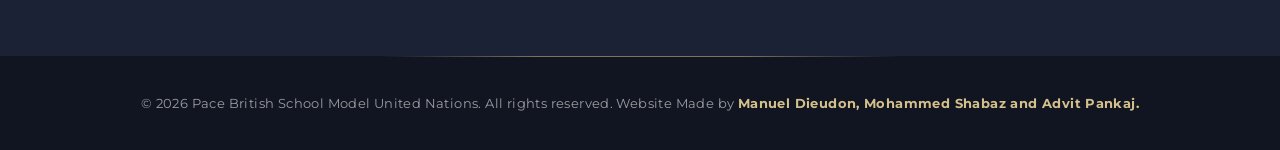
==== commit 17ba6e4d: "Update index.html" ====
--- a/index.html
+++ b/index.html
@@ -1633,6 +1633,17 @@
             <div class="card-wrapper scroll-reveal">
                 <div class="team-card">
                     <div class="team-photo-frame">
+                        <img src="Izzah.jpeg" alt="Izzah Tayyab" loading="lazy" decoding="async" onerror="this.style.display='none'; this.nextElementSibling.style.display='block';">
+                        <span class="fallback-icon" style="display:none;"></span>
+                    </div>
+                    <h3>Izzah Tayyab</h3>
+                    <p class="team-role">Head of Crisis</p>
+                </div>
+            </div>
+
+            <div class="card-wrapper scroll-reveal">
+                <div class="team-card">
+                    <div class="team-photo-frame">
                         <img src="Zainab M.jpeg" alt="Zainab Fatima" loading="lazy" decoding="async" onerror="this.style.display='none'; this.nextElementSibling.style.display='block';">
                         <span class="fallback-icon" style="display:none;"></span>
                     </div>
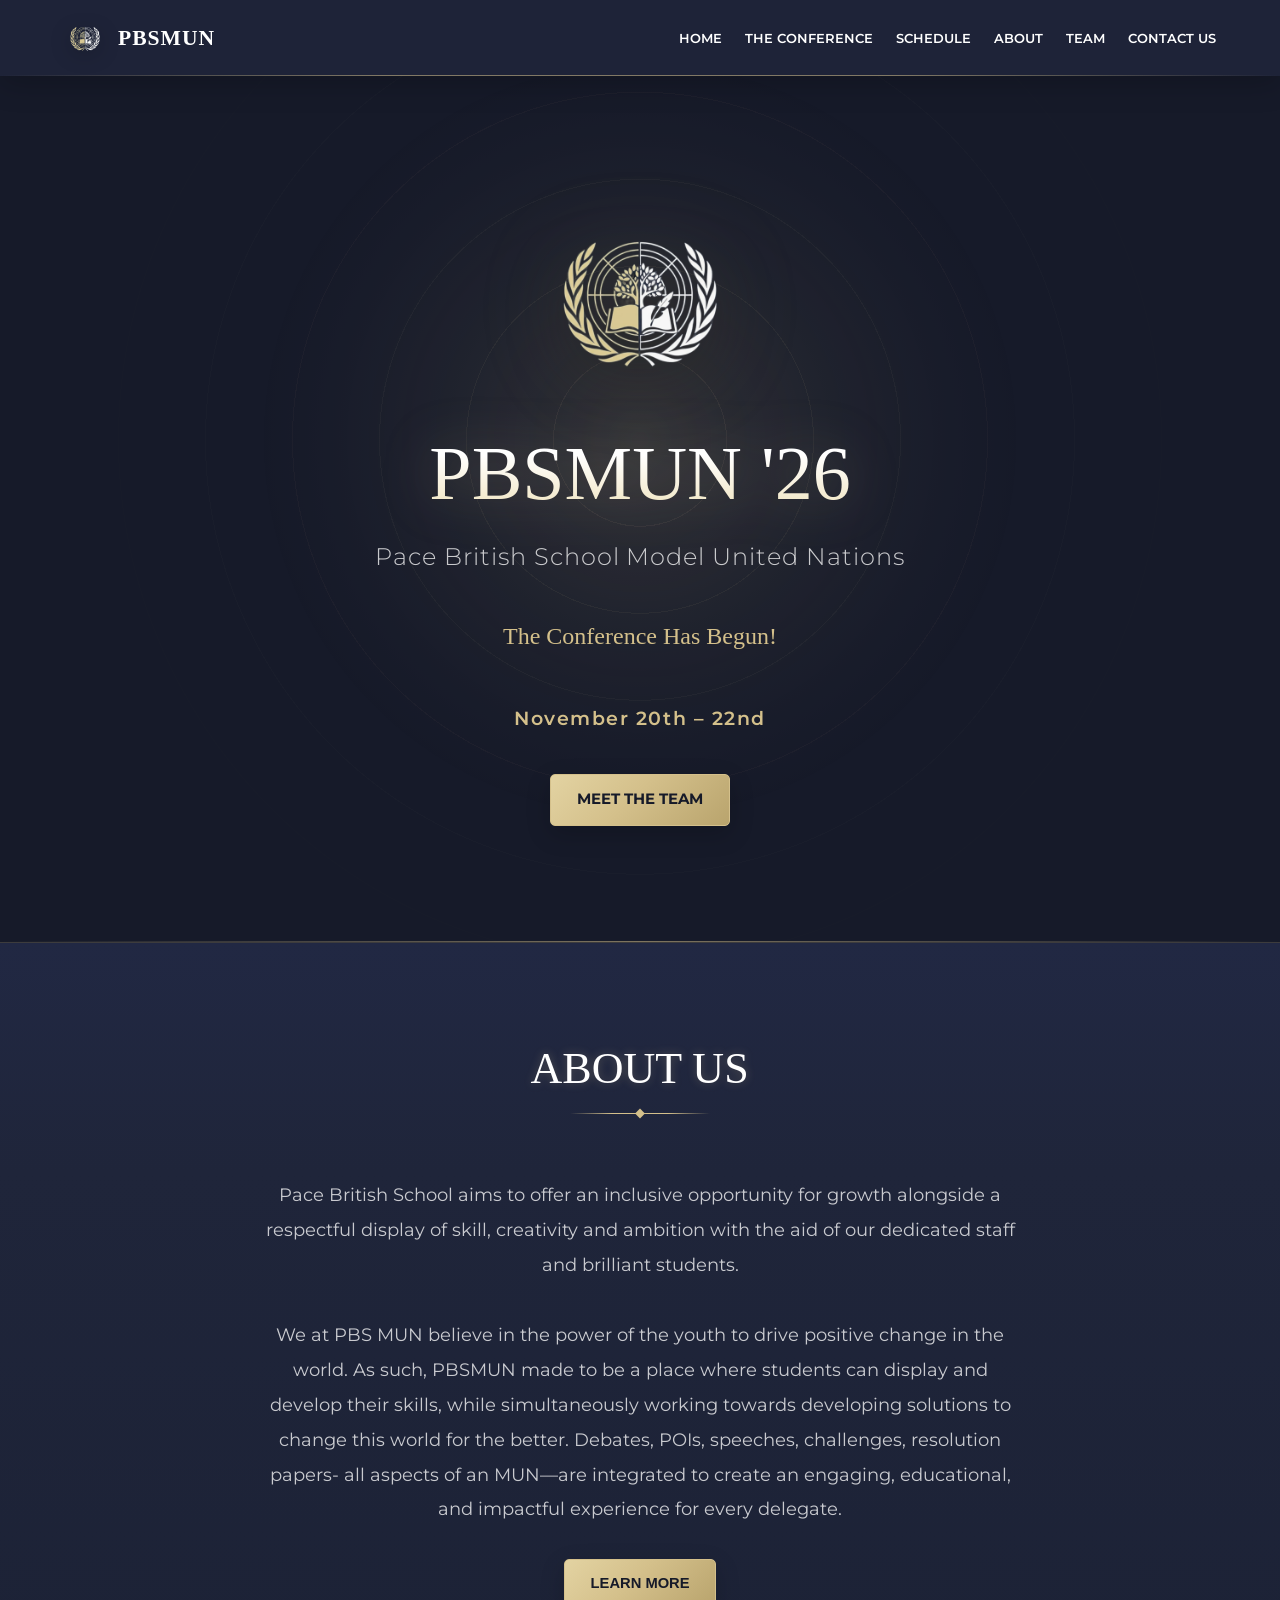
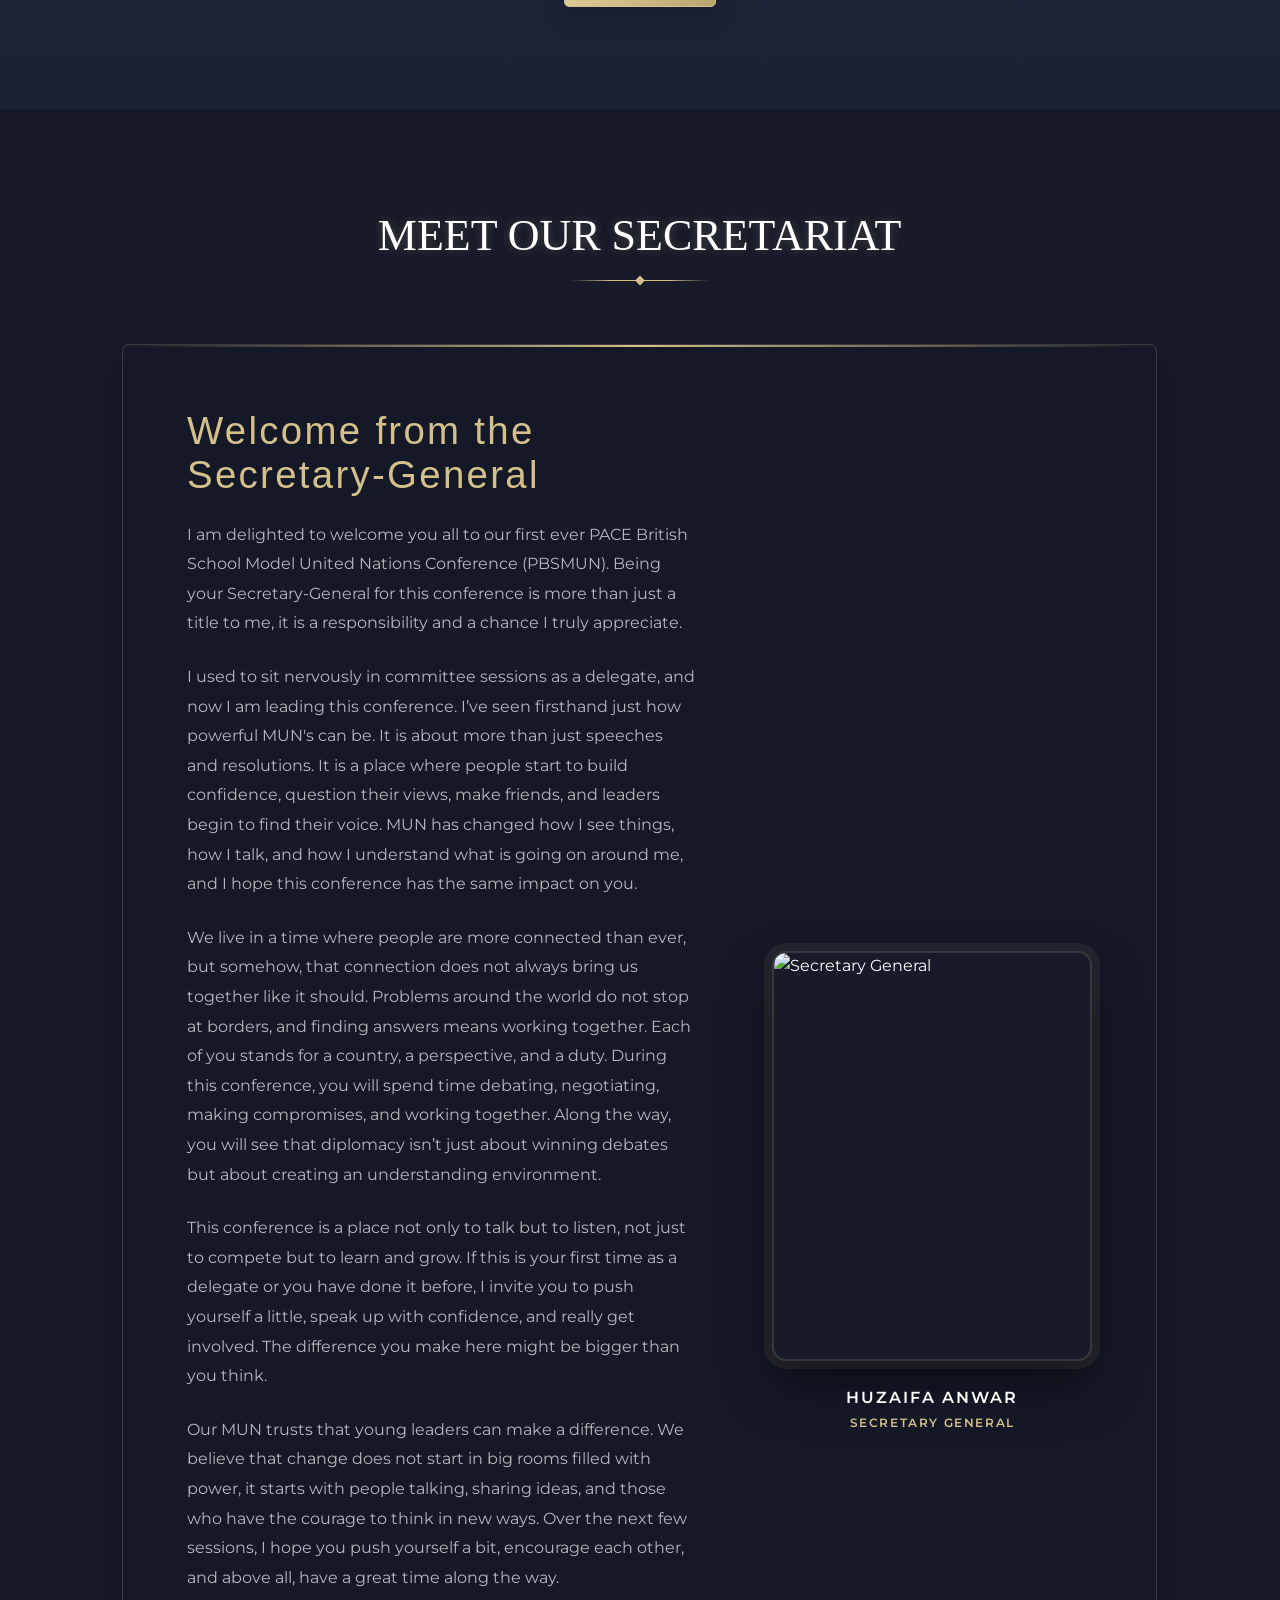
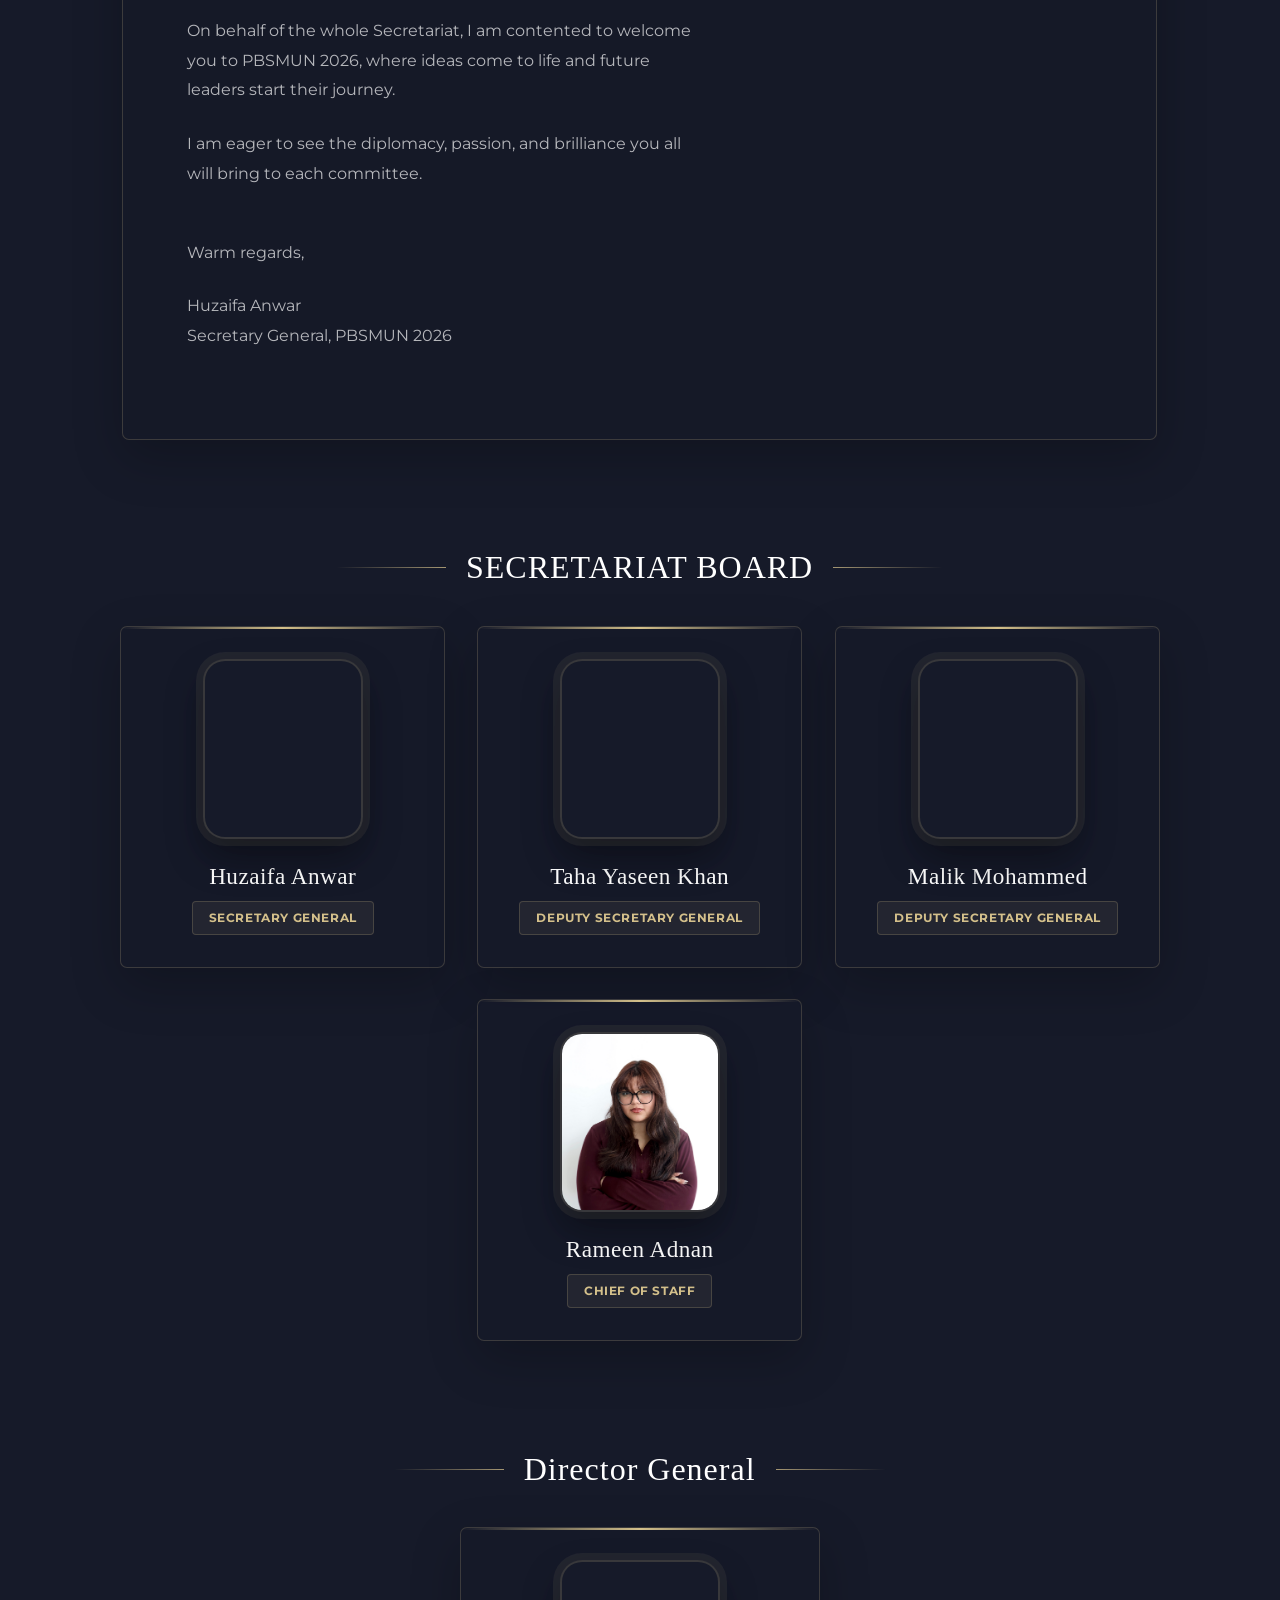
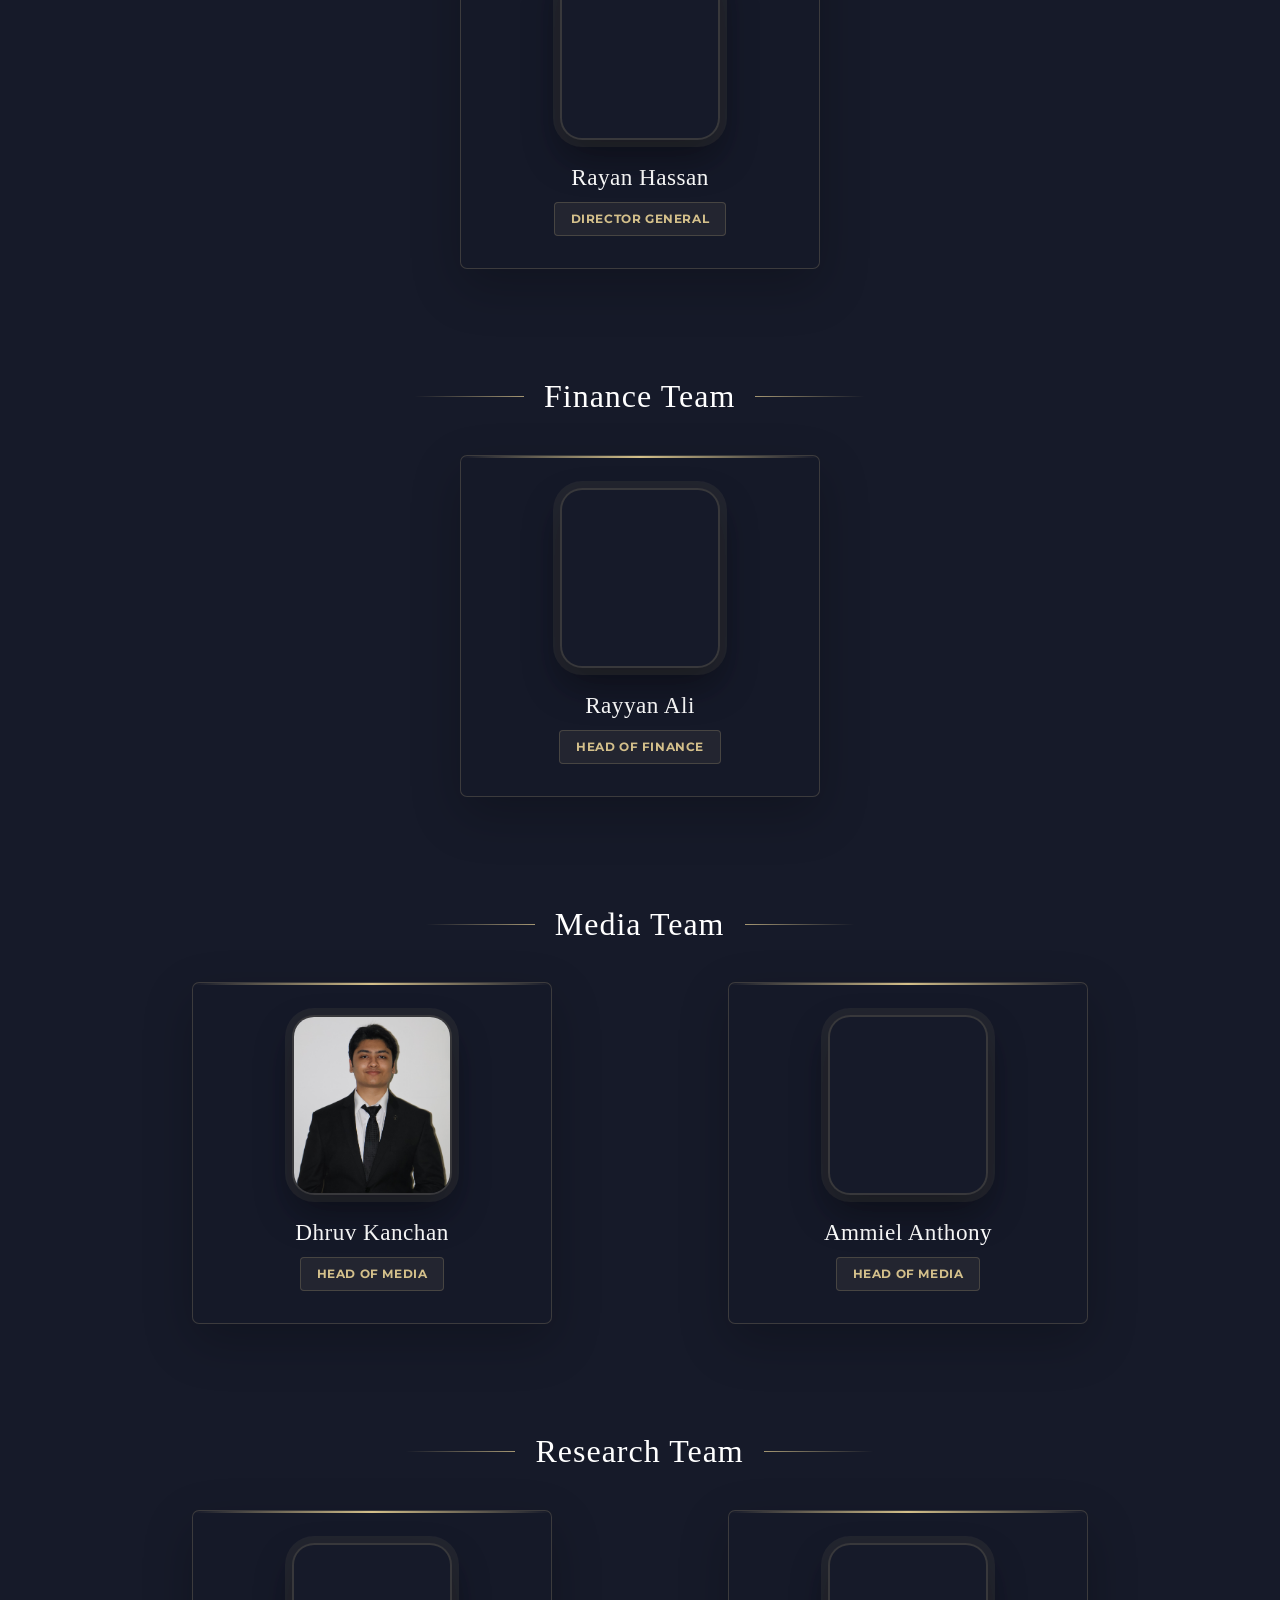
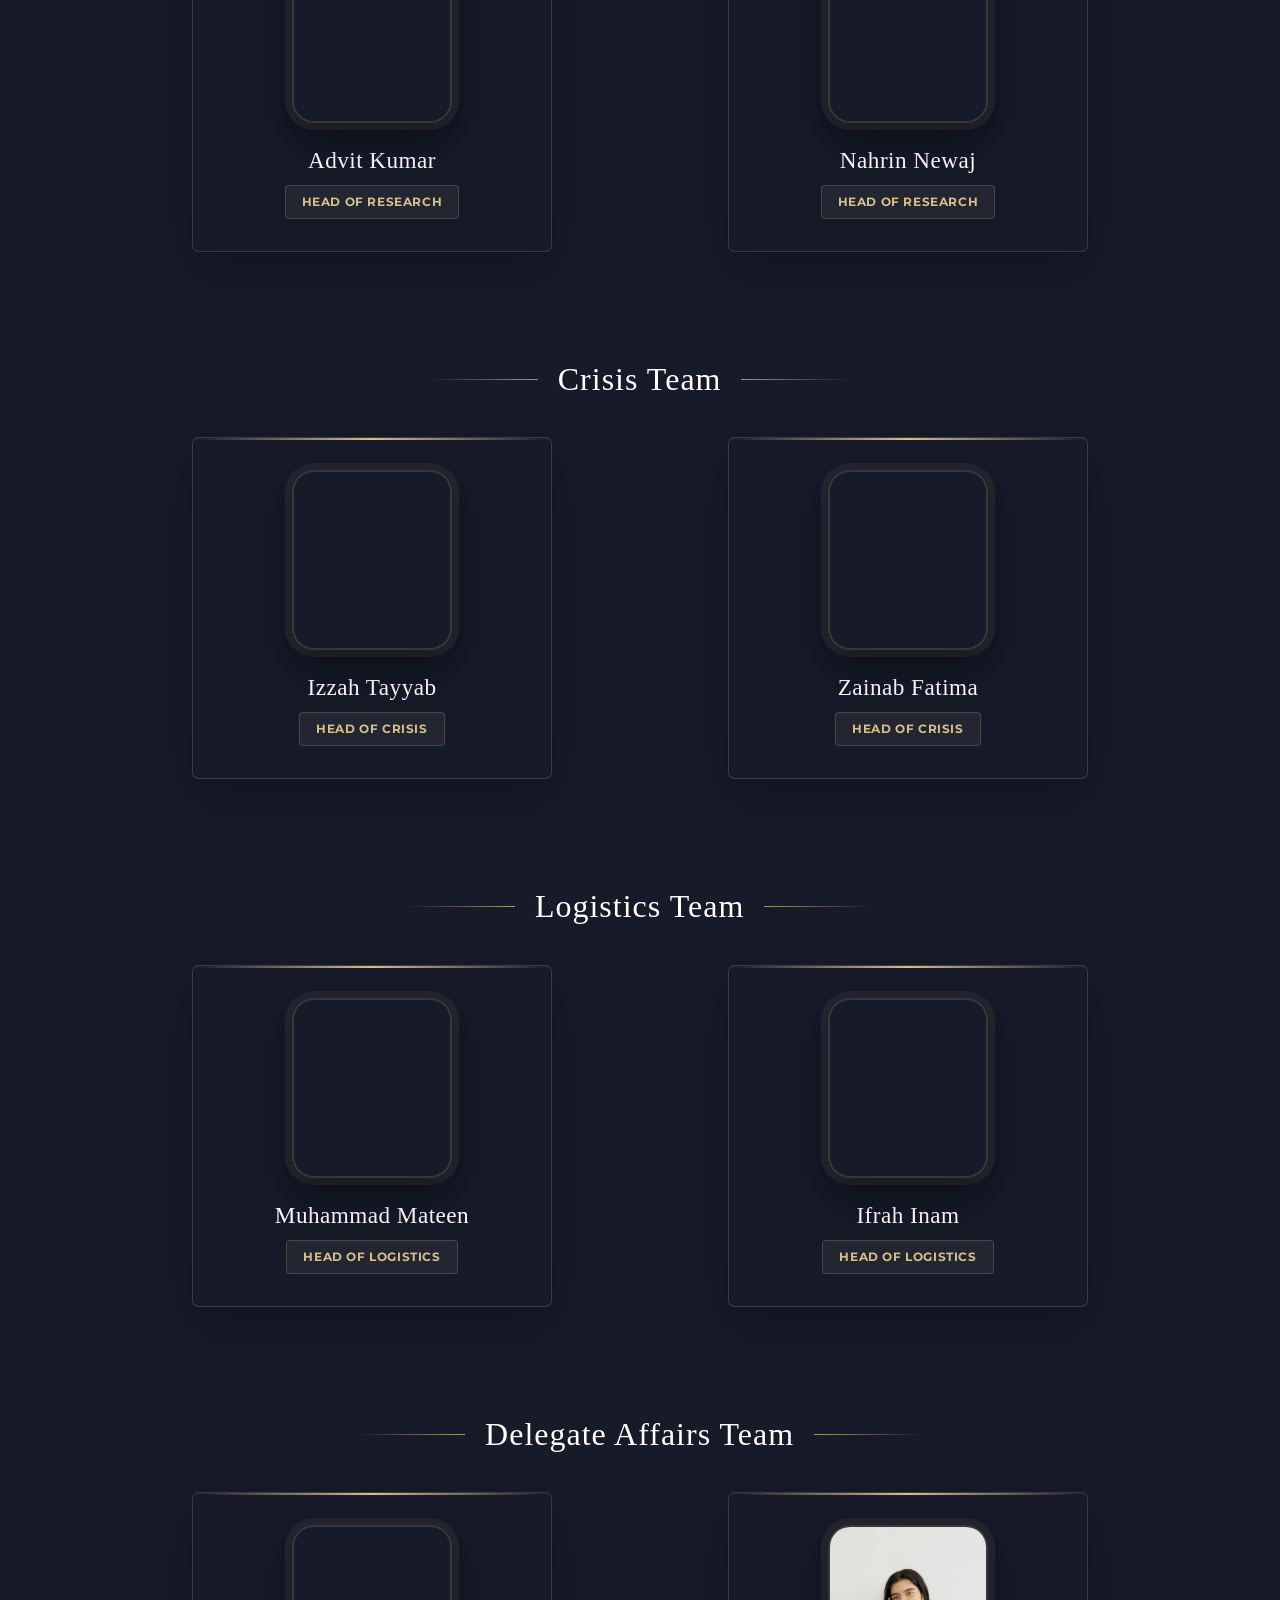
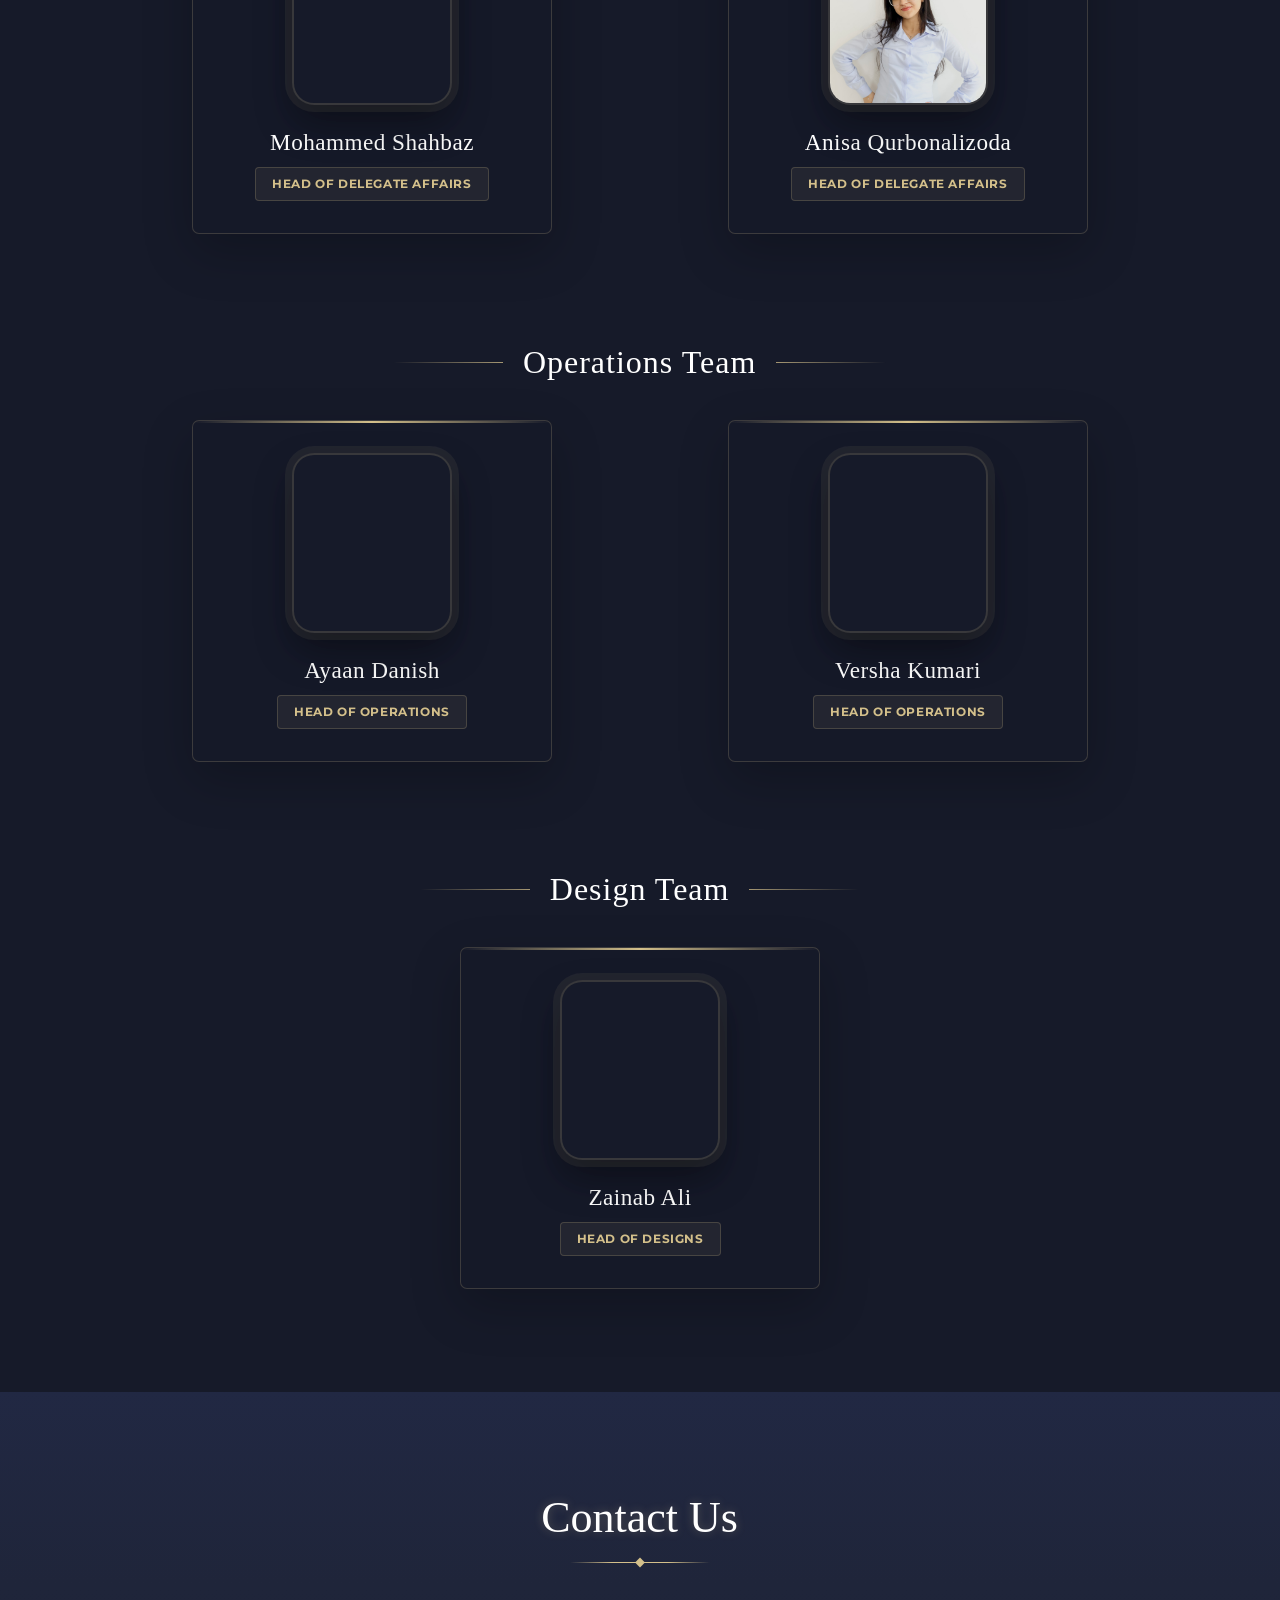
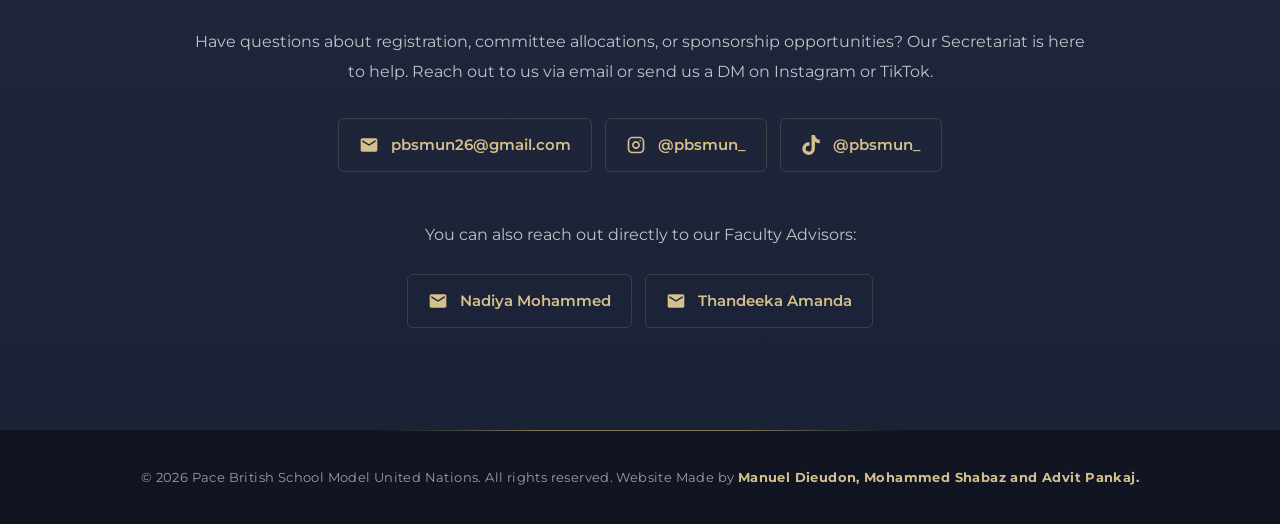
==== commit 33a13817: "Update index.html" ====
--- a/index.html
+++ b/index.html
@@ -602,6 +602,10 @@
             max-width: 1040px;
             margin: 0 auto 2.5rem auto;
         }
+
+        .secretariat-row .chief-of-staff-card {
+            grid-column: 2;
+        }
         
         .card-wrapper {
             display: flex;
@@ -915,6 +919,9 @@
             .team-grid.secretariat-row {
                 max-width: 100%;
             }
+            .secretariat-row .chief-of-staff-card {
+                grid-column: auto;
+            }
         }
         /* 2026 visual refinement — preserves the original navy and gold palette */
         
@@ -1539,6 +1546,16 @@
                 </div>
             </div>
             <div class="card-wrapper scroll-reveal">
+                <div class="team-card">
+                    <div class="team-photo-frame">
+                        <img src="Malik.jpg" alt="Malik Mohammed" loading="lazy" decoding="async" onerror="this.style.display='none'; this.nextElementSibling.style.display='block';">
+                        <span class="fallback-icon" style="display:none;"></span>
+                    </div>
+                    <h3>Malik Mohammed</h3>
+                    <p class="team-role">Deputy Secretary General</p>
+                </div>
+            </div>
+            <div class="card-wrapper scroll-reveal chief-of-staff-card">
                 <div class="team-card">
                     <div class="team-photo-frame">
                         <img src="Rameen.jpeg" alt="Rameen Adnan" loading="lazy" decoding="async" onerror="this.style.display='none'; this.nextElementSibling.style.display='block';">
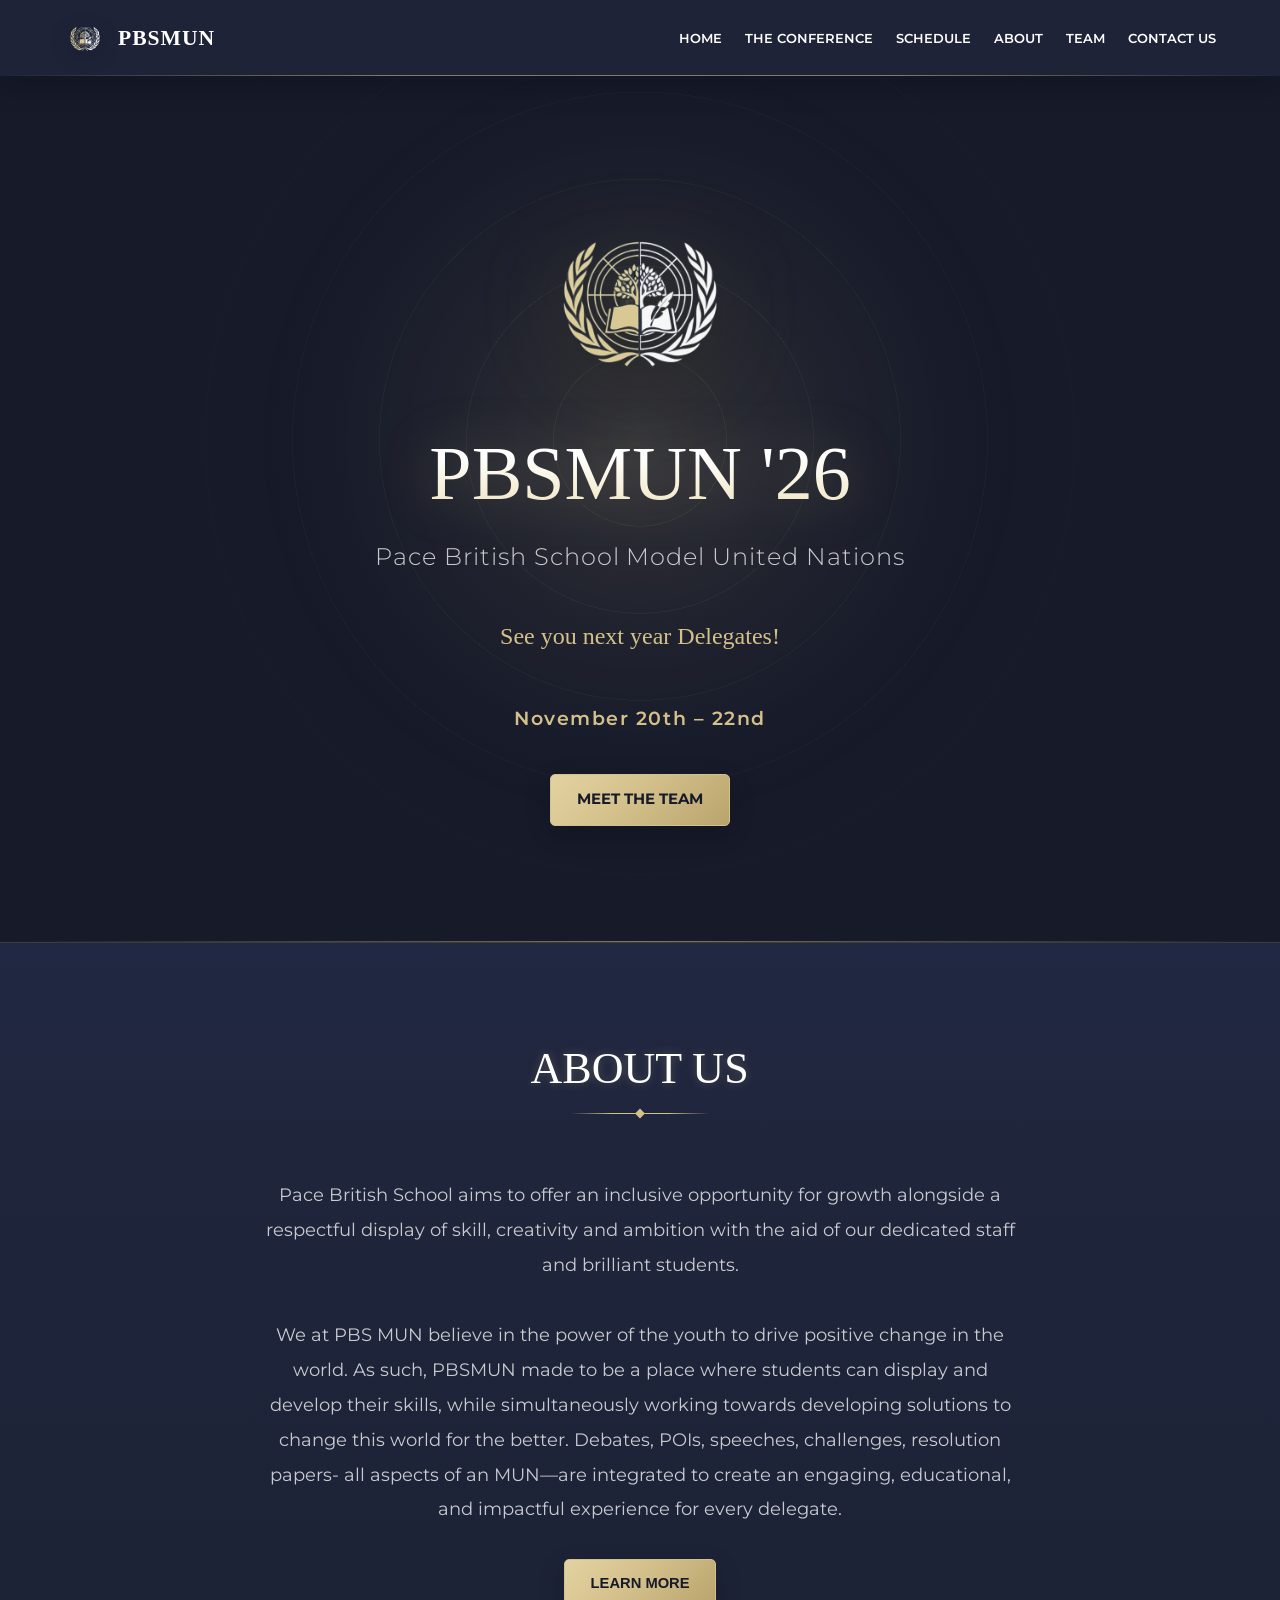
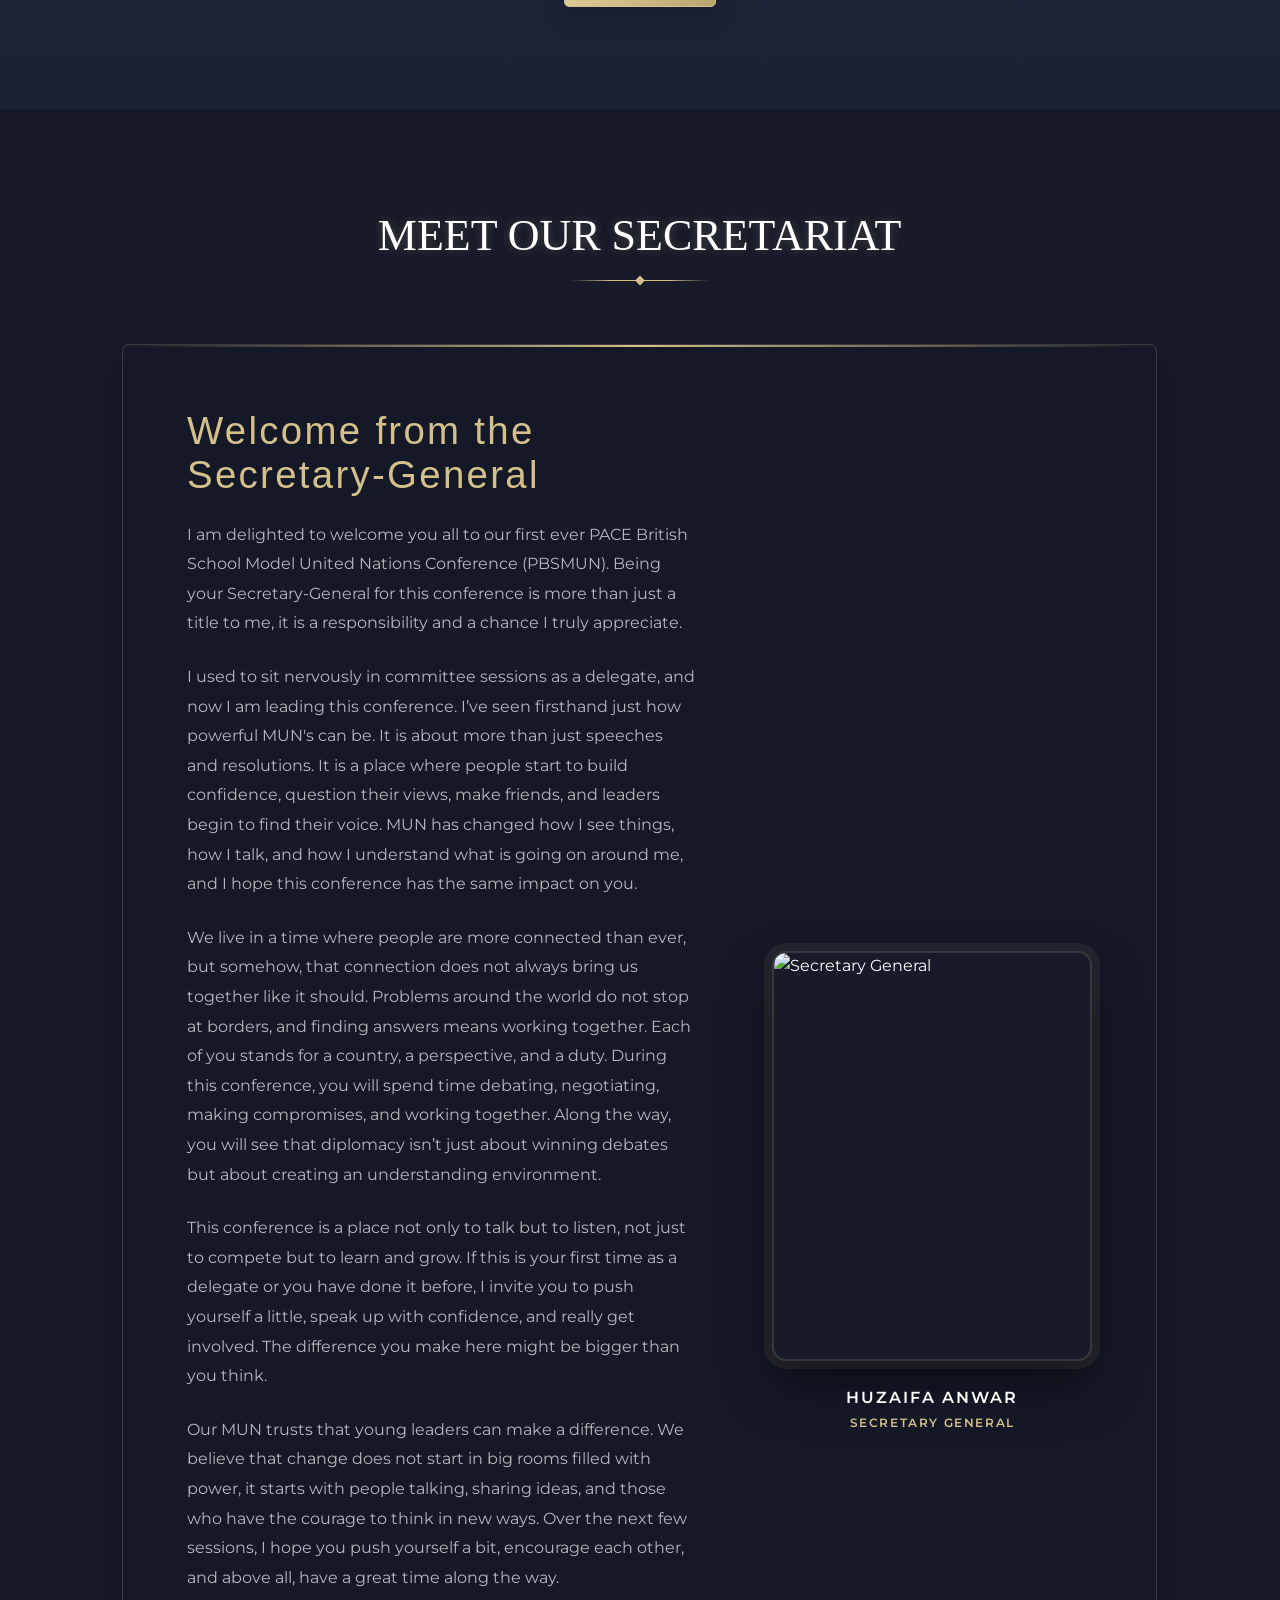
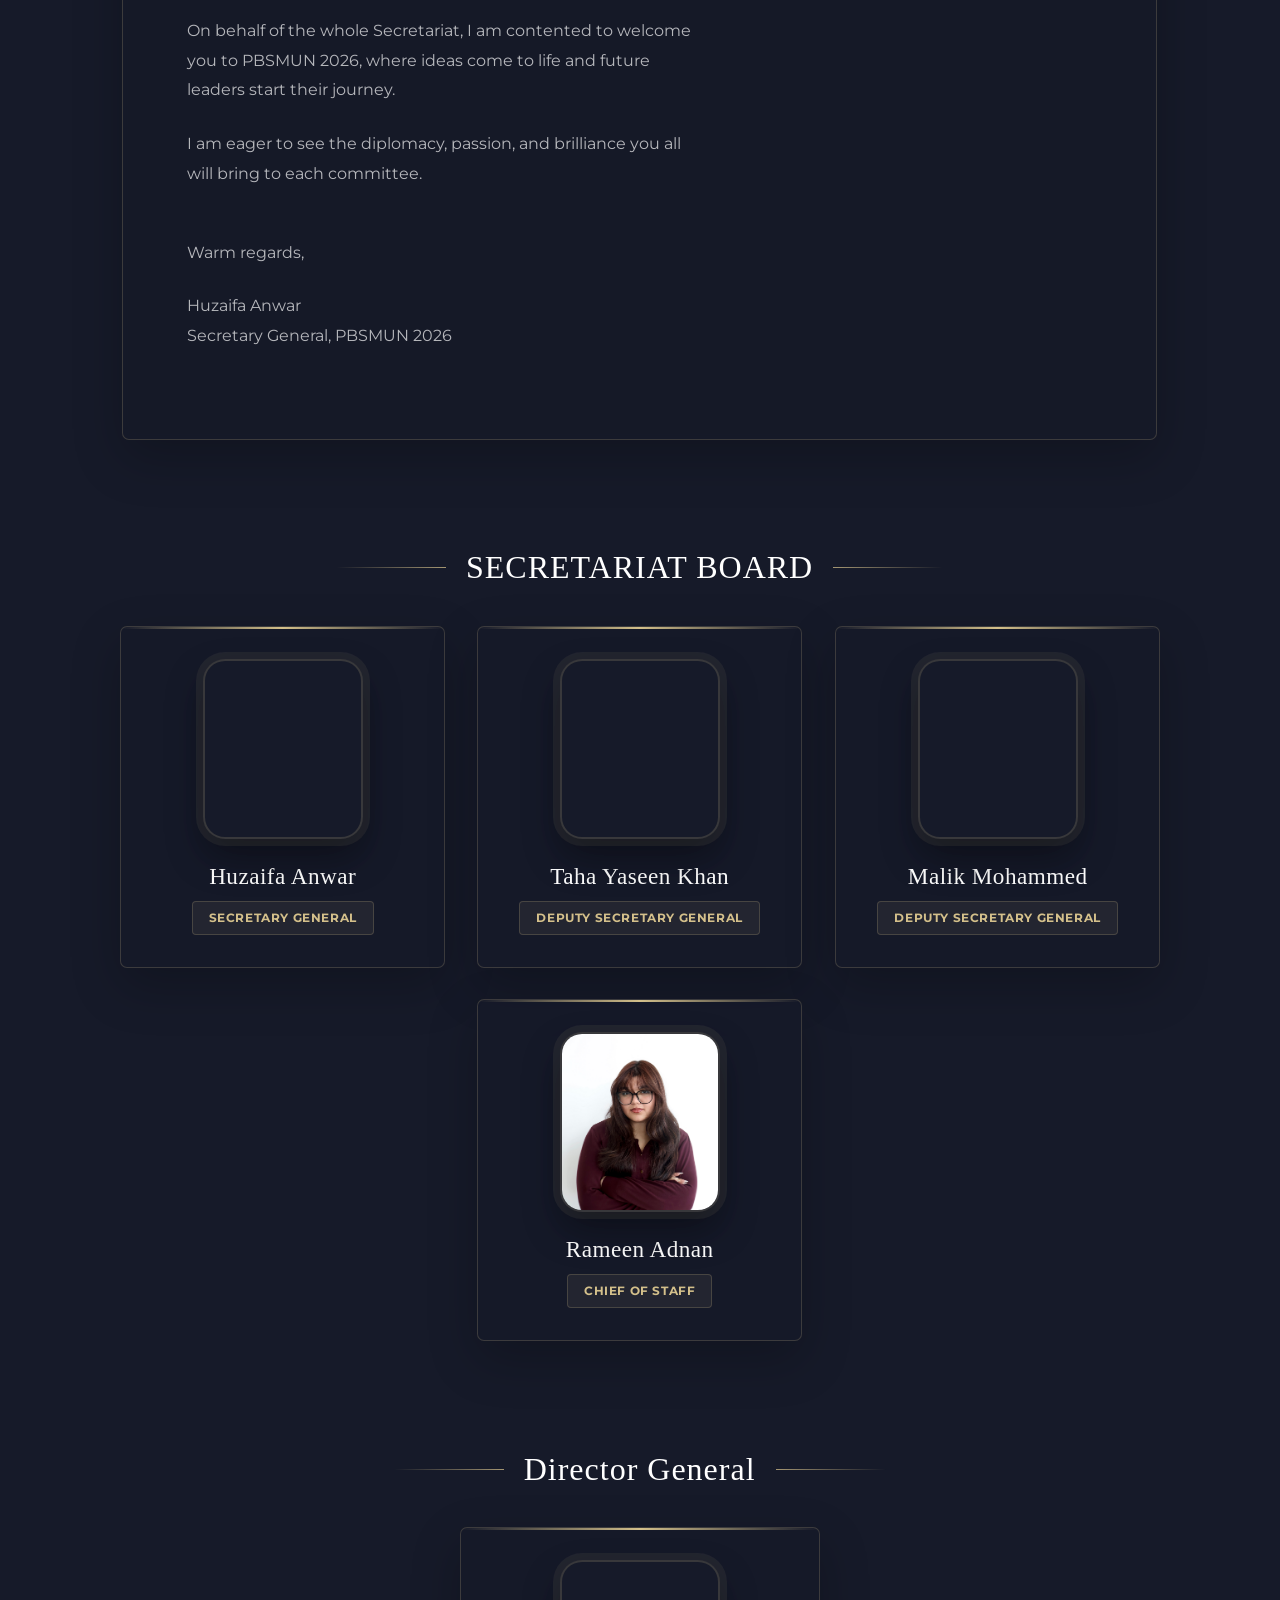
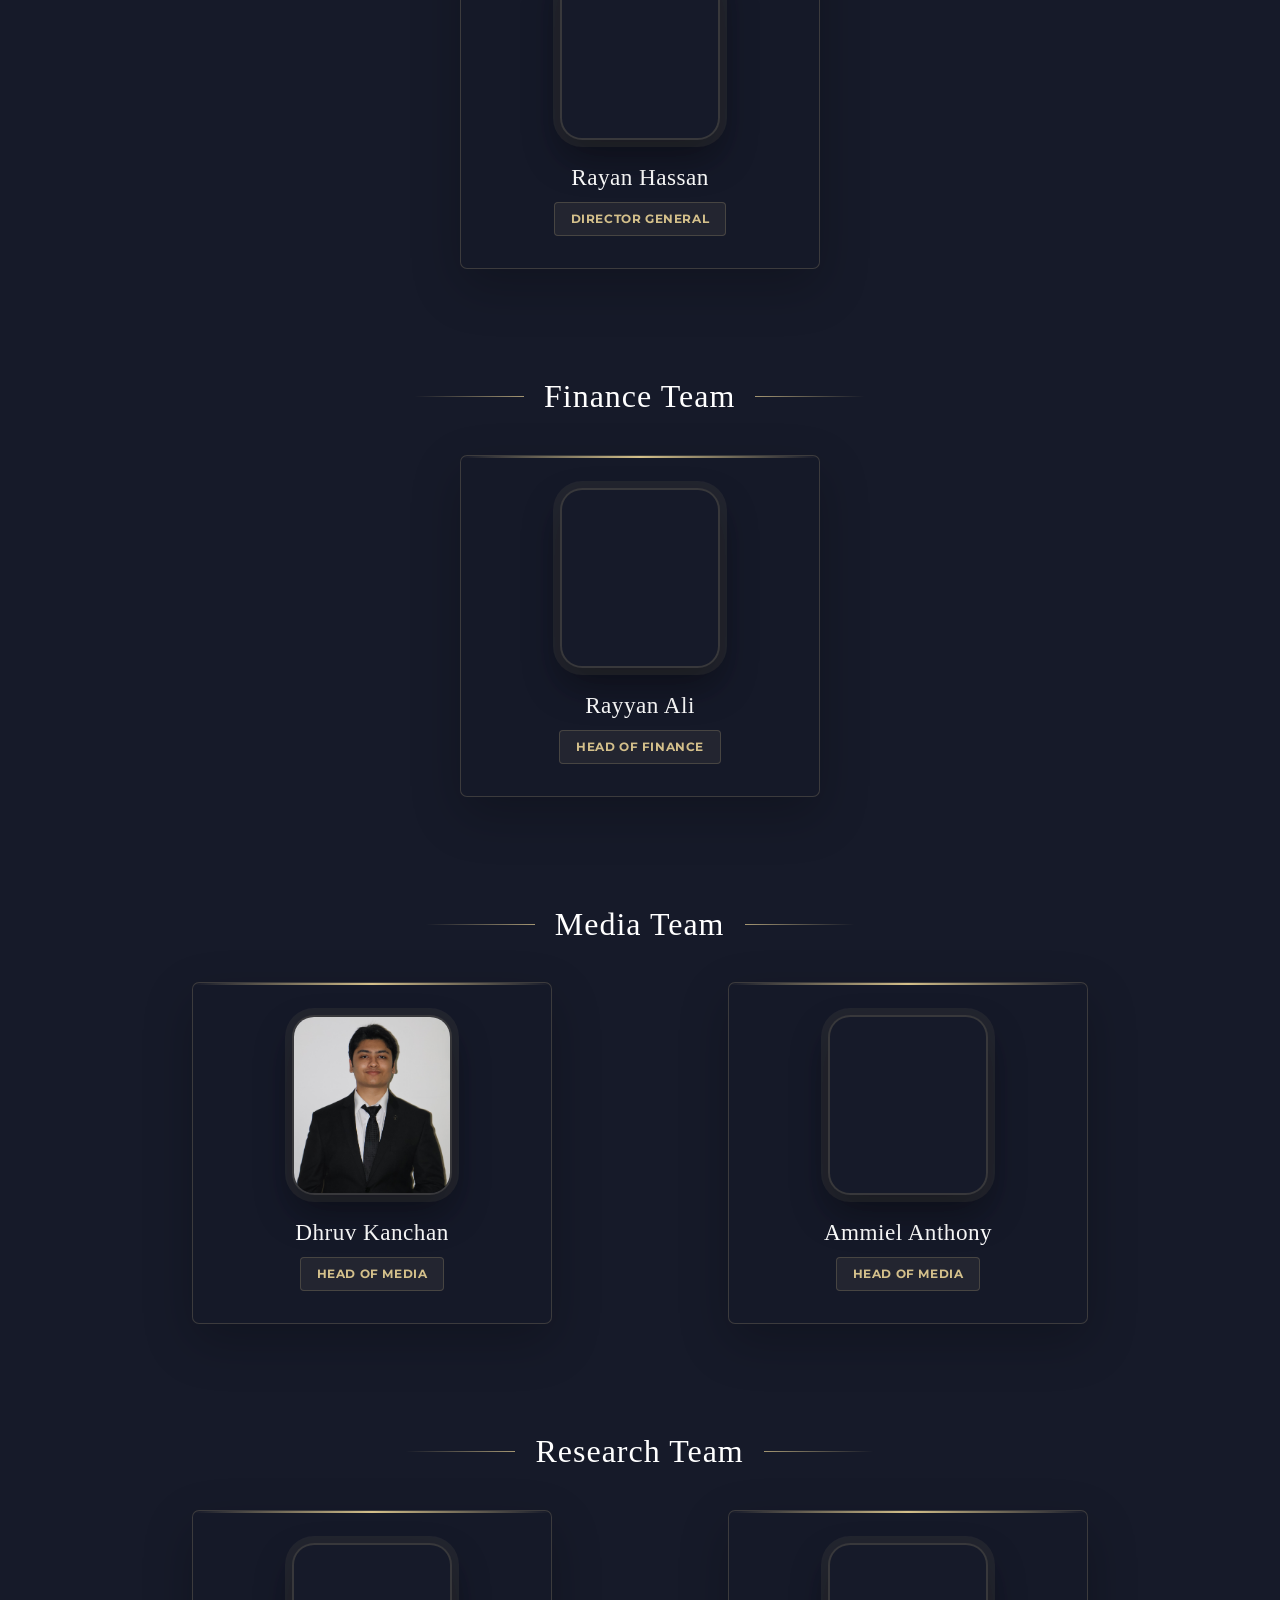
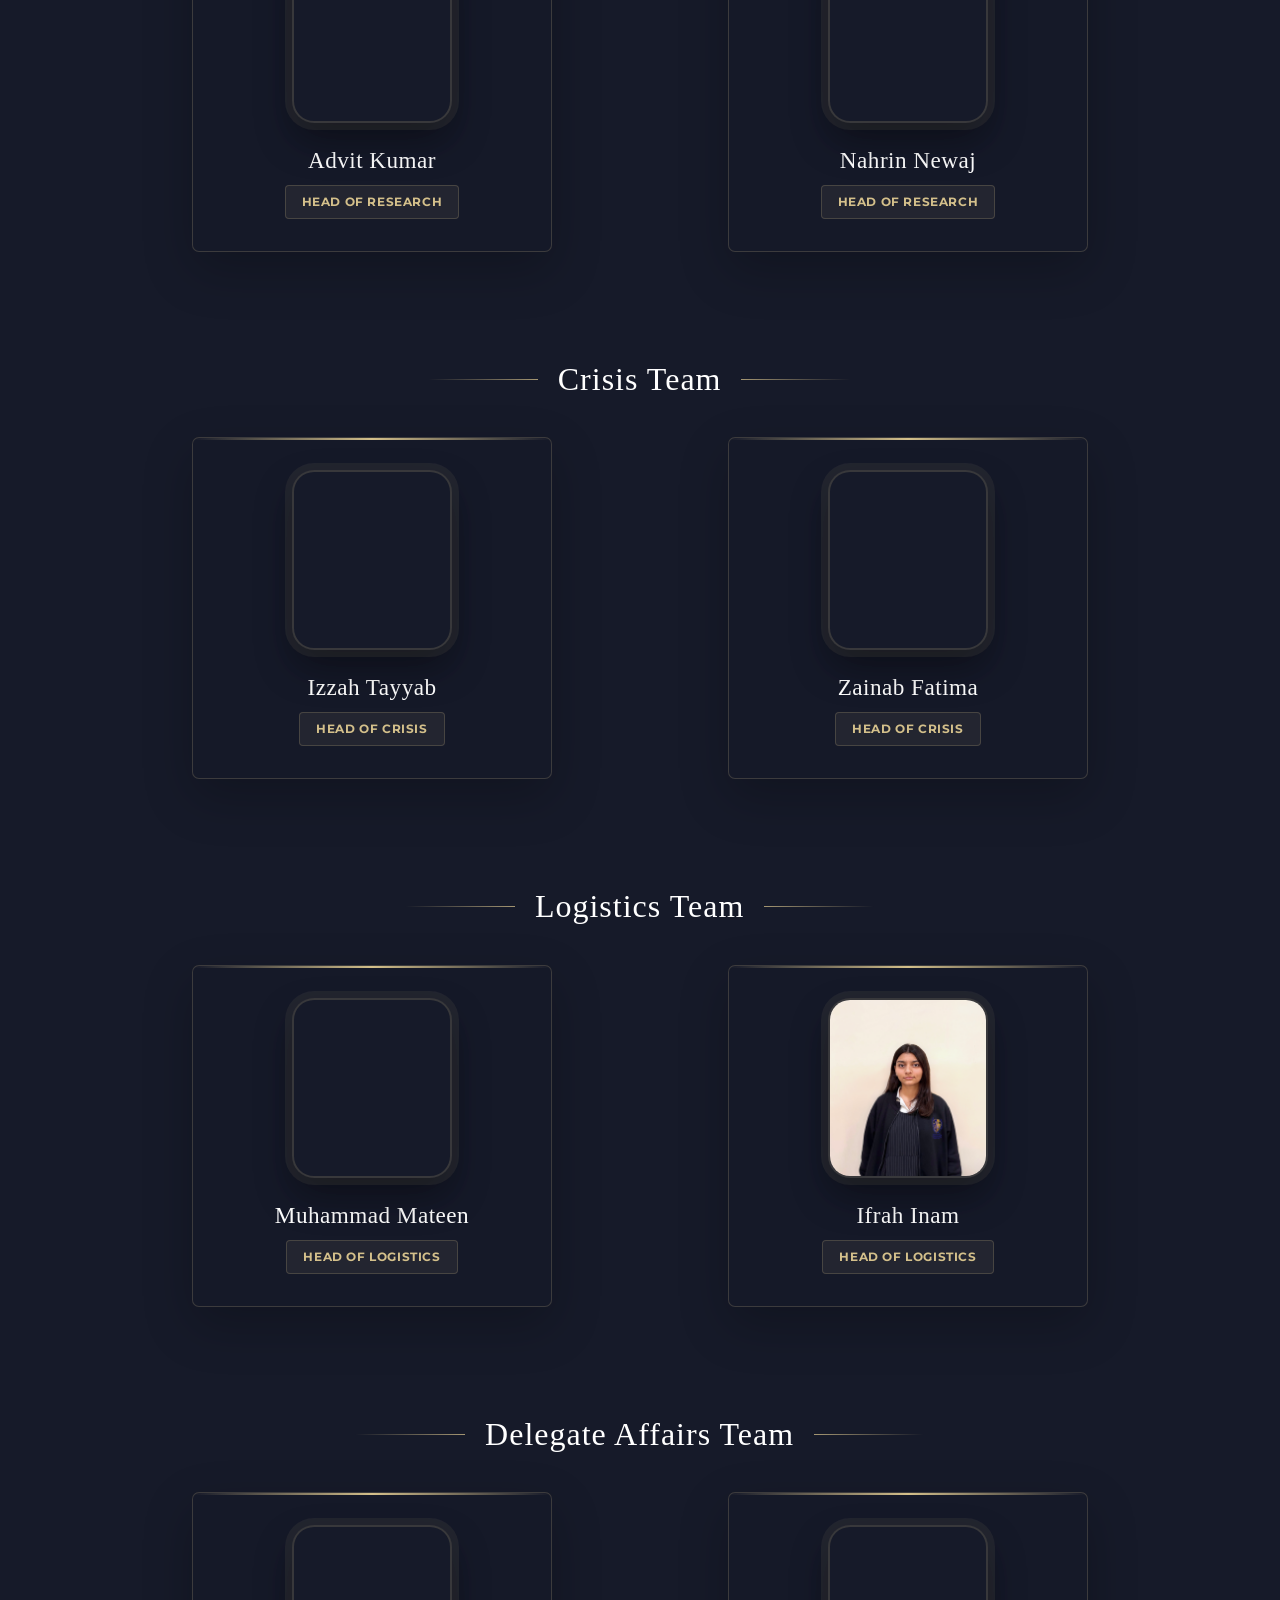
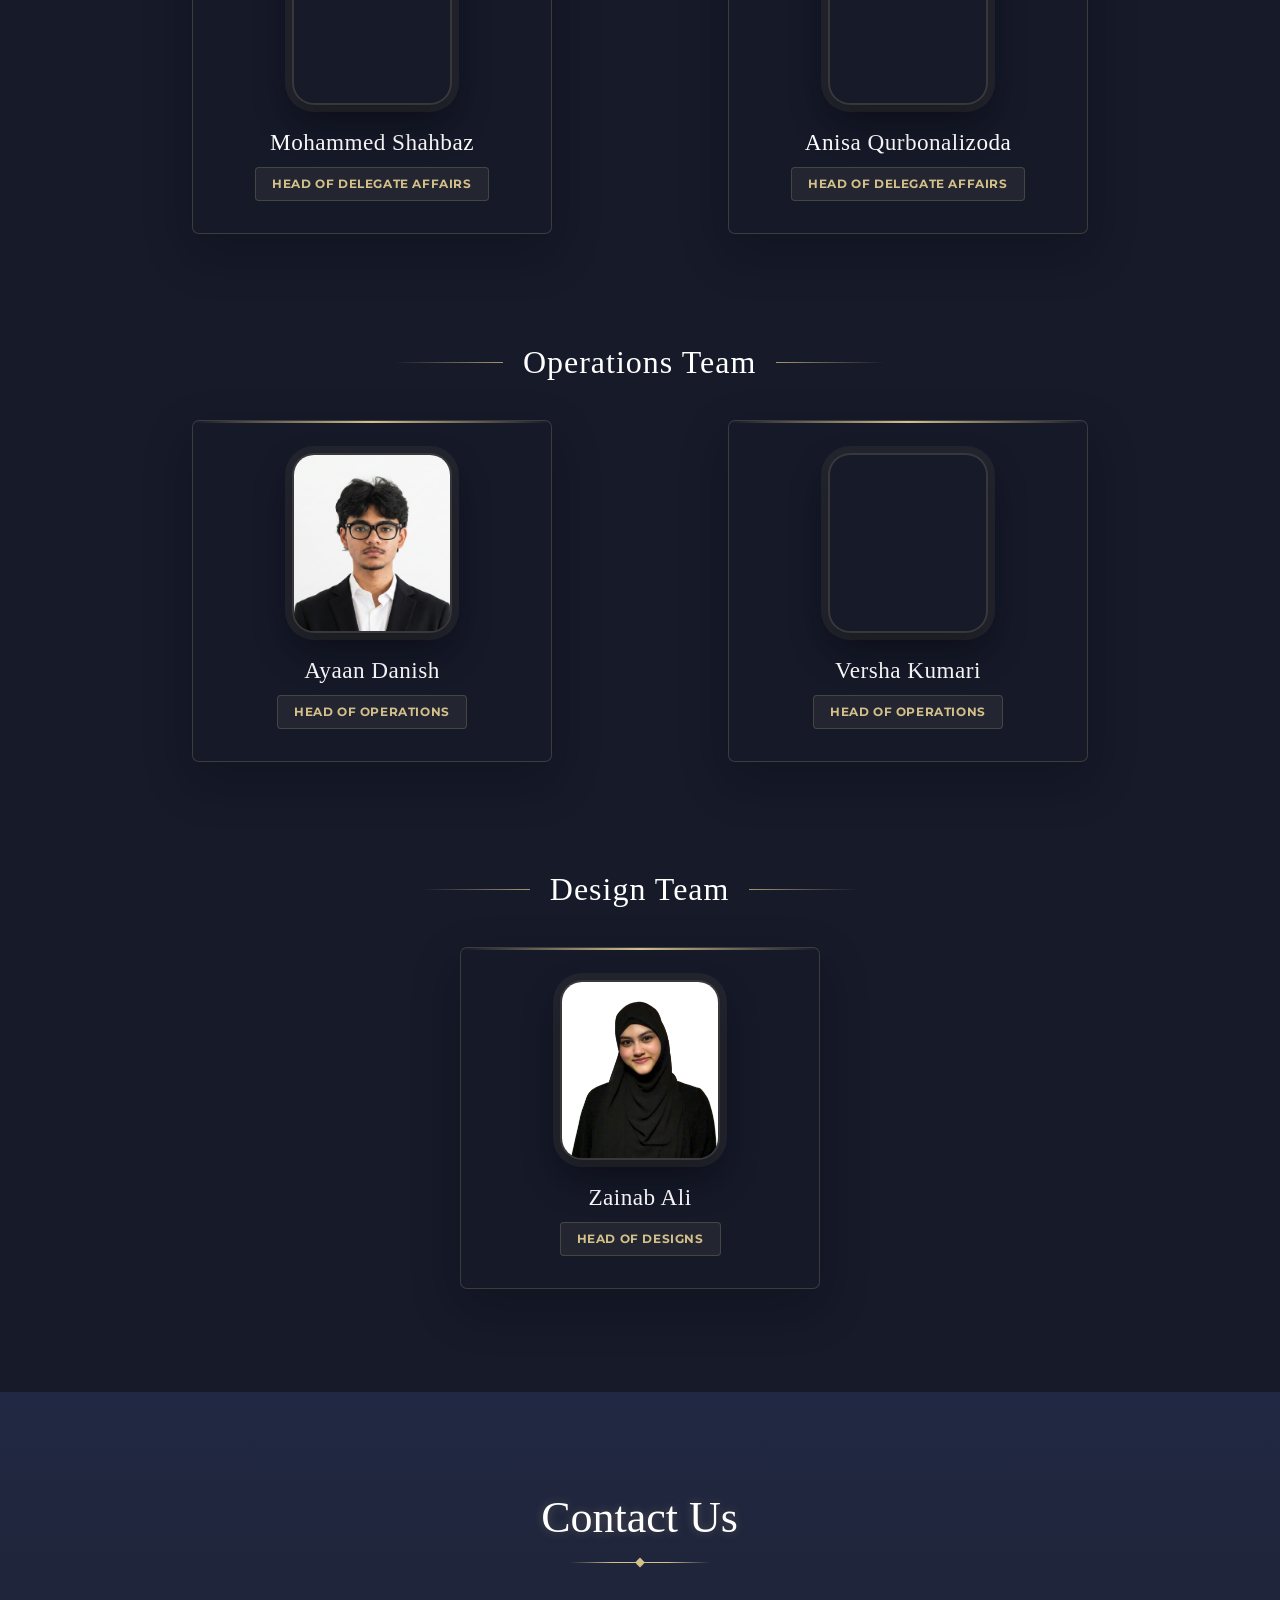
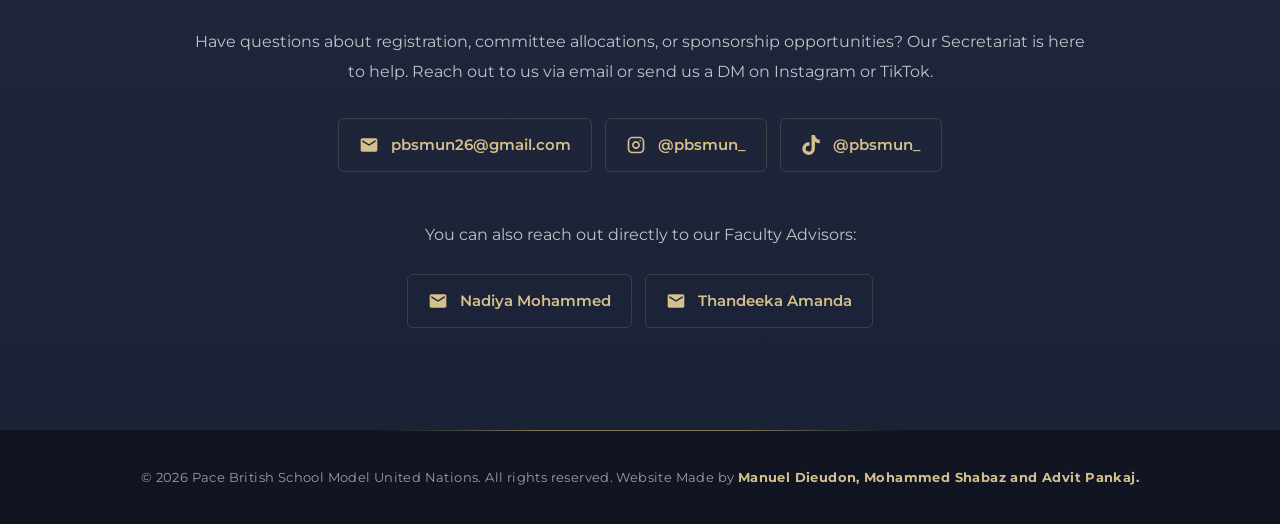
==== commit 87695c16: "Refactor countdown timer logic for conference dates Updated countdown timer logic to include confere" ====
--- a/index.html
+++ b/index.html
@@ -1866,15 +1866,22 @@
         });
 
         // --- Countdown Timer Logic ---
-        const countDownDate = new Date("Nov 20, 2026 08:00:00 GMT+0400").getTime();
-        const timerInterval = setInterval(function() {
+        const countDownDate = new Date("2026-11-20T08:00:00+04:00").getTime();
+        const conferenceEndDate = new Date("2026-11-23T00:00:00+04:00").getTime();
+
+        function updateCountdown() {
             const now = new Date().getTime();
             const distance = countDownDate - now;
-
-            if (distance < 0) {
-                clearInterval(timerInterval);
-                document.getElementById("timer-container").innerHTML = "<h2 style='margin-bottom: 2rem; color: var(--gold);'>The Conference Has Begun!</h2>";
-                return;
+            const timerContainer = document.getElementById("timer-container");
+
+            if (now >= conferenceEndDate) {
+                timerContainer.innerHTML = "<h2 style='margin-bottom: 2rem; color: var(--gold);'>See you next year Delegates!</h2>";
+                return true;
+            }
+
+            if (now >= countDownDate) {
+                timerContainer.innerHTML = "<h2 style='margin-bottom: 2rem; color: var(--gold);'>The Conference has begun!</h2>";
+                return false;
             }
 
             const days = Math.floor(distance / (1000 * 60 * 60 * 24));
@@ -1886,6 +1893,14 @@
             document.getElementById("hours").innerText = hours.toString().padStart(2, '0');
             document.getElementById("minutes").innerText = minutes.toString().padStart(2, '0');
             document.getElementById("seconds").innerText = seconds.toString().padStart(2, '0');
+            return false;
+        }
+
+        updateCountdown();
+        const timerInterval = setInterval(function() {
+            if (updateCountdown()) {
+                clearInterval(timerInterval);
+            }
         }, 1000);
 
         // --- Performance Fix: Modified Scroll Animation Logic ---
